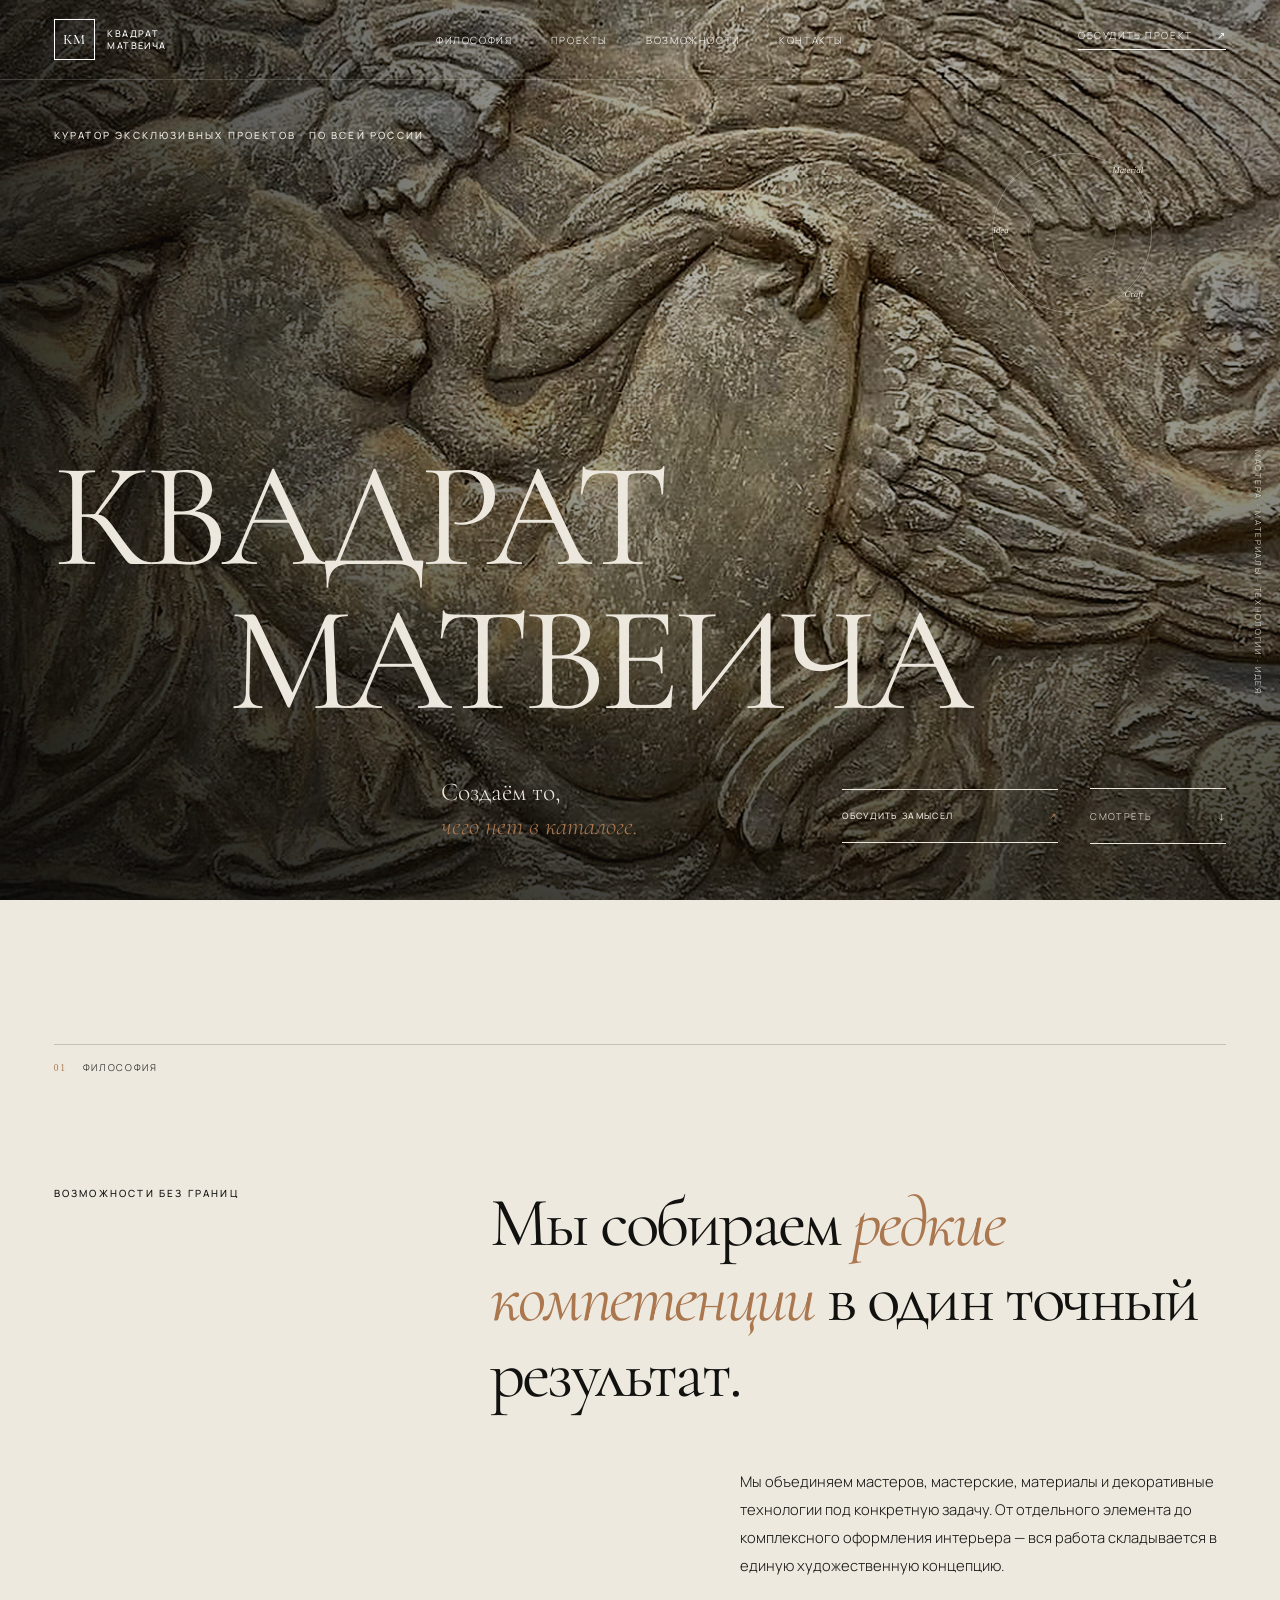
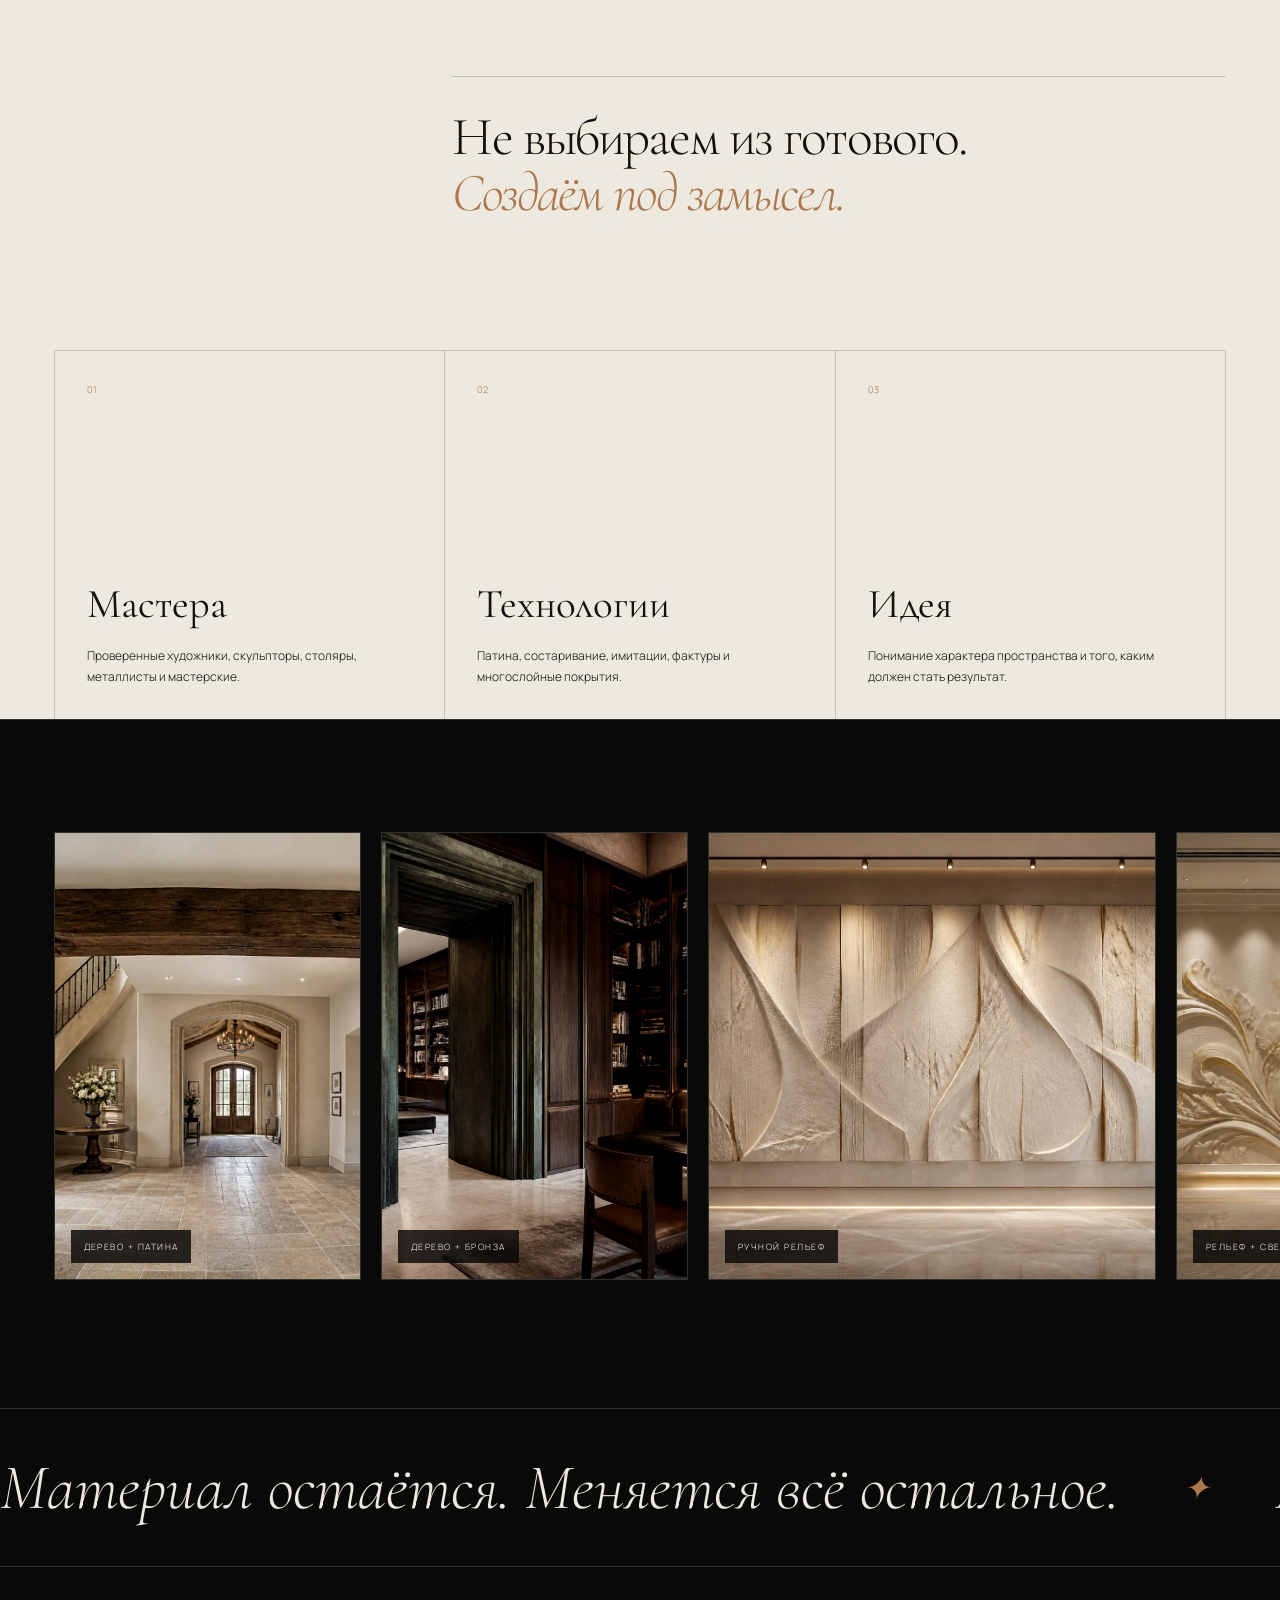
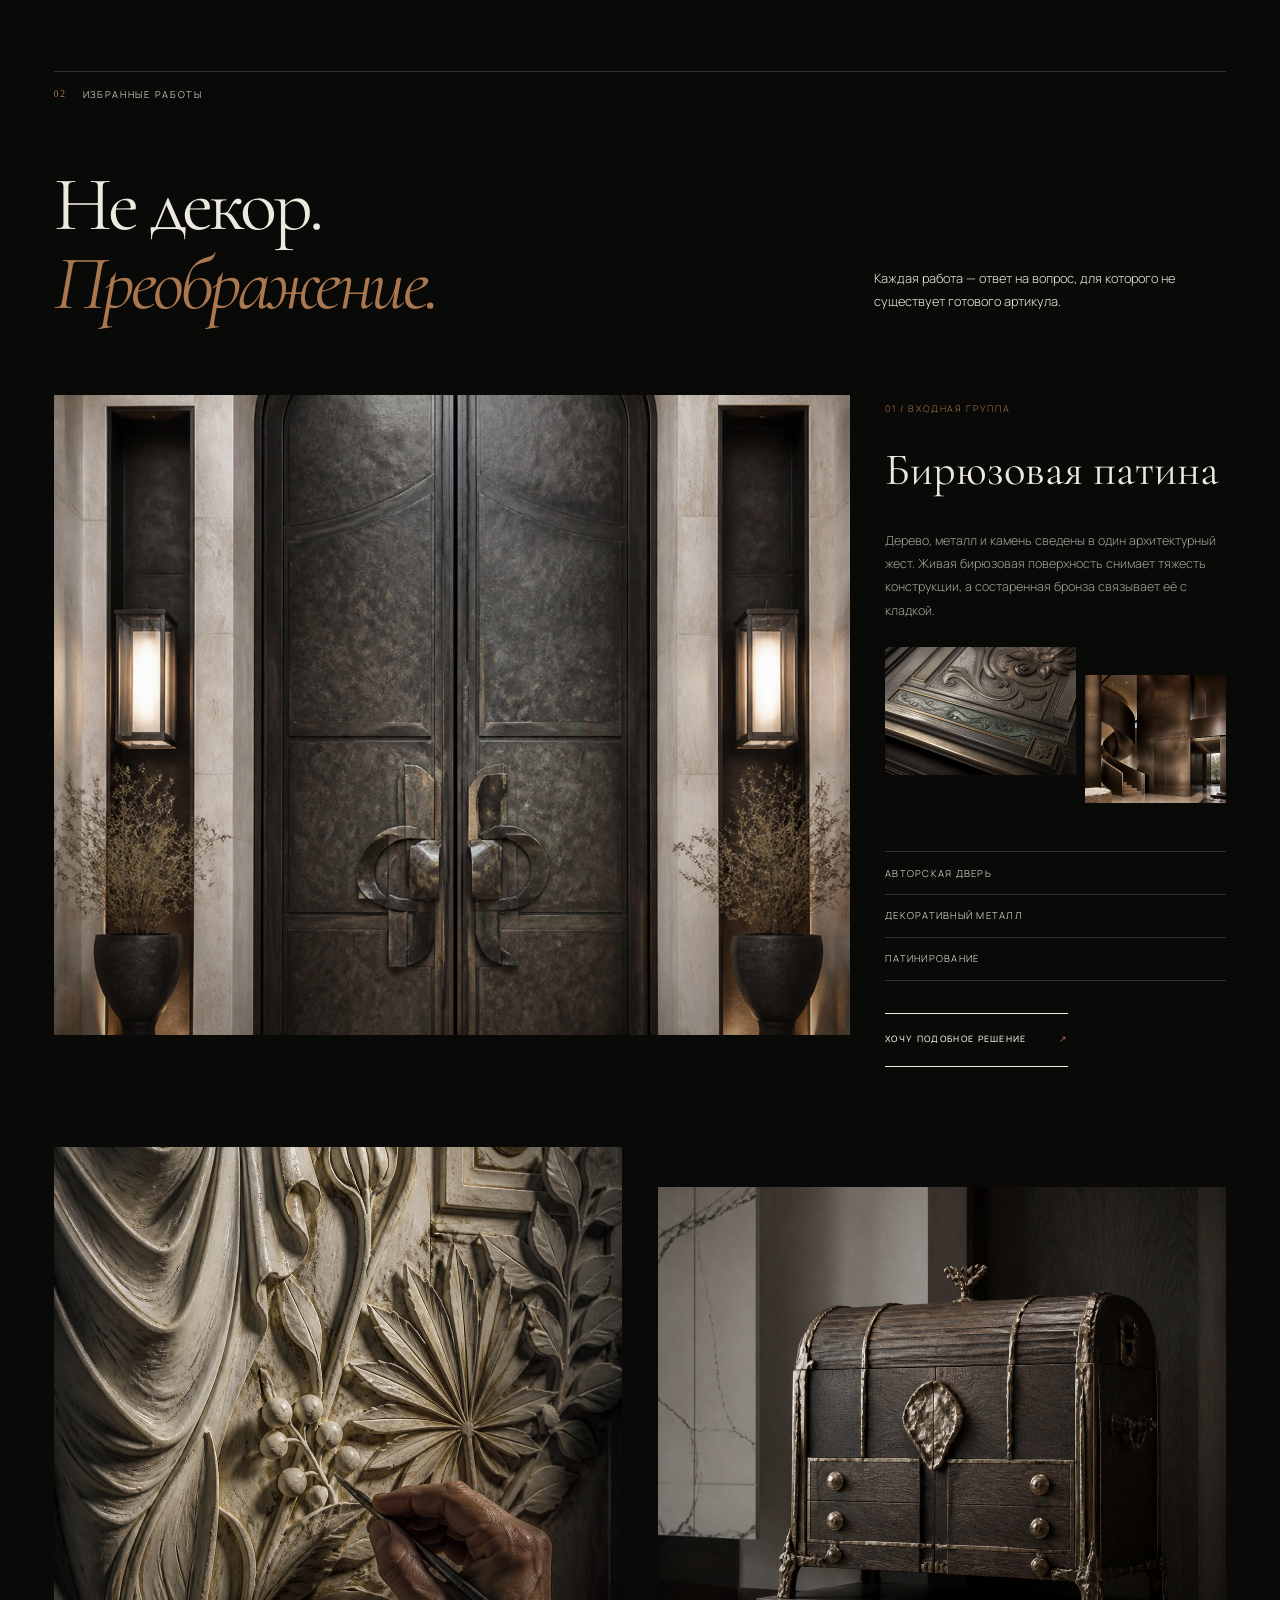
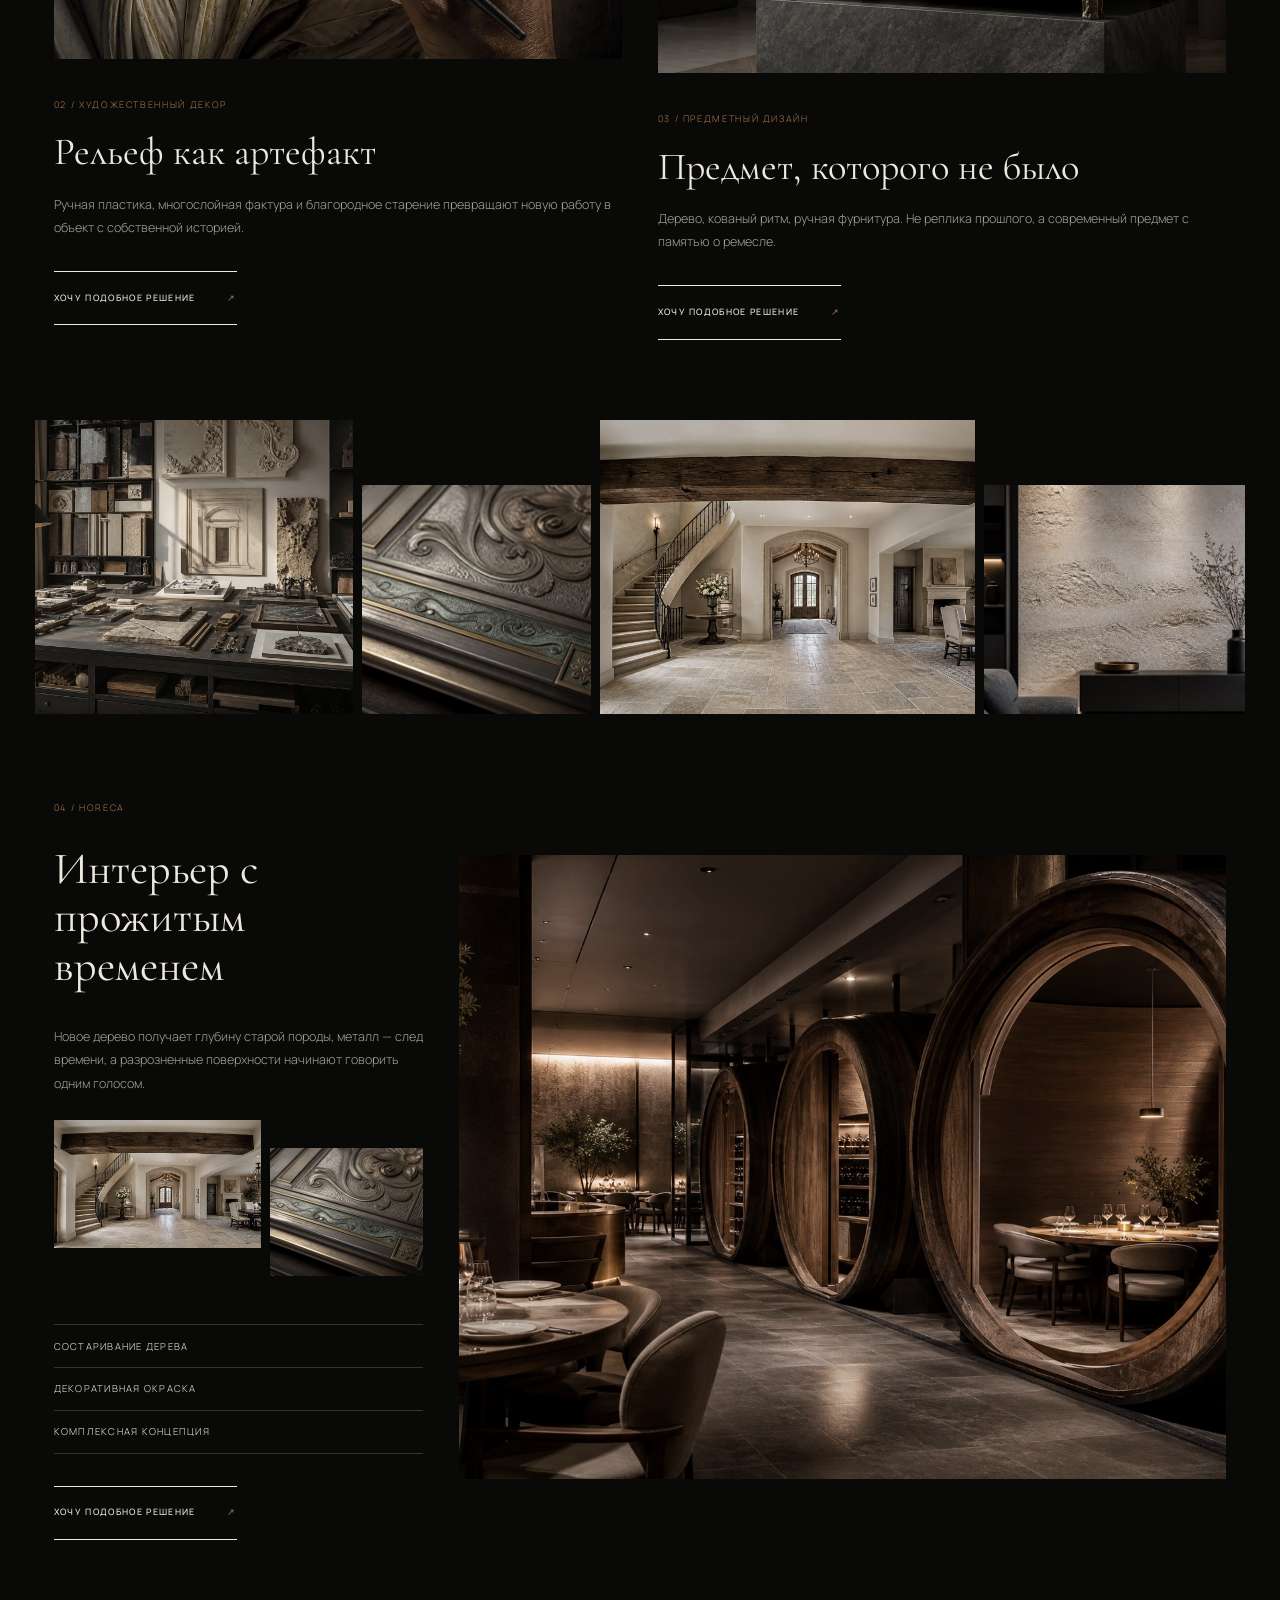
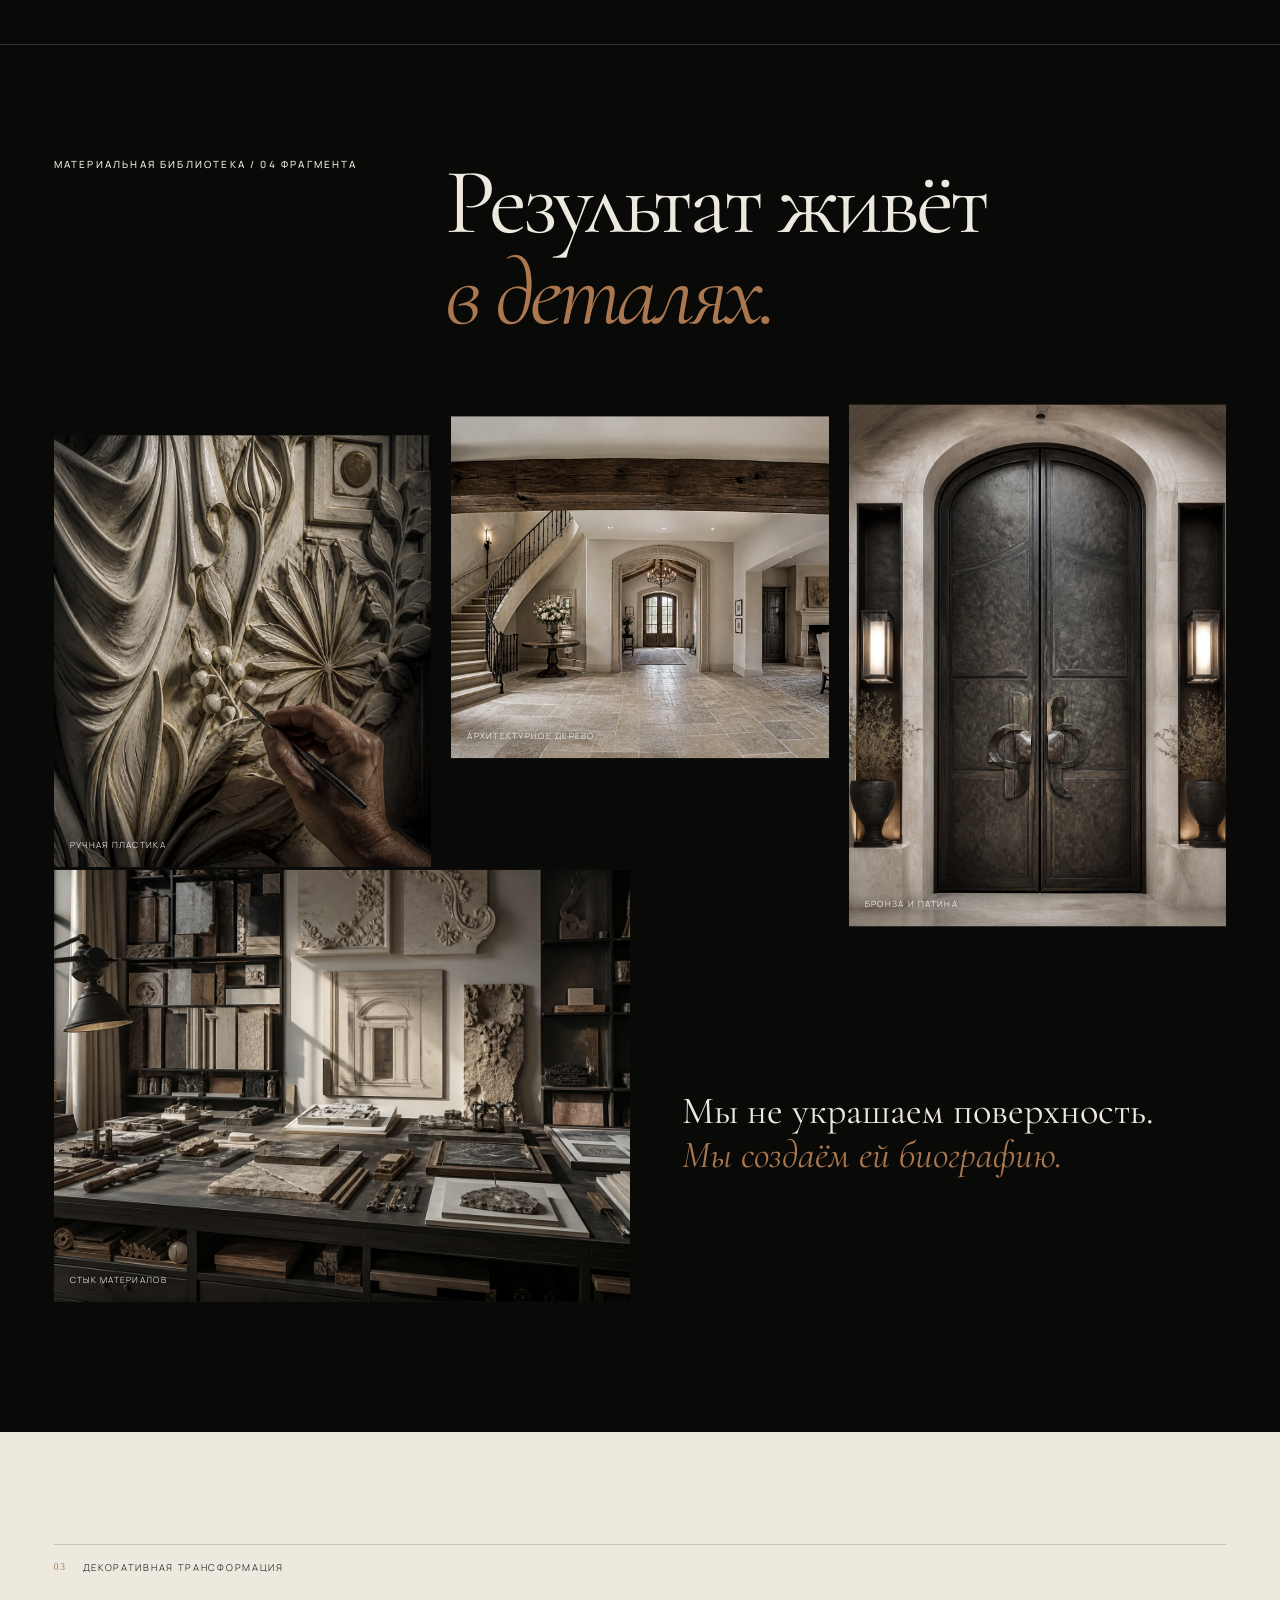
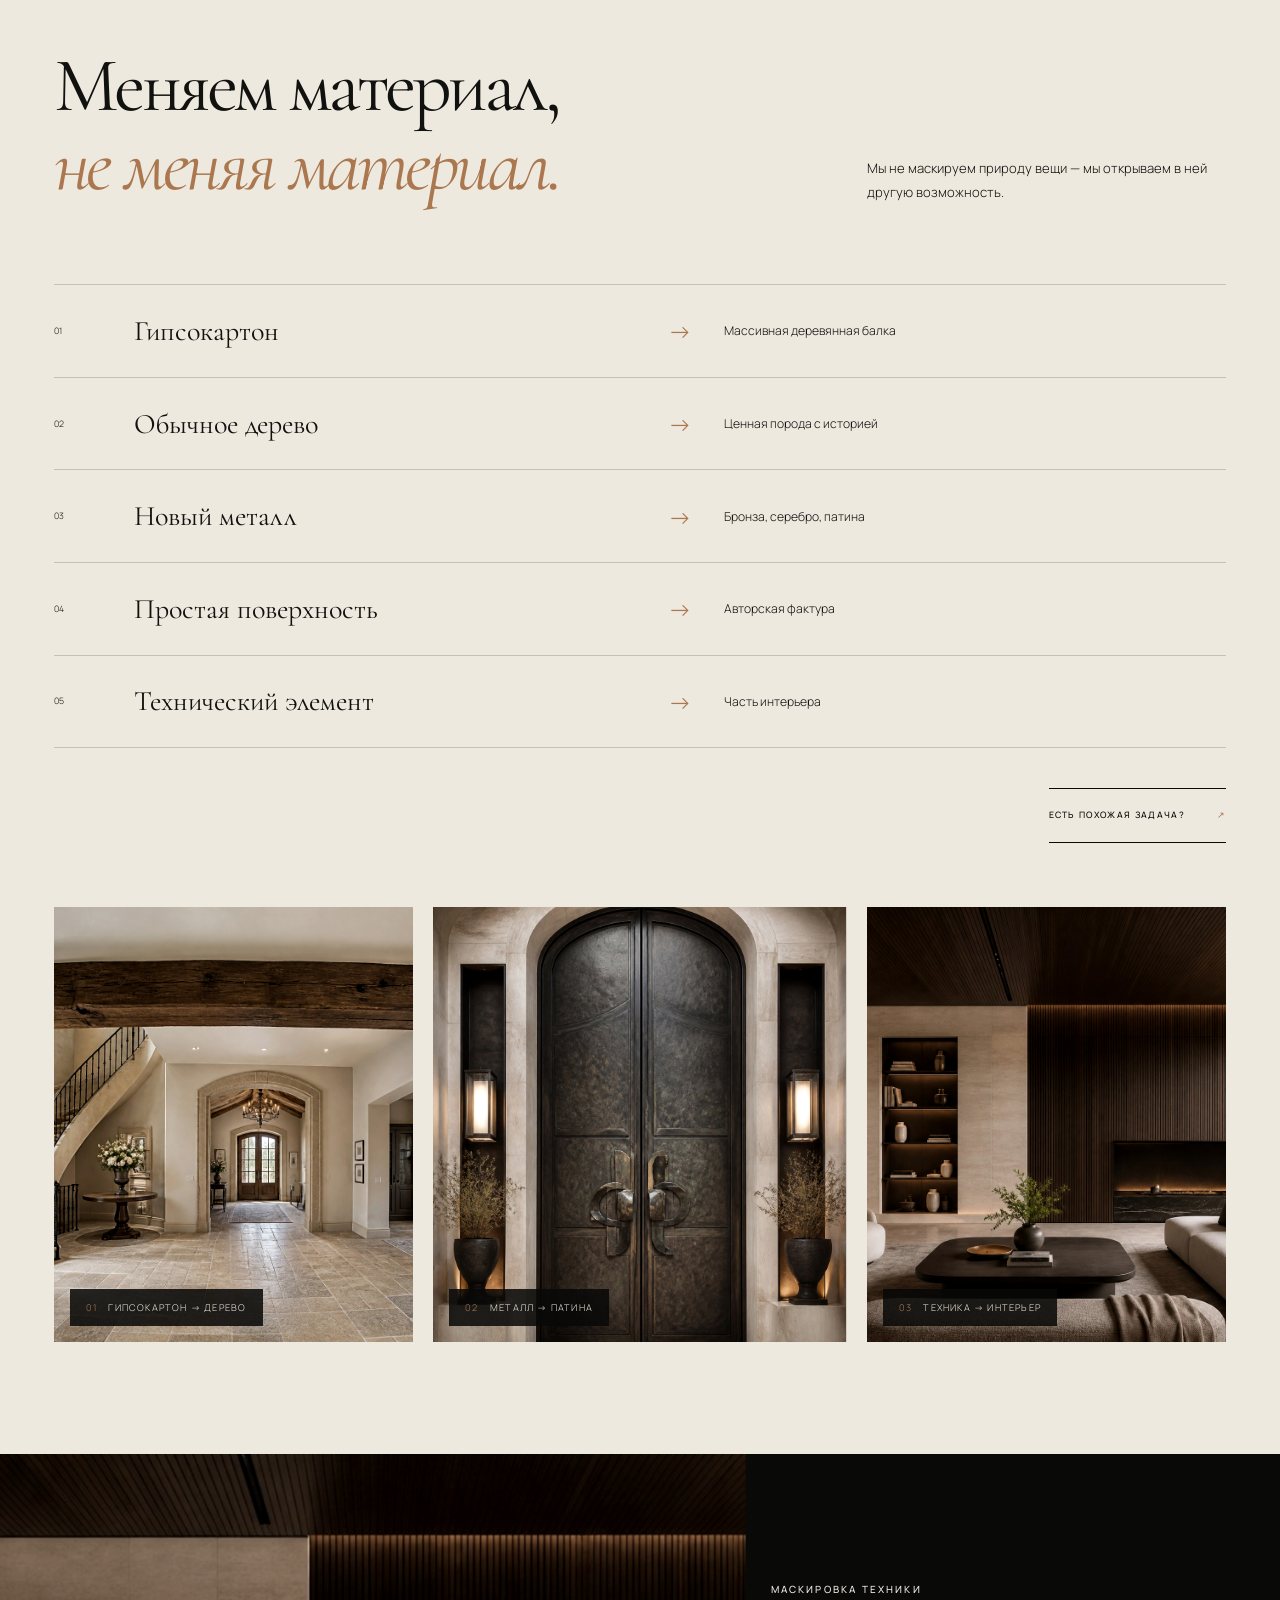
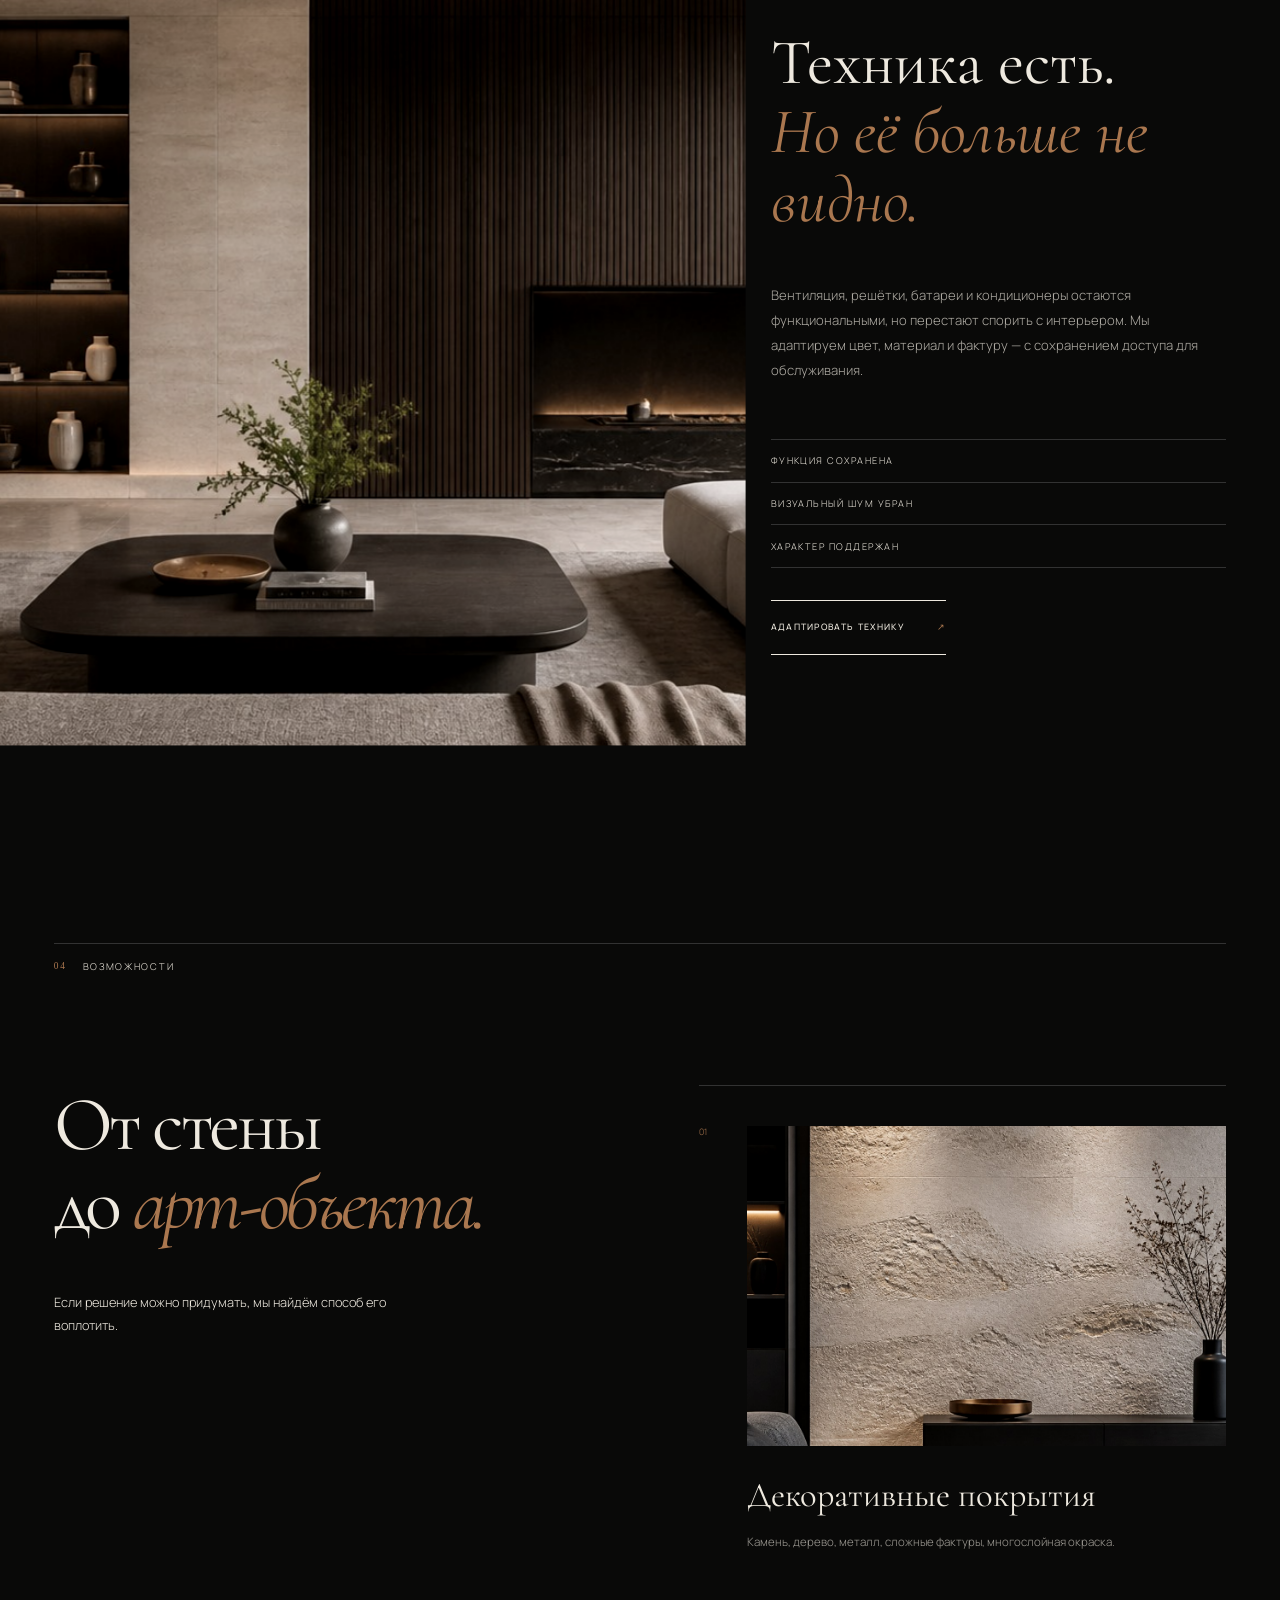
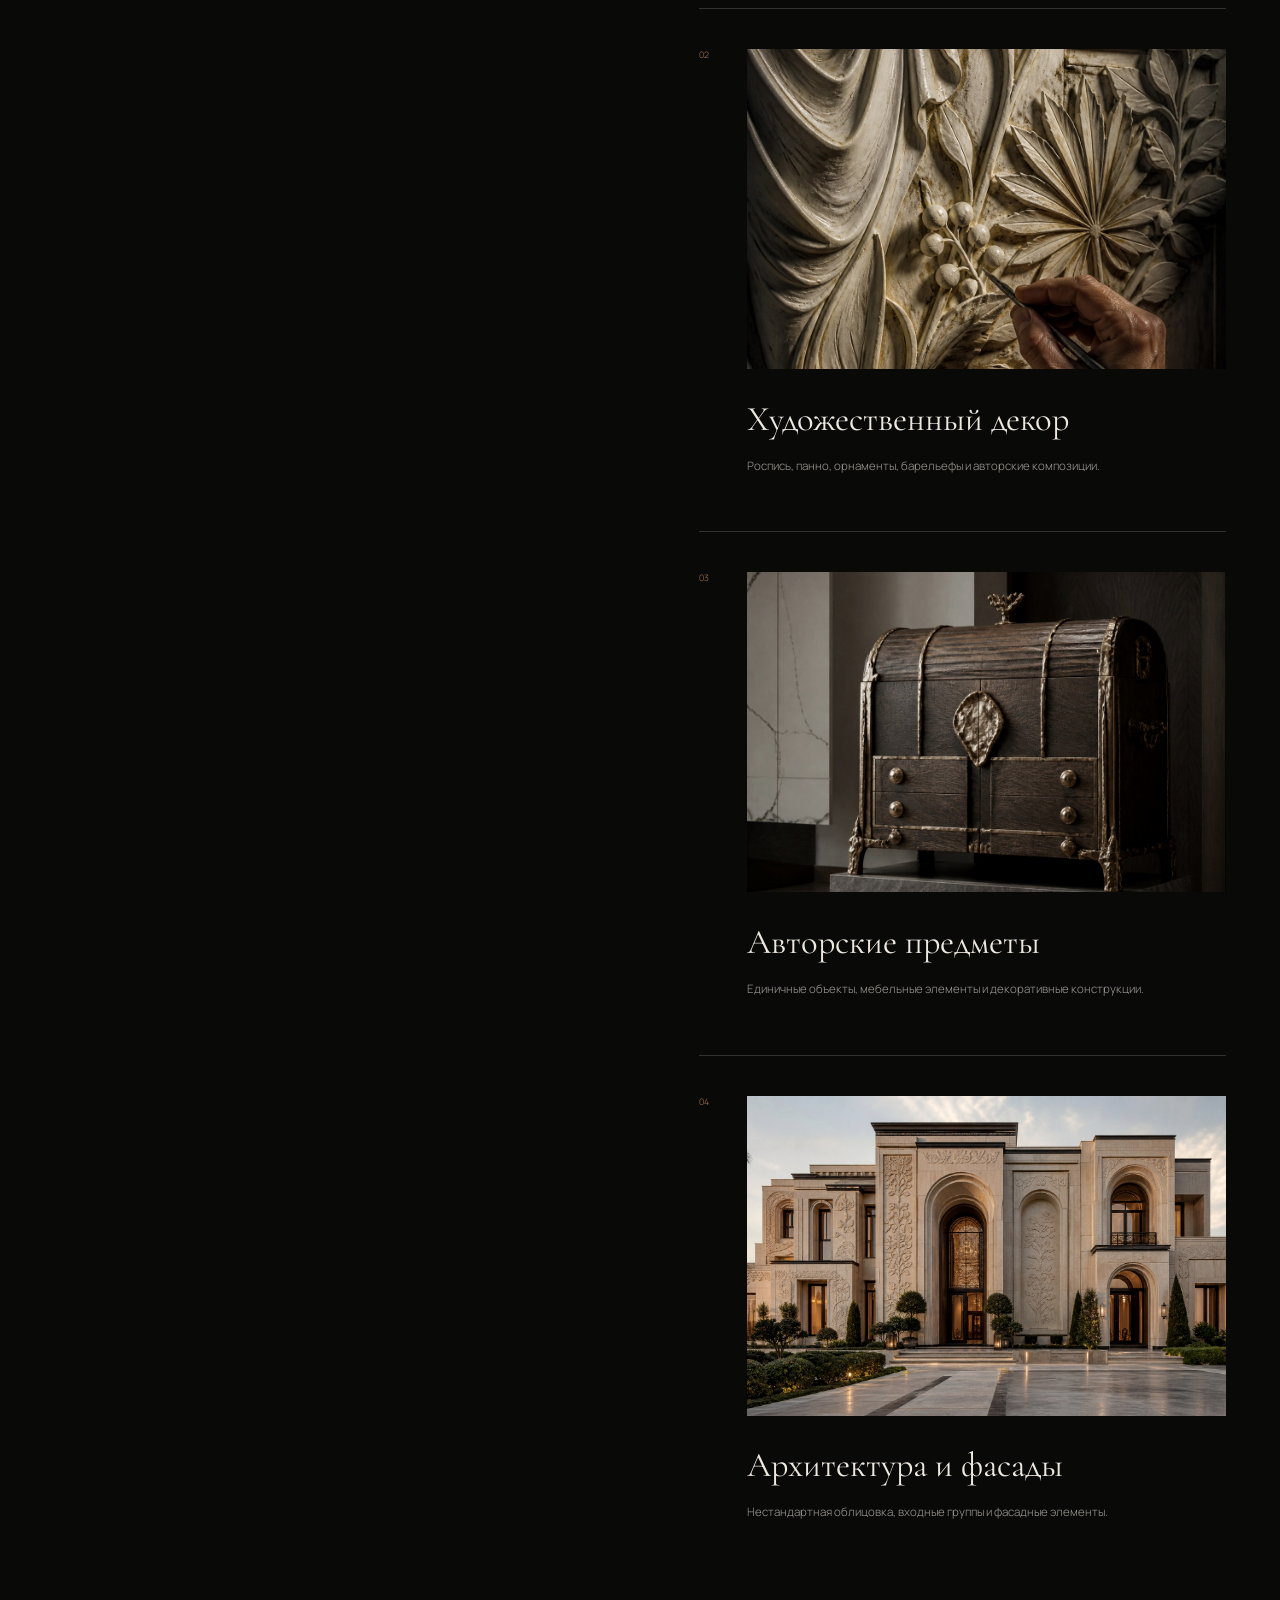
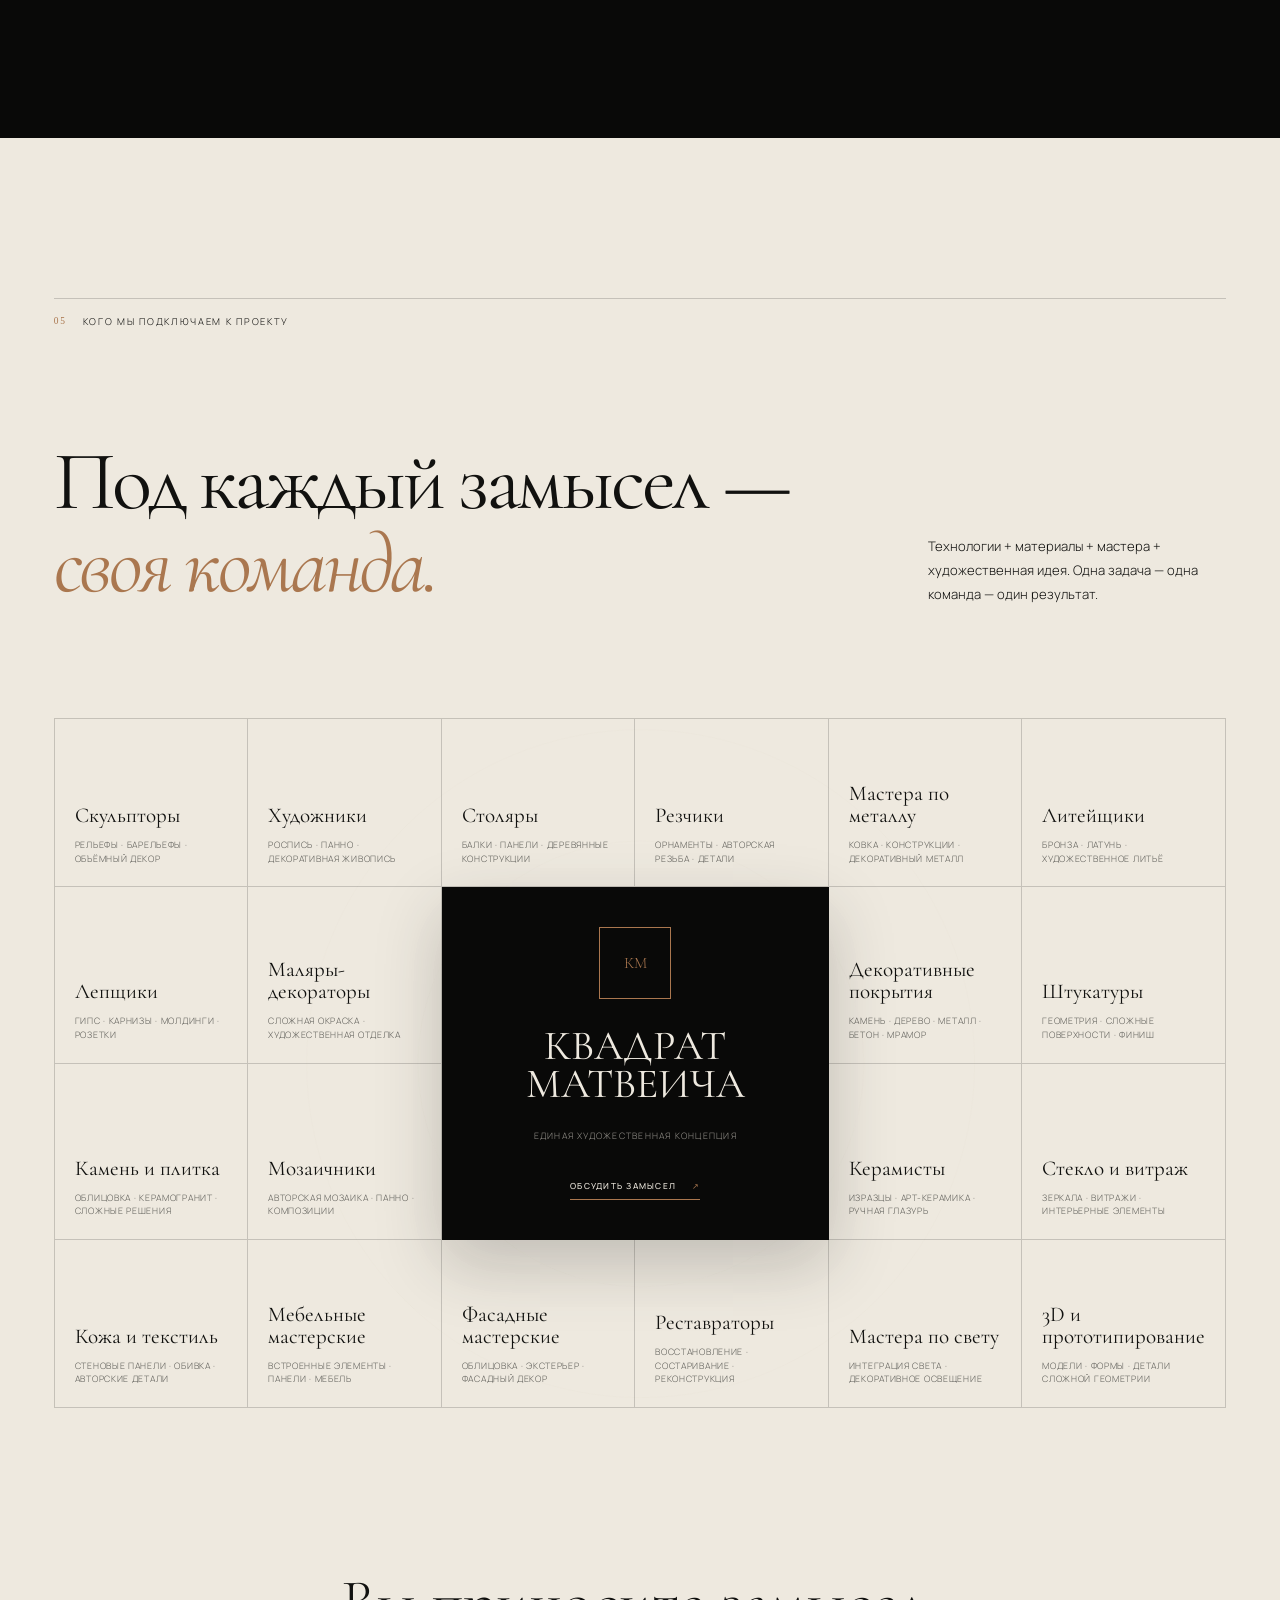
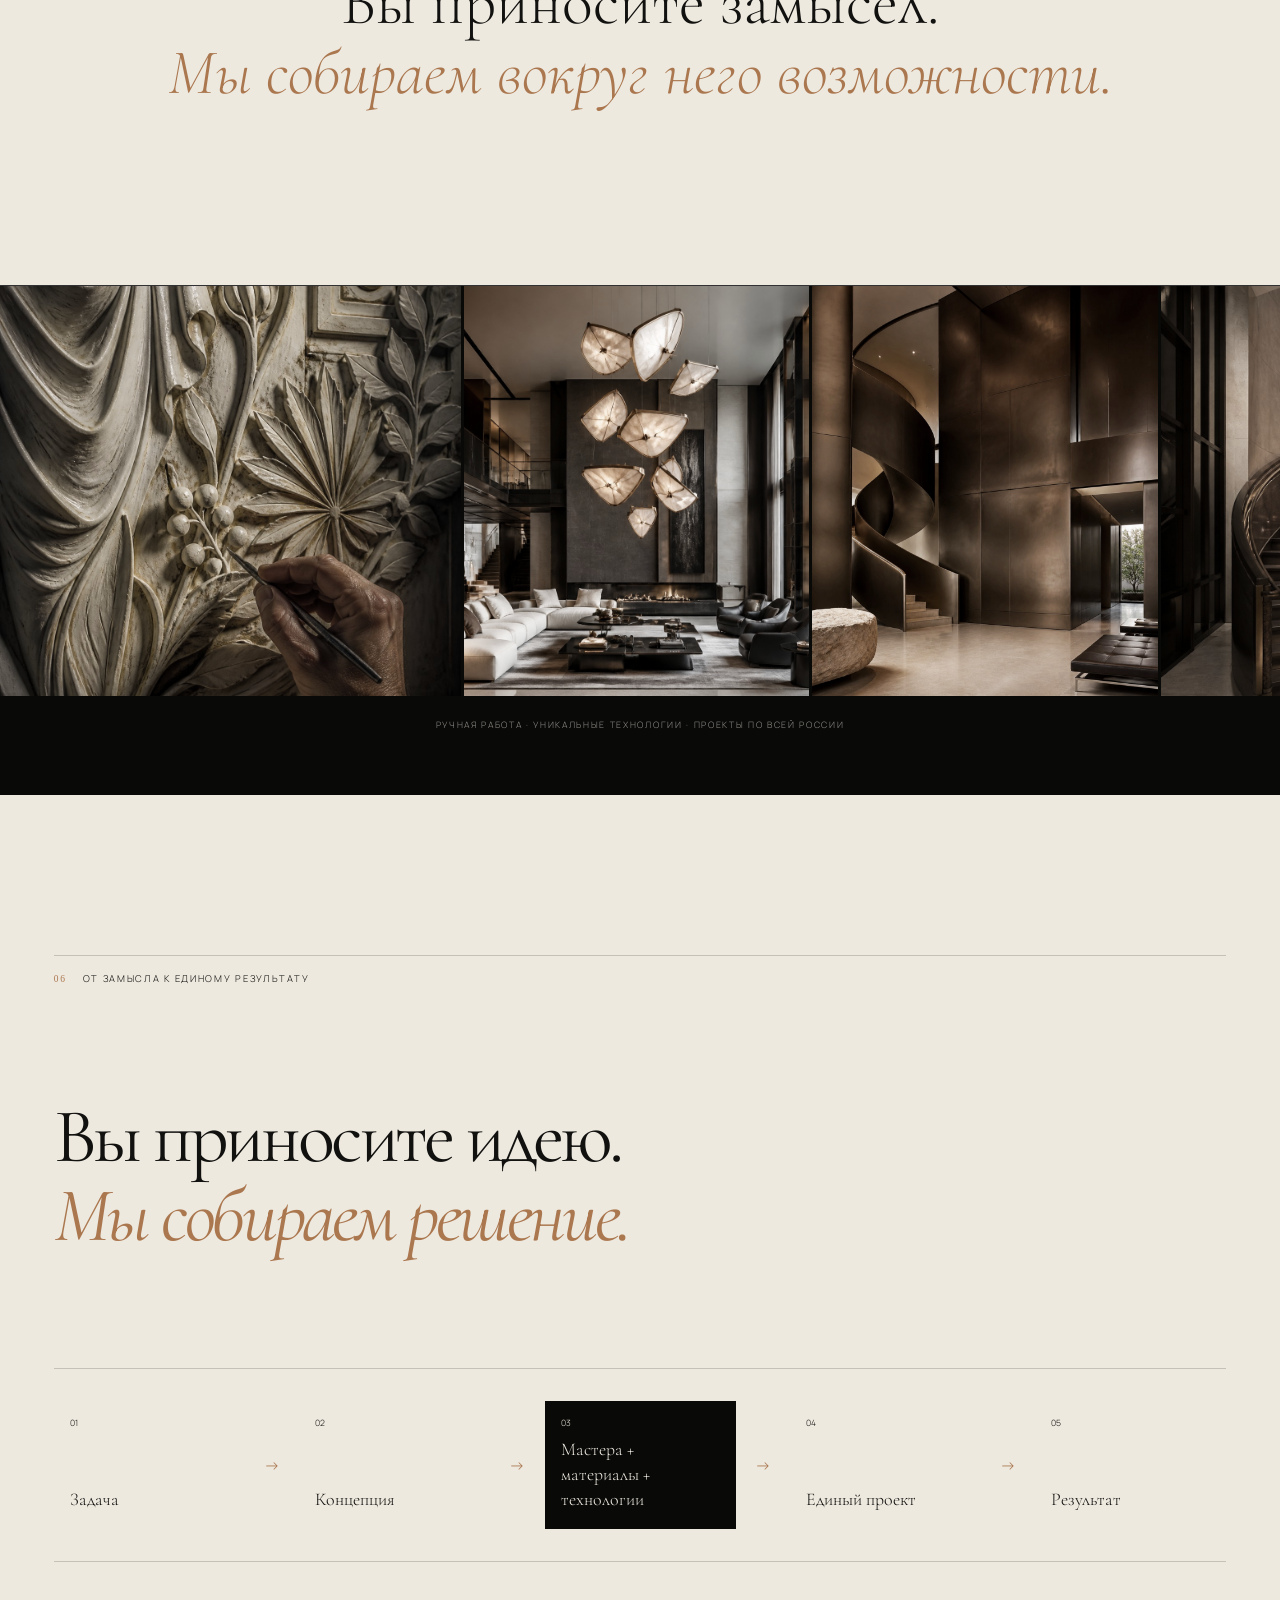
==== index.html @ c7b72104 "Bust cached layout assets for stable CTA alignment" ====
<!doctype html>
<html lang="ru"><head>
  <meta charset="utf-8"><meta name="viewport" content="width=device-width, initial-scale=1">
  <title>КВАДРАТ МАТВЕИЧА — куратор эксклюзивных проектов</title>
  <meta name="description" content="Декоративные технологии, редкие мастера и авторские решения для интерьеров и архитектуры. Создаём то, чего нет в каталоге.">
  <meta name="theme-color" content="#0a0a09"><meta property="og:type" content="website"><meta property="og:locale" content="ru_RU">
  <meta property="og:title" content="КВАДРАТ МАТВЕИЧА"><meta property="og:description" content="Создаём то, чего нет в каталоге.">
  <meta property="og:image" content="assets/generated/hero-relief-4k-v2.jpg">
  <link rel="icon" href="assets/favicon.svg?v=2" type="image/svg+xml"><link rel="preconnect" href="https://fonts.googleapis.com"><link rel="preconnect" href="https://fonts.gstatic.com" crossorigin>
  <link href="https://fonts.googleapis.com/css2?family=Cormorant+Garamond:ital,wght@0,400;0,500;1,400;1,500&family=Manrope:wght@300;400;500;600&display=swap" rel="stylesheet"><link rel="stylesheet" href="styles.css?v=20260830-4"><script src="script.js?v=20260830-4" defer></script>
</head><body>
  <div class="noise" aria-hidden="true"></div><div class="cursor" aria-hidden="true"><span></span></div>
  <header class="header" data-header>
    <a class="logo" href="#top" aria-label="КВАДРАТ МАТВЕИЧА — начало страницы"><span class="logo-sign">КМ</span><span class="logo-name">КВАДРАТ<br>МАТВЕИЧА</span></a>
    <nav class="nav" id="nav" aria-label="Основная навигация"><a href="#philosophy">Философия</a><a href="#projects">Проекты</a><a href="#expertise">Возможности</a><a href="#contact">Контакты</a></nav>
    <a class="header-cta magnetic" href="#contact" data-open-contact><span>Обсудить проект</span><i>↗</i></a><button class="menu-button" type="button" aria-expanded="false" aria-controls="nav"><span></span><span></span><b class="sr-only">Открыть меню</b></button>
  </header>
  <main id="top">
    <section class="hero dark-section"><div class="hero-image parallax" data-speed="0.12"></div><div class="hero-wash"></div><div class="hero-orbit" aria-hidden="true"><span>Idea</span><span>Material</span><span>Craft</span></div>
      <div class="hero-content"><p class="overline split-reveal">Куратор эксклюзивных проектов · По всей России</p><h1 class="hero-title"><span class="title-line"><i>КВАДРАТ</i></span><span class="title-line indent"><i>МАТВЕИЧА</i></span></h1>
        <div class="hero-foot reveal"><p>Создаём то,<br><em>чего нет в каталоге.</em></p><div class="hero-actions"><a class="context-cta context-cta-light" href="#contact-dialog" data-open-contact data-contact-topic="Обсудить новый замысел"><span>Обсудить замысел</span><i>↗</i></a><a class="scroll-link magnetic" href="#philosophy"><span>Смотреть</span><i>↓</i></a></div></div></div><p class="hero-side">Мастера · Материалы · Технологии · Идея</p>
    </section>
    <section class="intro light-section" id="philosophy" data-contact-zone><div class="section-label reveal"><span>01</span><p>Философия</p></div>
      <div class="intro-grid"><p class="overline reveal">Возможности без границ</p><div><h2 class="statement reveal">Мы собираем <em>редкие компетенции</em> в один точный результат.</h2><p class="intro-text reveal">Мы объединяем мастеров, мастерские, материалы и декоративные технологии под конкретную задачу. От отдельного элемента до комплексного оформления интерьера — вся работа складывается в единую художественную концепцию.</p></div></div>
      <p class="intro-principle reveal">Не выбираем из готового.<br><em>Создаём под замысел.</em></p>
      <div class="pillars"><article class="pillar reveal"><span>01</span><h3>Мастера</h3><p>Проверенные художники, скульпторы, столяры, металлисты и мастерские.</p></article><article class="pillar reveal"><span>02</span><h3>Технологии</h3><p>Патина, состаривание, имитации, фактуры и многослойные покрытия.</p></article><article class="pillar reveal"><span>03</span><h3>Идея</h3><p>Понимание характера пространства и того, каким должен стать результат.</p></article></div>
    </section>
    <section class="portfolio-reel dark-section" aria-label="Панорама выполненных работ">
      <div class="reel-track">
        <figure class="reel-item tall"><img src="assets/generated/oak-beam-interior-v2.jpg" alt="Интерьер с балкой под массивное состаренное дерево" loading="lazy"><figcaption>Дерево + патина</figcaption></figure>
        <figure class="reel-item"><img src="assets/generated/editorial-wood-patina-v3.jpg" alt="Библиотека с деревом и патинированным порталом" loading="lazy"><figcaption>Дерево + бронза</figcaption></figure>
        <figure class="reel-item wide"><img src="assets/generated/relief-artifact-v2.jpg" alt="Монументальная художественная минеральная поверхность" loading="lazy"><figcaption>Ручной рельеф</figcaption></figure>
        <figure class="reel-item wide"><img src="assets/generated/editorial-relief-v3.jpg" alt="Художественный рельеф с ручной пластикой" loading="lazy"><figcaption>Рельеф + свет</figcaption></figure>
        <figure class="reel-item"><img src="assets/generated/bronze-interior-v2.jpg" alt="Интерьер с архитектурной бронзой" loading="lazy"><figcaption>Металл + интерьер</figcaption></figure>
        <figure class="reel-item tall"><img src="assets/generated/editorial-metal-interior-v3.jpg" alt="Интерьер со скульптурной бронзовой лестницей" loading="lazy"><figcaption>Бронза + архитектура</figcaption></figure>
        <figure class="reel-item tall"><img src="assets/generated/barrel-restaurant-v2.jpg" alt="Авторский интерьер ресторана" loading="lazy"><figcaption>HoReCa</figcaption></figure>
        <figure class="reel-item wide"><img src="assets/generated/editorial-horeca-v3.jpg" alt="Премиальный гостиничный лаунж с бронзовыми экранами" loading="lazy"><figcaption>Отели + рестораны</figcaption></figure>
      </div>
    </section>
    <section class="marquee dark-section" aria-label="Фирменный принцип"><div class="marquee-track"><span>Материал остаётся. Меняется всё остальное.</span><i>✦</i><span>Материал остаётся. Меняется всё остальное.</span><i>✦</i></div></section>
    <section class="projects dark-section" id="projects"><div class="section-label light reveal"><span>02</span><p>Избранные работы</p></div><div class="projects-head"><h2 class="reveal">Не декор.<br><em>Преображение.</em></h2><p class="reveal">Каждая работа — ответ на вопрос, для которого не существует готового артикула.</p></div>
      <div class="project project-feature" data-project><div class="project-media reveal-media"><img src="assets/generated/patina-gate-v2.jpg" alt="Авторская входная группа из бронзы с благородной патиной" loading="eager"></div><div class="project-info reveal"><span>01 / Входная группа</span><h3>Бирюзовая патина</h3><p>Дерево, металл и камень сведены в один архитектурный жест. Живая бирюзовая поверхность снимает тяжесть конструкции, а состаренная бронза связывает её с кладкой.</p><div class="project-detail-grid"><figure><img src="assets/generated/patina-detail-v2.jpg" alt="Деталь патинированной бронзы" loading="lazy"></figure><figure><img src="assets/generated/bronze-interior-v2.jpg" alt="Патинированный металл в интерьере" loading="lazy"></figure></div><ul><li>Авторская дверь</li><li>Декоративный металл</li><li>Патинирование</li></ul><button class="context-cta context-cta-light" type="button" data-open-contact data-contact-topic="Обсудить входную группу"><span>Хочу подобное решение</span><i>↗</i></button></div></div>
      <div class="project-pair"><article class="project-card" data-project><div class="project-media reveal-media"><img src="assets/generated/artisan-relief.jpg" alt="Художественный рельеф ручной работы" loading="lazy"></div><div class="project-caption reveal"><span>02 / Художественный декор</span><h3>Рельеф как артефакт</h3><p>Ручная пластика, многослойная фактура и благородное старение превращают новую работу в объект с собственной историей.</p><button class="context-cta context-cta-light" type="button" data-open-contact data-contact-topic="Обсудить художественный рельеф"><span>Хочу подобное решение</span><i>↗</i></button></div></article>
        <article class="project-card project-card-low" data-project><div class="project-media reveal-media"><img src="assets/generated/collectible-chest-v2.jpg" alt="Коллекционный предмет из дерева, бронзы и камня" loading="lazy"></div><div class="project-caption reveal"><span>03 / Предметный дизайн</span><h3>Предмет, которого не было</h3><p>Дерево, кованый ритм, ручная фурнитура. Не реплика прошлого, а современный предмет с памятью о ремесле.</p><button class="context-cta context-cta-light" type="button" data-open-contact data-contact-topic="Обсудить авторский предмет"><span>Хочу подобное решение</span><i>↗</i></button></div></article></div>
      <div class="project-material-ribbon" aria-label="Детали материалов"><figure class="reveal-media"><img src="assets/generated/project-atelier-v2.jpg" alt="Материалы и технологии проекта" loading="lazy"></figure><figure class="reveal-media"><img src="assets/generated/patina-detail-v2.jpg" alt="Авторская отделка бронзы" loading="lazy"></figure><figure class="reveal-media"><img src="assets/generated/oak-beam-interior-v2.jpg" alt="Состаренная древесина" loading="lazy"></figure><figure class="reveal-media"><img src="assets/generated/mineral-coating-v2.jpg" alt="Художественная минеральная поверхность" loading="lazy"></figure></div>
      <div class="project project-reverse" data-project><div class="project-media reveal-media"><img src="assets/generated/barrel-restaurant-v2.jpg" alt="Интерьер ресторана с состаренным деревом и бронзой" loading="lazy"></div><div class="project-info reveal"><span>04 / HoReCa</span><h3>Интерьер с прожитым временем</h3><p>Новое дерево получает глубину старой породы, металл — след времени, а разрозненные поверхности начинают говорить одним голосом.</p><div class="project-detail-grid"><figure><img src="assets/generated/oak-beam-interior-v2.jpg" alt="Состаренная дубовая балка" loading="lazy"></figure><figure><img src="assets/generated/patina-detail-v2.jpg" alt="Бронзовая патина" loading="lazy"></figure></div><ul><li>Состаривание дерева</li><li>Декоративная окраска</li><li>Комплексная концепция</li></ul><button class="context-cta context-cta-light" type="button" data-open-contact data-contact-topic="Обсудить интерьер HoReCa"><span>Хочу подобное решение</span><i>↗</i></button></div></div>
    </section>
    <section class="visual-essay dark-section" aria-label="Фактуры и детали проектов">
      <div class="essay-heading reveal"><p class="overline">Материальная библиотека / 04 фрагмента</p><h2>Результат живёт<br><em>в деталях.</em></h2></div>
      <div class="essay-grid">
        <figure class="essay-a drift" data-drift="-22"><img src="assets/generated/artisan-relief.jpg" alt="Мастер вручную завершает художественный рельеф" loading="lazy"><figcaption>Ручная пластика</figcaption></figure>
        <figure class="essay-c drift" data-drift="-14"><img src="assets/generated/oak-beam-interior-v2.jpg" alt="Интерьер с состаренной дубовой балкой" loading="lazy"><figcaption>Архитектурное дерево</figcaption></figure>
        <figure class="essay-d drift" data-drift="25"><img src="assets/generated/patina-gate-v2.jpg" alt="Авторская входная группа из бронзы с благородной патиной" loading="lazy"><figcaption>Бронза и патина</figcaption></figure>
        <figure class="essay-f drift" data-drift="12"><img src="assets/generated/project-atelier-v2.jpg" alt="Сочетание камня, дерева, металла и минеральной поверхности" loading="lazy"><figcaption>Стык материалов</figcaption></figure>
        <blockquote class="essay-quote reveal">Мы не украшаем поверхность.<br><em>Мы создаём ей биографию.</em></blockquote>
      </div>
    </section>
    <section class="transformation light-section" id="expertise"><div class="section-label reveal"><span>03</span><p>Декоративная трансформация</p></div><div class="transformation-top"><h2 class="reveal">Меняем материал,<br><em>не меняя материал.</em></h2><p class="reveal">Мы не маскируем природу вещи — мы открываем в ней другую возможность.</p></div>
      <div class="transform-rows"><article class="transform-row reveal" data-image="assets/generated/oak-beam-interior-v2.jpg"><span>01</span><h3>Гипсокартон</h3><i>→</i><p>Массивная деревянная балка</p></article><article class="transform-row reveal" data-image="assets/generated/collectible-chest-v2.jpg"><span>02</span><h3>Обычное дерево</h3><i>→</i><p>Ценная порода с историей</p></article><article class="transform-row reveal" data-image="assets/generated/patina-gate-v2.jpg"><span>03</span><h3>Новый металл</h3><i>→</i><p>Бронза, серебро, патина</p></article><article class="transform-row reveal" data-image="assets/generated/mineral-coating-v2.jpg"><span>04</span><h3>Простая поверхность</h3><i>→</i><p>Авторская фактура</p></article><article class="transform-row reveal" data-image="assets/generated/concealed-engineering-v2.jpg"><span>05</span><h3>Технический элемент</h3><i>→</i><p>Часть интерьера</p></article></div>
      <button class="context-cta context-cta-dark transform-cta reveal" type="button" data-open-contact data-contact-topic="Обсудить трансформацию материала"><span>Есть похожая задача?</span><i>↗</i></button>
      <div class="transform-showcase">
        <figure class="reveal-media"><img src="assets/generated/oak-beam-interior-v2.jpg" alt="Балка с декоративной отделкой под массивное дерево" loading="lazy"><figcaption><span>01</span> Гипсокартон → дерево</figcaption></figure>
        <figure class="reveal-media"><img src="assets/generated/patina-gate-v2.jpg" alt="Авторская патина на бронзовой входной группе" loading="lazy"><figcaption><span>02</span> Металл → патина</figcaption></figure>
        <figure class="reveal-media"><img src="assets/generated/concealed-engineering-v2.jpg" alt="Инженерия, интегрированная в интерьер" loading="lazy"><figcaption><span>03</span> Техника → интерьер</figcaption></figure>
      </div>
      <div class="hover-preview" aria-hidden="true"><img src="assets/generated/oak-beam-interior-v2.jpg" alt=""></div>
    </section>
    <section class="conceal dark-section"><div class="conceal-media parallax" data-speed="0.08"><img src="assets/generated/concealed-engineering-v2.jpg" alt="Вентиляция и инженерные элементы, незаметно интегрированные в интерьер" loading="lazy"></div><div class="conceal-copy reveal"><p class="overline">Маскировка техники</p><h2>Техника есть.<br><em>Но её больше не видно.</em></h2><p>Вентиляция, решётки, батареи и кондиционеры остаются функциональными, но перестают спорить с интерьером. Мы адаптируем цвет, материал и фактуру — с сохранением доступа для обслуживания.</p><div class="tags"><span>Функция сохранена</span><span>Визуальный шум убран</span><span>Характер поддержан</span></div><button class="context-cta context-cta-light" type="button" data-open-contact data-contact-topic="Адаптировать технику под интерьер"><span>Адаптировать технику</span><i>↗</i></button></div></section>
    <section class="capabilities dark-section"><div class="section-label light reveal"><span>04</span><p>Возможности</p></div><div class="capability-grid"><div class="capability-intro reveal"><h2>От стены<br>до <em>арт-объекта.</em></h2><p>Если решение можно придумать, мы найдём способ его воплотить.</p></div><div class="capability-list"><article class="reveal"><span>01</span><figure class="capability-thumb"><img src="assets/generated/mineral-coating-v2.jpg" alt="Минеральная декоративная поверхность" loading="lazy"></figure><h3>Декоративные покрытия</h3><p>Камень, дерево, металл, сложные фактуры, многослойная окраска.</p></article><article class="reveal"><span>02</span><figure class="capability-thumb"><img src="assets/generated/artisan-relief.jpg" alt="Авторский художественный рельеф" loading="lazy"></figure><h3>Художественный декор</h3><p>Роспись, панно, орнаменты, барельефы и авторские композиции.</p></article><article class="reveal"><span>03</span><figure class="capability-thumb"><img src="assets/generated/collectible-chest-v2.jpg" alt="Коллекционный предмет из состаренного дерева и бронзы" loading="lazy"></figure><h3>Авторские предметы</h3><p>Единичные объекты, мебельные элементы и декоративные конструкции.</p></article><article class="reveal"><span>04</span><figure class="capability-thumb"><img src="assets/generated/relief-villa-v2.jpg" alt="Цельный фасад с художественным рельефом" loading="lazy"></figure><h3>Архитектура и фасады</h3><p>Нестандартная облицовка, входные группы и фасадные элементы.</p></article></div></div></section>
    <section class="master-network light-section" data-contact-zone>
      <div class="section-label reveal"><span>05</span><p>Кого мы подключаем к проекту</p></div>
      <div class="network-head"><h2 class="reveal">Под каждый замысел —<br><em>своя команда.</em></h2><p class="reveal">Технологии + материалы + мастера + художественная идея. Одна задача — одна команда — один результат.</p></div>
      <div class="network-map">
        <article class="network-node reveal" data-craft-image="assets/generated/artisan-relief.jpg"><h3>Скульпторы</h3><p>Рельефы · барельефы · объёмный декор</p></article>
        <article class="network-node reveal" data-craft-image="assets/generated/craft-artists.jpg"><h3>Художники</h3><p>Роспись · панно · декоративная живопись</p></article>
        <article class="network-node reveal" data-craft-image="assets/generated/editorial-wood-patina-v3.jpg"><h3>Столяры</h3><p>Балки · панели · деревянные конструкции</p></article>
        <article class="network-node reveal" data-craft-image="assets/generated/craft-woodcarvers.jpg"><h3>Резчики</h3><p>Орнаменты · авторская резьба · детали</p></article>
        <div class="network-hub reveal" role="button" tabindex="0" data-open-contact aria-label="Обсудить замысел с КВАДРАТ МАТВЕИЧА"><div class="network-hub-default"><span>КМ</span><h3>КВАДРАТ<br>МАТВЕИЧА</h3><p>Единая художественная концепция</p><b class="network-hub-cta">Обсудить замысел <i>↗</i></b></div><img class="network-hub-image" src="assets/generated/artisan-relief.jpg" alt="" loading="lazy"><div class="network-hub-caption"><small>Нажать · обсудить замысел</small><strong data-hub-title>Скульпторы</strong></div></div>
        <article class="network-node reveal" data-craft-image="assets/generated/bronze-interior-v2.jpg"><h3>Мастера по металлу</h3><p>Ковка · конструкции · декоративный металл</p></article>
        <article class="network-node reveal" data-craft-image="assets/generated/craft-casters.jpg"><h3>Литейщики</h3><p>Бронза · латунь · художественное литьё</p></article>
        <article class="network-node reveal" data-craft-image="assets/generated/craft-stucco.jpg"><h3>Лепщики</h3><p>Гипс · карнизы · молдинги · розетки</p></article>
        <article class="network-node reveal" data-craft-image="assets/generated/craft-painters.jpg"><h3>Маляры-декораторы</h3><p>Сложная окраска · художественная отделка</p></article>
        <article class="network-node reveal" data-craft-image="assets/generated/mineral-coating-v2.jpg"><h3>Декоративные покрытия</h3><p>Камень · дерево · металл · бетон · мрамор</p></article>
        <article class="network-node reveal" data-craft-image="assets/generated/craft-plaster.jpg"><h3>Штукатуры</h3><p>Геометрия · сложные поверхности · финиш</p></article>
        <article class="network-node reveal" data-craft-image="assets/generated/craft-stone.jpg"><h3>Камень и плитка</h3><p>Облицовка · керамогранит · сложные решения</p></article>
        <article class="network-node reveal" data-craft-image="assets/generated/craft-mosaic.jpg"><h3>Мозаичники</h3><p>Авторская мозаика · панно · композиции</p></article>
        <article class="network-node reveal" data-craft-image="assets/generated/craft-ceramics.jpg"><h3>Керамисты</h3><p>Изразцы · арт-керамика · ручная глазурь</p></article>
        <article class="network-node reveal" data-craft-image="assets/generated/craft-glass.jpg"><h3>Стекло и витраж</h3><p>Зеркала · витражи · интерьерные элементы</p></article>
        <article class="network-node reveal" data-craft-image="assets/generated/craft-leather.jpg"><h3>Кожа и текстиль</h3><p>Стеновые панели · обивка · авторские детали</p></article>
        <article class="network-node reveal" data-craft-image="assets/generated/collectible-chest-v2.jpg"><h3>Мебельные мастерские</h3><p>Встроенные элементы · панели · мебель</p></article>
        <article class="network-node reveal" data-craft-image="assets/generated/relief-villa-v2.jpg"><h3>Фасадные мастерские</h3><p>Облицовка · экстерьер · фасадный декор</p></article>
        <article class="network-node reveal" data-craft-image="assets/generated/craft-restoration.jpg"><h3>Реставраторы</h3><p>Восстановление · состаривание · реконструкция</p></article>
        <article class="network-node reveal" data-craft-image="assets/generated/editorial-horeca-v3.jpg"><h3>Мастера по свету</h3><p>Интеграция света · декоративное освещение</p></article>
        <article class="network-node reveal" data-craft-image="assets/generated/project-atelier-v2.jpg"><h3>3D и прототипирование</h3><p>Модели · формы · детали сложной геометрии</p></article>
      </div>
      <p class="network-note reveal">Вы приносите замысел.<br><em>Мы собираем вокруг него возможности.</em></p>
    </section>
    <section class="work-band dark-section" aria-label="Ещё примеры работ">
      <div class="work-band-track">
        <img src="assets/generated/artisan-relief.jpg" alt="Художественный рельеф" loading="lazy">
        <img src="assets/generated/work-sculptural-light-v4.jpg" alt="Скульптурный свет из бронзы и алебастра" loading="lazy">
        <img src="assets/generated/bronze-interior-v2.jpg" alt="Интерьер с патинированным металлом" loading="lazy">
        <img src="assets/generated/work-oak-staircase-v4.jpg" alt="Авторская лестница из дерева и бронзы" loading="lazy">
        <img src="assets/generated/patina-gate-v2.jpg" alt="Авторская входная группа" loading="lazy">
        <img src="assets/generated/work-relief-facade-v4.jpg" alt="Фасад с художественным рельефом в вечернем свете" loading="lazy">
        <img src="assets/generated/collectible-chest-v2.jpg" alt="Коллекционный предмет" loading="lazy">
        <img src="assets/generated/work-fireplace-v4.jpg" alt="Каминная композиция из камня и бронзы" loading="lazy">
        <img src="assets/generated/relief-villa-v2.jpg" alt="Фасадная работа" loading="lazy">
        <img src="assets/generated/work-private-dining-v4.jpg" alt="Частная столовая с авторским стеклом и светом" loading="lazy">
      </div>
      <p>Ручная работа · Уникальные технологии · Проекты по всей России</p>
    </section>
    <section class="process light-section" data-contact-zone><div class="section-label reveal"><span>06</span><p>От замысла к единому результату</p></div><h2 class="reveal">Вы приносите идею.<br><em>Мы собираем решение.</em></h2><div class="process-line reveal"><div><small>01</small><span>Задача</span></div><i>→</i><div><small>02</small><span>Концепция</span></div><i>→</i><div class="active"><small>03</small><span>Мастера +<br>материалы + технологии</span></div><i>→</i><div><small>04</small><span>Единый проект</span></div><i>→</i><div><small>05</small><span>Результат</span></div></div><blockquote class="reveal">«Придумали —<br><em>найдём, кто сделает.</em>»</blockquote></section>
    <section class="audience dark-section"><div class="audience-image" aria-live="polite"><img class="is-active" src="assets/generated/audience-residence-v5.jpg" alt="Эксклюзивная частная резиденция" loading="lazy"><img src="assets/generated/audience-architecture-v5.jpg" alt="Монументальный архитектурный интерьер" loading="lazy"><img src="assets/generated/audience-hospitality-v5.jpg" alt="Авторский интерьер ресторана и отеля" loading="lazy"><img src="assets/generated/audience-gallery-v5.jpg" alt="Премиальная бутик-галерея" loading="lazy"><img src="assets/generated/audience-office-v5.jpg" alt="Премиальный офис и библиотека коллекционера" loading="lazy"><div class="audience-counter"><span data-audience-current>01</span><i></i><span>05</span></div></div><div class="audience-copy"><div class="section-label light reveal"><span>07</span><p>Для кого</p></div><h2 class="reveal">Для тех, кому<br><em>обычного недостаточно.</em></h2><div class="audience-list reveal"><span class="is-active" data-audience-slide="0">Частные резиденции</span><span data-audience-slide="1">Дизайнеры интерьеров</span><span data-audience-slide="1">Архитекторы</span><span data-audience-slide="2">Рестораны и отели</span><span data-audience-slide="3">Бутики и галереи</span><span data-audience-slide="4">Премиальные офисы</span></div><button class="context-cta context-cta-light audience-cta reveal" type="button" data-open-contact data-contact-topic="Обсудить частную резиденцию"><span data-audience-cta>Обсудить частную резиденцию</span><i>↗</i></button></div></section>
  </main>
  <footer id="contact"><div class="footer-glow" aria-hidden="true"></div><p class="overline reveal">Начать разговор</p><h2 class="reveal">Создадим то,<br><em>чего нет в каталоге.</em></h2><a class="big-cta magnetic reveal" href="#contact-dialog" data-open-contact><span>Обсудить проект</span><i>↗</i></a><div class="footer-bottom"><a class="logo" href="#top"><span class="logo-sign">КМ</span><span class="logo-name">КВАДРАТ<br>МАТВЕИЧА</span></a><div class="contacts"><a href="https://wa.me/79381122423" target="_blank" rel="noopener">WhatsApp ↗</a><a href="https://max.ru/:share?text=%D0%9F%D0%BE%D1%81%D0%BC%D0%BE%D1%82%D1%80%D0%B8%D1%82%D0%B5%20%D1%81%D0%B0%D0%B9%D1%82%20%C2%AB%D0%9A%D0%92%D0%90%D0%94%D0%A0%D0%90%D0%A2%20%D0%9C%D0%90%D0%A2%D0%92%D0%95%D0%98%D0%A7%D0%90%C2%BB%3A%20https%3A%2F%2Fkvadrat-matveicha.vercel.app" target="_blank" rel="noopener">MAX ↗</a><a href="tel:+79381122423">+7 938 112-24-23</a></div><p>Проекты по всей России<br>© <span data-year></span> КВАДРАТ МАТВЕИЧА</p></div></footer>
  <button class="lead-trigger" type="button" data-open-contact aria-label="Связаться с КВАДРАТ МАТВЕИЧА"><span>Обсудить замысел</span><i>↗</i></button>
  <dialog class="contact-dialog" id="contact-dialog" aria-labelledby="contact-title">
    <div class="contact-panel">
      <button class="contact-close" type="button" data-close-contact aria-label="Закрыть окно"><span></span><span></span></button>
      <div class="contact-index" aria-hidden="true"><span>КМ</span><small>Связь / 01</small></div>
      <div class="contact-copy">
        <p class="overline" data-contact-context>Связаться с нами</p>
        <h2 id="contact-title">Выберите,<br><em>как вам удобно.</em></h2>
        <p>Можно без технического задания. Достаточно фотографии, референса или пары фраз — мы поймём, какие мастера и технологии нужны.</p>
      </div>
      <div class="contact-actions">
        <a class="contact-phone" href="tel:+79381122423"><small>Позвонить</small><strong>+7 938 112-24-23</strong><i>↗</i></a>
        <a href="https://max.ru/:share?text=%D0%A5%D0%BE%D1%87%D1%83%20%D0%BE%D0%B1%D1%81%D1%83%D0%B4%D0%B8%D1%82%D1%8C%20%D0%BF%D1%80%D0%BE%D0%B5%D0%BA%D1%82%20%D1%81%20%C2%AB%D0%9A%D0%B2%D0%B0%D0%B4%D1%80%D0%B0%D1%82%D0%BE%D0%BC%20%D0%9C%D0%B0%D1%82%D0%B2%D0%B5%D0%B5%D0%B2%D0%B8%D1%87%D0%B0%C2%BB%3A%20https%3A%2F%2Fkvadrat-matveicha.vercel.app" target="_blank" rel="noopener"><span>MAX</span><small>Написать в мессенджере</small><i>↗</i></a>
        <a href="https://wa.me/79381122423?text=%D0%A5%D0%BE%D1%87%D1%83%20%D0%BE%D0%B1%D1%81%D1%83%D0%B4%D0%B8%D1%82%D1%8C%20%D0%BF%D1%80%D0%BE%D0%B5%D0%BA%D1%82%20%D1%81%20%C2%AB%D0%9A%D0%B2%D0%B0%D0%B4%D1%80%D0%B0%D1%82%D0%BE%D0%BC%20%D0%9C%D0%B0%D1%82%D0%B2%D0%B5%D0%B5%D0%B2%D0%B8%D1%87%D0%B0%C2%BB" target="_blank" rel="noopener"><span>WhatsApp</span><small>Написать сейчас</small><i>↗</i></a>
      </div>
      <p class="contact-foot">Проекты по всей России · Отвечаем лично</p>
    </div>
  </dialog>
</body></html>
---- styles.css ----
:root{--black:#090908;--graphite:#151512;--ivory:#eee9df;--paper:#dcd5c8;--bronze:#aa774f;--acid:#91a597;--line-dark:rgba(15,15,12,.18);--line-light:rgba(255,255,255,.17);--pad:clamp(1.25rem,4.2vw,5rem)}
*{box-sizing:border-box}html{scroll-behavior:smooth;background:var(--black)}body{margin:0;background:var(--ivory);color:#11110f;font-family:Manrope,Arial,sans-serif;font-weight:300;overflow-x:hidden}body.menu-open{overflow:hidden}a{color:inherit;text-decoration:none}h1,h2,h3,p,blockquote{margin:0}h1,h2,h3,blockquote{font-family:Prata,Georgia,serif;font-weight:400}em{font-style:italic;color:var(--bronze)}img{display:block;width:100%;height:100%;object-fit:cover}.sr-only{position:absolute;width:1px;height:1px;padding:0;margin:-1px;overflow:hidden;clip:rect(0,0,0,0);white-space:nowrap;border:0}.noise{position:fixed;inset:0;z-index:999;pointer-events:none;opacity:.045;background-image:url("data:image/svg+xml,%3Csvg viewBox='0 0 180 180' xmlns='http://www.w3.org/2000/svg'%3E%3Cfilter id='n'%3E%3CfeTurbulence type='fractalNoise' baseFrequency='.9' numOctaves='4' stitchTiles='stitch'/%3E%3C/filter%3E%3Crect width='100%25' height='100%25' filter='url(%23n)'/%3E%3C/svg%3E")}.cursor{position:fixed;z-index:1000;width:48px;height:48px;border:1px solid rgba(255,255,255,.65);border-radius:50%;pointer-events:none;mix-blend-mode:difference;transform:translate(-50%,-50%);opacity:0;transition:width .25s,height .25s,opacity .2s}.cursor.on{opacity:1}.cursor.active{width:78px;height:78px;background:white}.header{position:fixed;z-index:100;inset:0 0 auto;display:grid;grid-template-columns:1fr auto 1fr;align-items:center;padding:1.2rem var(--pad);color:white;border-bottom:1px solid var(--line-light);transition:background .45s,padding .45s}.header.scrolled{background:rgba(9,9,8,.86);backdrop-filter:blur(18px);padding-top:.8rem;padding-bottom:.8rem}.logo{display:flex;align-items:center;gap:.8rem;width:max-content}.logo-sign{width:2.55rem;aspect-ratio:1;border:1px solid currentColor;display:grid;place-items:center;font-family:Prata,serif;font-size:.72rem}.logo-name{font-size:.58rem;text-transform:uppercase;letter-spacing:.15em;line-height:1.3;font-weight:500}.nav{display:flex;gap:clamp(1.25rem,3vw,3rem);font-size:.62rem;text-transform:uppercase;letter-spacing:.16em}.nav a{position:relative;padding:.5rem 0}.nav a:after{content:"";position:absolute;left:0;bottom:0;width:100%;height:1px;background:currentColor;transform:scaleX(0);transform-origin:right;transition:transform .35s}.nav a:hover:after{transform:scaleX(1);transform-origin:left}.header-cta{justify-self:end;display:flex;align-items:center;gap:1.5rem;font-size:.61rem;text-transform:uppercase;letter-spacing:.16em;border-bottom:1px solid;padding-bottom:.45rem}.header-cta i,.scroll-link i,.big-cta i{font-style:normal}.menu-button{display:none}.dark-section{background:var(--black);color:var(--ivory)}.light-section{background:var(--ivory);color:#11110f}.hero{height:100svh;min-height:44rem;position:relative;overflow:hidden}.hero-image{position:absolute;inset:-8%;background:url('assets/works/photo_2026-08-29_19-16-26.jpg') 50% 42%/cover no-repeat;filter:saturate(.62) contrast(1.05);will-change:transform;animation:heroIn 2s cubic-bezier(.16,1,.3,1) both}.hero-wash{position:absolute;inset:0;background:linear-gradient(90deg,rgba(5,5,4,.84),rgba(5,5,4,.28) 58%,rgba(5,5,4,.46)),linear-gradient(0deg,rgba(5,5,4,.62),transparent 48%)}.hero-content{position:relative;height:100%;display:flex;flex-direction:column;justify-content:flex-end;padding:9rem var(--pad) 3.5rem}.overline{font-size:.62rem;font-weight:500;text-transform:uppercase;letter-spacing:.22em}.hero .overline{position:absolute;top:8rem}.hero-title{font-size:clamp(4rem,11.7vw,12rem);line-height:.76;letter-spacing:-.065em;text-transform:uppercase;width:100%}.title-line{display:block;overflow:hidden;padding:.08em 0}.title-line i{display:block;font-style:normal;transform:translateY(112%);animation:titleIn 1.3s .25s cubic-bezier(.16,1,.3,1) forwards}.title-line.indent{padding-left:14vw}.title-line.indent i{animation-delay:.38s}.hero-foot{display:flex;justify-content:space-between;align-items:end;padding-left:33%;margin-top:3rem}.hero-foot>p{font-family:Prata,serif;font-size:clamp(1.15rem,2vw,2.05rem);line-height:1.35}.scroll-link{display:flex;align-items:center;justify-content:space-between;width:8.5rem;height:3.5rem;border-top:1px solid;border-bottom:1px solid;font-size:.59rem;text-transform:uppercase;letter-spacing:.15em}.hero-side{position:absolute;right:1rem;top:50%;writing-mode:vertical-rl;font-size:.51rem;letter-spacing:.21em;text-transform:uppercase}.hero-orbit{position:absolute;right:10%;top:17%;width:10rem;aspect-ratio:1;border:1px solid rgba(255,255,255,.28);border-radius:50%;animation:spin 18s linear infinite}.hero-orbit:after{content:"";position:absolute;inset:22%;border:1px solid rgba(255,255,255,.18);border-radius:50%}.hero-orbit span{position:absolute;font-family:Prata,serif;font-size:.55rem;font-style:italic}.hero-orbit span:nth-child(1){left:0;top:45%}.hero-orbit span:nth-child(2){right:5%;top:7%}.hero-orbit span:nth-child(3){right:5%;bottom:8%}.section-label{display:flex;align-items:center;gap:1rem;border-top:1px solid var(--line-dark);padding-top:1rem;font-size:.59rem;text-transform:uppercase;letter-spacing:.18em}.section-label span{font-family:Prata,serif;color:var(--bronze)}.section-label.light{border-color:var(--line-light)}.intro{padding:9rem var(--pad) 0}.intro-grid{display:grid;grid-template-columns:1fr 2.15fr;gap:8%;margin:7rem 0 8rem}.statement{font-size:clamp(2.5rem,5.45vw,5.7rem);line-height:1.08;letter-spacing:-.04em;max-width:66rem}.intro-text{font-size:clamp(.88rem,1.15vw,1.12rem);line-height:1.9;max-width:37rem;margin:3.5rem 0 0 34%}.pillars{display:grid;grid-template-columns:repeat(3,1fr);border-top:1px solid var(--line-dark);border-left:1px solid var(--line-dark)}.pillar{min-height:23rem;padding:2rem;border-right:1px solid var(--line-dark);display:flex;flex-direction:column;transition:background .4s,color .4s}.pillar:hover{background:var(--black);color:var(--ivory)}.pillar>span{font-size:.58rem;color:var(--bronze)}.pillar h3{font-size:clamp(2rem,3.2vw,3.7rem);margin:auto 0 1rem}.pillar p{font-size:.75rem;line-height:1.75;max-width:18rem}.marquee{overflow:hidden;border-top:1px solid var(--line-light);border-bottom:1px solid var(--line-light);padding:2.5rem 0}.marquee-track{display:flex;width:max-content;align-items:center;gap:4rem;animation:marquee 25s linear infinite}.marquee span{font-family:Prata,serif;font-size:clamp(2.3rem,5vw,5.7rem);white-space:nowrap;font-style:italic}.marquee i{font-size:2rem;color:var(--bronze)}.projects{padding:9rem var(--pad) 12rem}.projects-head{display:flex;justify-content:space-between;align-items:end;margin:7rem 0 9rem}.projects-head h2,.transformation-top h2,.capability-intro h2,.process>h2,.audience h2{font-size:clamp(2.8rem,6vw,6.5rem);line-height:1.03;letter-spacing:-.045em}.projects-head>p{max-width:22rem;font-size:.8rem;line-height:1.8;margin-bottom:.6rem}.project{display:grid;grid-template-columns:1.45fr .55fr;gap:6%;align-items:center;margin-bottom:12rem}.project-reverse{grid-template-columns:.62fr 1.38fr}.project-reverse .project-media{order:2}.project-media{overflow:hidden;background:#1e1d19;position:relative}.project-feature .project-media{height:min(76vw,54rem)}.project-reverse .project-media{height:min(66vw,48rem)}.project-media:after{content:"";position:absolute;inset:0;background:linear-gradient(180deg,transparent 65%,rgba(0,0,0,.24))}.project-media img{transform:scale(1.08);transition:transform 1.2s cubic-bezier(.16,1,.3,1);filter:saturate(.78)}.project-media:hover img{transform:scale(1.02);filter:saturate(1)}.reveal-media{clip-path:inset(0 0 100% 0);transition:clip-path 1.25s cubic-bezier(.77,0,.175,1)}.reveal-media.visible{clip-path:inset(0)}.project-info>span,.project-caption>span{font-size:.57rem;text-transform:uppercase;letter-spacing:.18em;color:var(--bronze)}.project-info h3,.project-caption h3{font-size:clamp(2rem,3.5vw,4rem);line-height:1.08;margin:1.8rem 0 2.2rem}.project-info>p,.project-caption>p{font-size:.78rem;line-height:1.85;opacity:.68}.project-info ul{list-style:none;padding:0;margin:3rem 0 0;border-top:1px solid var(--line-light)}.project-info li{padding:.9rem 0;border-bottom:1px solid var(--line-light);font-size:.6rem;text-transform:uppercase;letter-spacing:.13em}.project-pair{display:grid;grid-template-columns:1fr 1fr;gap:8%;margin-bottom:14rem}.project-card-low{margin-top:13rem}.project-card .project-media{height:min(62vw,45rem)}.project-card-low .project-media{height:min(58vw,41rem)}.project-caption{padding-top:2rem}.project-caption h3{font-size:clamp(1.8rem,3vw,3.2rem);margin:1.2rem 0}.transformation{position:relative;padding:10rem var(--pad);overflow:hidden}.transformation-top{display:grid;grid-template-columns:2fr 1fr;gap:8%;align-items:end;margin:7rem 0 8rem}.transformation-top>p{font-size:.82rem;line-height:1.8;max-width:23rem}.transform-rows{border-top:1px solid var(--line-dark);position:relative;z-index:2}.transform-row{display:grid;grid-template-columns:3rem 1fr auto 1fr;align-items:center;gap:2rem;padding:1.8rem 0;border-bottom:1px solid var(--line-dark);cursor:none;transition:padding .35s,color .35s}.transform-row:hover{padding-left:1.2rem;color:var(--bronze)}.transform-row>span{font-size:.55rem}.transform-row h3{font-size:clamp(1.2rem,2.2vw,2.1rem)}.transform-row i{font-style:normal;color:var(--bronze);font-size:1.5rem}.transform-row p{font-size:.76rem}.hover-preview{position:fixed;z-index:20;width:260px;height:330px;pointer-events:none;opacity:0;transform:translate(-50%,-50%) scale(.8) rotate(3deg);transition:opacity .25s,transform .35s;overflow:hidden}.hover-preview.show{opacity:1;transform:translate(-50%,-50%) scale(1) rotate(0)}.conceal{display:grid;grid-template-columns:1.12fr .88fr;min-height:90svh;overflow:hidden}.conceal-media{height:100%;min-height:48rem;overflow:hidden}.conceal-media img{filter:saturate(.68) contrast(1.1);transform:scale(1.12)}.conceal-copy{padding:8rem var(--pad);display:flex;flex-direction:column;justify-content:center}.conceal-copy h2{font-size:clamp(2.7rem,5vw,5.8rem);line-height:1.08;margin:2rem 0 3rem}.conceal-copy>p:not(.overline){font-size:.82rem;line-height:1.9;max-width:32rem;opacity:.72}.tags{margin-top:3.5rem;border-top:1px solid var(--line-light)}.tags span{display:block;padding:.9rem 0;border-bottom:1px solid var(--line-light);font-size:.58rem;text-transform:uppercase;letter-spacing:.16em}.capabilities{padding:10rem var(--pad)}.capability-grid{display:grid;grid-template-columns:1fr 1fr;gap:10%;margin-top:7rem}.capability-intro{position:sticky;top:9rem;height:max-content}.capability-intro>p{font-size:.8rem;line-height:1.8;max-width:22rem;margin-top:3rem}.capability-list article{display:grid;grid-template-columns:3rem 1fr;border-top:1px solid var(--line-light);padding:2rem 0}.capability-list article>span{font-size:.55rem;color:var(--bronze)}.capability-list h3{font-size:clamp(1.4rem,2.4vw,2.5rem);margin-bottom:1rem}.capability-list p{grid-column:2;font-size:.72rem;line-height:1.7;opacity:.65;max-width:27rem}.process{padding:10rem var(--pad)}.process>h2{margin:7rem 0}.process-line{display:flex;align-items:stretch;border-top:1px solid var(--line-dark);border-bottom:1px solid var(--line-dark);padding:2rem 0;gap:1.2rem}.process-line div{flex:1;min-height:8rem;display:flex;flex-direction:column;justify-content:space-between;padding:1rem}.process-line small{font-size:.54rem}.process-line span{font-family:Prata,serif;font-size:clamp(.9rem,1.4vw,1.3rem);line-height:1.4}.process-line i{align-self:center;font-style:normal;color:var(--bronze)}.process-line .active{background:var(--black);color:var(--ivory)}.process blockquote{font-size:clamp(2.4rem,6.15vw,6.7rem);line-height:1.17;text-align:center;margin:12rem 0 3rem}.audience{display:grid;grid-template-columns:.95fr 1.05fr;min-height:100svh}.audience-image{min-height:55rem;overflow:hidden}.audience-image img{filter:saturate(.65);transition:transform 1.4s}.audience-image:hover img{transform:scale(1.04)}.audience-copy{padding:8rem var(--pad)}.audience h2{margin:7rem 0 5rem}.audience-list{display:flex;flex-direction:column}.audience-list span{font-family:Prata,serif;font-size:clamp(1.1rem,2.1vw,2rem);padding:1rem 0;border-bottom:1px solid var(--line-light);transition:padding .3s,color .3s}.audience-list span:hover{padding-left:1rem;color:var(--bronze)}footer{position:relative;overflow:hidden;background:#050504;color:var(--ivory);padding:10rem var(--pad) 2.5rem}footer>h2{font-size:clamp(3.3rem,8.3vw,9.2rem);line-height:.98;letter-spacing:-.055em;margin:3rem 0 5rem;position:relative}.footer-glow{position:absolute;width:50rem;height:50rem;border-radius:50%;background:radial-gradient(circle,rgba(131,171,149,.22),transparent 65%);right:-18rem;top:-20rem}.big-cta{width:min(31rem,100%);height:6rem;border-top:1px solid;border-bottom:1px solid;display:flex;justify-content:space-between;align-items:center;text-transform:uppercase;font-size:.68rem;letter-spacing:.2em}.big-cta i{font-size:1.2rem}.footer-bottom{border-top:1px solid var(--line-light);margin-top:10rem;padding-top:2rem;display:grid;grid-template-columns:1fr 1fr auto;gap:2rem;align-items:end}.contacts{display:flex;gap:2rem;font-size:.6rem;text-transform:uppercase;letter-spacing:.14em}.footer-bottom>p{font-size:.55rem;line-height:1.8;text-align:right;opacity:.5}.reveal{opacity:0;transform:translateY(40px);transition:opacity .9s,transform .9s cubic-bezier(.16,1,.3,1)}.reveal.visible{opacity:1;transform:none}.split-reveal{opacity:0;animation:fadeIn 1s .9s forwards}
@keyframes titleIn{to{transform:none}}@keyframes heroIn{from{transform:scale(1.2);filter:saturate(.2) blur(8px)}to{transform:scale(1);filter:saturate(.62) contrast(1.05)}}@keyframes fadeIn{to{opacity:1}}@keyframes spin{to{transform:rotate(360deg)}}@keyframes marquee{to{transform:translateX(calc(-50% - 2rem))}}
@media(max-width:900px){.cursor{display:none}.header{grid-template-columns:1fr auto}.header-cta,.nav{display:none}.menu-button{display:flex;position:relative;z-index:3;background:none;border:0;color:white;width:3rem;height:3rem;flex-direction:column;justify-content:center;gap:7px;padding:.7rem}.menu-button span{height:1px;background:currentColor;width:100%;transition:.3s}.menu-open .menu-button span:first-child{transform:translateY(4px) rotate(45deg)}.menu-open .menu-button span:nth-child(2){transform:translateY(-4px) rotate(-45deg)}.menu-open .nav{display:flex;position:fixed;inset:0;background:var(--black);flex-direction:column;justify-content:center;align-items:flex-start;padding:var(--pad);font-family:Prata,serif;font-size:clamp(2rem,8vw,4rem);text-transform:none;letter-spacing:0}.hero{min-height:42rem}.hero-content{padding:8rem 1.25rem 2rem}.hero .overline{top:7rem;max-width:14rem;line-height:1.7}.hero-title{font-size:clamp(3.35rem,16.5vw,7rem);line-height:.83}.title-line.indent{padding-left:0}.hero-foot{padding-left:0;align-items:center;margin-top:3rem}.hero-foot>p{font-size:1.15rem}.scroll-link{width:6.5rem}.hero-side,.hero-orbit{display:none}.intro,.projects,.transformation,.capabilities,.process{padding:6rem 1.25rem}.intro-grid{grid-template-columns:1fr;margin:5rem 0}.intro-grid>.overline{margin-bottom:3rem}.intro-text{margin:2.5rem 0 0}.pillars{grid-template-columns:1fr}.pillar{min-height:17rem}.projects-head{display:block;margin:5rem 0 7rem}.projects-head>p{margin-top:2rem}.project,.project-reverse{grid-template-columns:1fr;gap:2.5rem;margin-bottom:8rem}.project-reverse .project-media{order:0}.project-feature .project-media,.project-reverse .project-media{height:130vw;max-height:43rem}.project-pair{grid-template-columns:1fr;gap:7rem;margin-bottom:8rem}.project-card-low{margin-top:0}.project-card .project-media,.project-card-low .project-media{height:120vw;max-height:40rem}.transformation-top{grid-template-columns:1fr;margin:5rem 0}.transformation-top>p{margin-top:2rem}.transform-row{grid-template-columns:2rem 1fr auto;gap:.7rem;padding:1.4rem 0}.transform-row p{grid-column:2/-1}.hover-preview{display:none}.conceal{grid-template-columns:1fr}.conceal-media{min-height:36rem;height:72vh}.conceal-copy{padding:6rem 1.25rem}.capability-grid{grid-template-columns:1fr;margin-top:5rem}.capability-intro{position:static;margin-bottom:5rem}.process-line{overflow-x:auto;align-items:stretch}.process-line div{min-width:9rem}.process blockquote{margin:8rem 0 1rem}.audience{grid-template-columns:1fr}.audience-image{min-height:40rem;height:72vh}.audience-copy{padding:6rem 1.25rem}.audience h2{margin:5rem 0 4rem}footer{padding:7rem 1.25rem 2rem}.footer-bottom{grid-template-columns:1fr;margin-top:7rem}.contacts{flex-direction:column;gap:1rem}.footer-bottom>p{text-align:left}}
@media(max-width:520px){.section-label{font-size:.52rem}.statement,.projects-head h2,.transformation-top h2,.capability-intro h2,.process>h2,.audience h2{font-size:clamp(2.25rem,11vw,3.4rem)}.project-info h3,.project-caption h3{font-size:2rem}.conceal-copy h2{font-size:2.5rem}.process blockquote{font-size:2.35rem}.marquee span{font-size:2rem}.footer-bottom{gap:2.5rem}}
@media(prefers-reduced-motion:reduce){html{scroll-behavior:auto}.hero-image,.title-line i,.marquee-track,.hero-orbit{animation:none}.title-line i{transform:none}.reveal,.reveal-media{opacity:1;transform:none;clip-path:none;transition:none}.parallax{transform:none!important}}

/* Give the display serif enough vertical room: its Cyrillic caps extend beyond the tight font box. */
.hero-title{line-height:.88;letter-spacing:-.06em}
.title-line{padding:.16em .03em .08em;margin:-.16em -.03em -.08em}
@media(max-width:900px){.hero-title{line-height:.92}}

/* 2026 editorial expansion: denser imagery and a sharper Cyrillic display face. */
h1,h2,h3,blockquote,.hero-foot>p,.process-line span,.audience-list span,.marquee span{font-family:"Cormorant Garamond",Georgia,serif}
.logo-sign{font-family:"Cormorant Garamond",Georgia,serif;font-size:.9rem;font-weight:500}
.hero-title{font-family:"Cormorant Garamond",Georgia,serif;font-weight:400;letter-spacing:-.045em}
.statement,.projects-head h2,.transformation-top h2,.capability-intro h2,.process>h2,.audience h2,footer>h2{font-weight:400}

.portfolio-reel{padding:7rem 0 8rem;overflow:hidden;border-top:1px solid var(--line-light)}
.reel-track{display:flex;gap:1.25rem;width:max-content;padding:0 var(--pad);animation:reelGlide 24s cubic-bezier(.45,0,.55,1) infinite alternate;will-change:transform}
.reel-item{width:clamp(17rem,24vw,27rem);height:clamp(23rem,35vw,39rem);margin:0;position:relative;overflow:hidden;background:#181815}
.reel-item.wide{width:clamp(24rem,35vw,39rem)}.reel-item.tall{margin-top:4.5rem}
.reel-item img{filter:saturate(.7);transition:transform 1.1s cubic-bezier(.16,1,.3,1),filter .6s}.reel-item:hover img{transform:scale(1.055);filter:saturate(1)}
.reel-item figcaption{position:absolute;left:1rem;bottom:1rem;color:white;font-size:.54rem;text-transform:uppercase;letter-spacing:.17em;background:rgba(8,8,7,.7);backdrop-filter:blur(8px);padding:.65rem .8rem}

.visual-essay{padding:10rem var(--pad) 13rem;overflow:hidden;border-top:1px solid var(--line-light)}
.essay-heading{display:grid;grid-template-columns:1fr 2fr;align-items:start;margin-bottom:8rem}.essay-heading h2{font-size:clamp(3.2rem,7.3vw,8rem);line-height:.98;letter-spacing:-.045em}
.essay-grid{display:grid;grid-template-columns:repeat(12,1fr);grid-template-rows:repeat(10,5.5vw);gap:1.25rem;position:relative}
.essay-grid figure{margin:0;position:relative;overflow:hidden;background:#1a1916}.essay-grid img{filter:saturate(.66) contrast(1.03);transition:transform 1.2s cubic-bezier(.16,1,.3,1),filter .6s}.essay-grid figure:hover img{transform:scale(1.06);filter:saturate(1)}
.essay-grid figcaption{position:absolute;left:1rem;bottom:1rem;color:white;font-size:.53rem;text-transform:uppercase;letter-spacing:.15em;text-shadow:0 1px 8px #000}
.essay-a{grid-column:1/5;grid-row:1/6}.essay-c{grid-column:5/9;grid-row:1/5}.essay-d{grid-column:9/13;grid-row:1/7}.essay-f{grid-column:1/7;grid-row:6/11}
.essay-quote{grid-column:7/13;grid-row:7/11;align-self:center;font-size:clamp(1.7rem,3vw,3.4rem);line-height:1.15;position:relative;z-index:2;padding-left:2rem}

.work-band{padding:0 0 4rem;overflow:hidden;border-top:1px solid var(--line-light)}
.work-band-track{height:clamp(22rem,32vw,34rem);display:flex;width:max-content;gap:3px;animation:workBandGlide 30s cubic-bezier(.45,0,.55,1) infinite alternate;will-change:transform}
.work-band-track img{width:clamp(19rem,27vw,31rem);flex:0 0 auto;filter:grayscale(.12) saturate(.72);transition:filter .6s,transform .8s cubic-bezier(.16,1,.3,1)}.work-band-track img:nth-child(3n+1){width:clamp(25rem,36vw,42rem)}.work-band-track img:hover{filter:saturate(1.05);transform:scale(1.02);z-index:2}
.work-band>p{padding:1.5rem var(--pad) 0;font-size:.55rem;text-transform:uppercase;letter-spacing:.19em;text-align:center;opacity:.6}

@keyframes reelGlide{from{transform:translateX(2vw)}to{transform:translateX(-42vw)}}
@keyframes workBandGlide{from{transform:translateX(0)}to{transform:translateX(calc(100vw - 100%))}}

@media(max-width:900px){
  .portfolio-reel{padding:4rem 0 5rem}.reel-track{animation:none;overflow-x:auto;width:auto;padding:0 1.25rem;scroll-snap-type:x mandatory}.reel-item,.reel-item.wide{width:78vw;min-width:78vw;height:105vw;max-height:36rem;scroll-snap-align:center}.reel-item.tall{margin-top:2rem}
  .visual-essay{padding:6rem 1.25rem 7rem}.essay-heading{grid-template-columns:1fr;margin-bottom:5rem}.essay-heading .overline{margin-bottom:2rem}.essay-grid{grid-template-columns:1fr 1fr;grid-template-rows:none;gap:.65rem}.essay-grid figure{grid-column:auto;grid-row:auto;height:64vw}.essay-grid .essay-b,.essay-grid .essay-d{height:88vw}.essay-quote{grid-column:1/-1;grid-row:auto;font-size:2rem;padding:3rem .5rem}
  .work-band-track{height:auto;width:auto;overflow-x:auto;animation:none;padding:0 1.25rem;scroll-snap-type:x mandatory;scrollbar-width:none}.work-band-track::-webkit-scrollbar{display:none}.work-band-track img,.work-band-track img:nth-child(3n+1){display:block;width:78vw;min-width:78vw;height:78vw;scroll-snap-align:center}
}
@media(prefers-reduced-motion:reduce){.reel-track,.work-band-track{animation:none}.drift{transform:none!important}}

.master-network{padding:10rem var(--pad);overflow:hidden}
.network-head{display:grid;grid-template-columns:1.65fr .65fr;gap:10%;align-items:end;margin:7rem 0}
.network-head h2{font-size:clamp(3rem,6.5vw,7rem);line-height:1;letter-spacing:-.04em}
.network-head>p{font-size:.82rem;line-height:1.85;max-width:27rem}
.network-grid{display:grid;grid-template-columns:repeat(5,1fr);border-top:1px solid var(--line-dark);border-left:1px solid var(--line-dark)}
.network-grid article{min-height:17rem;padding:1.5rem;border-right:1px solid var(--line-dark);border-bottom:1px solid var(--line-dark);display:flex;flex-direction:column;transition:background .4s,color .4s,transform .4s}
.network-grid article:hover{background:var(--black);color:var(--ivory);transform:translateY(-.45rem);position:relative;z-index:2}
.network-grid article>span{font-size:.53rem;color:var(--bronze)}.network-grid h3{font-size:clamp(1.65rem,2.4vw,2.7rem);margin:auto 0 1rem}.network-grid p{font-size:.63rem;line-height:1.65;opacity:.72}
.network-note{font-family:"Cormorant Garamond",Georgia,serif;font-size:clamp(2.25rem,5vw,5.4rem);line-height:1.1;text-align:center;margin:10rem auto 1rem;max-width:70rem}
@media(max-width:1050px){.network-grid{grid-template-columns:repeat(2,1fr)}}
@media(max-width:900px){.master-network{padding:6rem 1.25rem}.network-head{grid-template-columns:1fr;margin:5rem 0}.network-head>p{margin-top:2rem}.network-grid{grid-template-columns:1fr 1fr}.network-grid article{min-height:13rem;padding:1.15rem}.network-note{margin-top:7rem}}
@media(max-width:520px){.network-grid{grid-template-columns:1fr}.network-grid article{min-height:11rem}.network-head h2{font-size:2.7rem}}

/* Dense editorial rhythm: keep every project visually connected to its material details. */
.reveal-media,.reveal-media.visible{clip-path:inset(0)}
.reveal-media img{animation:mediaSettle 1.1s cubic-bezier(.16,1,.3,1) both}
.projects{padding-top:8rem;padding-bottom:8rem}
.projects-head{margin-top:6rem;margin-bottom:6.5rem}
.project{grid-template-columns:1.32fr .68fr;gap:4%;margin-bottom:7rem}
.project-feature .project-media{height:min(66vw,47rem)}
.project-reverse{grid-template-columns:.72fr 1.28fr;margin-top:7rem;margin-bottom:0}
.project-reverse .project-media{height:min(59vw,43rem)}
.project-pair{gap:4%;margin-bottom:7rem}
.project-card-low{margin-top:5rem}
.project-card .project-media{height:min(48vw,39rem)}
.project-card-low .project-media{height:min(45vw,36rem)}
.project-detail-grid{display:grid;grid-template-columns:1.15fr .85fr;gap:.55rem;margin:2.5rem 0 1.2rem}
.project-detail-grid figure,.project-material-ribbon figure{margin:0;overflow:hidden;background:#1a1916}
.project-detail-grid figure{height:clamp(8rem,13vw,13rem)}
.project-detail-grid figure:nth-child(2){margin-top:1.75rem}
.project-detail-grid img,.project-material-ribbon img{filter:saturate(.72);transition:transform .9s cubic-bezier(.16,1,.3,1),filter .5s}
.project-detail-grid figure:hover img,.project-material-ribbon figure:hover img{transform:scale(1.055);filter:saturate(1)}
.project-material-ribbon{display:grid;grid-template-columns:1fr .72fr 1.18fr .82fr;gap:.55rem;height:clamp(15rem,23vw,24rem);margin:0 calc(var(--pad) * -.35) 0}
.project-material-ribbon figure:nth-child(2),.project-material-ribbon figure:nth-child(4){height:78%;align-self:end}

@media(max-width:900px){
  .projects{padding-top:6rem;padding-bottom:6rem}.projects-head{margin-bottom:5rem}
  .project,.project-reverse{grid-template-columns:1fr;gap:2.5rem;margin:0 0 6rem}.project-reverse{margin-top:6rem}.project-reverse .project-media{order:0}
  .project-feature .project-media,.project-reverse .project-media{height:112vw;max-height:42rem}
  .project-pair{gap:4rem;margin-bottom:5rem}.project-card-low{margin-top:0}.project-card .project-media,.project-card-low .project-media{height:105vw;max-height:38rem}
  .project-detail-grid{margin-top:2rem}.project-detail-grid figure{height:42vw;max-height:15rem}
  .project-material-ribbon{grid-template-columns:1fr 1fr;height:auto;margin:0}.project-material-ribbon figure,.project-material-ribbon figure:nth-child(2),.project-material-ribbon figure:nth-child(4){height:52vw;max-height:19rem}
}
@keyframes mediaSettle{from{transform:scale(1.045)}to{transform:scale(1)}}

@media(min-width:901px){
  .projects{padding-top:6.5rem;padding-bottom:6.5rem}
  .projects-head{margin-top:4rem;margin-bottom:4.5rem}
  .project{grid-template-columns:1.4fr .6fr;gap:3%;margin-bottom:5rem;align-items:start}
  .project-feature .project-media{height:min(55vw,40rem)}
  .project-reverse{grid-template-columns:.65fr 1.35fr;margin-top:5rem;margin-bottom:0;align-items:center}
  .project-reverse .project-media{height:min(52vw,39rem)}
  .project-pair{margin-bottom:5rem;gap:3%}
  .project-card-low{margin-top:2.5rem}
  .project-card .project-media{height:min(40vw,33rem)}
  .project-card-low .project-media{height:min(38vw,31rem)}
  .project-detail-grid{margin-top:1.6rem}
  .project-detail-grid figure{height:clamp(7rem,10vw,10rem)}
  .transformation{padding-top:7rem;padding-bottom:7rem}
  .transformation-top{margin-top:4.5rem;margin-bottom:5rem}
  .visual-essay{padding-top:7rem;padding-bottom:8rem}
  .essay-heading{margin-bottom:5rem}
}

.network-map{display:grid;grid-template-columns:repeat(6,1fr);grid-auto-rows:minmax(10.5rem,auto);border-top:1px solid var(--line-dark);border-left:1px solid var(--line-dark);position:relative}
.network-map:before,.network-map:after{content:"";position:absolute;pointer-events:none;border:1px solid rgba(170,119,79,.2);border-radius:50%;left:50%;top:50%;transform:translate(-50%,-50%)}.network-map:before{width:38%;aspect-ratio:1}.network-map:after{width:57%;aspect-ratio:1}
.network-node{position:relative;z-index:1;padding:1.25rem;border-right:1px solid var(--line-dark);border-bottom:1px solid var(--line-dark);display:flex;flex-direction:column;justify-content:flex-end;background:rgba(238,233,223,.9);transition:background .35s,color .35s,transform .35s}
.network-node:hover{z-index:4;background:var(--black);color:var(--ivory);transform:scale(1.035)}.network-node h3{font-size:clamp(1.25rem,1.65vw,1.85rem);line-height:1.05;margin-bottom:.8rem}.network-node p{font-size:.55rem;line-height:1.55;text-transform:uppercase;letter-spacing:.08em;opacity:.65}
.network-hub{grid-column:3/5;grid-row:2/4;position:relative;z-index:3;background:var(--black);color:var(--ivory);display:grid;place-items:center;text-align:center;padding:2.5rem;box-shadow:0 1.5rem 4rem rgba(9,9,8,.2);overflow:hidden;isolation:isolate;cursor:pointer}
.network-hub-default{position:relative;z-index:2;display:flex;flex-direction:column;align-items:center;transition:opacity .35s,transform .55s cubic-bezier(.16,1,.3,1)}.network-hub-default>span{width:4.5rem;aspect-ratio:1;border:1px solid var(--bronze);display:grid;place-items:center;font-family:"Cormorant Garamond",serif;color:var(--bronze);margin-bottom:1.8rem}.network-hub h3{font-size:clamp(2.4rem,3.25vw,3.8rem);line-height:.9;text-transform:uppercase}.network-hub p{font-size:.55rem;text-transform:uppercase;letter-spacing:.14em;line-height:1.6;opacity:.62;margin-top:1.6rem}
.network-hub-image{position:absolute;inset:0;z-index:1;width:100%;height:100%;object-fit:cover;opacity:0;transform:scale(1.08);filter:saturate(.82) contrast(1.08);transition:opacity .45s,transform .9s cubic-bezier(.16,1,.3,1)}.network-hub:after{content:"";position:absolute;inset:0;z-index:2;background:linear-gradient(180deg,transparent 42%,rgba(5,5,4,.88));opacity:0;transition:opacity .4s}.network-hub-caption{position:absolute;z-index:3;left:1.5rem;right:1.5rem;bottom:1.35rem;display:flex;justify-content:space-between;align-items:end;text-align:left;opacity:0;transform:translateY(.75rem);transition:opacity .35s,transform .55s cubic-bezier(.16,1,.3,1)}.network-hub-caption small{font-size:.48rem;text-transform:uppercase;letter-spacing:.15em;opacity:.65}.network-hub-caption strong{font-family:"Cormorant Garamond",Georgia,serif;font-size:clamp(1.35rem,2.1vw,2.35rem);font-weight:400;line-height:1;text-align:right}.network-hub.is-preview .network-hub-default{opacity:0;transform:scale(.94)}.network-hub.is-preview .network-hub-image,.network-hub.is-preview:after{opacity:1}.network-hub.is-preview .network-hub-image{transform:scale(1)}.network-hub.is-preview .network-hub-caption{opacity:1;transform:none}
.network-hub-cta{display:flex;align-items:center;gap:1rem;margin-top:1.6rem;padding:.85rem 0 .55rem;border-bottom:1px solid var(--bronze);font:500 .52rem/1 Manrope,sans-serif;text-transform:uppercase;letter-spacing:.15em;color:var(--ivory);transition:gap .35s,color .35s}.network-hub-cta i{font-style:normal;color:var(--bronze)}.network-hub:hover .network-hub-cta{gap:1.6rem;color:var(--bronze)}.network-hub:focus-visible{outline:2px solid var(--bronze);outline-offset:-4px}
.network-node[data-craft-image]{cursor:pointer}.network-node[data-craft-image]:focus-visible{outline:2px solid var(--bronze);outline-offset:-3px;z-index:5}
@media(max-width:1050px){.network-map{grid-template-columns:repeat(3,1fr)}.network-hub{grid-column:2;grid-row:2/4;padding:1.5rem}.network-map:before{width:55%}.network-map:after{width:78%}}
@media(max-width:700px){.network-map{grid-template-columns:1fr 1fr;grid-auto-rows:minmax(10rem,auto)}.network-hub{grid-column:1/-1;grid-row:1;min-height:19rem}.network-map:before,.network-map:after{display:none}.network-node h3{font-size:1.35rem}}
@media(max-width:420px){.network-map{grid-template-columns:1fr}.network-node{min-height:9.5rem}.network-hub{grid-column:1}}

/* Keep the portfolio reel on one precise baseline while it glides horizontally. */
.reel-track{align-items:stretch}
.reel-item,.reel-item.tall{margin-top:0;height:clamp(25rem,35vw,39rem);border:1px solid rgba(255,255,255,.1)}
.reel-item img{filter:saturate(.9) contrast(1.08);object-position:center center}
.reel-item:hover img{filter:saturate(1.05) contrast(1.08)}
.reel-item figcaption{backdrop-filter:none;background:rgba(8,8,7,.82)}
@media(max-width:900px){.reel-item,.reel-item.wide,.reel-item.tall{margin-top:0;height:105vw;max-height:36rem}}

/* Final visual audit: every declared capability gets visible proof. */
.hero-image{background-image:url('assets/generated/hero-relief-4k-v2.jpg');background-position:50% 46%;filter:saturate(.78) contrast(1.08);animation:heroSharp 1.7s cubic-bezier(.16,1,.3,1) both}
@media(max-width:900px){.hero-image{background-image:url('assets/generated/hero-relief-mobile-v2.jpg');background-position:50% 42%}}
@keyframes heroSharp{from{transform:scale(1.1);filter:saturate(.55) contrast(1.02)}to{transform:scale(1);filter:saturate(.88) contrast(1.1)}}
.capability-list article{padding:2.5rem 0 3.5rem}.capability-thumb{grid-column:2;margin:0 0 1.8rem;height:clamp(14rem,25vw,23rem);overflow:hidden;background:#1b1a17}.capability-thumb img{filter:saturate(.88) contrast(1.06);transition:transform 1s cubic-bezier(.16,1,.3,1)}.capability-list article:hover .capability-thumb img{transform:scale(1.045)}
.capability-list h3,.capability-list p{grid-column:2}.capability-list h3{font-size:clamp(1.7rem,2.7vw,3rem)}
.transform-showcase{display:grid;grid-template-columns:1fr 1.15fr 1fr;gap:1.25rem;margin-top:4rem}.transform-showcase figure{height:clamp(22rem,34vw,34rem);margin:0;position:relative;overflow:hidden;background:#c8c0b4}.transform-showcase figure:nth-child(2){margin-top:0}.transform-showcase img{filter:saturate(.9) contrast(1.07);transition:transform 1s cubic-bezier(.16,1,.3,1)}.transform-showcase figure:hover img{transform:scale(1.04)}.transform-showcase figcaption{position:absolute;left:1rem;bottom:1rem;background:rgba(9,9,8,.86);color:var(--ivory);padding:.75rem 1rem;font-size:.58rem;text-transform:uppercase;letter-spacing:.13em}.transform-showcase figcaption span{color:var(--bronze);margin-right:.5rem}
@media(max-width:900px){.capability-thumb{height:72vw;max-height:32rem}.transform-showcase{grid-template-columns:1fr;gap:.75rem}.transform-showcase figure,.transform-showcase figure:nth-child(2){height:115vw;max-height:38rem;margin-top:0}}
@media(prefers-reduced-motion:reduce){.hero-image{animation:none;filter:saturate(.88) contrast(1.1)}}

/* Premium contact capture */
.lead-trigger{position:fixed;right:var(--pad);bottom:2rem;z-index:90;min-width:13.5rem;height:3.8rem;padding:0 1.25rem 0 1.5rem;border:1px solid rgba(255,255,255,.4);border-radius:0;background:rgba(10,10,9,.86);color:var(--ivory);backdrop-filter:blur(16px);display:flex;align-items:center;justify-content:space-between;gap:1.5rem;cursor:pointer;opacity:0;transform:translateY(1.5rem);pointer-events:none;transition:opacity .45s,transform .6s cubic-bezier(.16,1,.3,1),background .35s,color .35s,right .35s}
.lead-trigger:before{content:"";position:absolute;left:1.5rem;right:1.25rem;bottom:.62rem;height:1px;background:var(--bronze);transform:scaleX(.25);transform-origin:left;transition:transform .5s cubic-bezier(.16,1,.3,1)}
.lead-trigger span{font:500 .57rem/1 Manrope,sans-serif;text-transform:uppercase;letter-spacing:.16em;white-space:nowrap}.lead-trigger i{position:static;width:auto;background:none;font:400 1rem/1 Manrope,sans-serif;color:var(--bronze)}
.lead-trigger:hover{background:var(--ivory);color:var(--black);transform:translateY(-2px)}.lead-trigger:hover:before{transform:scaleX(1)}body.lead-ready .lead-trigger{opacity:1;transform:none;pointer-events:auto}
.contact-dialog{width:100%;max-width:none;height:100%;max-height:none;margin:0;padding:0;border:0;background:transparent;color:var(--ivory);overflow:hidden}.contact-dialog::backdrop{background:rgba(4,4,3,.62);backdrop-filter:blur(12px)}
.contact-panel{position:absolute;right:0;top:0;width:min(56rem,100%);height:100%;padding:clamp(2rem,5vw,5rem);background:linear-gradient(145deg,#11110f,#080807 72%);display:grid;grid-template-columns:8rem 1fr;grid-template-rows:auto 1fr auto;gap:2rem 3rem;box-shadow:-2rem 0 8rem rgba(0,0,0,.45);transform:translateX(100%);transition:transform .75s cubic-bezier(.16,1,.3,1)}
.contact-dialog[open] .contact-panel{transform:none}.contact-panel:before{content:"";position:absolute;right:-14rem;top:-15rem;width:42rem;aspect-ratio:1;border:1px solid rgba(170,119,79,.2);border-radius:50%;box-shadow:0 0 0 5rem rgba(170,119,79,.035),0 0 0 10rem rgba(170,119,79,.025);pointer-events:none}
.contact-close{position:absolute;right:2rem;top:2rem;z-index:2;width:3.5rem;aspect-ratio:1;border:1px solid var(--line-light);border-radius:50%;background:transparent;color:white;cursor:pointer}.contact-close span{position:absolute;left:50%;top:50%;width:1rem;height:1px;background:currentColor}.contact-close span:first-child{transform:translate(-50%,-50%) rotate(45deg)}.contact-close span:last-child{transform:translate(-50%,-50%) rotate(-45deg)}
.contact-index{grid-row:1/3;display:flex;flex-direction:column;justify-content:space-between;border-right:1px solid var(--line-light);padding-right:2rem}.contact-index>span{width:4rem;aspect-ratio:1;border:1px solid var(--bronze);display:grid;place-items:center;font-family:"Cormorant Garamond",serif;color:var(--bronze)}.contact-index small{font-size:.5rem;letter-spacing:.16em;text-transform:uppercase;writing-mode:vertical-rl;opacity:.5}
.contact-copy{align-self:center;position:relative}.contact-copy .overline{color:var(--bronze);margin-bottom:2rem}.contact-copy h2{font-size:clamp(3.1rem,6vw,6.7rem);line-height:.92;letter-spacing:-.045em}.contact-copy>p:last-child{max-width:33rem;margin-top:2.5rem;font-size:.8rem;line-height:1.85;opacity:.62}
.contact-actions{grid-column:2;display:grid;border-top:1px solid var(--line-light)}.contact-actions>a{min-height:5.6rem;border-bottom:1px solid var(--line-light);display:grid;grid-template-columns:1fr auto;align-items:center;padding:.7rem 0;transition:padding .35s,color .35s}.contact-actions>a:hover{padding-left:1rem;color:var(--bronze)}.contact-actions span,.contact-actions strong{font-family:"Cormorant Garamond",Georgia,serif;font-size:clamp(1.5rem,2.8vw,2.25rem);font-weight:400}.contact-actions small{grid-row:2;font-size:.52rem;text-transform:uppercase;letter-spacing:.15em;opacity:.48}.contact-actions i{grid-column:2;grid-row:1/3;font-style:normal}.contact-phone strong{font-size:clamp(1.35rem,2.6vw,2.1rem)}
.contact-foot{position:absolute;left:clamp(2rem,5vw,5rem);bottom:2rem;font-size:.5rem;text-transform:uppercase;letter-spacing:.13em;opacity:.4}body.lead-open{overflow:hidden}
.context-cta{width:max-content;max-width:100%;min-height:3.4rem;padding:.7rem 0;border:0;border-top:1px solid currentColor;border-bottom:1px solid currentColor;background:transparent;color:inherit;display:flex;align-items:center;justify-content:space-between;gap:2rem;font:500 .55rem/1.25 Manrope,sans-serif;text-transform:uppercase;letter-spacing:.15em;cursor:pointer;transition:gap .35s,color .35s,padding .35s}.context-cta i{font-style:normal;color:var(--bronze)}.context-cta:hover{gap:3rem;color:var(--bronze);padding-left:.5rem}.context-cta-light{color:var(--ivory)}.context-cta-dark{color:var(--black)}.hero-actions{display:flex;align-items:center;gap:2rem}.hero-actions .context-cta{min-width:13.5rem}.project-info .context-cta,.project-caption .context-cta,.conceal-copy .context-cta{margin-top:2rem}.transform-cta{margin:2.5rem 0 0 auto}.audience-cta{margin-top:2.5rem}
@media(max-width:700px){.lead-trigger{right:1rem;bottom:1rem;min-width:12rem;height:3.5rem}.lead-trigger span{font-size:.52rem}.contact-panel{grid-template-columns:1fr;padding:5.5rem 1.25rem 2rem;gap:1.5rem}.contact-index{display:none}.contact-copy h2{font-size:clamp(3rem,14vw,5rem)}.contact-copy>p:last-child{margin-top:1.5rem}.contact-actions{grid-column:1}.contact-actions>a{min-height:4.7rem}.contact-foot{display:none}.contact-close{right:1.25rem;top:1.25rem}}
@media(prefers-reduced-motion:reduce){.lead-trigger,.contact-panel{transition:none}}
.contacts a[href^="tel:"]{order:1}.contacts a[href^="https://max.ru"]{order:2}.contacts a[href^="https://wa.me"]{order:3}

.intro-principle{margin:-2rem 0 8rem 34%;padding-top:2rem;border-top:1px solid var(--line-dark);font-family:"Cormorant Garamond",Georgia,serif;font-size:clamp(2rem,4.2vw,4.5rem);line-height:1.05;letter-spacing:-.035em}.intro-principle em{color:var(--bronze)}
@media(max-width:900px){.intro-principle{margin:-1rem 0 5rem;font-size:clamp(2.25rem,10vw,3.8rem)}}

/* Cinematic audience carousel */
.audience-image{position:relative;background:#14130f}
.audience-image>img{position:absolute;inset:0;opacity:0;transform:scale(1.07);filter:saturate(.72) contrast(1.04);transition:opacity 1.15s ease,transform 6.5s cubic-bezier(.16,1,.3,1)}
.audience-image>img.is-active{opacity:1;transform:scale(1);z-index:1}
.audience-image:after{content:"";position:absolute;inset:0;z-index:2;background:linear-gradient(90deg,transparent 65%,rgba(8,8,7,.18)),linear-gradient(0deg,rgba(8,8,7,.32),transparent 28%);pointer-events:none}
.audience-counter{position:absolute;left:2rem;bottom:2rem;z-index:3;display:flex;align-items:center;gap:.85rem;color:white;font-size:.55rem;letter-spacing:.16em}.audience-counter i{width:3rem;height:1px;background:rgba(255,255,255,.55)}
.audience-list span{cursor:pointer;transition:padding .3s,color .3s,opacity .3s}.audience-list span:hover,.audience-list span.is-active{padding-left:1rem;color:var(--bronze)}
@media(max-width:900px){.audience-counter{left:1.25rem;bottom:1.25rem}}
@media(max-width:900px){.hero-foot{align-items:flex-end}.hero-actions{flex-direction:column;align-items:flex-end;gap:.75rem}.hero-actions .context-cta{min-width:10.5rem;min-height:2.8rem;font-size:.48rem}.context-cta{width:100%}.transform-cta{margin-left:0}}
@media(prefers-reduced-motion:reduce){.audience-image>img{transition:none;transform:none}}

/* Ultrawide / 4K editorial calibration: full-bleed atmosphere, controlled content width. */
@media(min-width:1900px){
  :root{--pad:max(5rem,calc((100vw - 1840px)/2))}
  .hero-title{font-size:clamp(8rem,8.5vw,10.5rem);max-width:112rem}
  .hero-foot{padding-left:28%;max-width:112rem}
  .intro,.projects,.transformation,.capabilities,.master-network,.process{padding-top:8rem}
  .intro-grid{gap:6%;margin:5.5rem 0 6.5rem}.intro-text{margin-top:2.5rem}
  .intro-principle{margin-top:-1rem;margin-bottom:6.5rem}
  .projects-head{margin:5.5rem 0 6.5rem}.projects-head h2,.transformation-top h2,.capability-intro h2,.process>h2,.audience h2{font-size:clamp(4.5rem,4.4vw,6rem)}
  .project{grid-template-columns:minmax(0,1.42fr) minmax(22rem,.58fr);gap:4%;margin-bottom:8rem}.project-reverse{grid-template-columns:minmax(22rem,.62fr) minmax(0,1.38fr)}
  .project-feature .project-media{height:48rem}.project-reverse .project-media{height:44rem}.project-pair{gap:5%;margin-bottom:9rem}.project-card-low{margin-top:7rem}.project-card .project-media{height:40rem}.project-card-low .project-media{height:37rem}
  .transformation-top{margin:5.5rem 0 6rem}.transform-showcase figure{height:31rem}
  .visual-essay{padding-top:8rem;padding-bottom:9rem}.essay-heading{margin-bottom:5.5rem}.essay-grid{grid-template-rows:repeat(10,5rem);max-width:1840px;margin-inline:auto}
  .capability-grid{gap:7%;margin-top:5.5rem}.capability-thumb{height:21rem}
  .network-head{margin:5.5rem 0}.network-note{margin-top:7rem}
  .process>h2{margin:5.5rem 0}.process blockquote{margin:8rem 0 2rem}
  .conceal-copy,.audience-copy{padding-left:clamp(8rem,8vw,18rem);padding-right:clamp(8rem,8vw,18rem)}
  .audience h2{margin:5.5rem 0 4rem}.audience-list span{font-size:clamp(1.5rem,1.45vw,2rem)}
  footer>h2{font-size:clamp(6rem,6.5vw,8rem)}
}

@media(min-width:3000px){
  .conceal,.audience{grid-template-columns:1fr 1fr;max-width:2560px;margin-inline:auto}
  .conceal{box-shadow:0 0 0 100vmax var(--black);clip-path:inset(0 -100vmax)}
  .audience{box-shadow:0 0 0 100vmax var(--black);clip-path:inset(0 -100vmax)}
  .conceal-copy,.audience-copy{padding-left:9rem;padding-right:9rem}
}
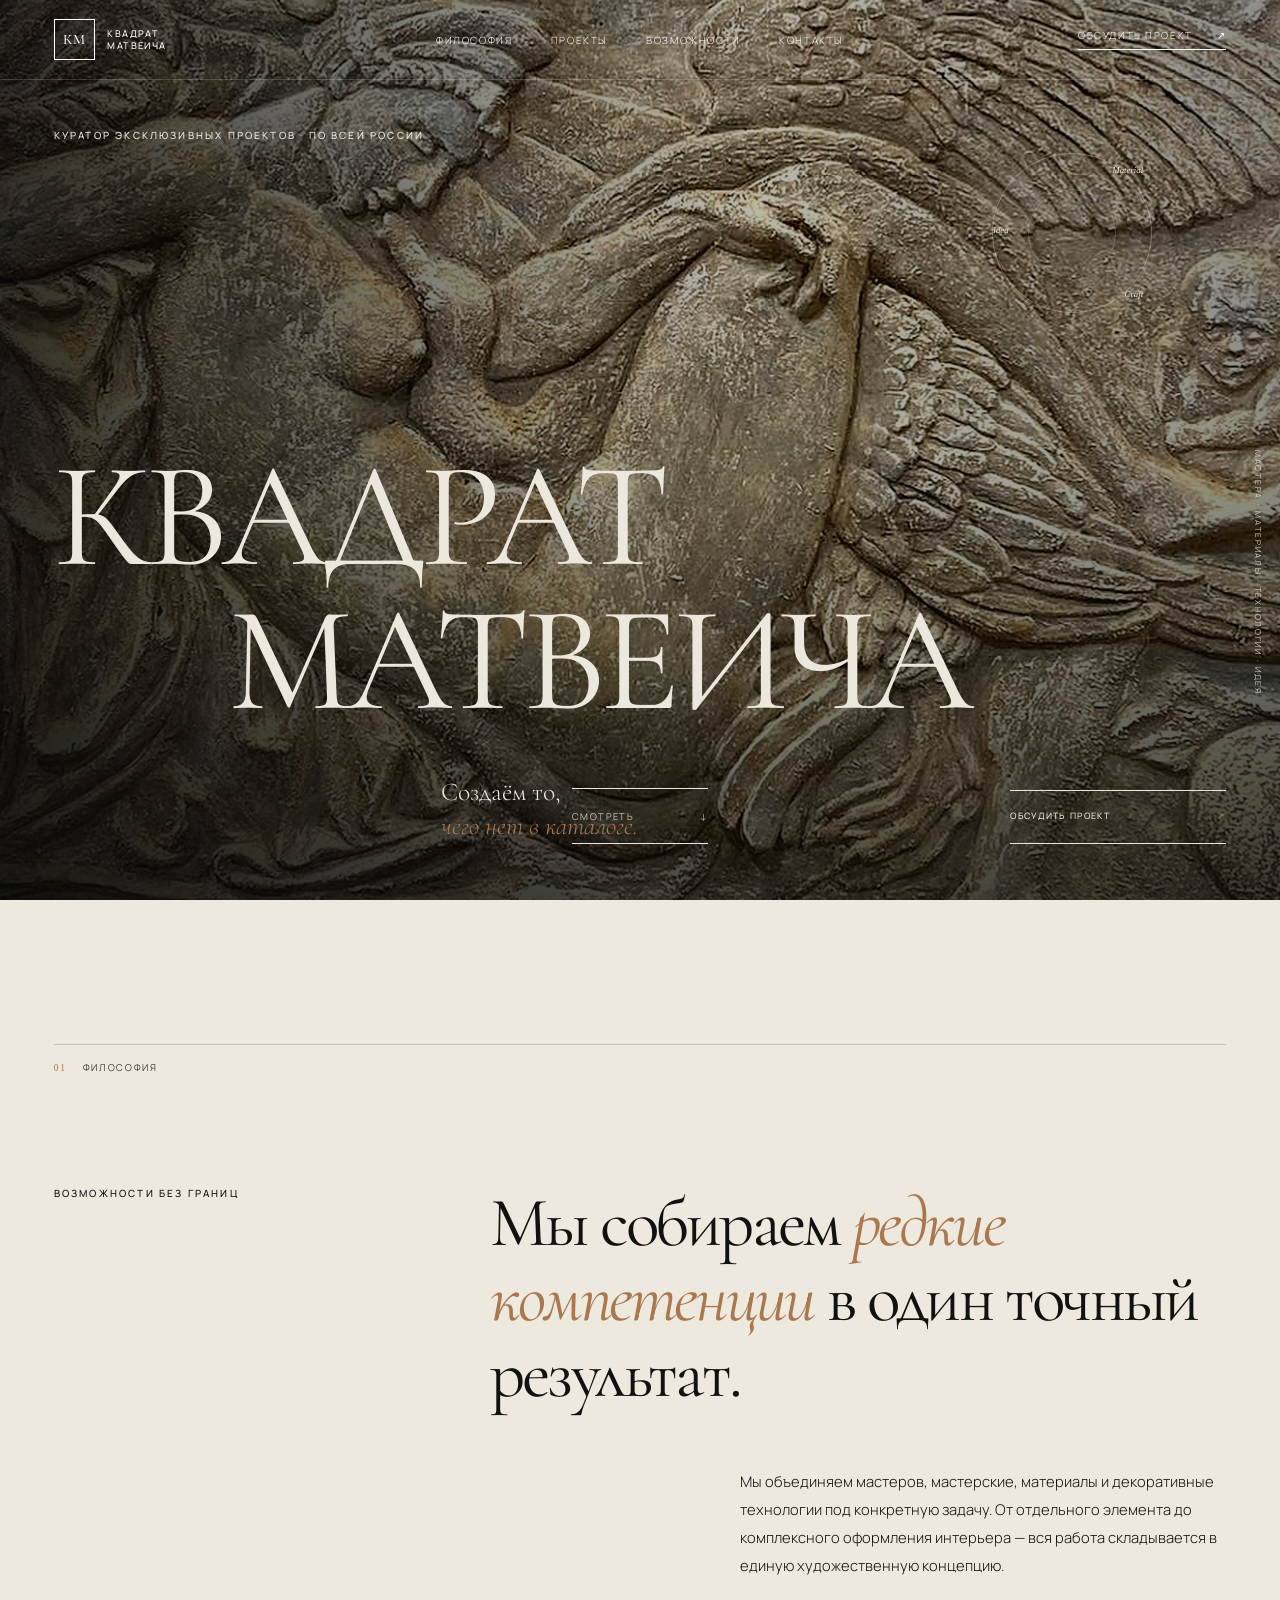
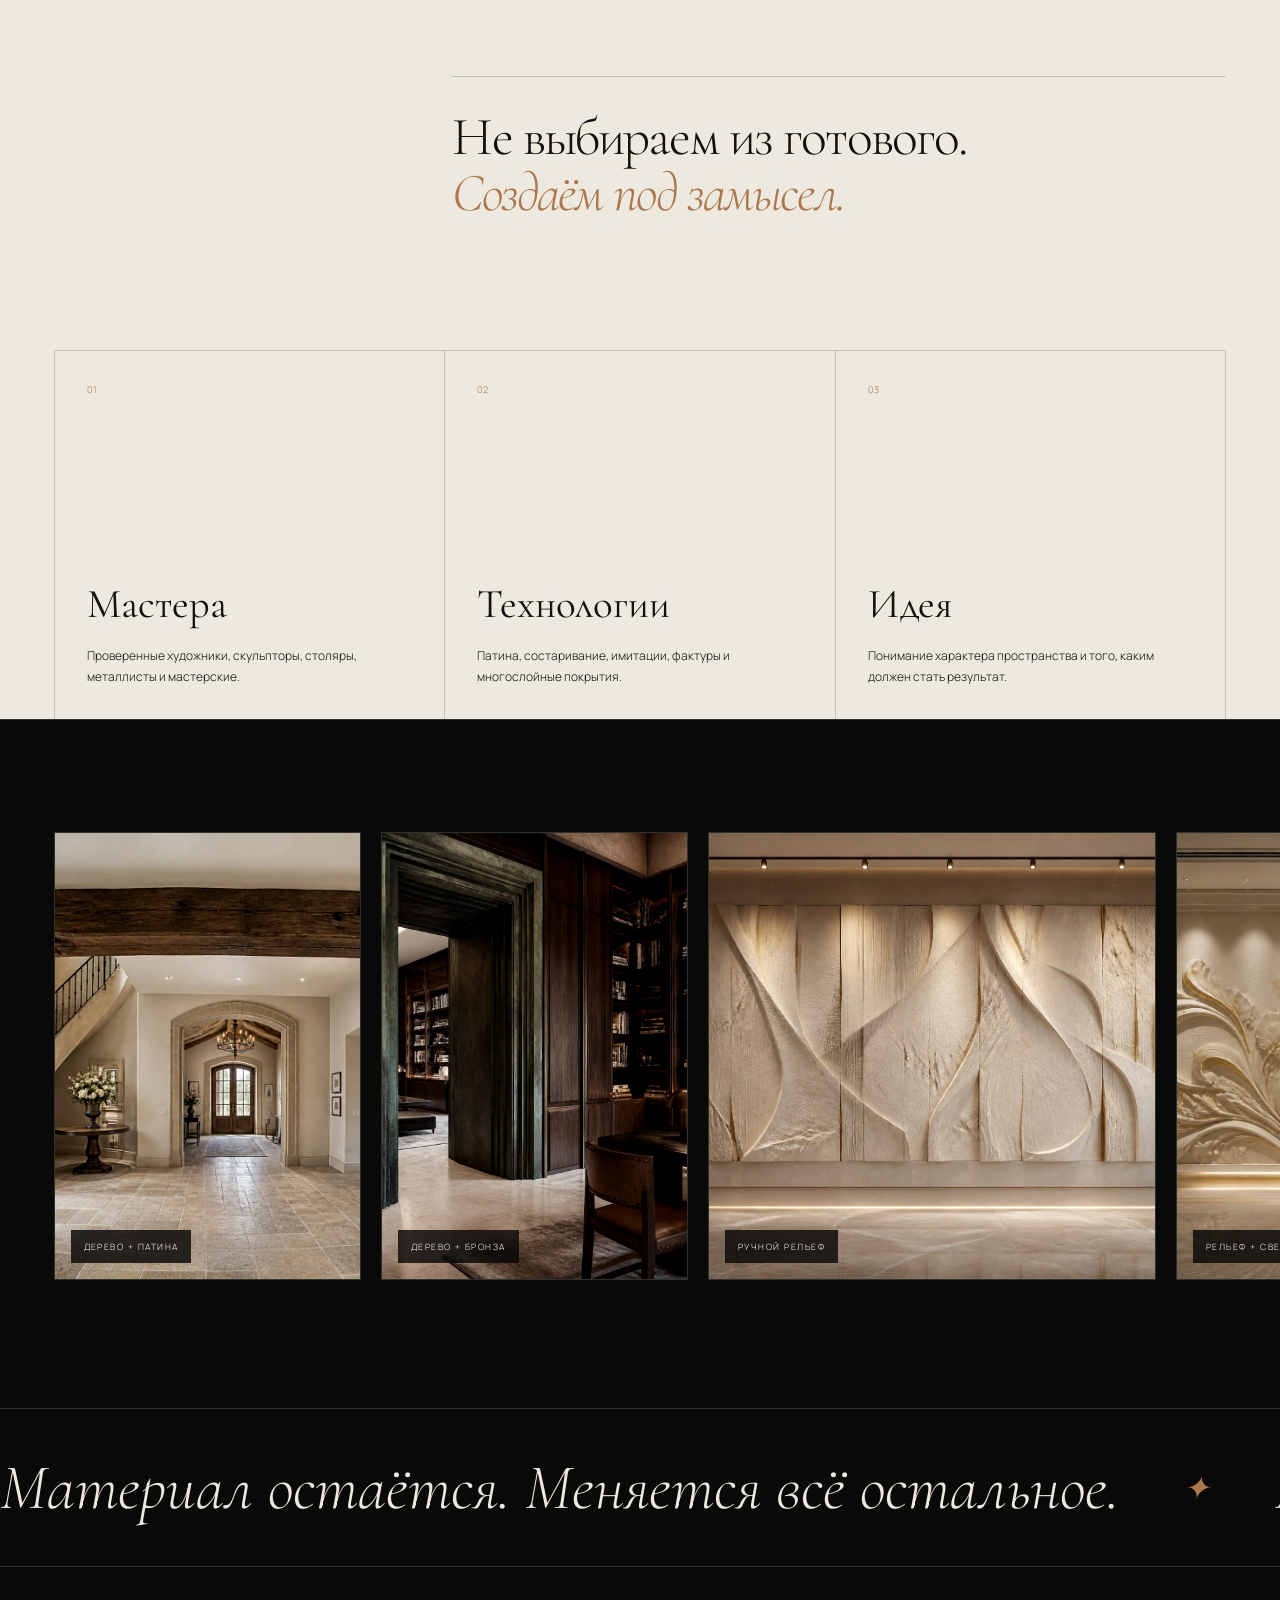
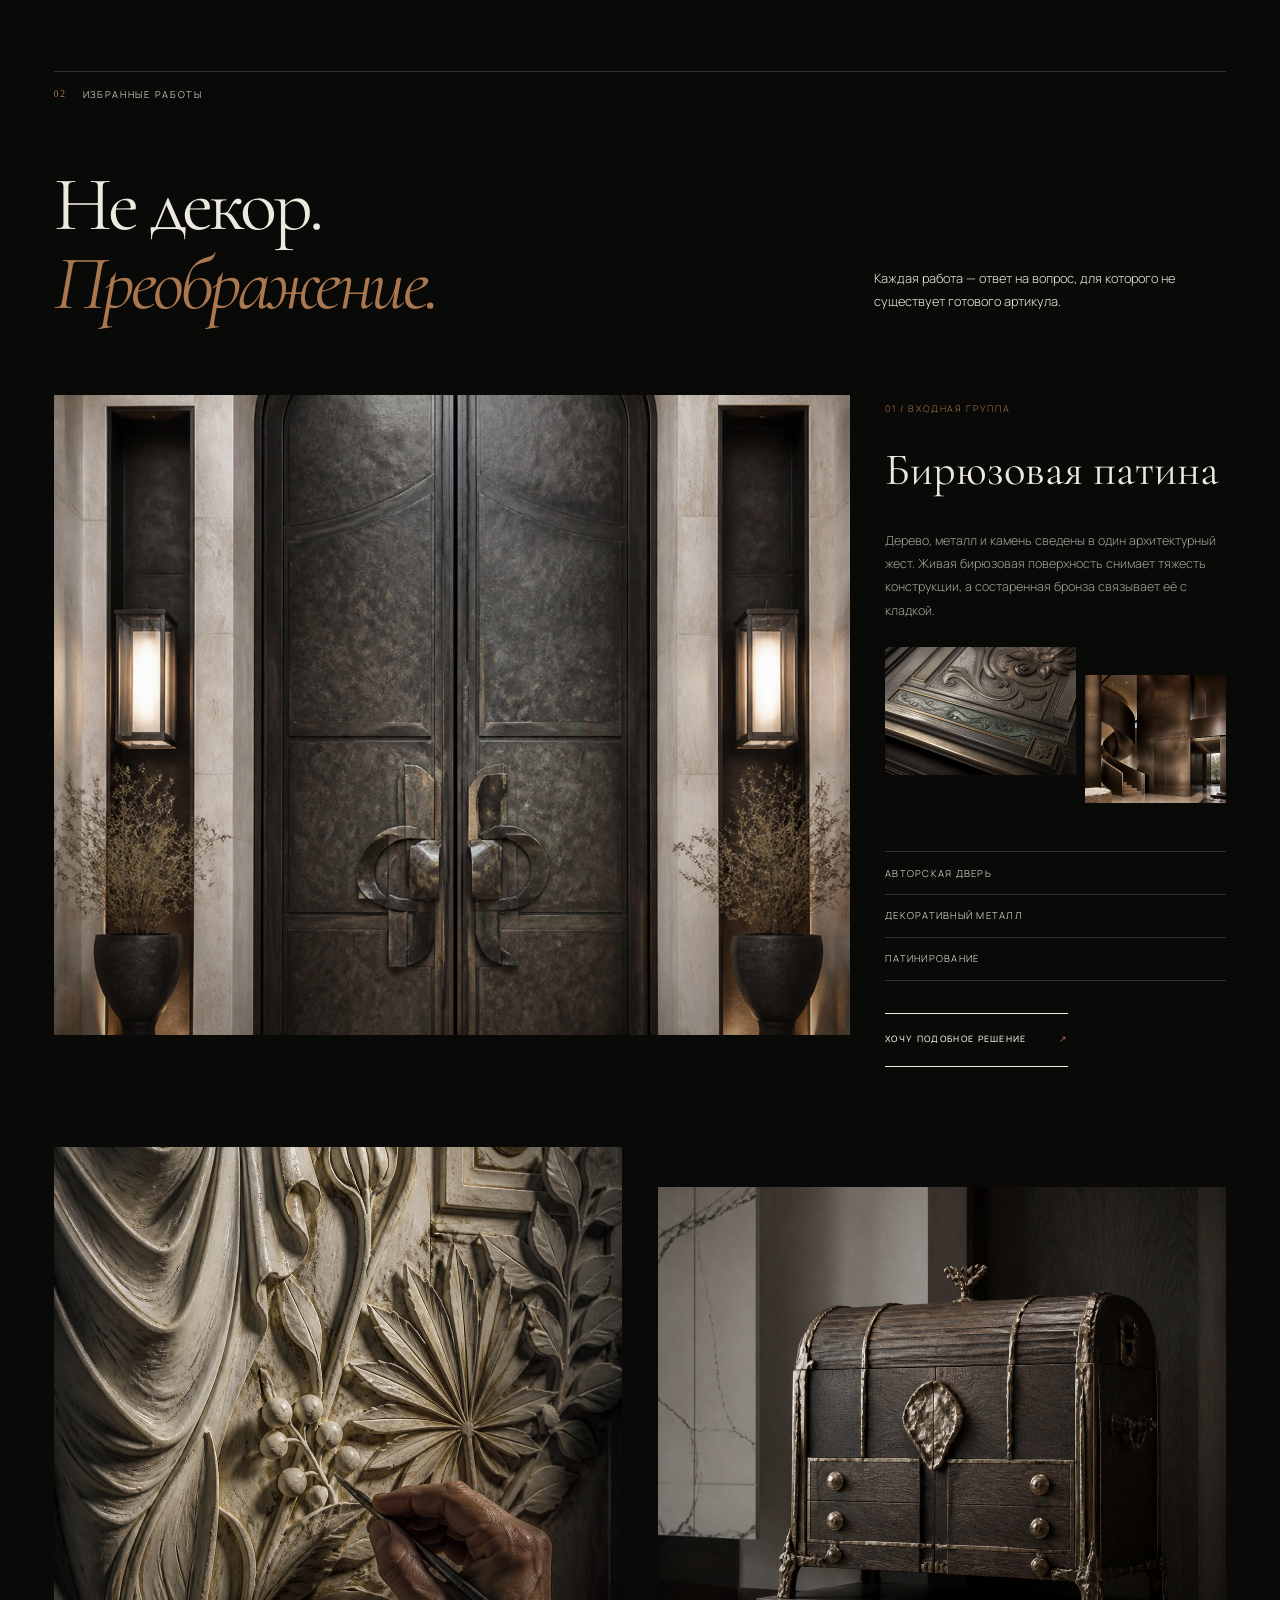
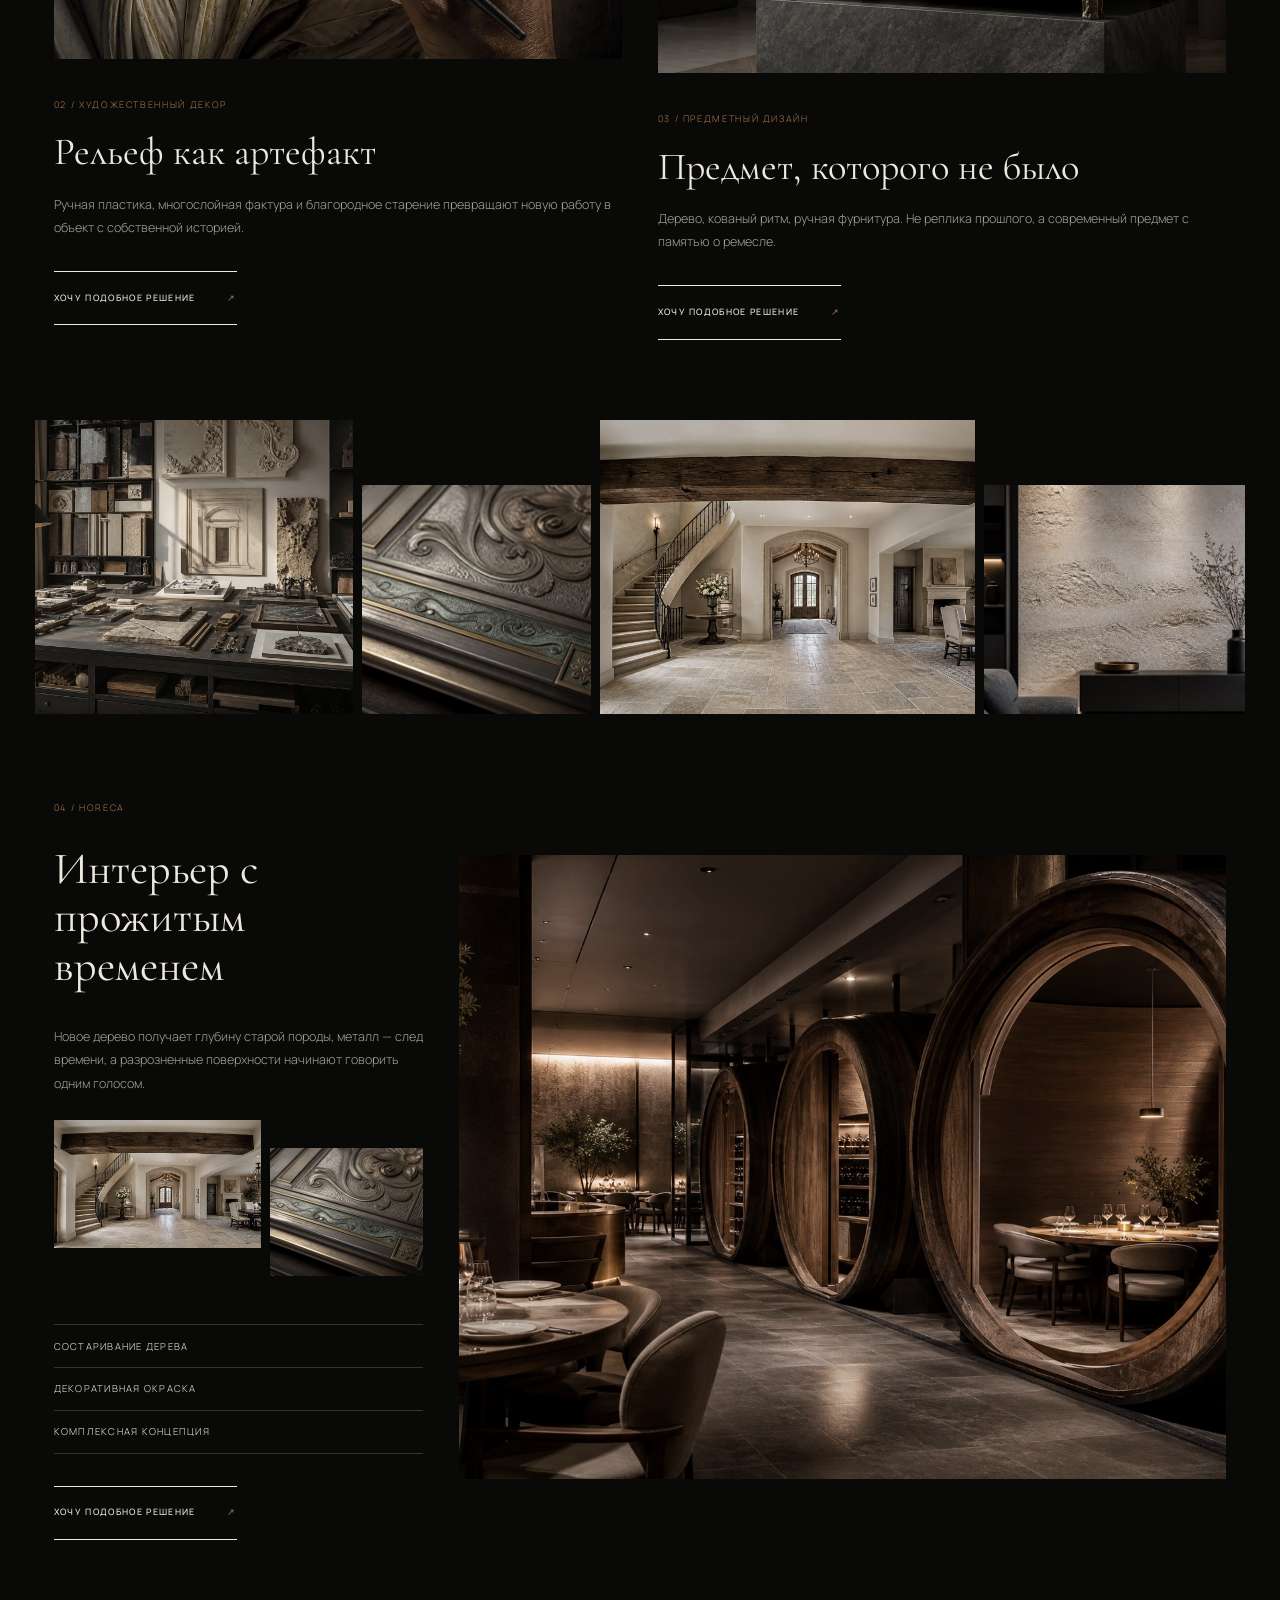
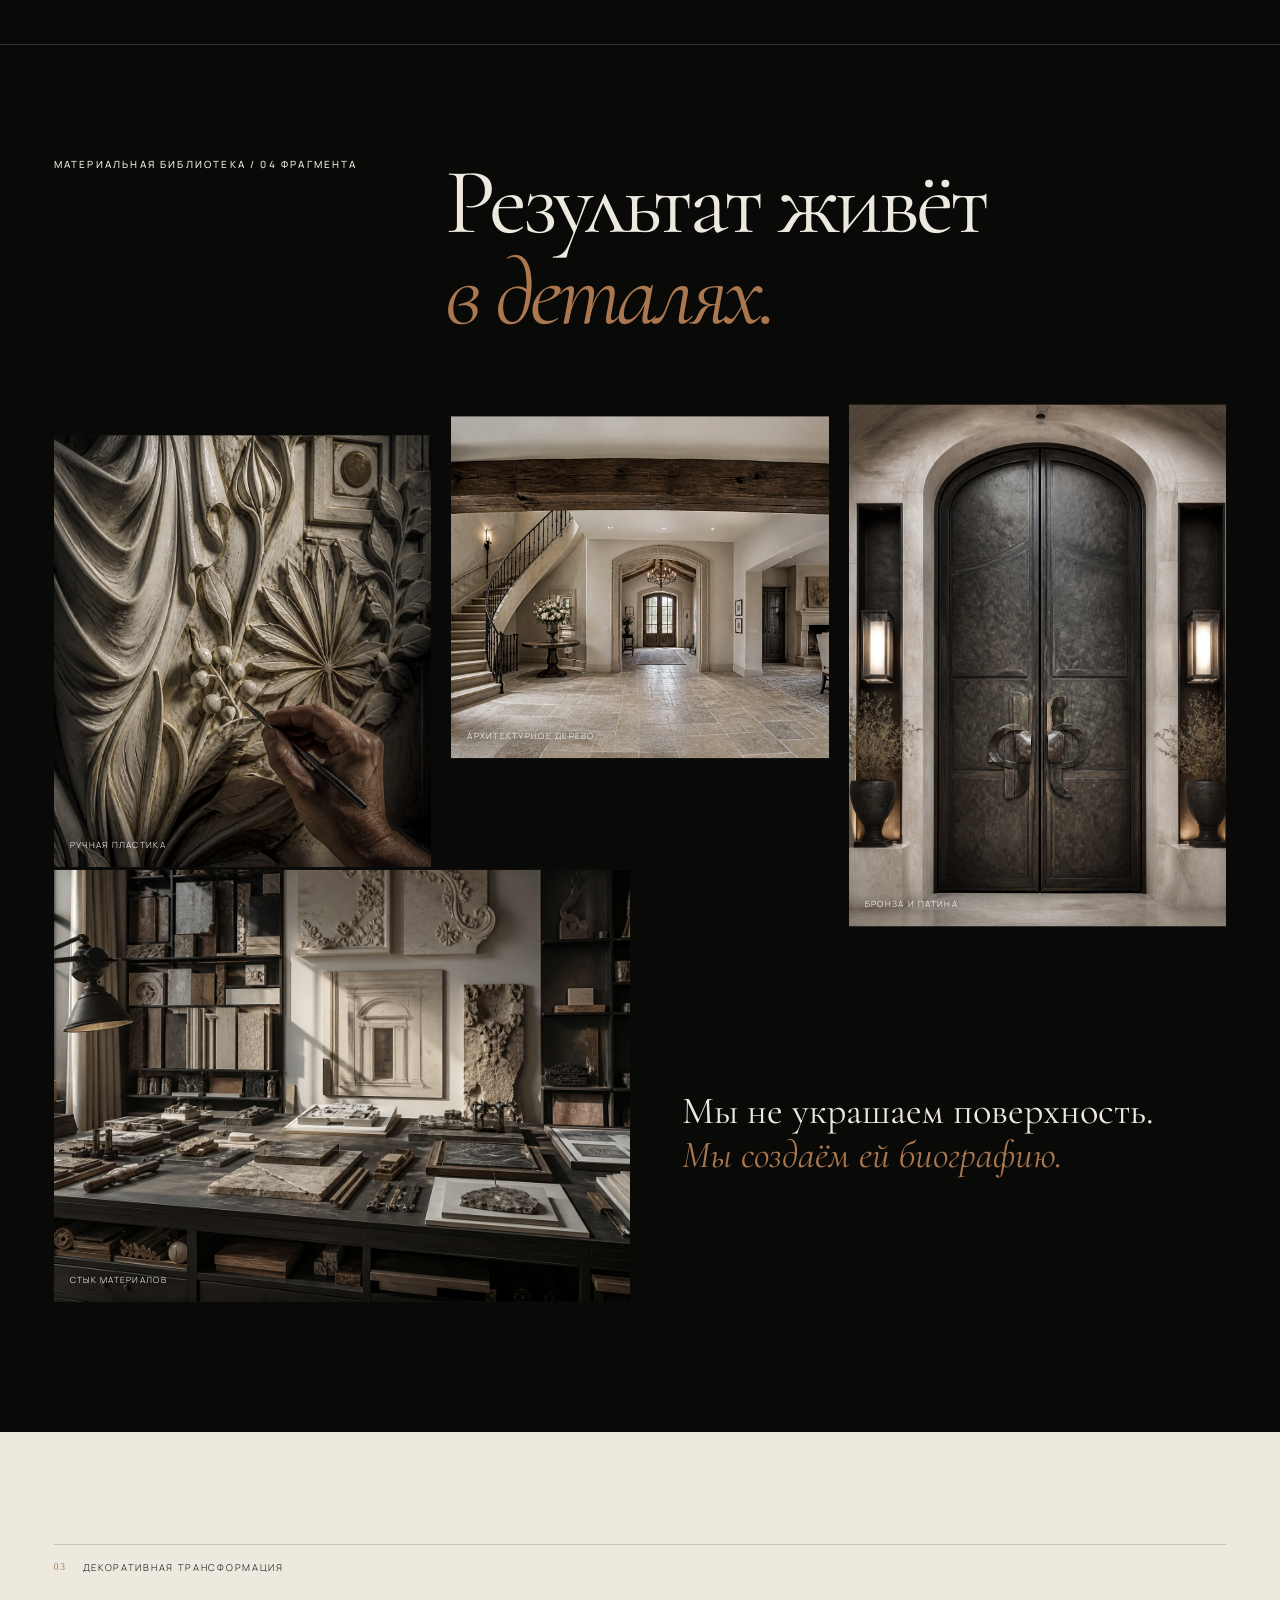
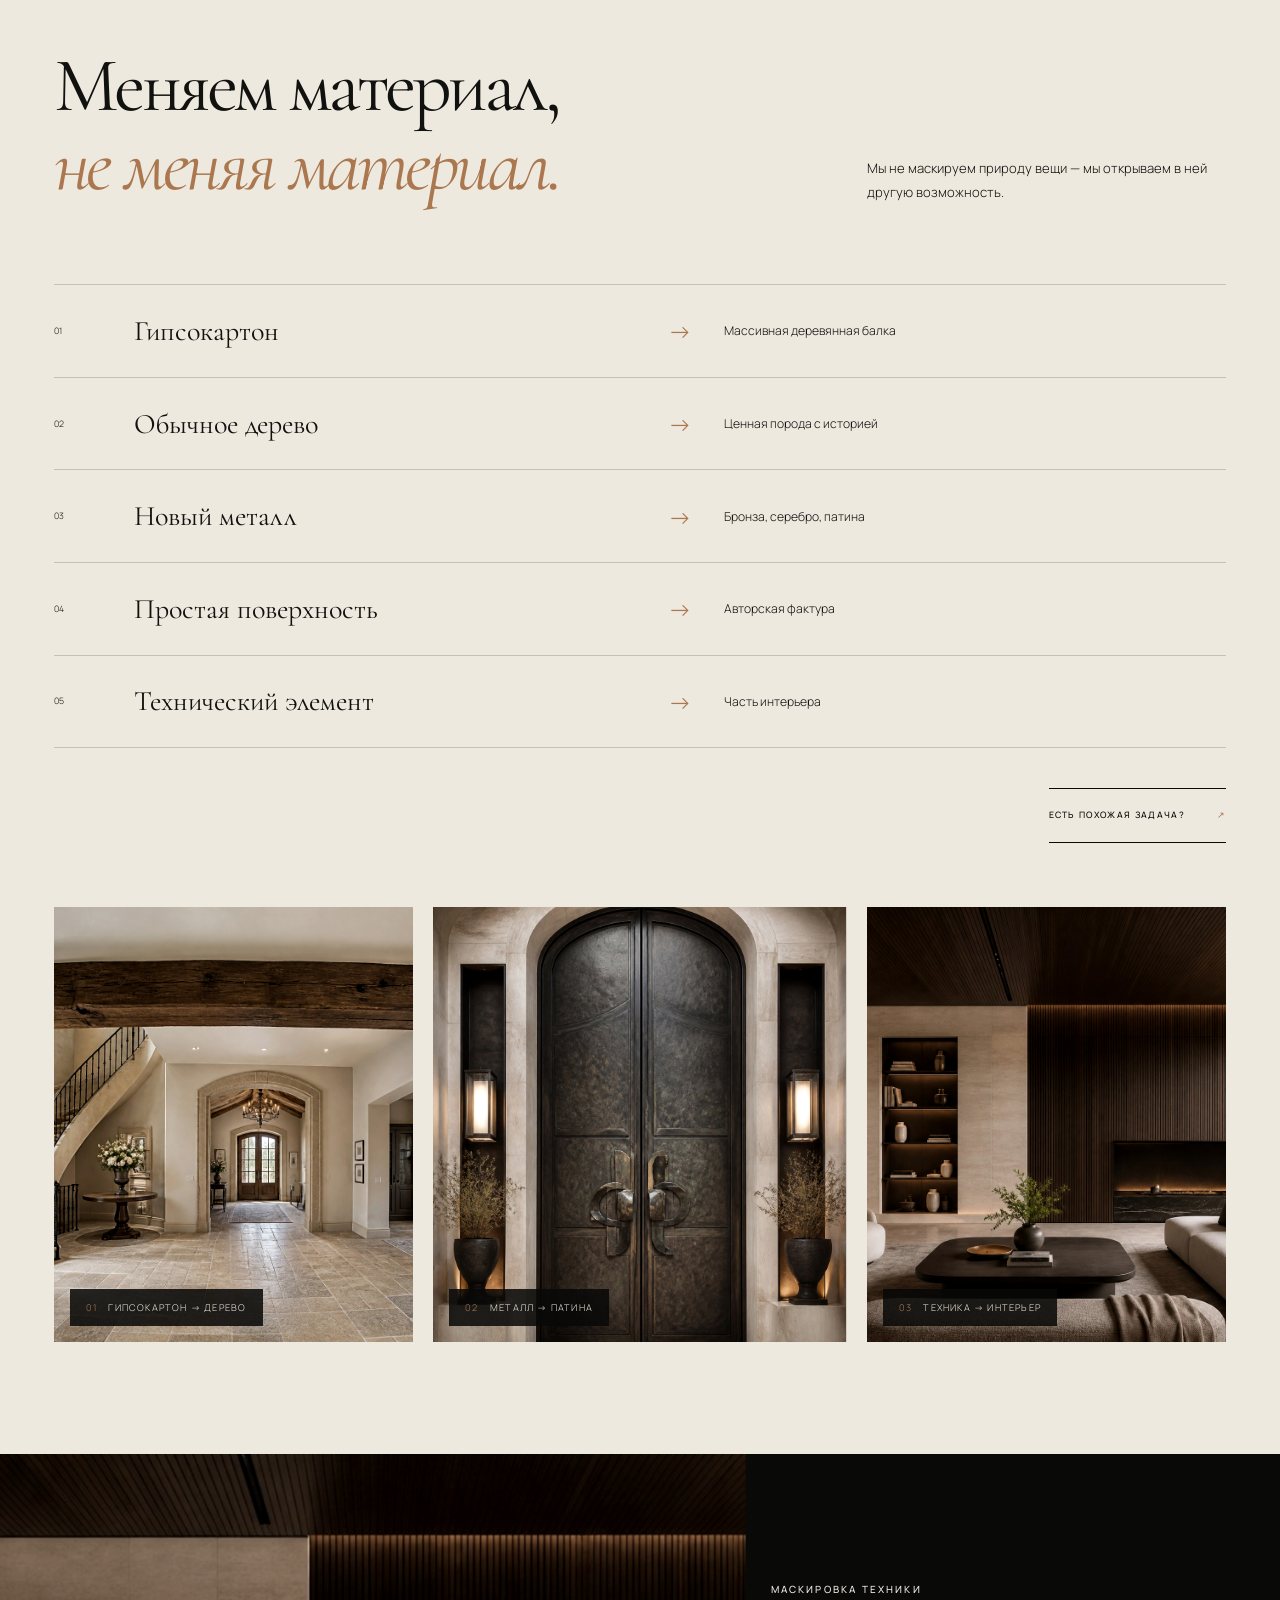
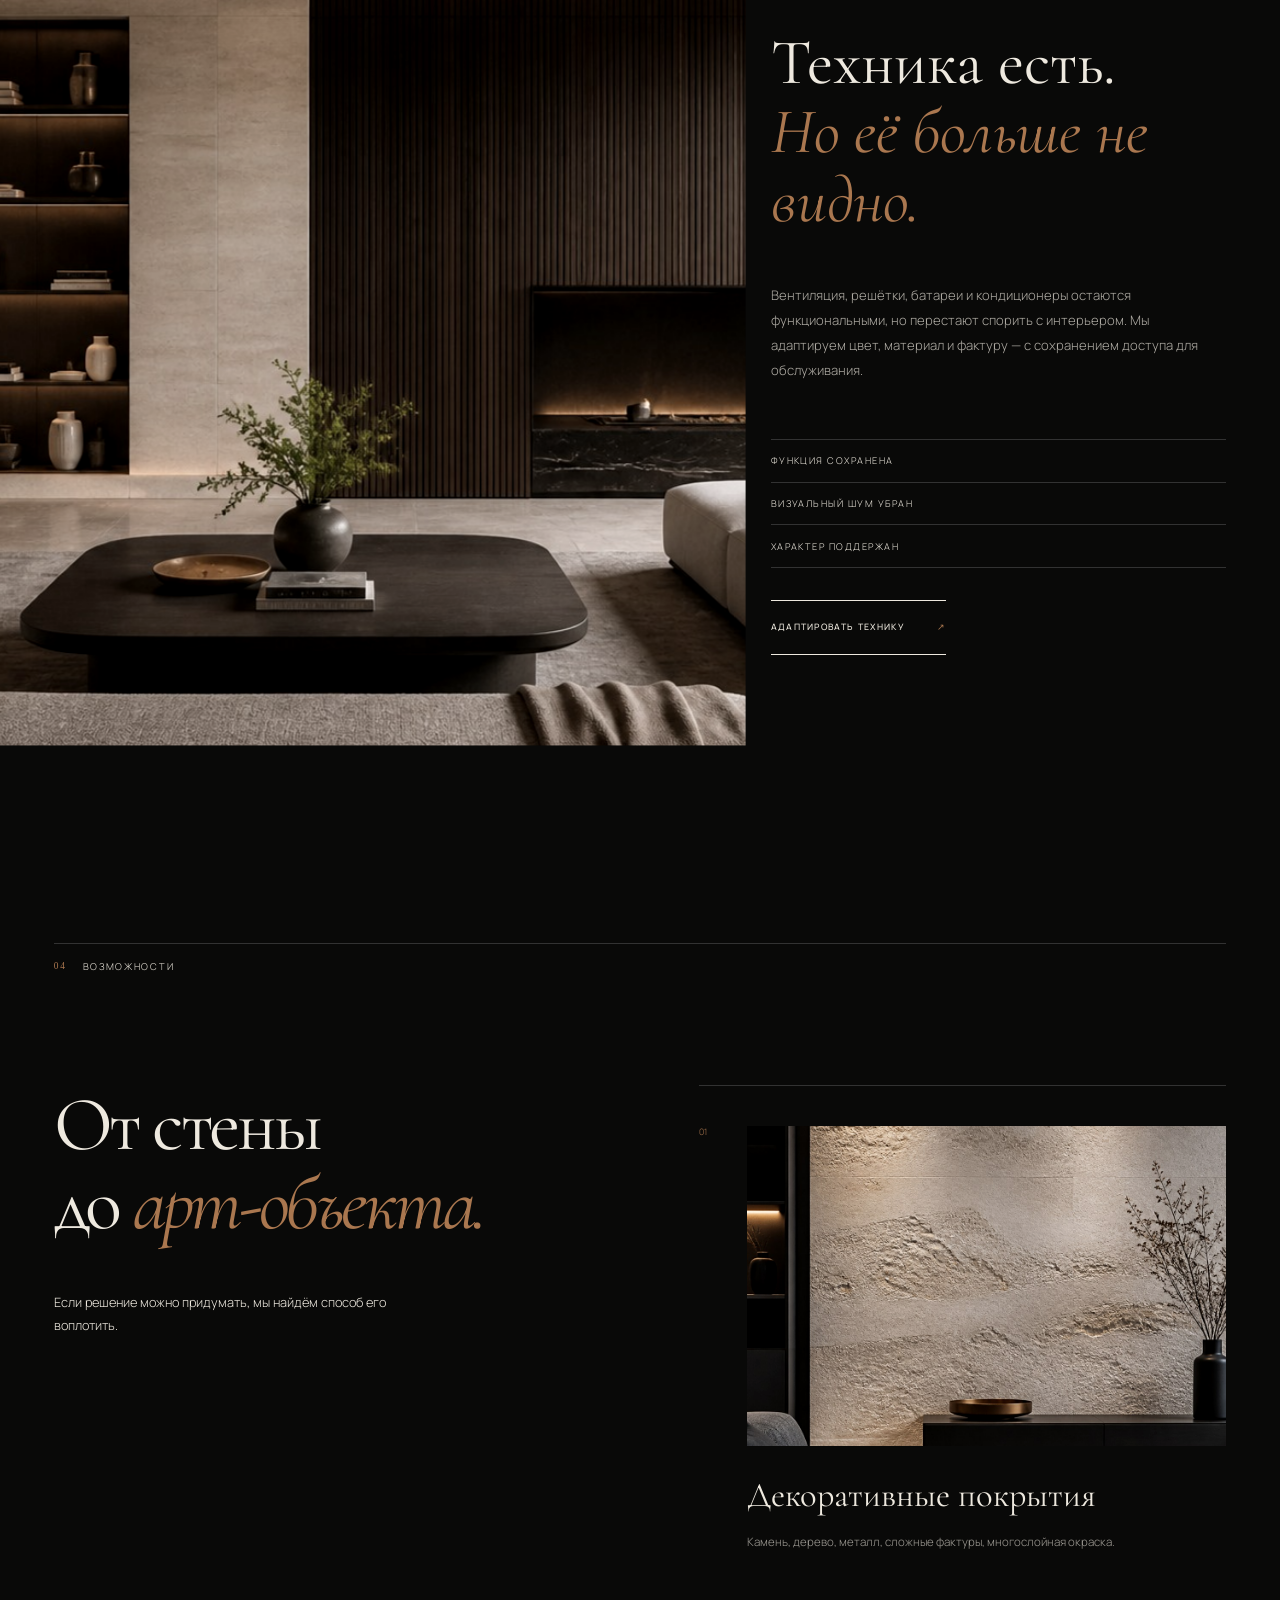
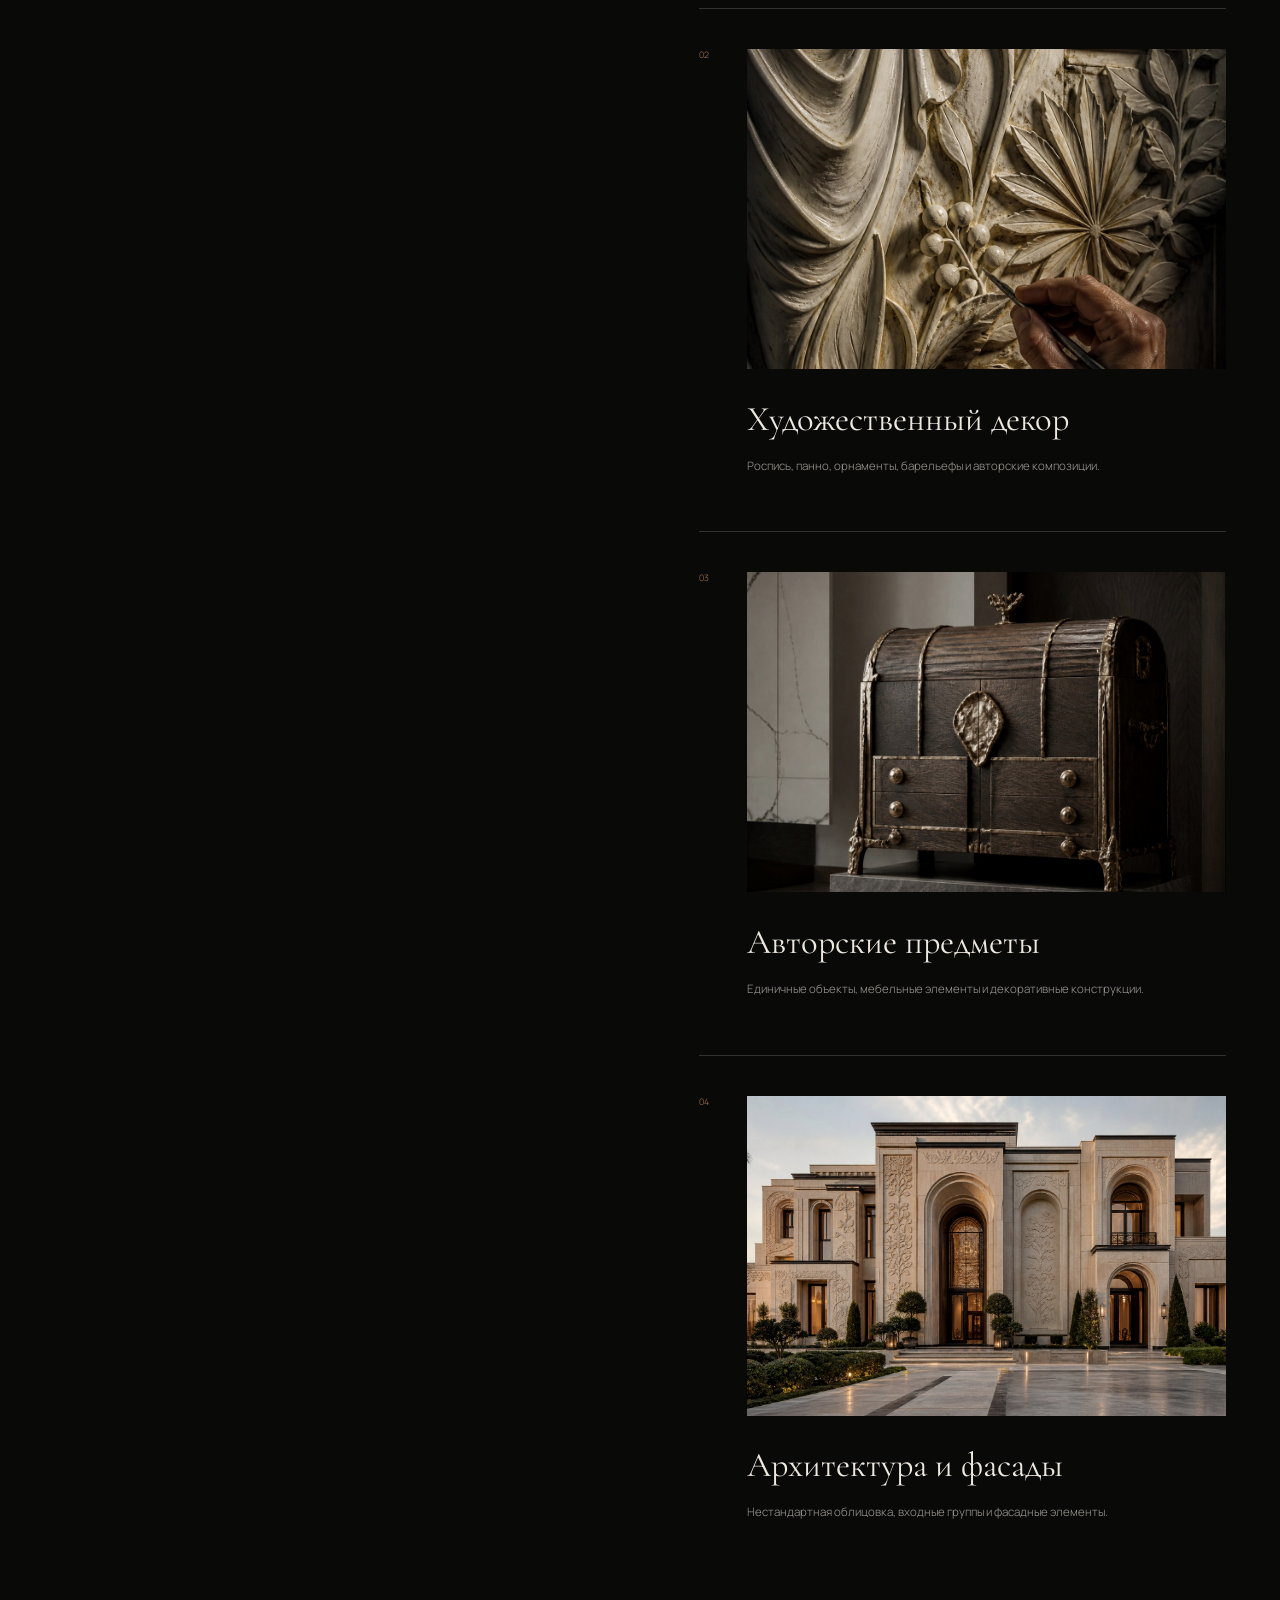
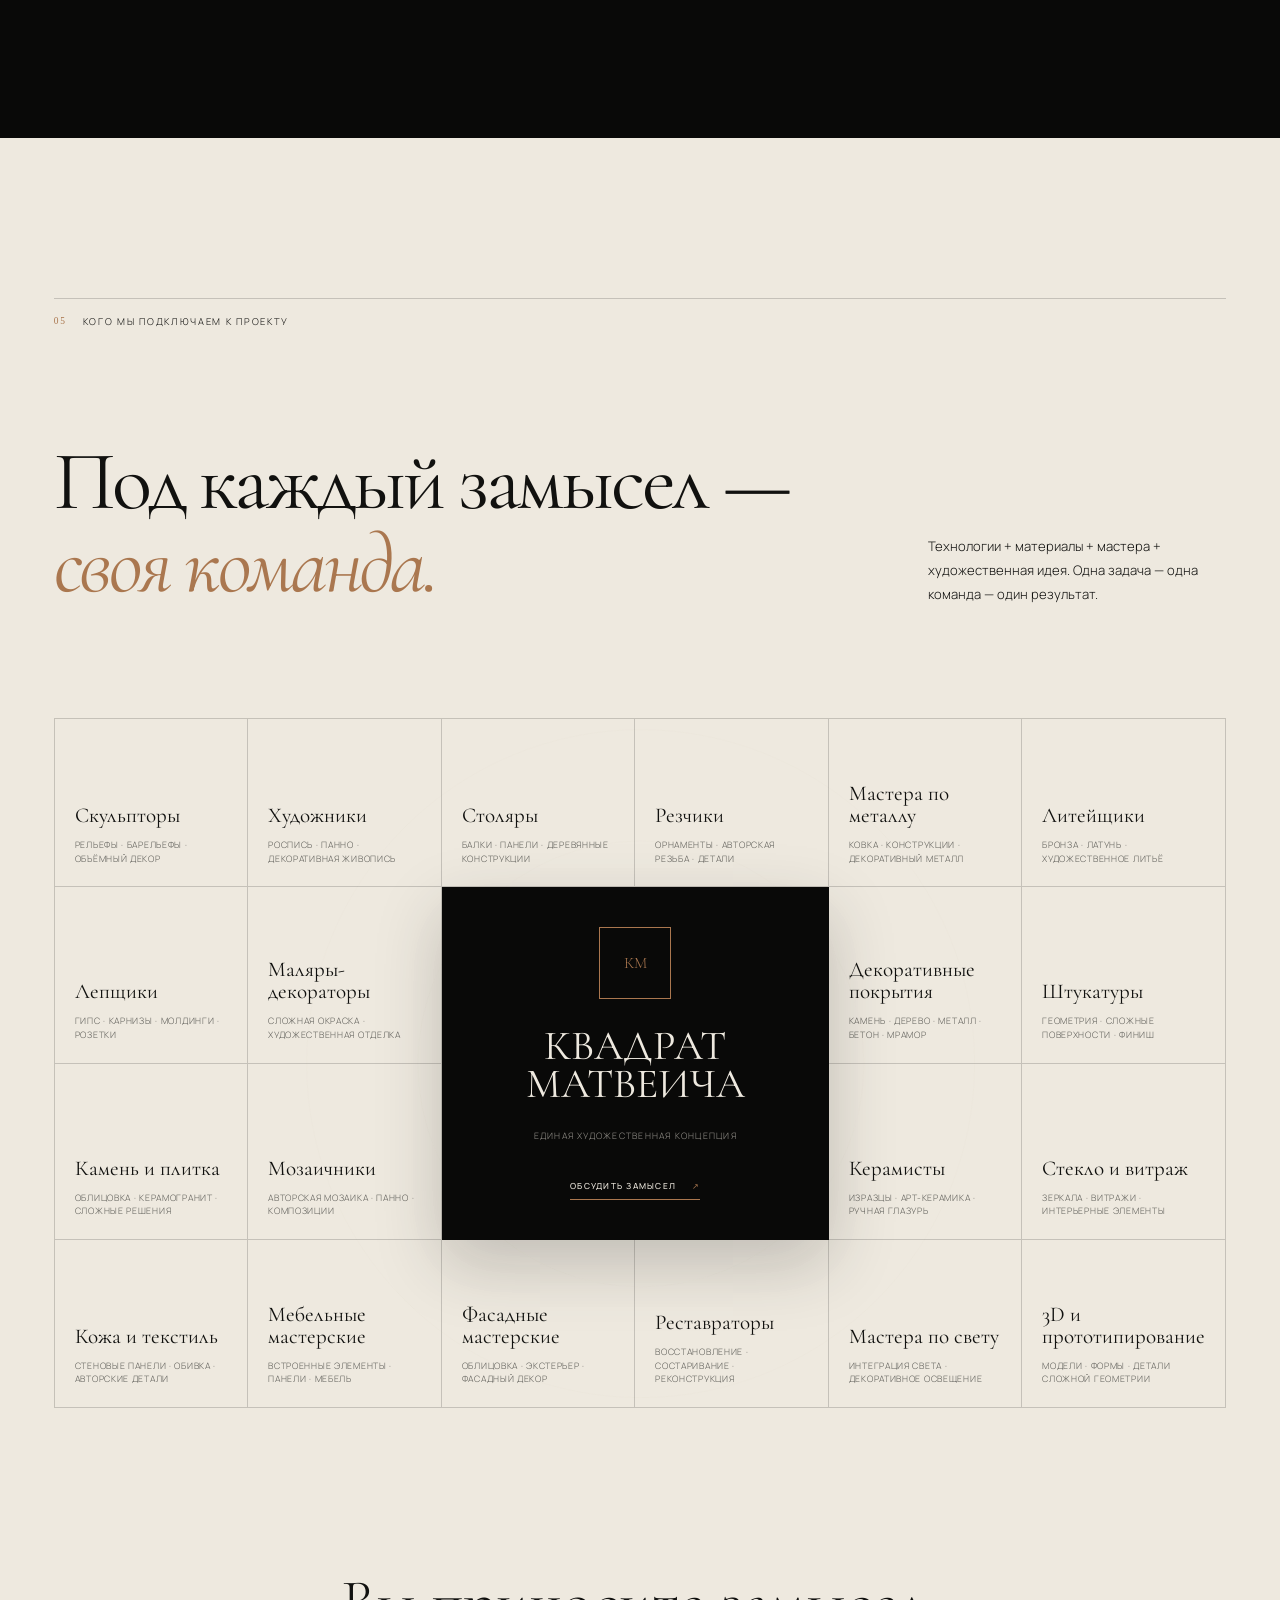
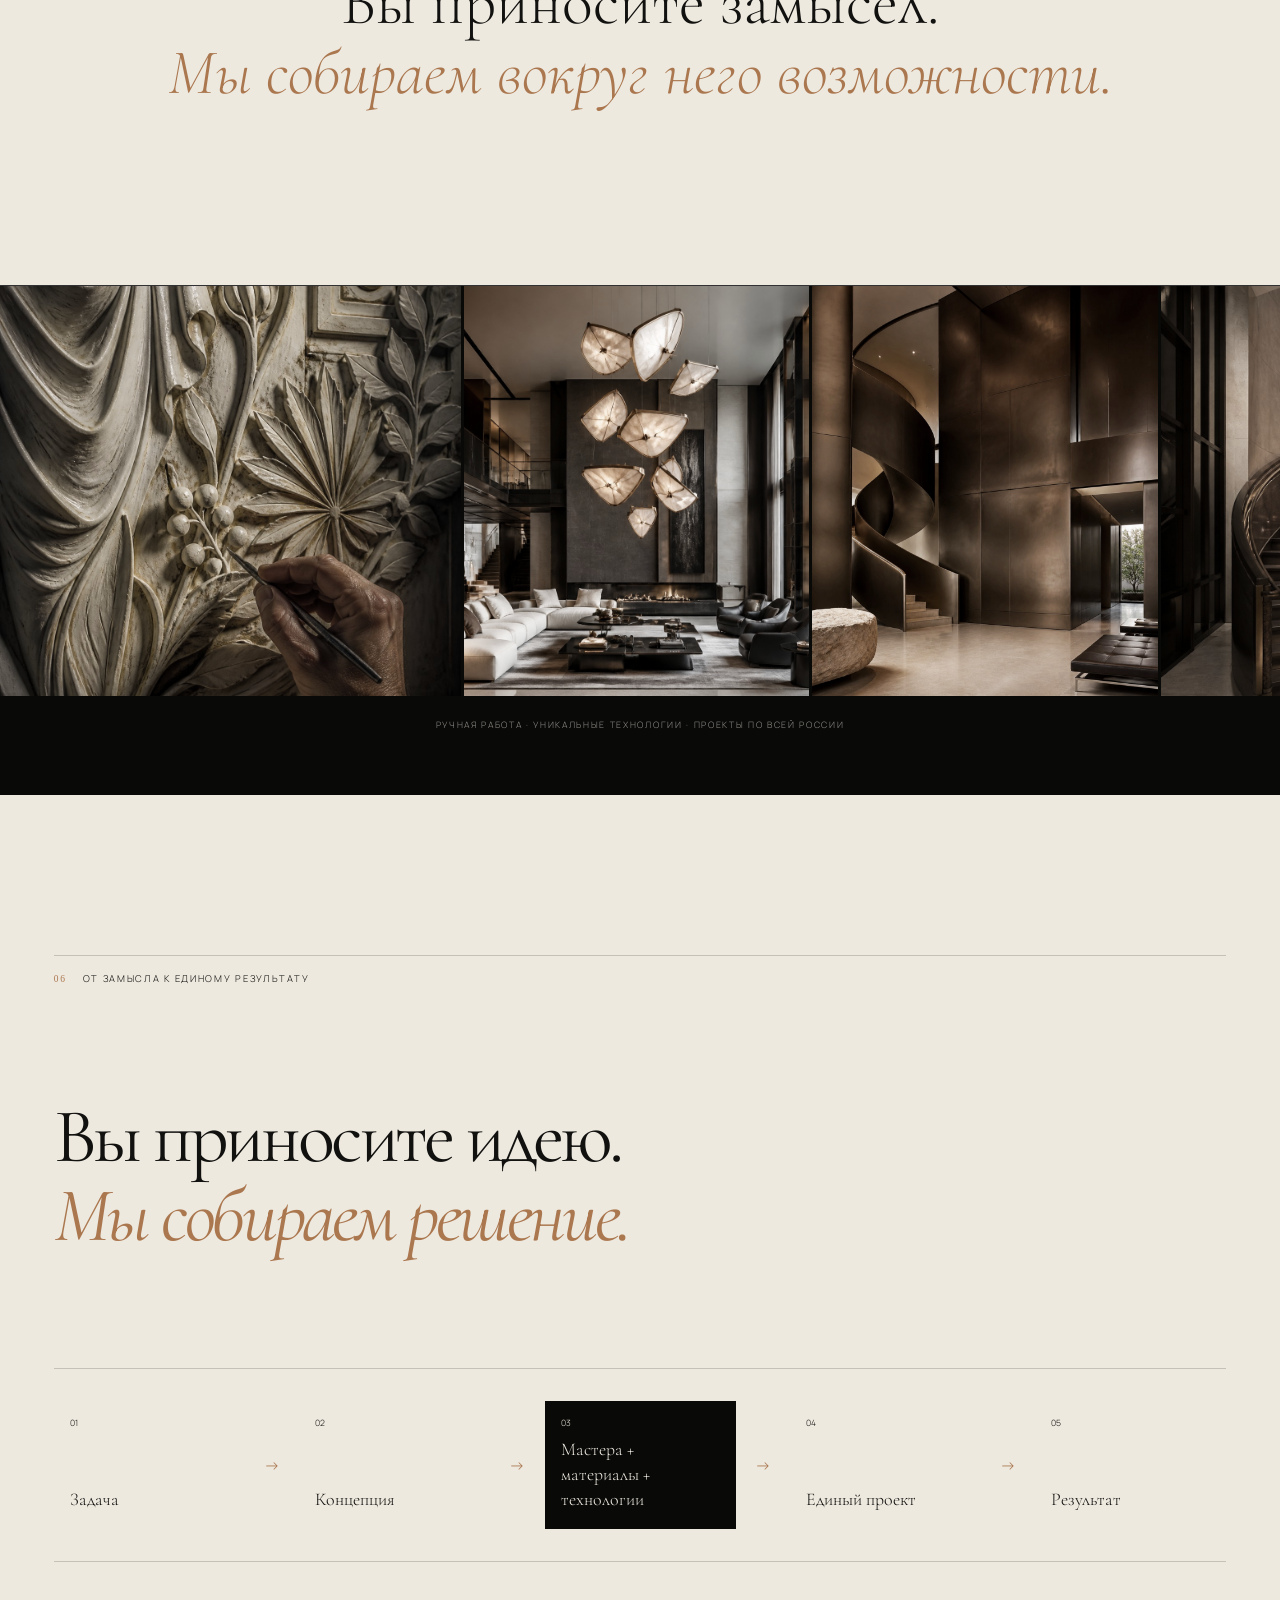
==== commit 3ea80509: "Center hero scroll cue and unify project CTAs" ====
--- a/index.html
+++ b/index.html
@@ -7,7 +7,7 @@
   <meta property="og:title" content="КВАДРАТ МАТВЕИЧА"><meta property="og:description" content="Создаём то, чего нет в каталоге.">
   <meta property="og:image" content="assets/generated/hero-relief-4k-v2.jpg">
   <link rel="icon" href="assets/favicon.svg?v=2" type="image/svg+xml"><link rel="preconnect" href="https://fonts.googleapis.com"><link rel="preconnect" href="https://fonts.gstatic.com" crossorigin>
-  <link href="https://fonts.googleapis.com/css2?family=Cormorant+Garamond:ital,wght@0,400;0,500;1,400;1,500&family=Manrope:wght@300;400;500;600&display=swap" rel="stylesheet"><link rel="stylesheet" href="styles.css?v=20260830-4"><script src="script.js?v=20260830-4" defer></script>
+  <link href="https://fonts.googleapis.com/css2?family=Cormorant+Garamond:ital,wght@0,400;0,500;1,400;1,500&family=Manrope:wght@300;400;500;600&display=swap" rel="stylesheet"><link rel="stylesheet" href="styles.css?v=20260830-5"><script src="script.js?v=20260830-5" defer></script>
 </head><body>
   <div class="noise" aria-hidden="true"></div><div class="cursor" aria-hidden="true"><span></span></div>
   <header class="header" data-header>
@@ -18,7 +18,7 @@
   <main id="top">
     <section class="hero dark-section"><div class="hero-image parallax" data-speed="0.12"></div><div class="hero-wash"></div><div class="hero-orbit" aria-hidden="true"><span>Idea</span><span>Material</span><span>Craft</span></div>
       <div class="hero-content"><p class="overline split-reveal">Куратор эксклюзивных проектов · По всей России</p><h1 class="hero-title"><span class="title-line"><i>КВАДРАТ</i></span><span class="title-line indent"><i>МАТВЕИЧА</i></span></h1>
-        <div class="hero-foot reveal"><p>Создаём то,<br><em>чего нет в каталоге.</em></p><div class="hero-actions"><a class="context-cta context-cta-light" href="#contact-dialog" data-open-contact data-contact-topic="Обсудить новый замысел"><span>Обсудить замысел</span><i>↗</i></a><a class="scroll-link magnetic" href="#philosophy"><span>Смотреть</span><i>↓</i></a></div></div></div><p class="hero-side">Мастера · Материалы · Технологии · Идея</p>
+        <div class="hero-foot reveal"><p>Создаём то,<br><em>чего нет в каталоге.</em></p><div class="hero-actions"><a class="context-cta context-cta-light" href="#contact-dialog" data-open-contact data-contact-topic="Обсудить проект"><span>Обсудить проект</span><i>↗</i></a><a class="scroll-link magnetic" href="#philosophy"><span>Смотреть</span><i>↓</i></a></div></div></div><p class="hero-side">Мастера · Материалы · Технологии · Идея</p>
     </section>
     <section class="intro light-section" id="philosophy" data-contact-zone><div class="section-label reveal"><span>01</span><p>Философия</p></div>
       <div class="intro-grid"><p class="overline reveal">Возможности без границ</p><div><h2 class="statement reveal">Мы собираем <em>редкие компетенции</em> в один точный результат.</h2><p class="intro-text reveal">Мы объединяем мастеров, мастерские, материалы и декоративные технологии под конкретную задачу. От отдельного элемента до комплексного оформления интерьера — вся работа складывается в единую художественную концепцию.</p></div></div>
@@ -114,7 +114,7 @@
     <section class="audience dark-section"><div class="audience-image" aria-live="polite"><img class="is-active" src="assets/generated/audience-residence-v5.jpg" alt="Эксклюзивная частная резиденция" loading="lazy"><img src="assets/generated/audience-architecture-v5.jpg" alt="Монументальный архитектурный интерьер" loading="lazy"><img src="assets/generated/audience-hospitality-v5.jpg" alt="Авторский интерьер ресторана и отеля" loading="lazy"><img src="assets/generated/audience-gallery-v5.jpg" alt="Премиальная бутик-галерея" loading="lazy"><img src="assets/generated/audience-office-v5.jpg" alt="Премиальный офис и библиотека коллекционера" loading="lazy"><div class="audience-counter"><span data-audience-current>01</span><i></i><span>05</span></div></div><div class="audience-copy"><div class="section-label light reveal"><span>07</span><p>Для кого</p></div><h2 class="reveal">Для тех, кому<br><em>обычного недостаточно.</em></h2><div class="audience-list reveal"><span class="is-active" data-audience-slide="0">Частные резиденции</span><span data-audience-slide="1">Дизайнеры интерьеров</span><span data-audience-slide="1">Архитекторы</span><span data-audience-slide="2">Рестораны и отели</span><span data-audience-slide="3">Бутики и галереи</span><span data-audience-slide="4">Премиальные офисы</span></div><button class="context-cta context-cta-light audience-cta reveal" type="button" data-open-contact data-contact-topic="Обсудить частную резиденцию"><span data-audience-cta>Обсудить частную резиденцию</span><i>↗</i></button></div></section>
   </main>
   <footer id="contact"><div class="footer-glow" aria-hidden="true"></div><p class="overline reveal">Начать разговор</p><h2 class="reveal">Создадим то,<br><em>чего нет в каталоге.</em></h2><a class="big-cta magnetic reveal" href="#contact-dialog" data-open-contact><span>Обсудить проект</span><i>↗</i></a><div class="footer-bottom"><a class="logo" href="#top"><span class="logo-sign">КМ</span><span class="logo-name">КВАДРАТ<br>МАТВЕИЧА</span></a><div class="contacts"><a href="https://wa.me/79381122423" target="_blank" rel="noopener">WhatsApp ↗</a><a href="https://max.ru/:share?text=%D0%9F%D0%BE%D1%81%D0%BC%D0%BE%D1%82%D1%80%D0%B8%D1%82%D0%B5%20%D1%81%D0%B0%D0%B9%D1%82%20%C2%AB%D0%9A%D0%92%D0%90%D0%94%D0%A0%D0%90%D0%A2%20%D0%9C%D0%90%D0%A2%D0%92%D0%95%D0%98%D0%A7%D0%90%C2%BB%3A%20https%3A%2F%2Fkvadrat-matveicha.vercel.app" target="_blank" rel="noopener">MAX ↗</a><a href="tel:+79381122423">+7 938 112-24-23</a></div><p>Проекты по всей России<br>© <span data-year></span> КВАДРАТ МАТВЕИЧА</p></div></footer>
-  <button class="lead-trigger" type="button" data-open-contact aria-label="Связаться с КВАДРАТ МАТВЕИЧА"><span>Обсудить замысел</span><i>↗</i></button>
+  <button class="lead-trigger" type="button" data-open-contact data-contact-topic="Обсудить проект" aria-label="Обсудить проект с КВАДРАТ МАТВЕИЧА"><span>Обсудить проект</span><i>↗</i></button>
   <dialog class="contact-dialog" id="contact-dialog" aria-labelledby="contact-title">
     <div class="contact-panel">
       <button class="contact-close" type="button" data-close-contact aria-label="Закрыть окно"><span></span><span></span></button>
--- a/styles.css
+++ b/styles.css
@@ -154,7 +154,7 @@
 .contact-copy{align-self:center;position:relative}.contact-copy .overline{color:var(--bronze);margin-bottom:2rem}.contact-copy h2{font-size:clamp(3.1rem,6vw,6.7rem);line-height:.92;letter-spacing:-.045em}.contact-copy>p:last-child{max-width:33rem;margin-top:2.5rem;font-size:.8rem;line-height:1.85;opacity:.62}
 .contact-actions{grid-column:2;display:grid;border-top:1px solid var(--line-light)}.contact-actions>a{min-height:5.6rem;border-bottom:1px solid var(--line-light);display:grid;grid-template-columns:1fr auto;align-items:center;padding:.7rem 0;transition:padding .35s,color .35s}.contact-actions>a:hover{padding-left:1rem;color:var(--bronze)}.contact-actions span,.contact-actions strong{font-family:"Cormorant Garamond",Georgia,serif;font-size:clamp(1.5rem,2.8vw,2.25rem);font-weight:400}.contact-actions small{grid-row:2;font-size:.52rem;text-transform:uppercase;letter-spacing:.15em;opacity:.48}.contact-actions i{grid-column:2;grid-row:1/3;font-style:normal}.contact-phone strong{font-size:clamp(1.35rem,2.6vw,2.1rem)}
 .contact-foot{position:absolute;left:clamp(2rem,5vw,5rem);bottom:2rem;font-size:.5rem;text-transform:uppercase;letter-spacing:.13em;opacity:.4}body.lead-open{overflow:hidden}
-.context-cta{width:max-content;max-width:100%;min-height:3.4rem;padding:.7rem 0;border:0;border-top:1px solid currentColor;border-bottom:1px solid currentColor;background:transparent;color:inherit;display:flex;align-items:center;justify-content:space-between;gap:2rem;font:500 .55rem/1.25 Manrope,sans-serif;text-transform:uppercase;letter-spacing:.15em;cursor:pointer;transition:gap .35s,color .35s,padding .35s}.context-cta i{font-style:normal;color:var(--bronze)}.context-cta:hover{gap:3rem;color:var(--bronze);padding-left:.5rem}.context-cta-light{color:var(--ivory)}.context-cta-dark{color:var(--black)}.hero-actions{display:flex;align-items:center;gap:2rem}.hero-actions .context-cta{min-width:13.5rem}.project-info .context-cta,.project-caption .context-cta,.conceal-copy .context-cta{margin-top:2rem}.transform-cta{margin:2.5rem 0 0 auto}.audience-cta{margin-top:2.5rem}
+.context-cta{width:max-content;max-width:100%;min-height:3.4rem;padding:.7rem 0;border:0;border-top:1px solid currentColor;border-bottom:1px solid currentColor;background:transparent;color:inherit;display:flex;align-items:center;justify-content:space-between;gap:2rem;font:500 .55rem/1.25 Manrope,sans-serif;text-transform:uppercase;letter-spacing:.15em;cursor:pointer;transition:gap .35s,color .35s,padding .35s}.context-cta i{font-style:normal;color:var(--bronze)}.context-cta:hover{gap:3rem;color:var(--bronze);padding-left:.5rem}.context-cta-light{color:var(--ivory)}.context-cta-dark{color:var(--black)}.hero-foot{position:relative}.hero-actions{display:contents}.hero-actions .context-cta{position:absolute;right:0;bottom:0;min-width:13.5rem}.hero-actions .scroll-link{position:absolute;left:50%;bottom:0;transform:translateX(-50%)}.project-info .context-cta,.project-caption .context-cta,.conceal-copy .context-cta{margin-top:2rem}.transform-cta{margin:2.5rem 0 0 auto}.audience-cta{margin-top:2.5rem}
 @media(max-width:700px){.lead-trigger{right:1rem;bottom:1rem;min-width:12rem;height:3.5rem}.lead-trigger span{font-size:.52rem}.contact-panel{grid-template-columns:1fr;padding:5.5rem 1.25rem 2rem;gap:1.5rem}.contact-index{display:none}.contact-copy h2{font-size:clamp(3rem,14vw,5rem)}.contact-copy>p:last-child{margin-top:1.5rem}.contact-actions{grid-column:1}.contact-actions>a{min-height:4.7rem}.contact-foot{display:none}.contact-close{right:1.25rem;top:1.25rem}}
 @media(prefers-reduced-motion:reduce){.lead-trigger,.contact-panel{transition:none}}
 .contacts a[href^="tel:"]{order:1}.contacts a[href^="https://max.ru"]{order:2}.contacts a[href^="https://wa.me"]{order:3}
@@ -170,14 +170,14 @@
 .audience-counter{position:absolute;left:2rem;bottom:2rem;z-index:3;display:flex;align-items:center;gap:.85rem;color:white;font-size:.55rem;letter-spacing:.16em}.audience-counter i{width:3rem;height:1px;background:rgba(255,255,255,.55)}
 .audience-list span{cursor:pointer;transition:padding .3s,color .3s,opacity .3s}.audience-list span:hover,.audience-list span.is-active{padding-left:1rem;color:var(--bronze)}
 @media(max-width:900px){.audience-counter{left:1.25rem;bottom:1.25rem}}
-@media(max-width:900px){.hero-foot{align-items:flex-end}.hero-actions{flex-direction:column;align-items:flex-end;gap:.75rem}.hero-actions .context-cta{min-width:10.5rem;min-height:2.8rem;font-size:.48rem}.context-cta{width:100%}.transform-cta{margin-left:0}}
+@media(max-width:900px){.hero-foot{align-items:flex-end}.hero-actions{display:flex;flex-direction:column;align-items:flex-end;gap:.75rem}.hero-actions .context-cta,.hero-actions .scroll-link{position:static;transform:none}.hero-actions .context-cta{min-width:10.5rem;min-height:2.8rem;font-size:.48rem}.context-cta{width:100%}.transform-cta{margin-left:0}}
 @media(prefers-reduced-motion:reduce){.audience-image>img{transition:none;transform:none}}
 
 /* Ultrawide / 4K editorial calibration: full-bleed atmosphere, controlled content width. */
 @media(min-width:1900px){
   :root{--pad:max(5rem,calc((100vw - 1840px)/2))}
   .hero-title{font-size:clamp(8rem,8.5vw,10.5rem);max-width:112rem}
-  .hero-foot{padding-left:28%;max-width:112rem}
+  .hero-foot{padding-left:28%;max-width:none}
   .intro,.projects,.transformation,.capabilities,.master-network,.process{padding-top:8rem}
   .intro-grid{gap:6%;margin:5.5rem 0 6.5rem}.intro-text{margin-top:2.5rem}
   .intro-principle{margin-top:-1rem;margin-bottom:6.5rem}
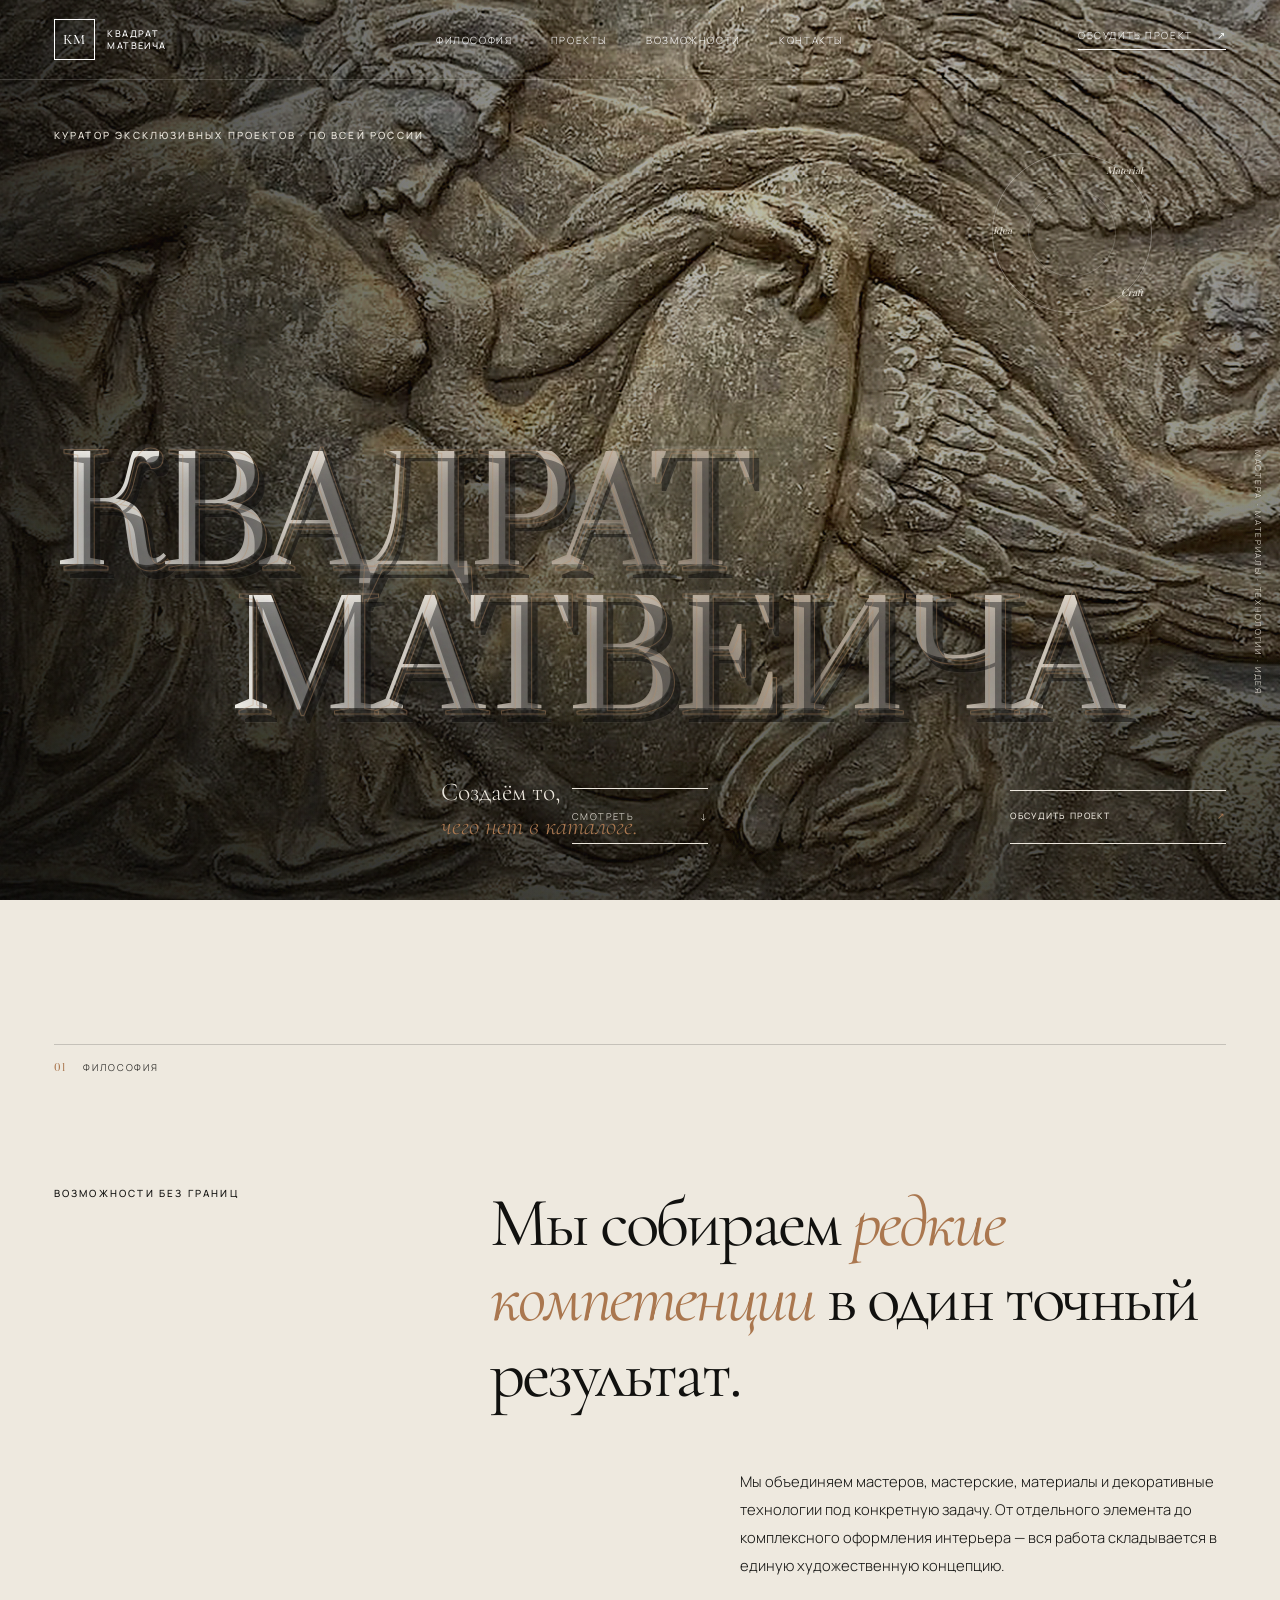
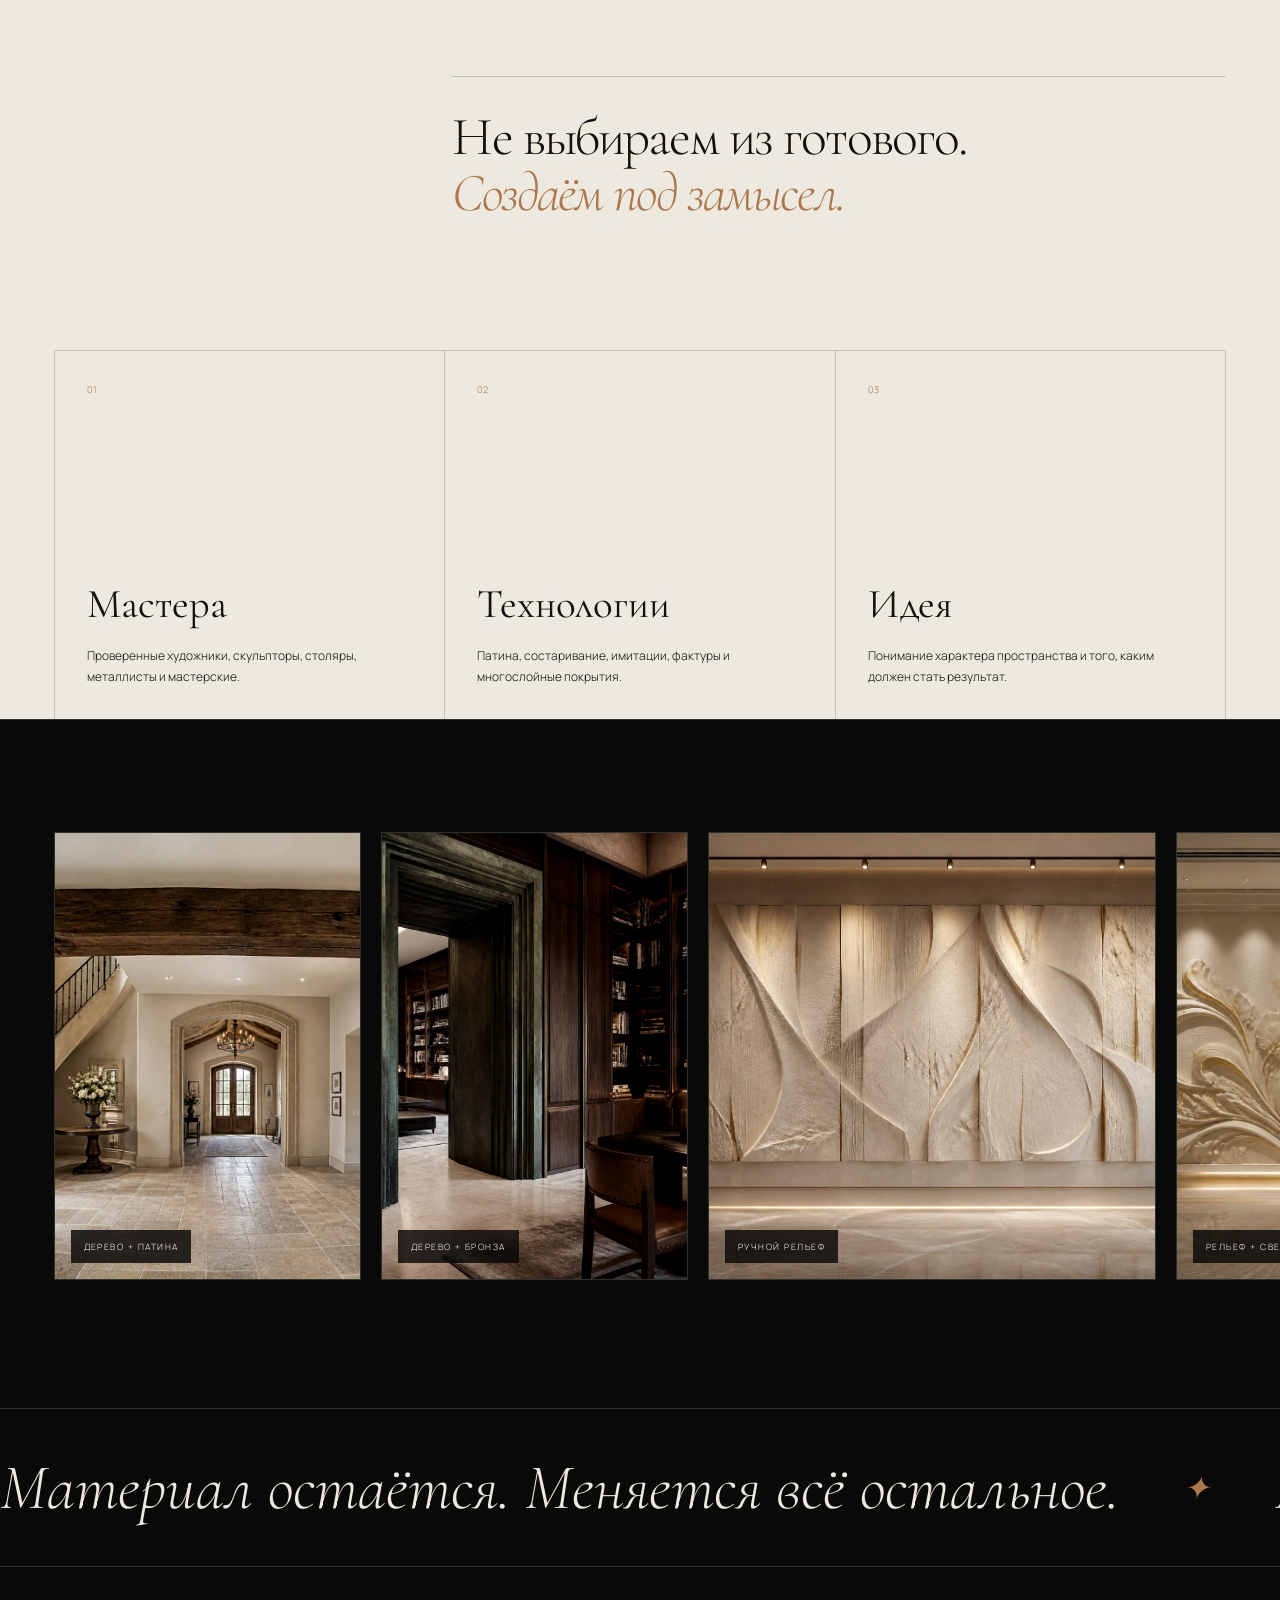
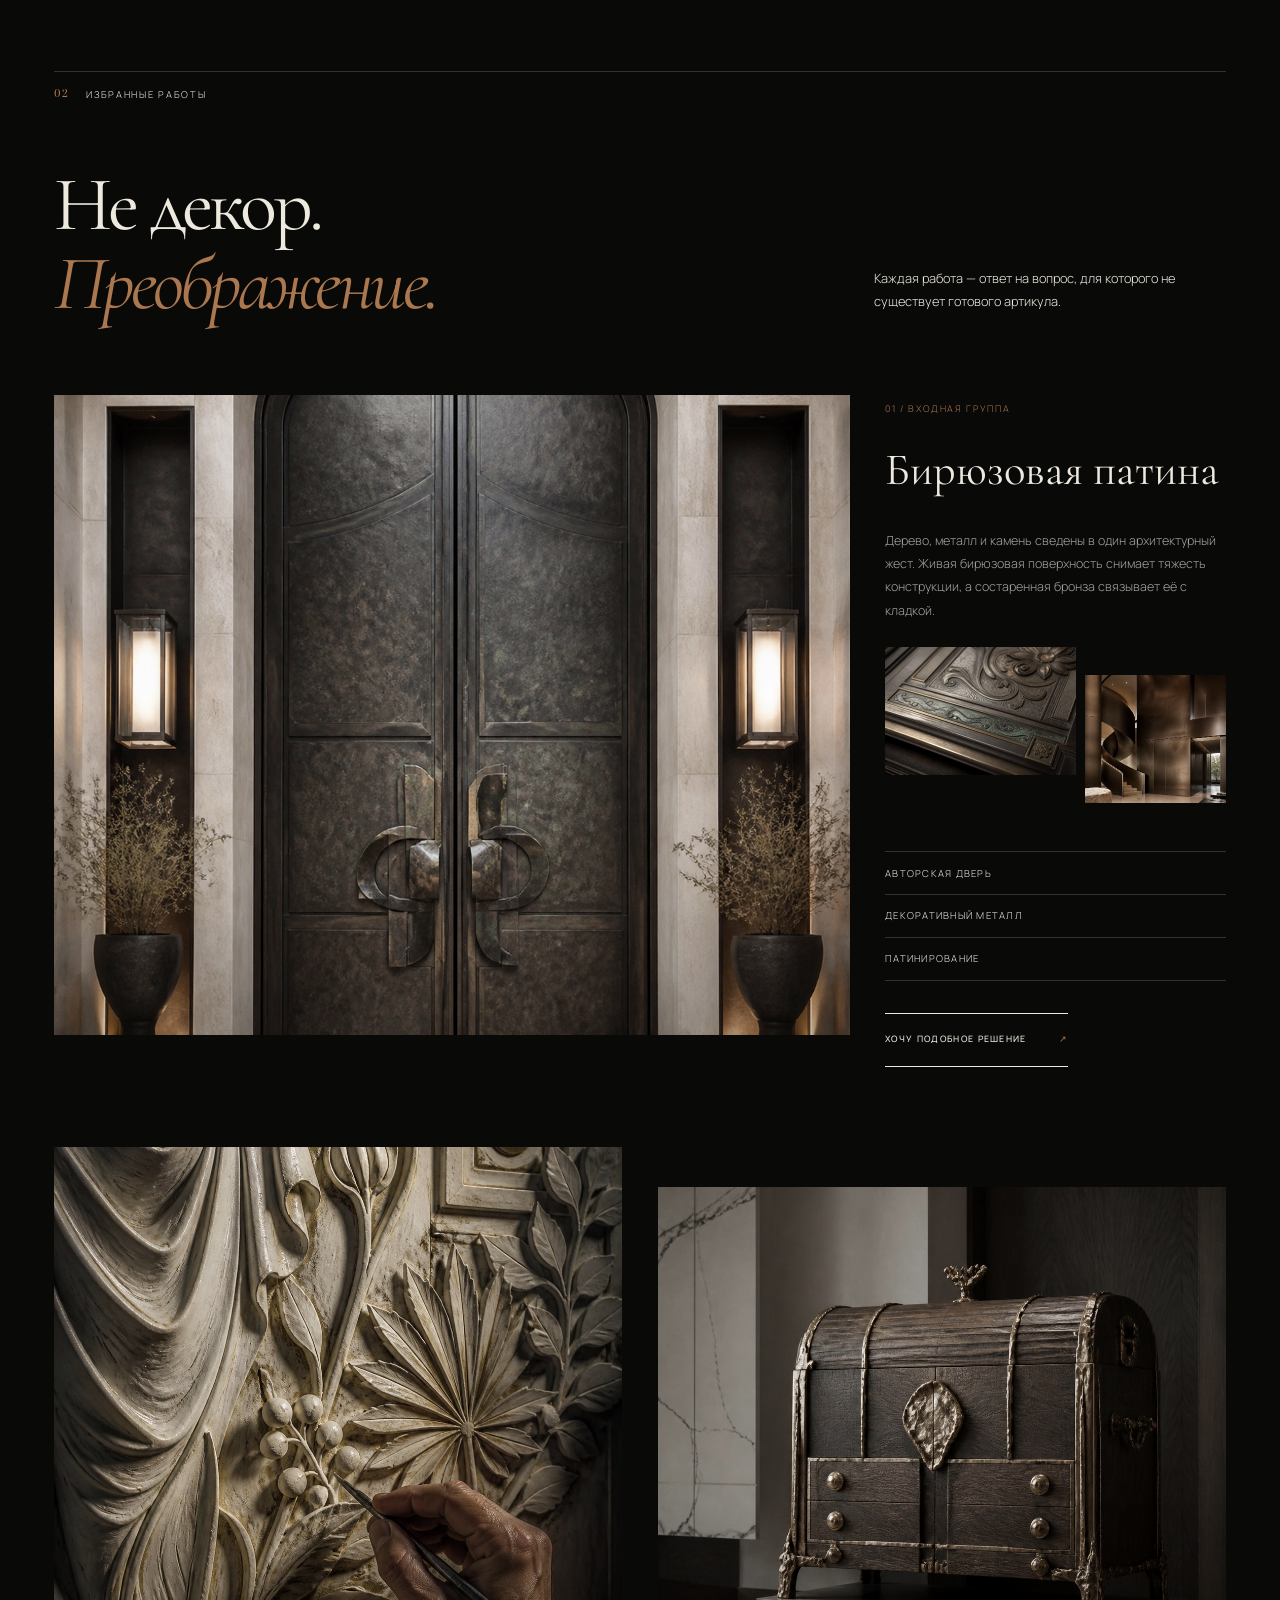
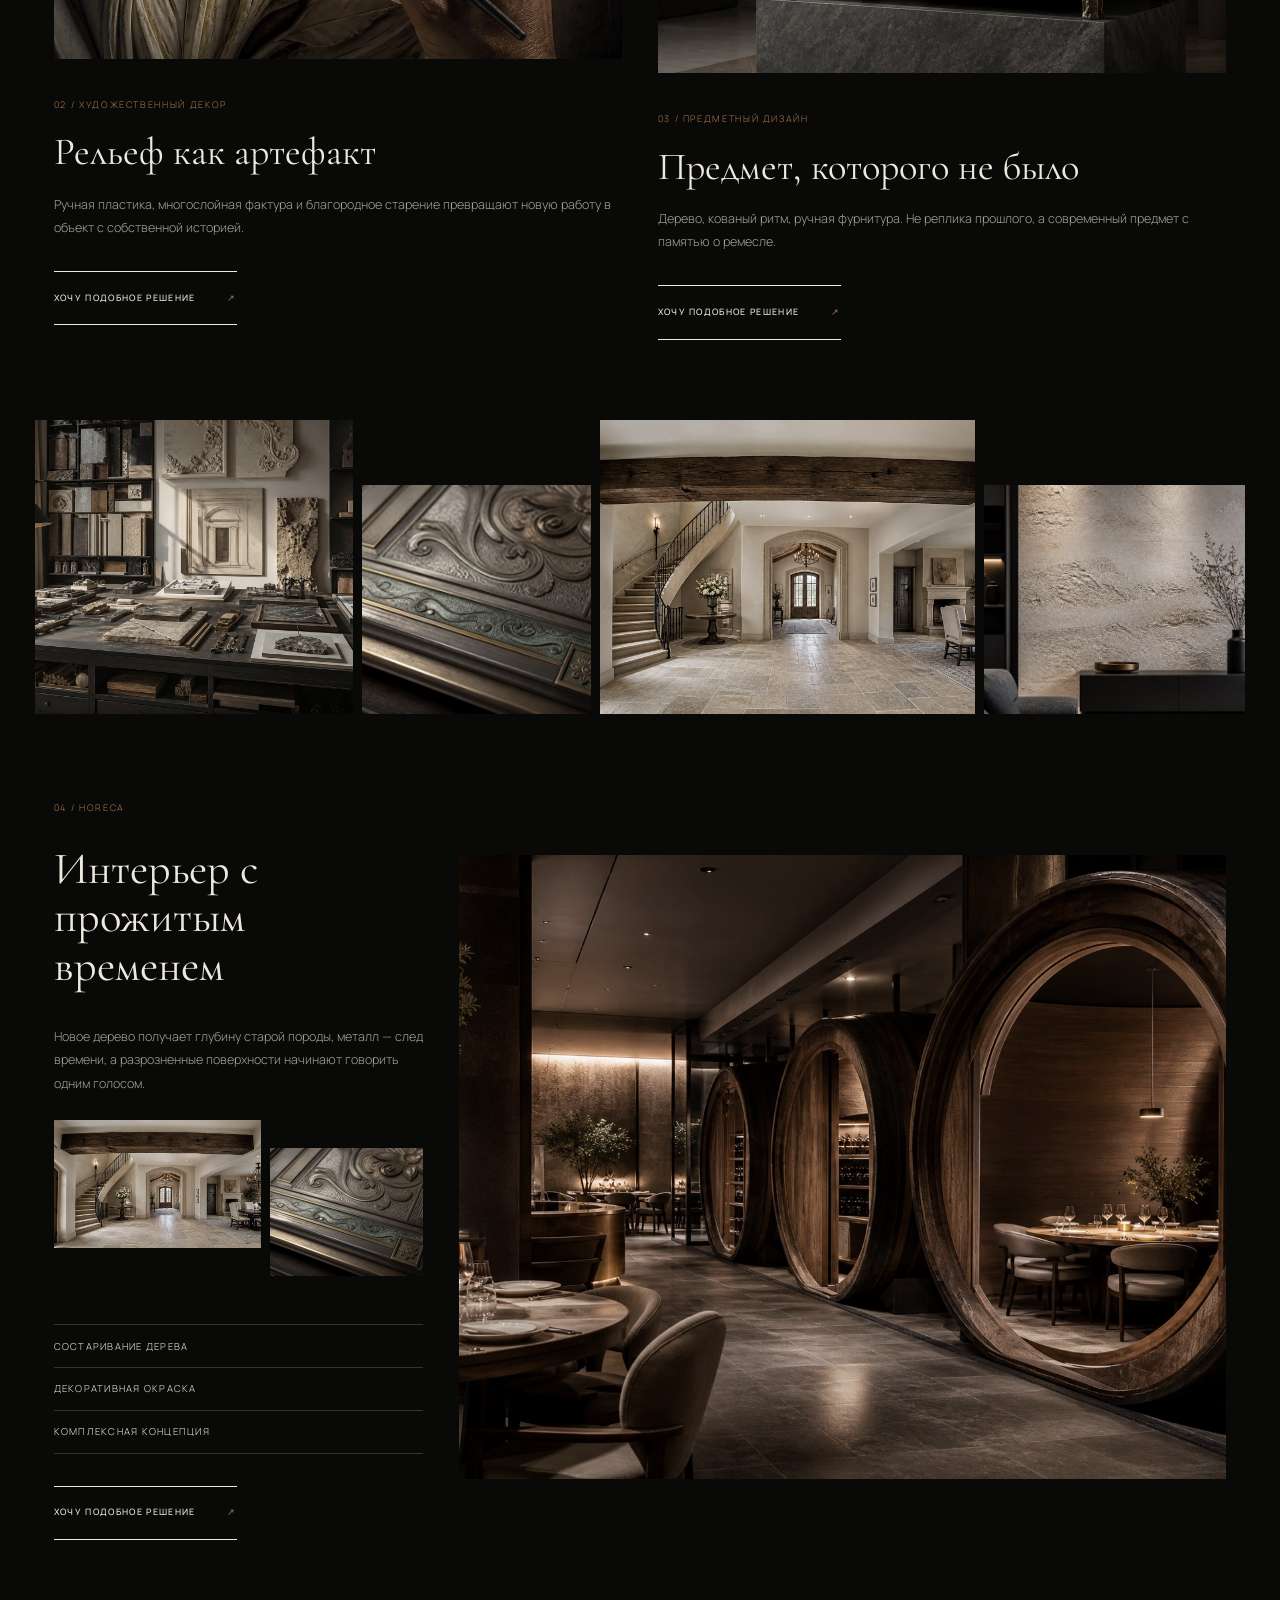
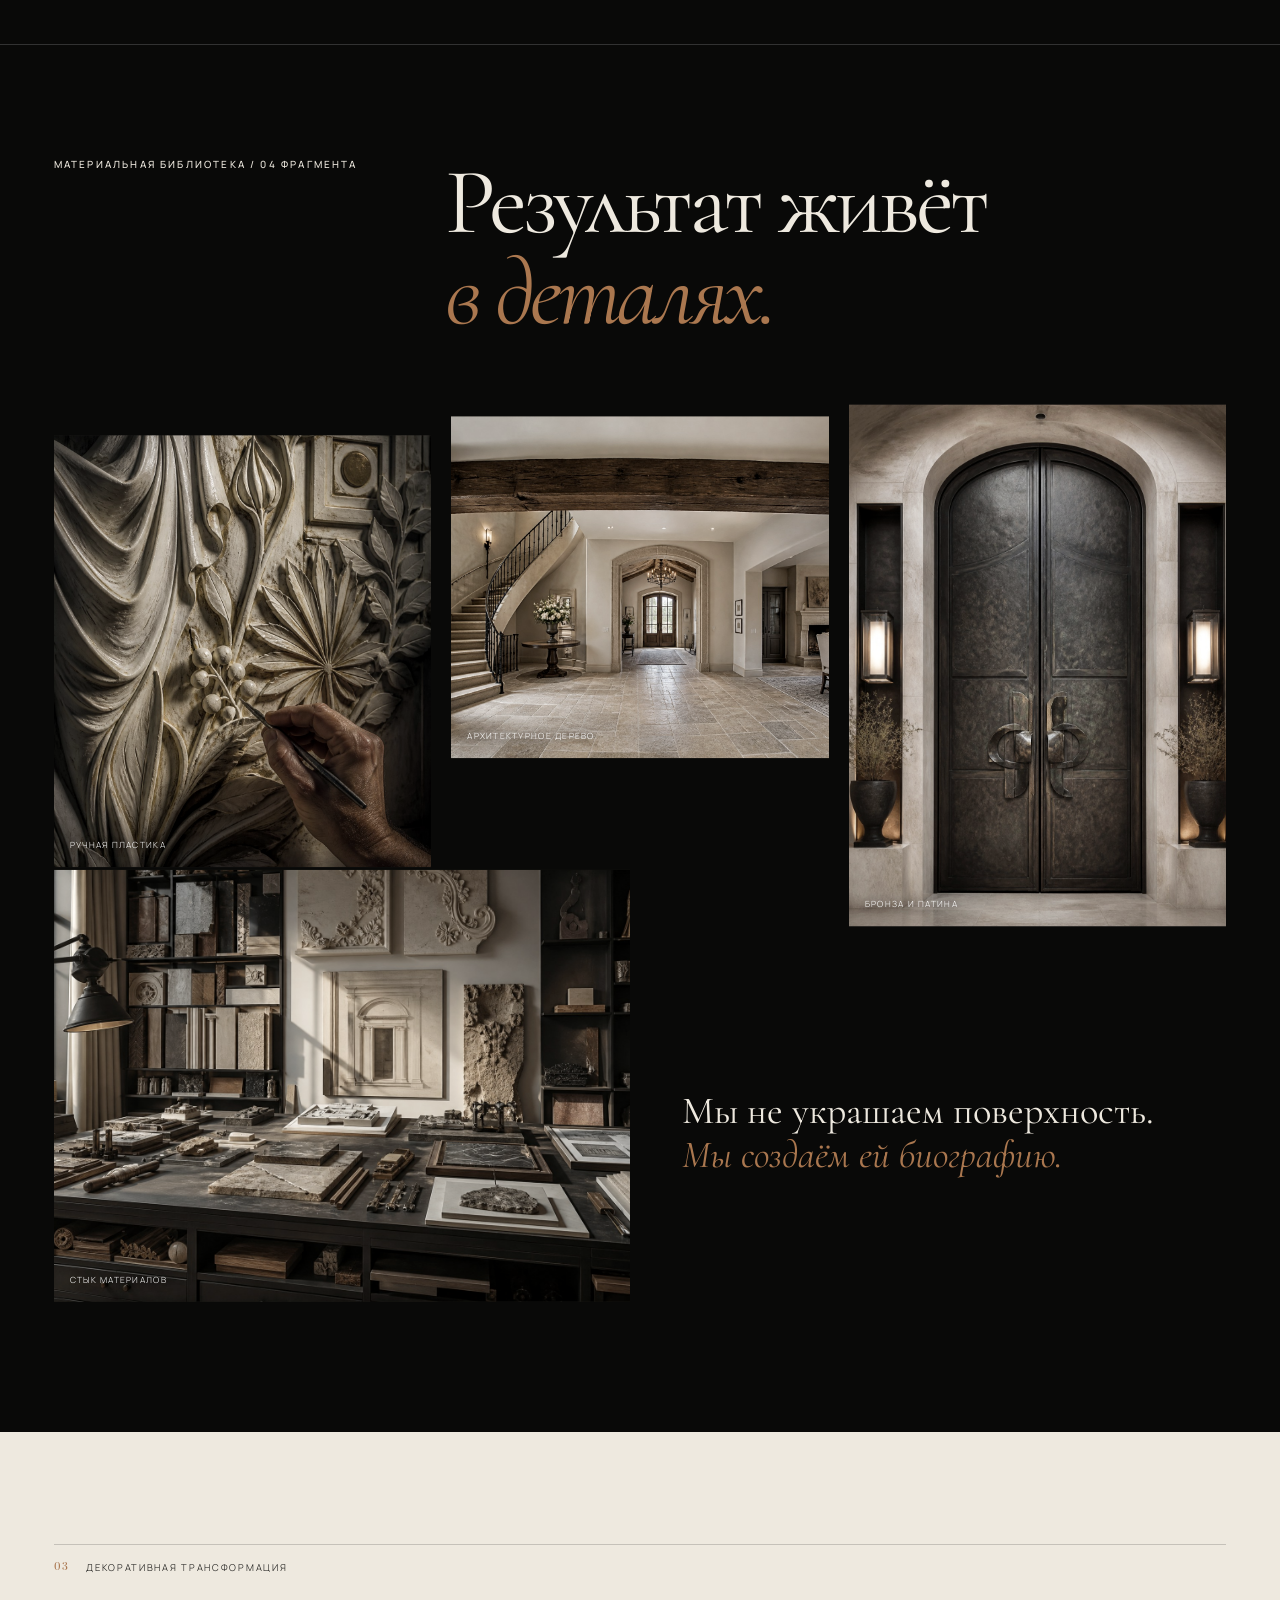
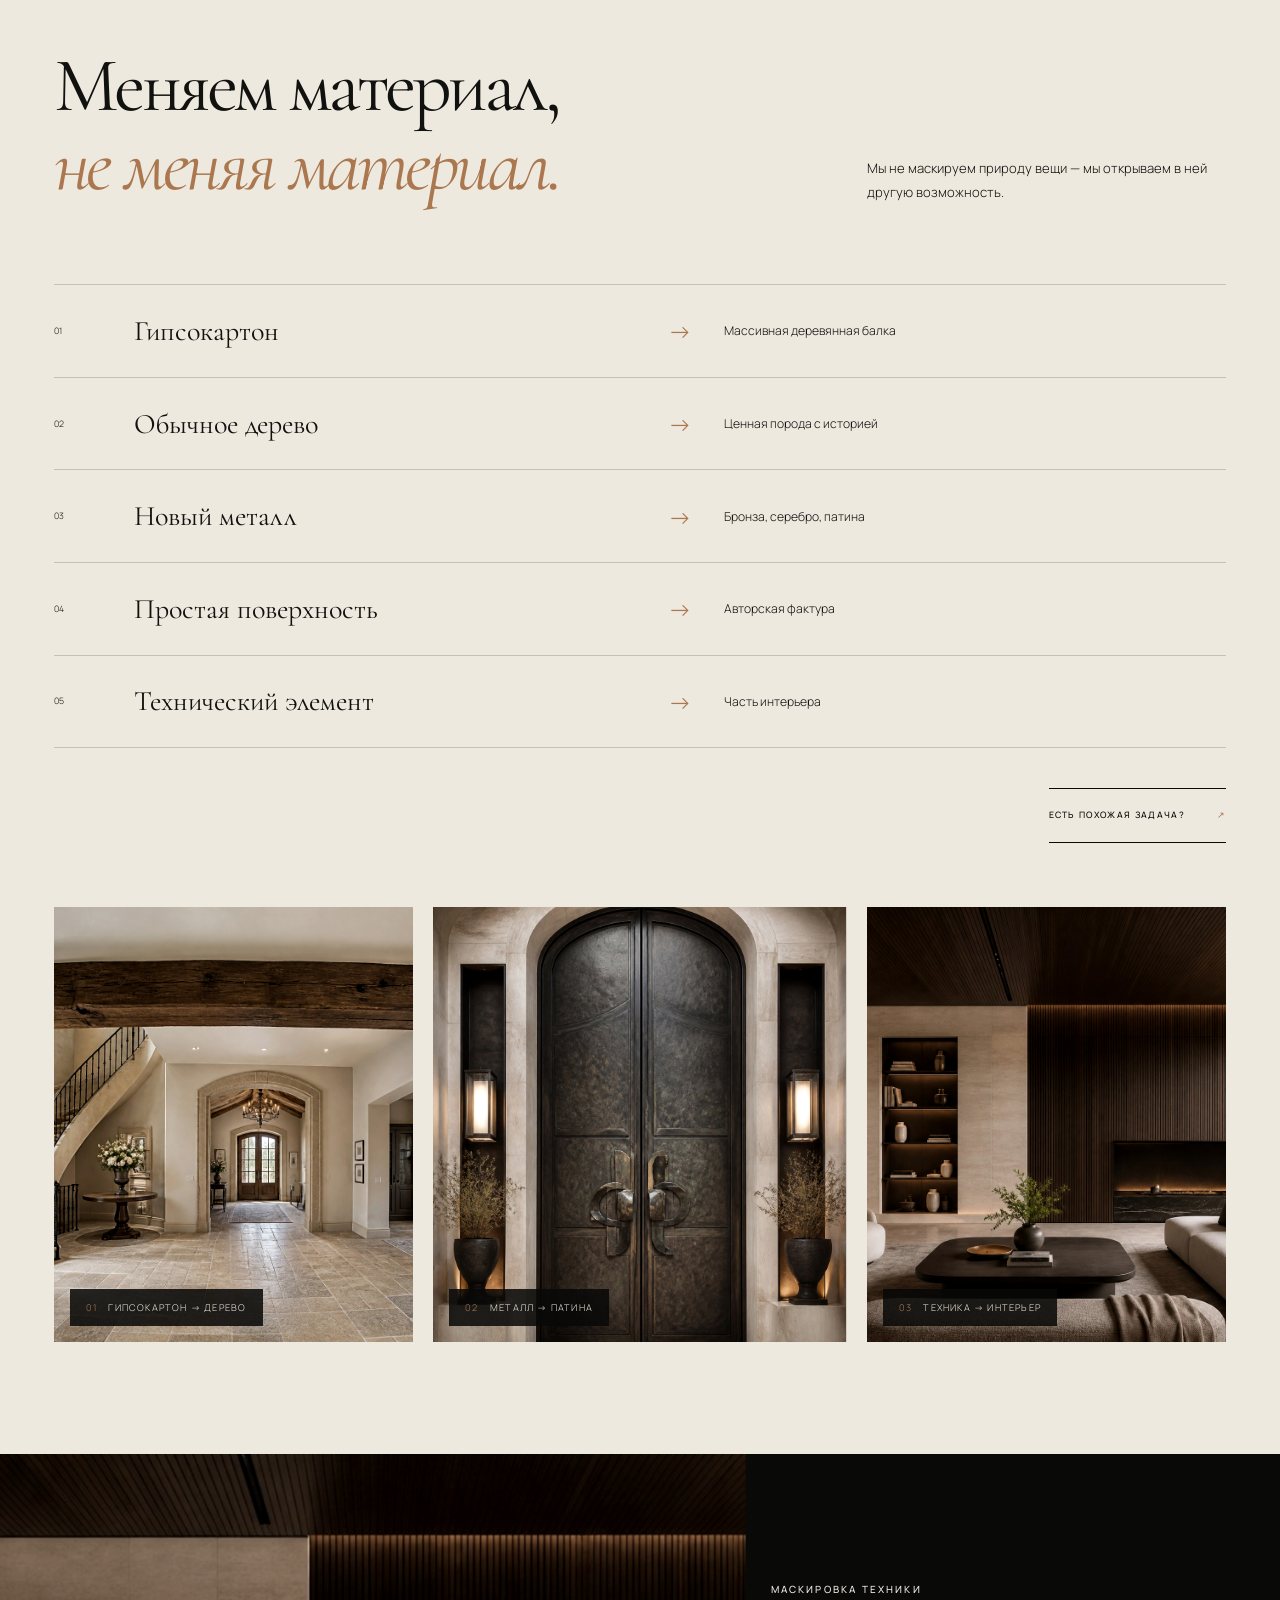
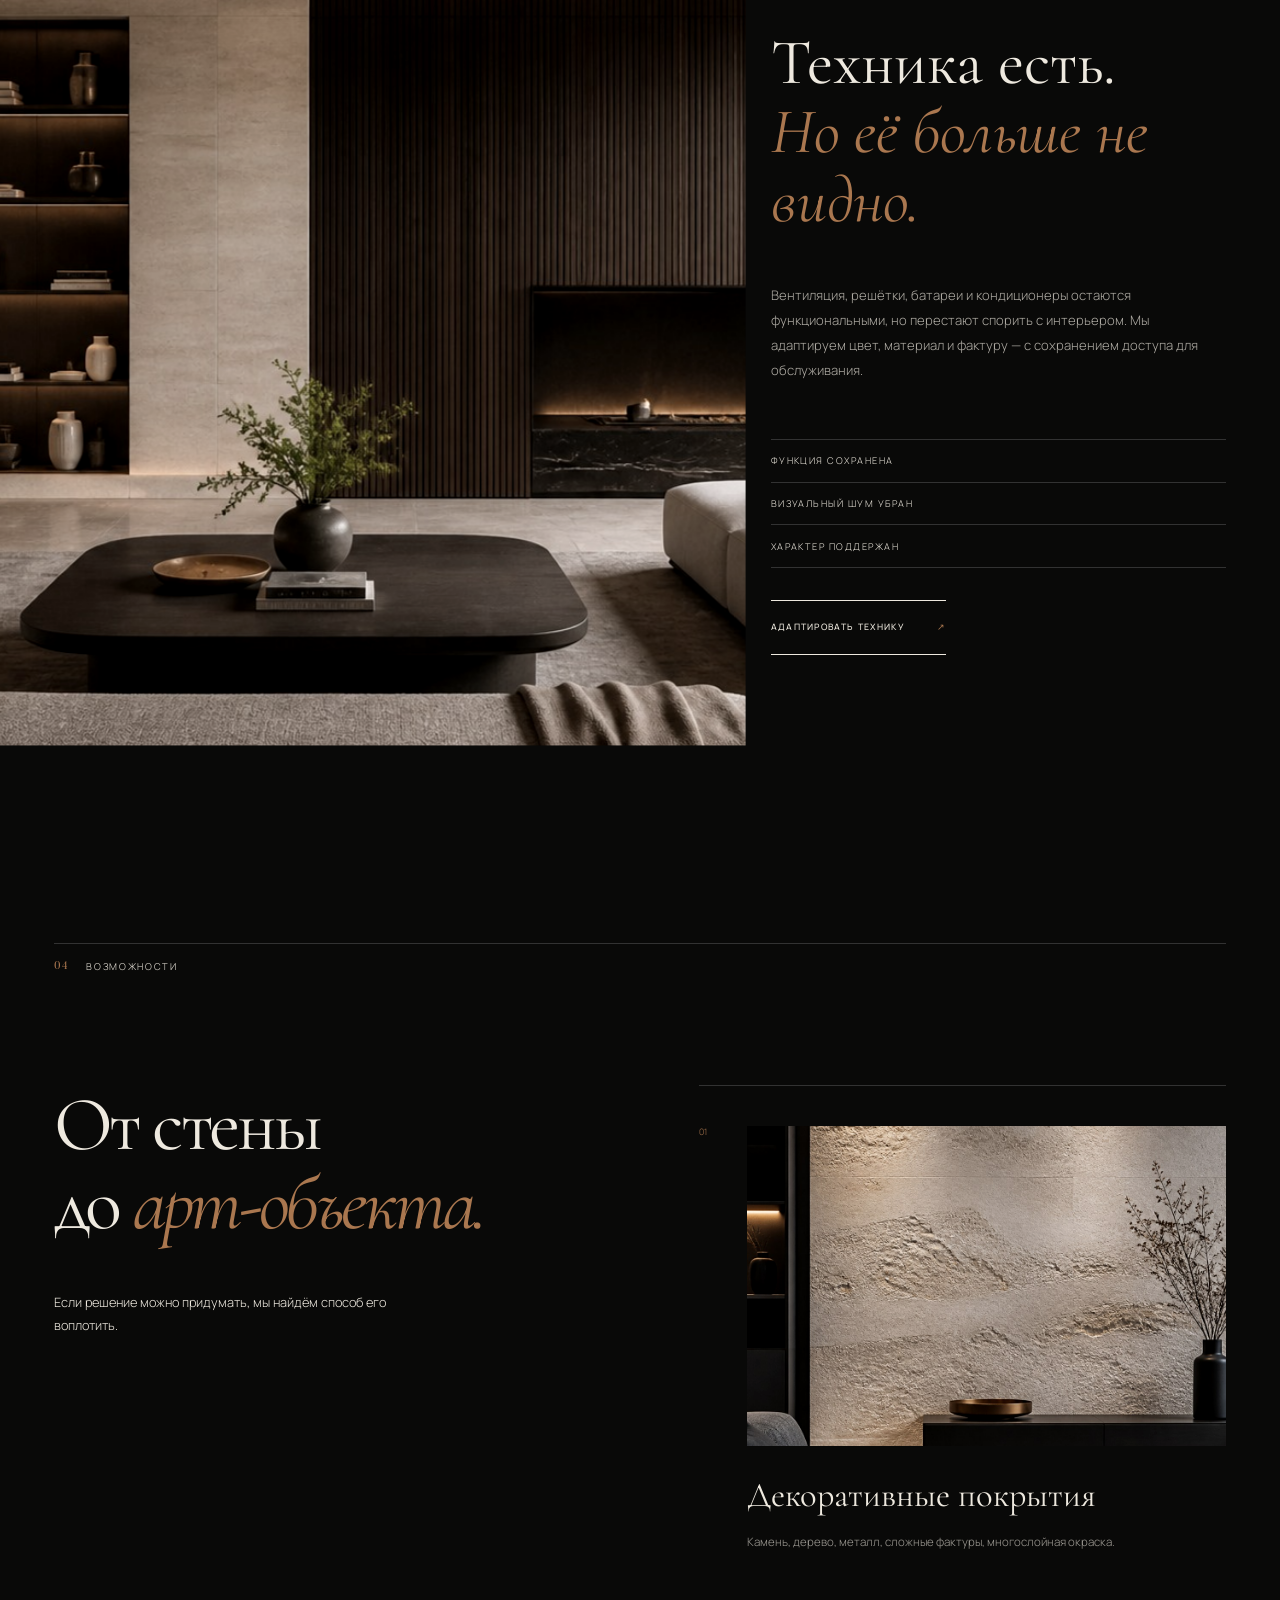
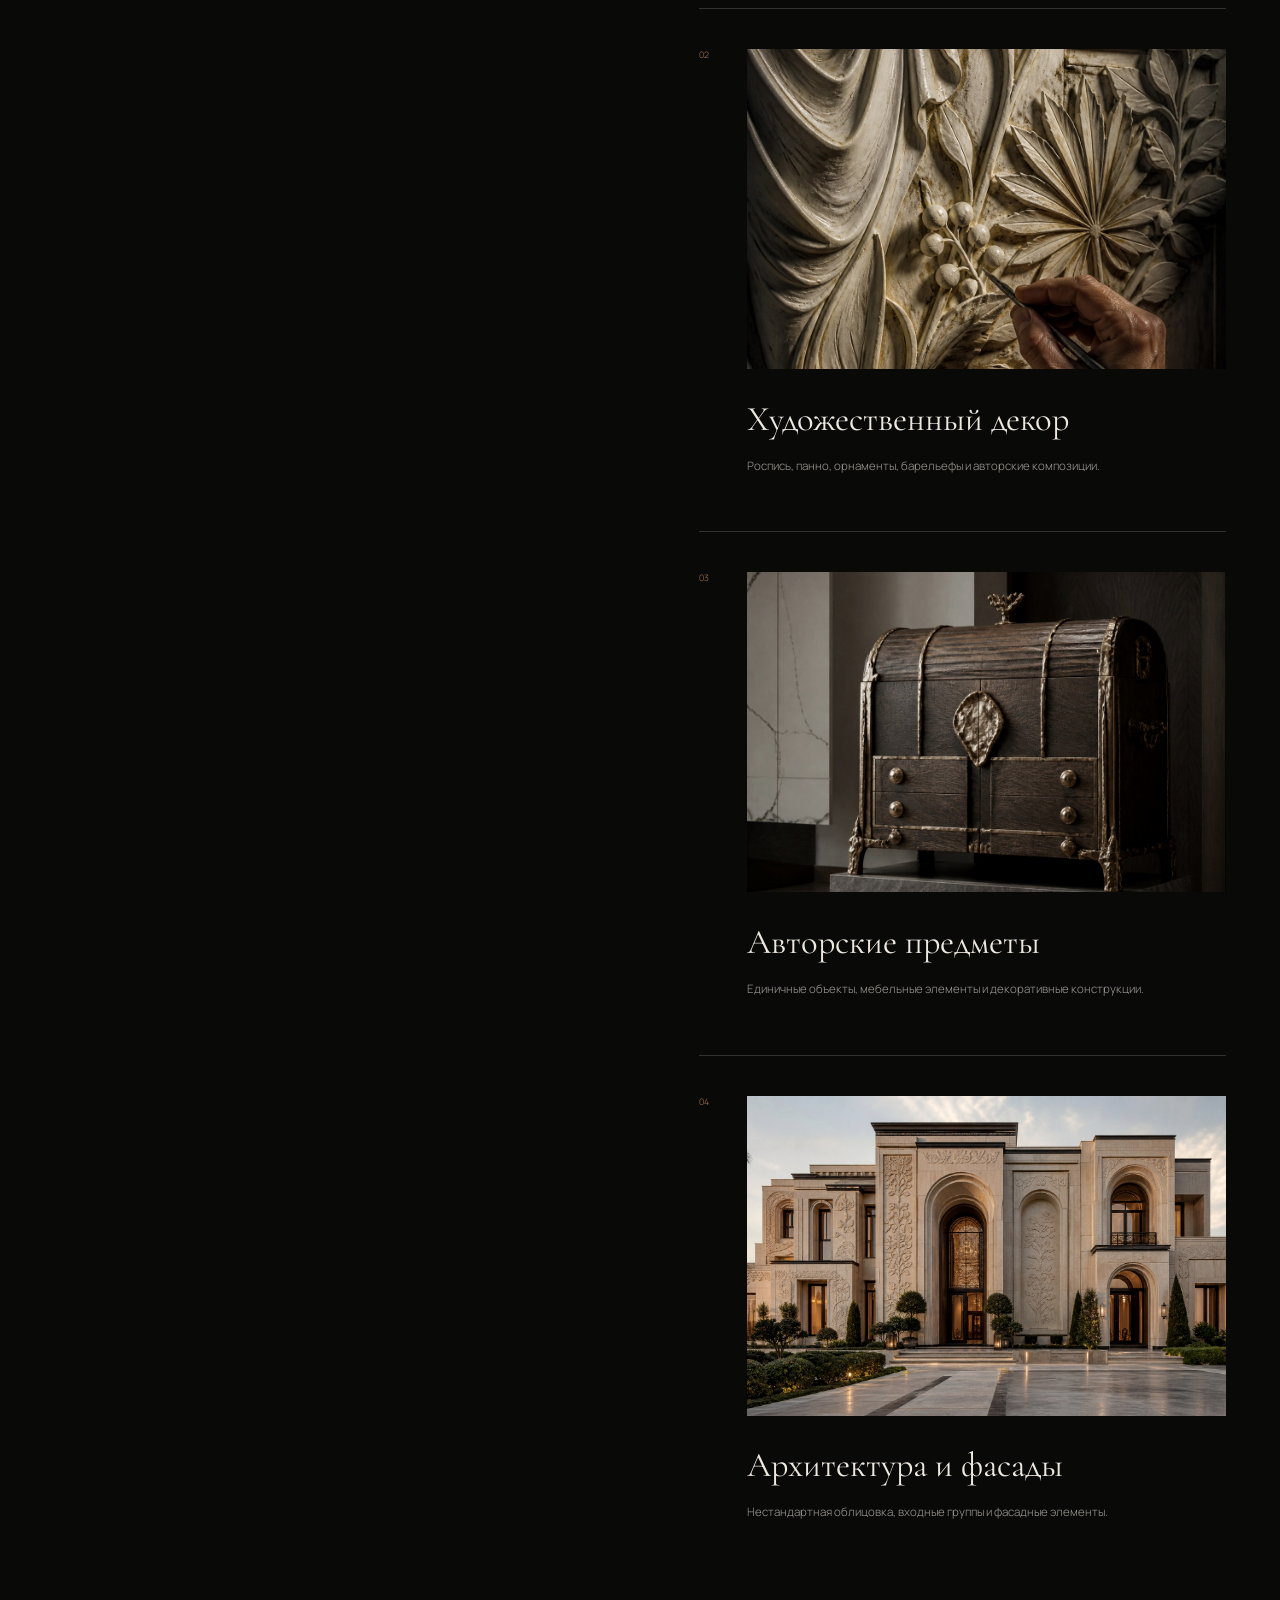
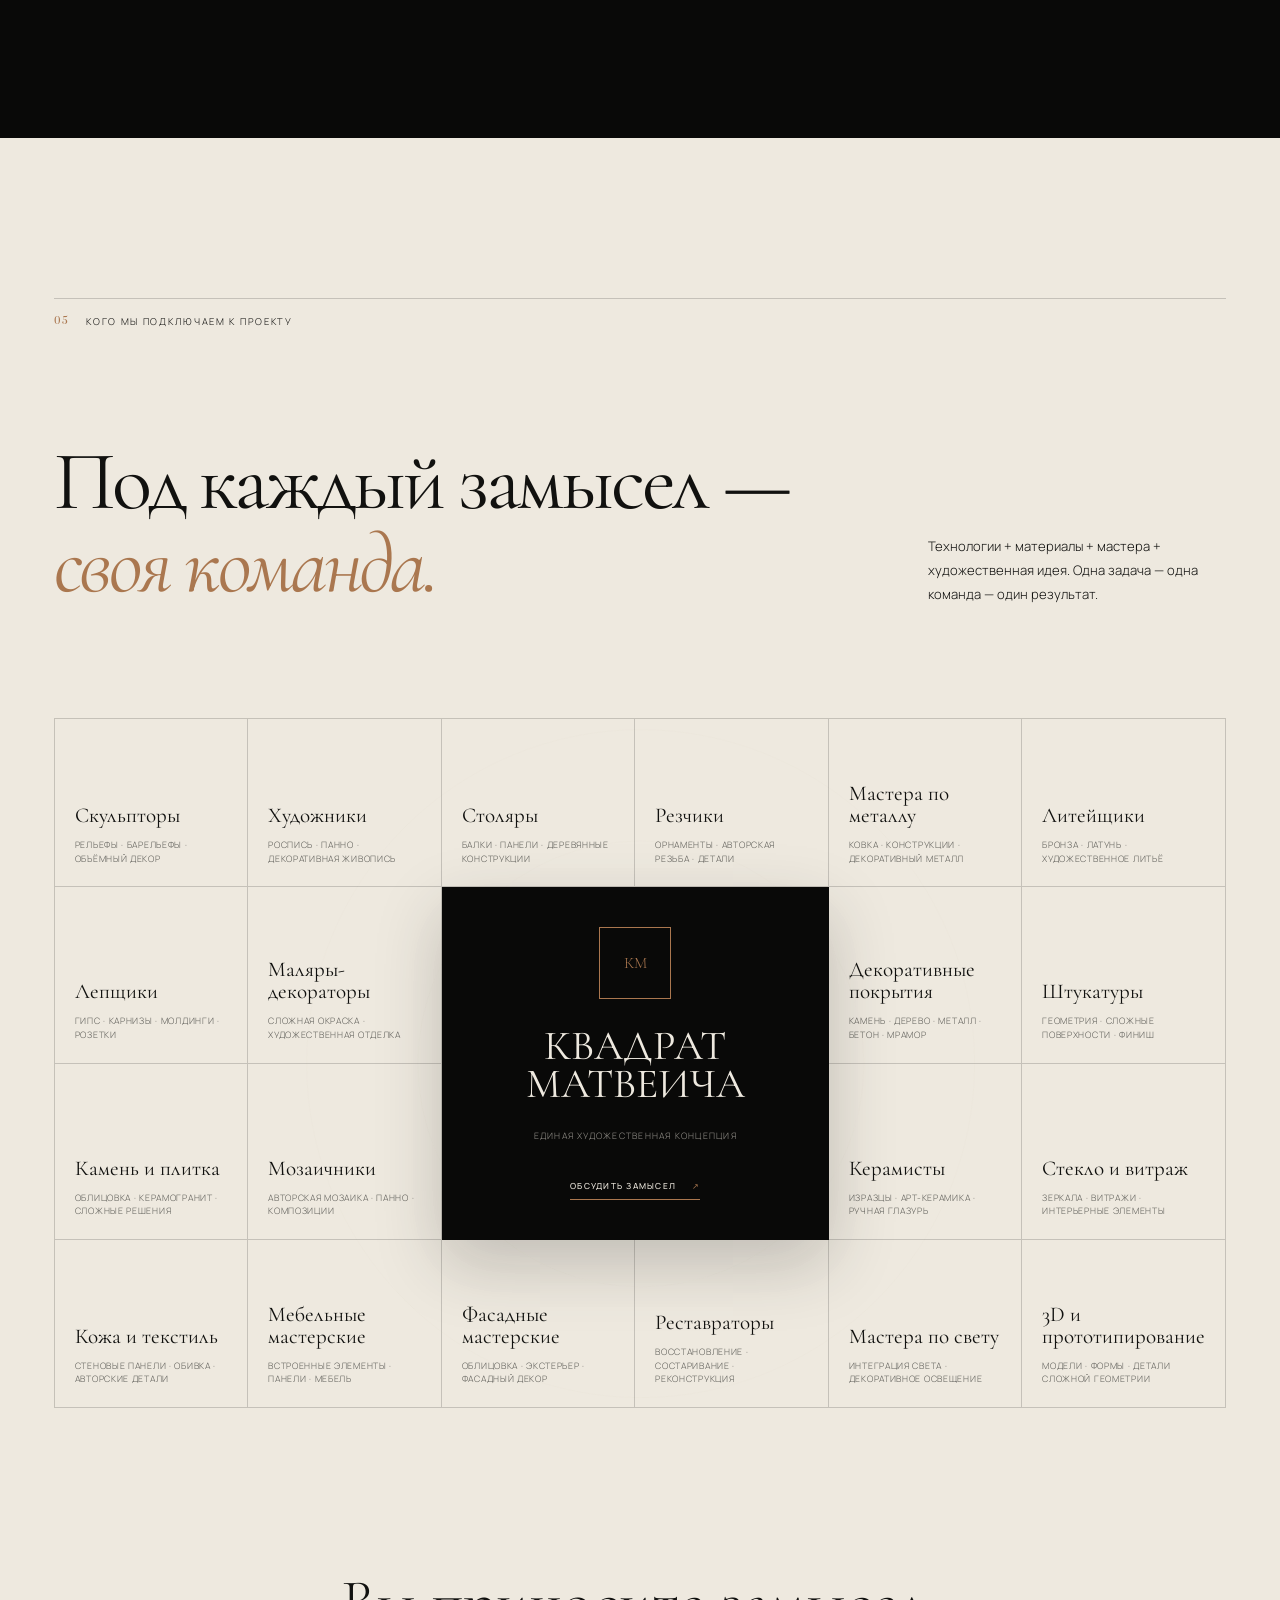
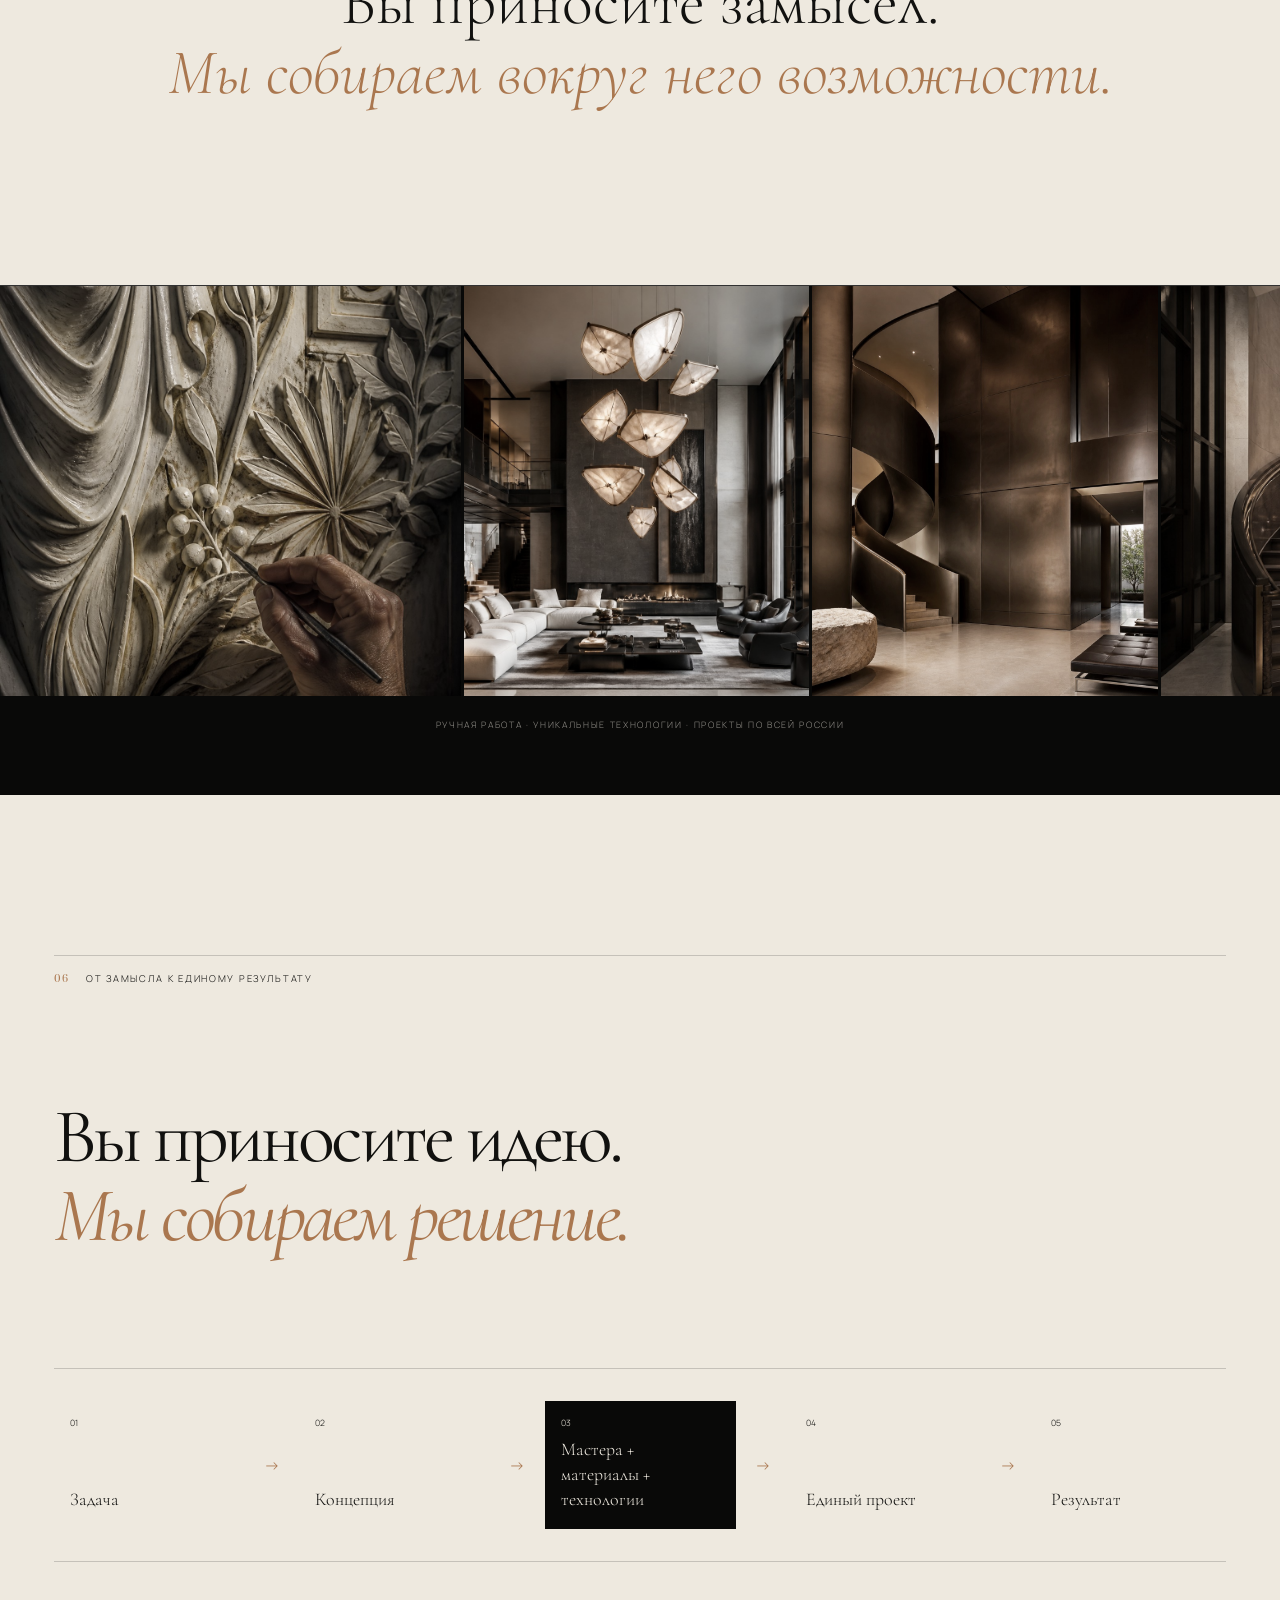
==== commit 07b152c3: "Turn hero title into dimensional interactive wordmark" ====
--- a/index.html
+++ b/index.html
@@ -7,7 +7,7 @@
   <meta property="og:title" content="КВАДРАТ МАТВЕИЧА"><meta property="og:description" content="Создаём то, чего нет в каталоге.">
   <meta property="og:image" content="assets/generated/hero-relief-4k-v2.jpg">
   <link rel="icon" href="assets/favicon.svg?v=2" type="image/svg+xml"><link rel="preconnect" href="https://fonts.googleapis.com"><link rel="preconnect" href="https://fonts.gstatic.com" crossorigin>
-  <link href="https://fonts.googleapis.com/css2?family=Cormorant+Garamond:ital,wght@0,400;0,500;1,400;1,500&family=Manrope:wght@300;400;500;600&display=swap" rel="stylesheet"><link rel="stylesheet" href="styles.css?v=20260830-5"><script src="script.js?v=20260830-5" defer></script>
+  <link href="https://fonts.googleapis.com/css2?family=Cormorant+Garamond:ital,wght@0,400;0,500;1,400;1,500&family=Manrope:wght@300;400;500;600&family=Prata&display=swap" rel="stylesheet"><link rel="stylesheet" href="styles.css?v=20260830-6"><script src="script.js?v=20260830-6" defer></script>
 </head><body>
   <div class="noise" aria-hidden="true"></div><div class="cursor" aria-hidden="true"><span></span></div>
   <header class="header" data-header>
@@ -17,7 +17,7 @@
   </header>
   <main id="top">
     <section class="hero dark-section"><div class="hero-image parallax" data-speed="0.12"></div><div class="hero-wash"></div><div class="hero-orbit" aria-hidden="true"><span>Idea</span><span>Material</span><span>Craft</span></div>
-      <div class="hero-content"><p class="overline split-reveal">Куратор эксклюзивных проектов · По всей России</p><h1 class="hero-title"><span class="title-line"><i>КВАДРАТ</i></span><span class="title-line indent"><i>МАТВЕИЧА</i></span></h1>
+      <div class="hero-content"><p class="overline split-reveal">Куратор эксклюзивных проектов · По всей России</p><h1 class="hero-title"><span class="title-line"><i data-text="КВАДРАТ">КВАДРАТ</i></span><span class="title-line indent"><i data-text="МАТВЕИЧА">МАТВЕИЧА</i></span></h1>
         <div class="hero-foot reveal"><p>Создаём то,<br><em>чего нет в каталоге.</em></p><div class="hero-actions"><a class="context-cta context-cta-light" href="#contact-dialog" data-open-contact data-contact-topic="Обсудить проект"><span>Обсудить проект</span><i>↗</i></a><a class="scroll-link magnetic" href="#philosophy"><span>Смотреть</span><i>↓</i></a></div></div></div><p class="hero-side">Мастера · Материалы · Технологии · Идея</p>
     </section>
     <section class="intro light-section" id="philosophy" data-contact-zone><div class="section-label reveal"><span>01</span><p>Философия</p></div>
--- a/styles.css
+++ b/styles.css
@@ -200,3 +200,14 @@
   .audience{box-shadow:0 0 0 100vmax var(--black);clip-path:inset(0 -100vmax)}
   .conceal-copy,.audience-copy{padding-left:9rem;padding-right:9rem}
 }
+
+/* Hero wordmark as a dimensional editorial object. */
+.hero{--hero-shift-x:0px;--hero-shift-y:0px;--hero-shadow-x:10px;--hero-shadow-y:14px;--hero-tilt-x:0deg;--hero-tilt-y:0deg}
+.hero-title{font-family:Prata,"Times New Roman",serif;font-weight:400;letter-spacing:-.038em;transform:perspective(1300px) translate3d(var(--hero-shift-x),var(--hero-shift-y),0) rotateX(var(--hero-tilt-x)) rotateY(var(--hero-tilt-y));transform-origin:48% 70%;transition:transform .18s ease-out;isolation:isolate}
+.hero-title .title-line{overflow:visible;clip-path:inset(-.22em -.12em -.25em -.12em)}
+.hero-title .title-line i{position:relative;z-index:1;color:#f4efe5;background:linear-gradient(108deg,#d4c9b8 0%,#fffdf7 24%,#b6a48e 52%,#f5eee2 73%,#c8b8a3 100%);background-size:180% 100%;background-position:calc(50% + var(--hero-shift-x)) 50%;-webkit-background-clip:text;background-clip:text;-webkit-text-fill-color:transparent;text-shadow:0 2px 1px rgba(255,255,255,.08),0 14px 30px rgba(0,0,0,.28);filter:drop-shadow(0 1px 0 rgba(255,255,255,.16))}
+.hero-title .title-line i:before,.hero-title .title-line i:after{content:attr(data-text);position:absolute;inset:0;pointer-events:none}
+.hero-title .title-line i:before{z-index:-1;-webkit-text-fill-color:transparent;-webkit-text-stroke:1px rgba(190,143,102,.58);transform:translate3d(4px,6px,-1px);opacity:.72}
+.hero-title .title-line i:after{z-index:-2;-webkit-text-fill-color:rgba(3,3,2,.48);text-shadow:0 1.2rem 2.5rem rgba(0,0,0,.58);transform:translate3d(var(--hero-shadow-x),var(--hero-shadow-y),-2px);filter:blur(.45px)}
+@media(max-width:900px){.hero-title{letter-spacing:-.03em;transform:none}.hero-title .title-line i:before{transform:translate(3px,4px)}.hero-title .title-line i:after{transform:translate(6px,8px)}}
+@media(prefers-reduced-motion:reduce){.hero-title{transform:none;transition:none}}
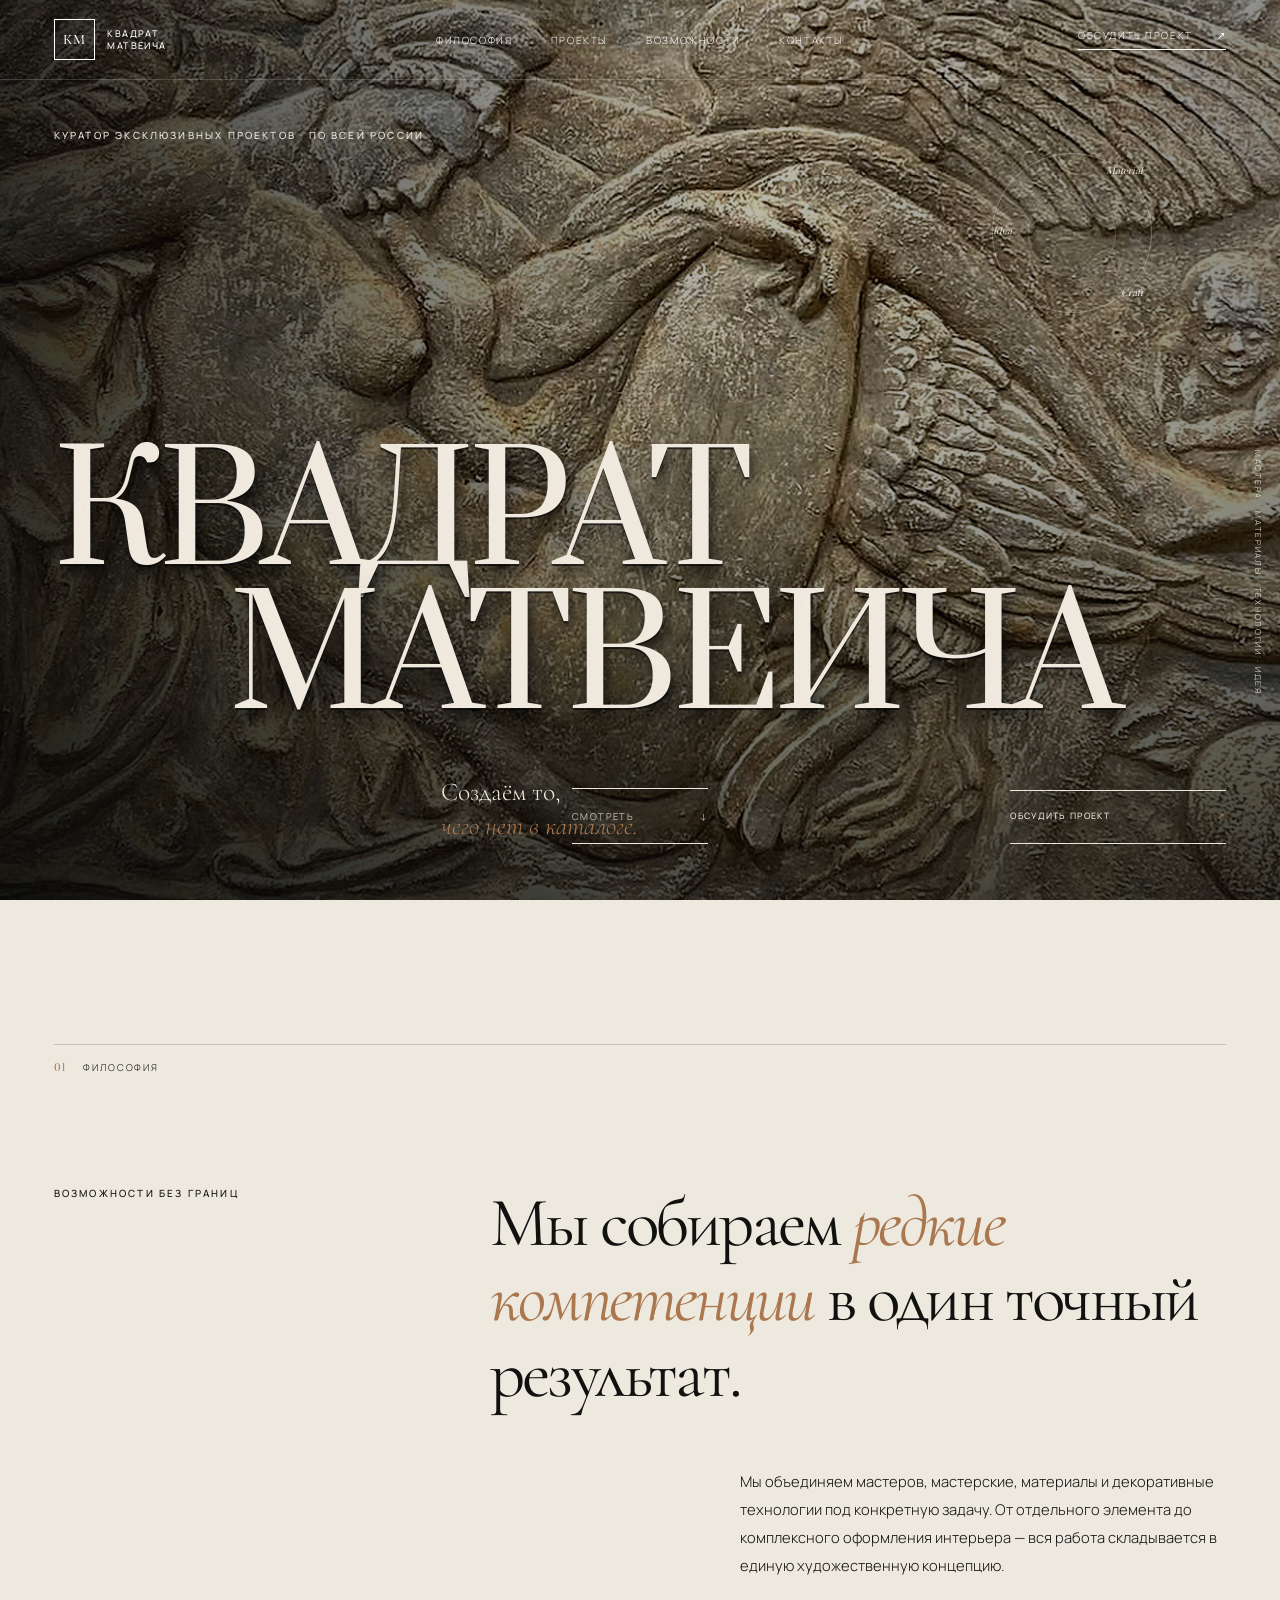
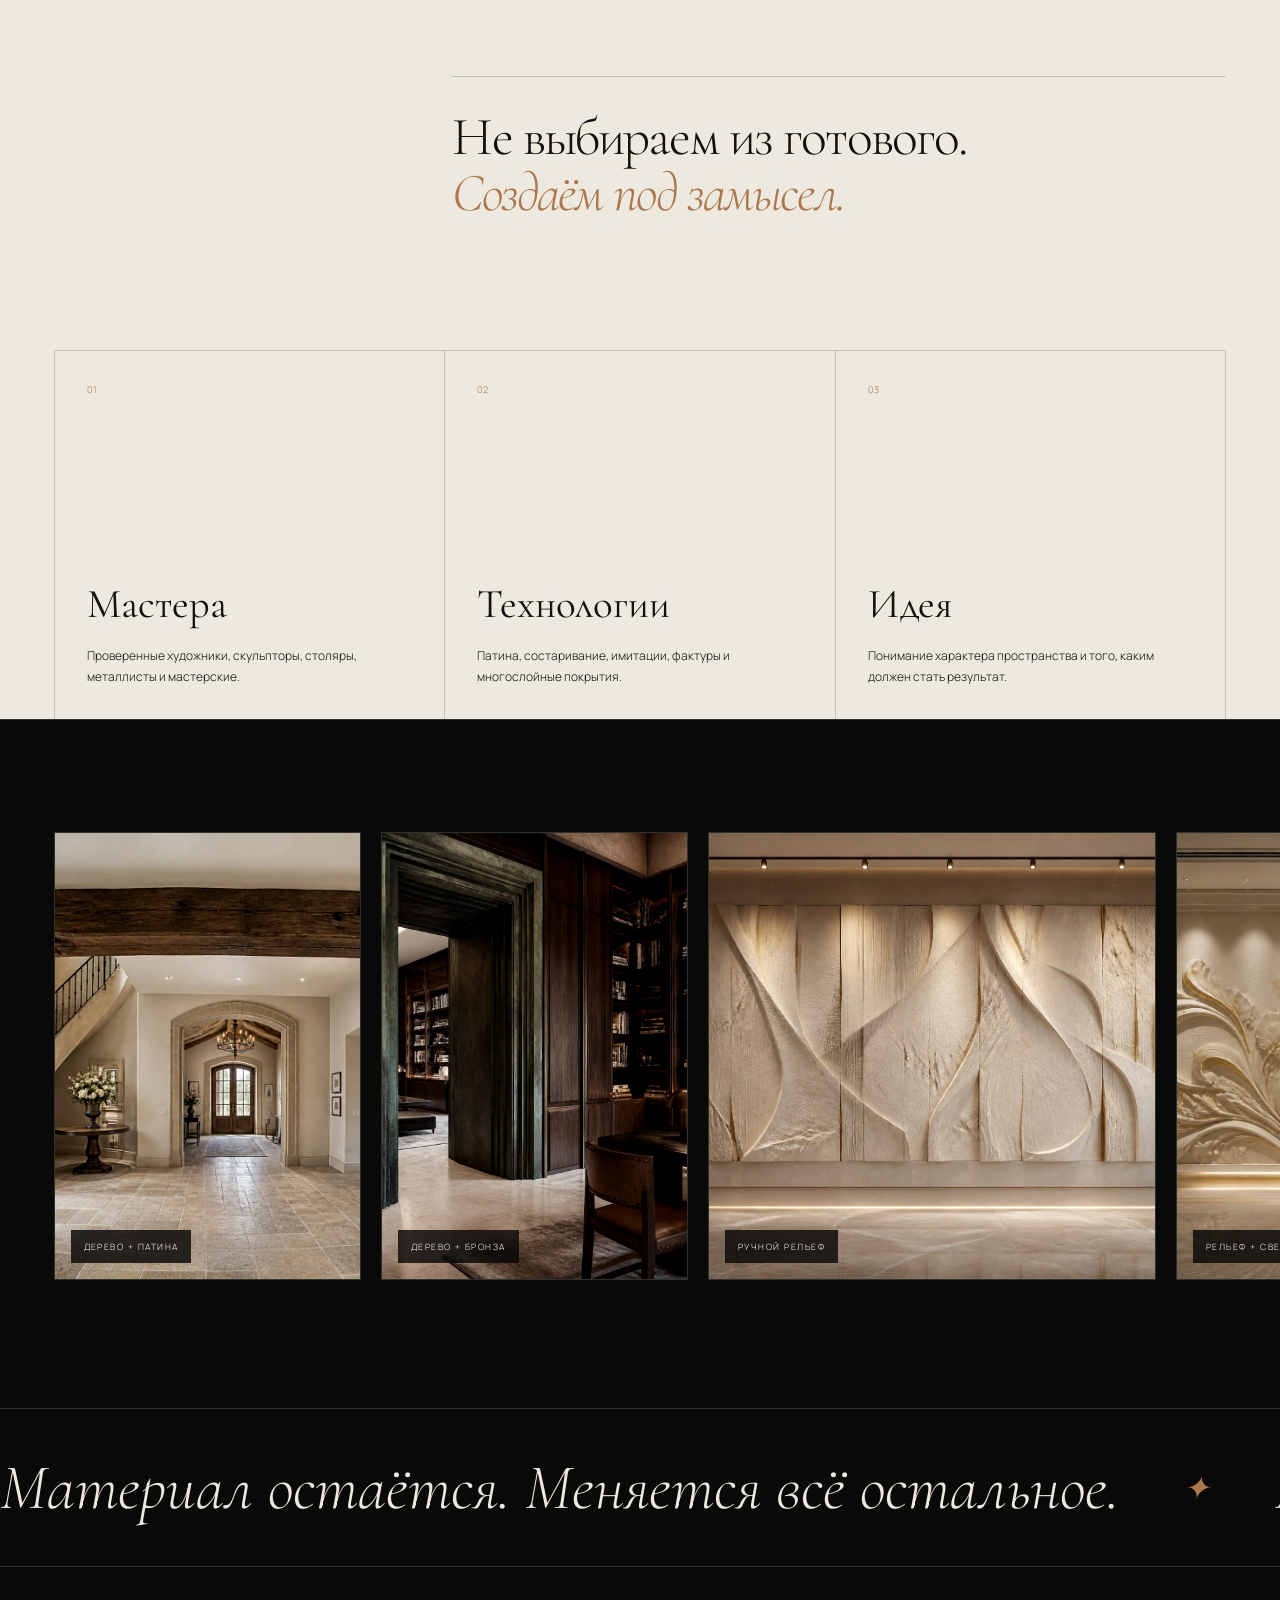
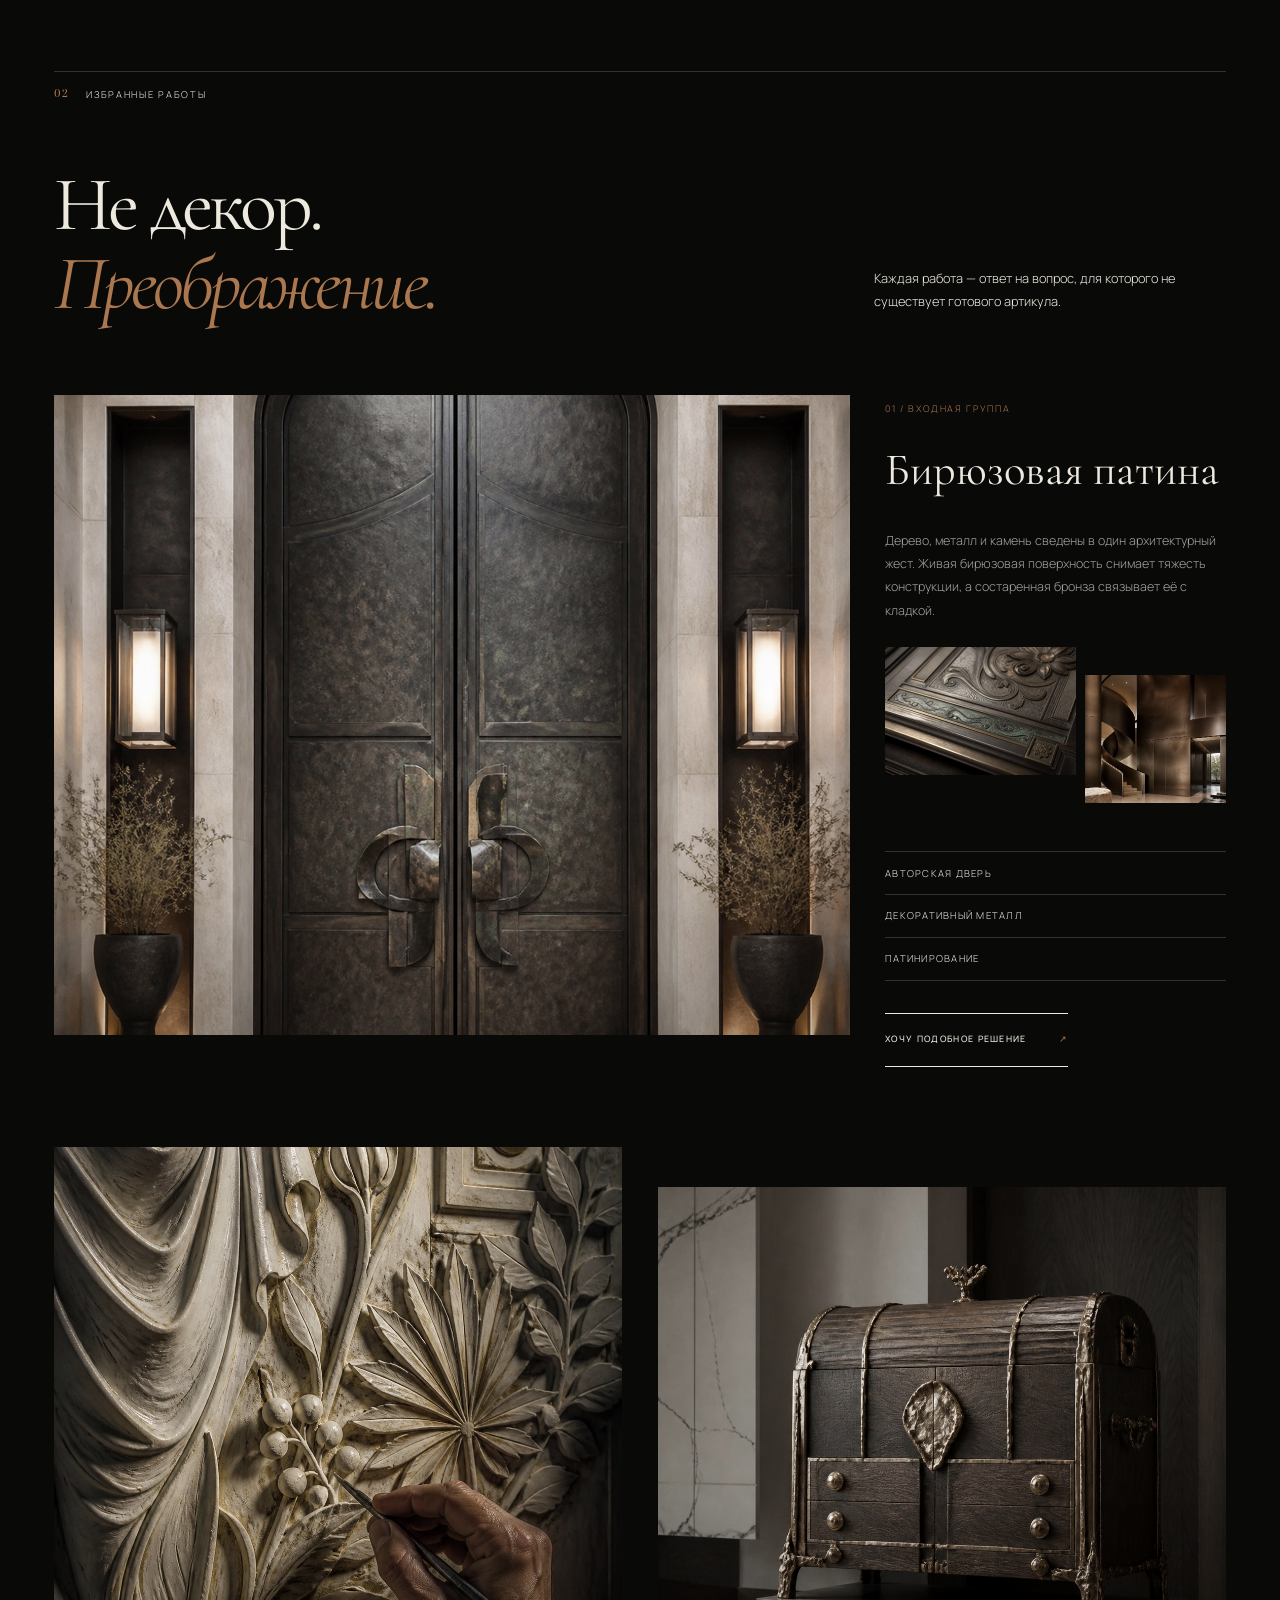
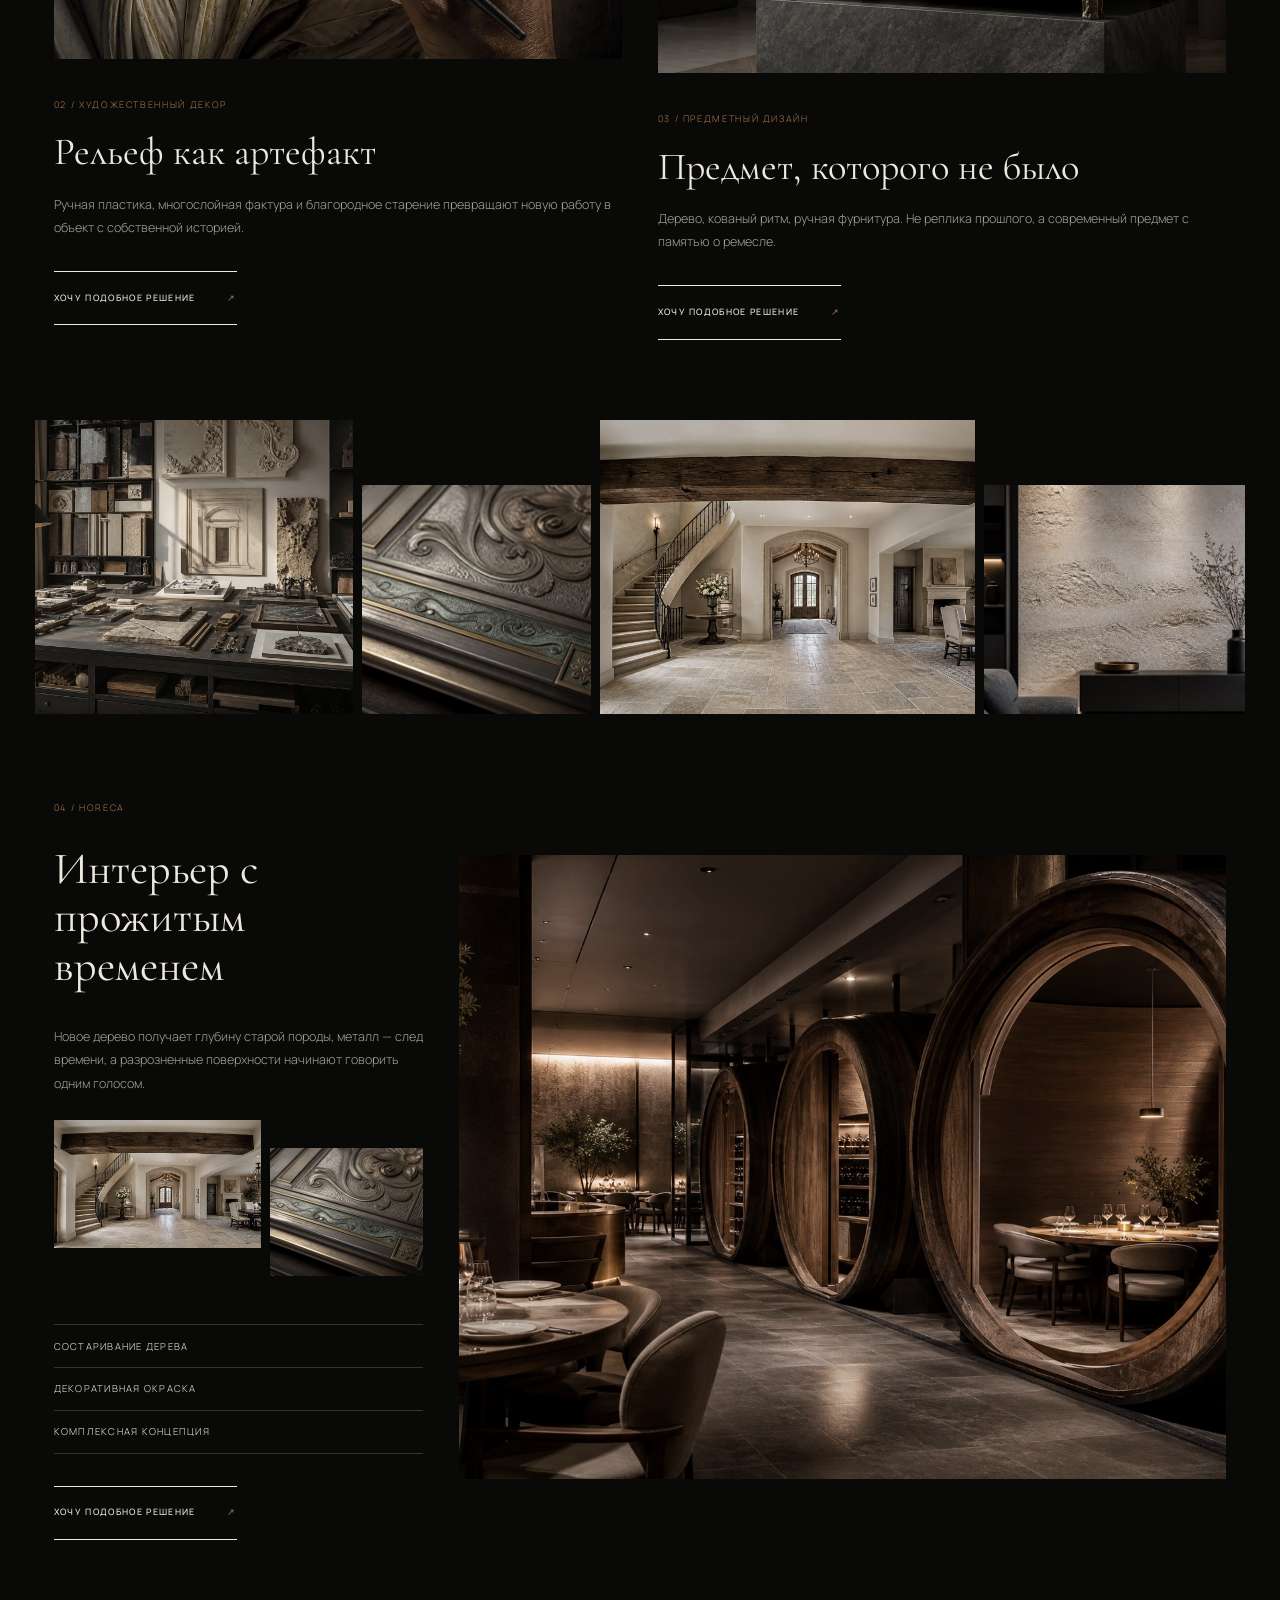
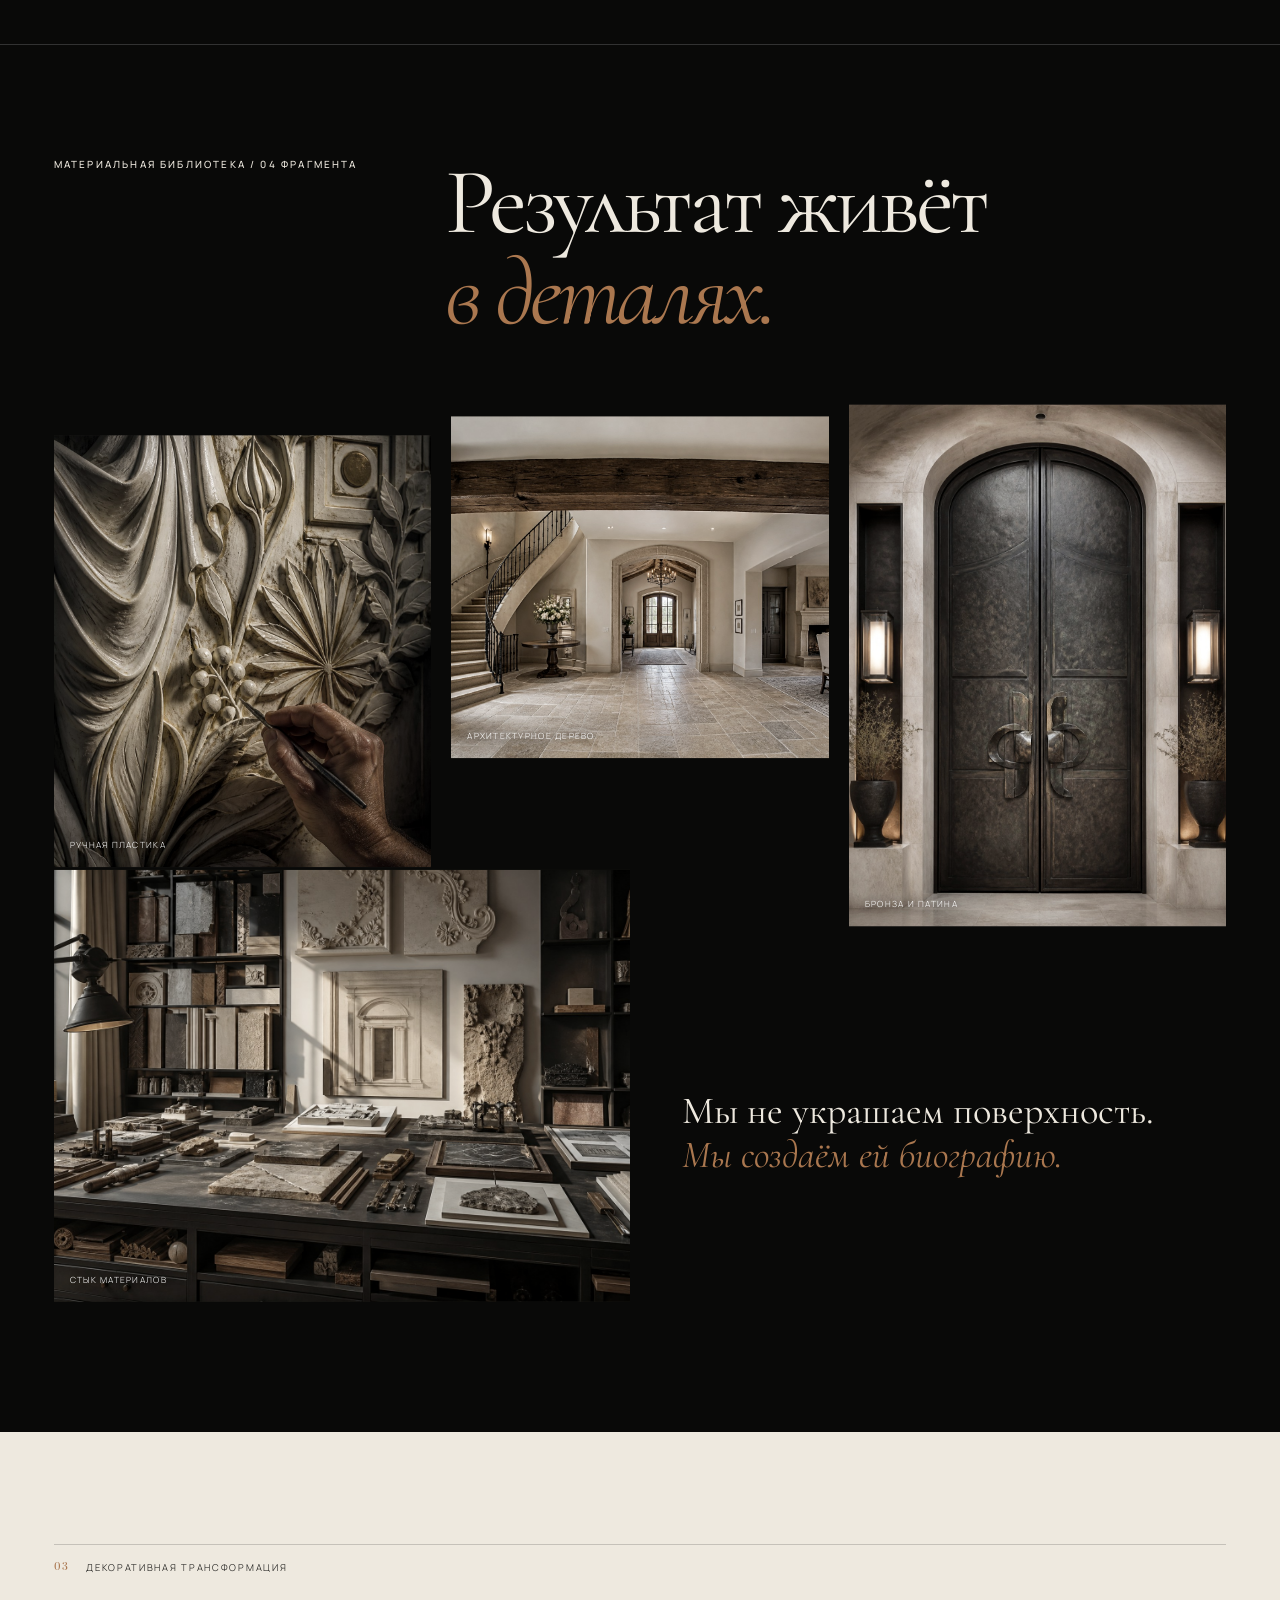
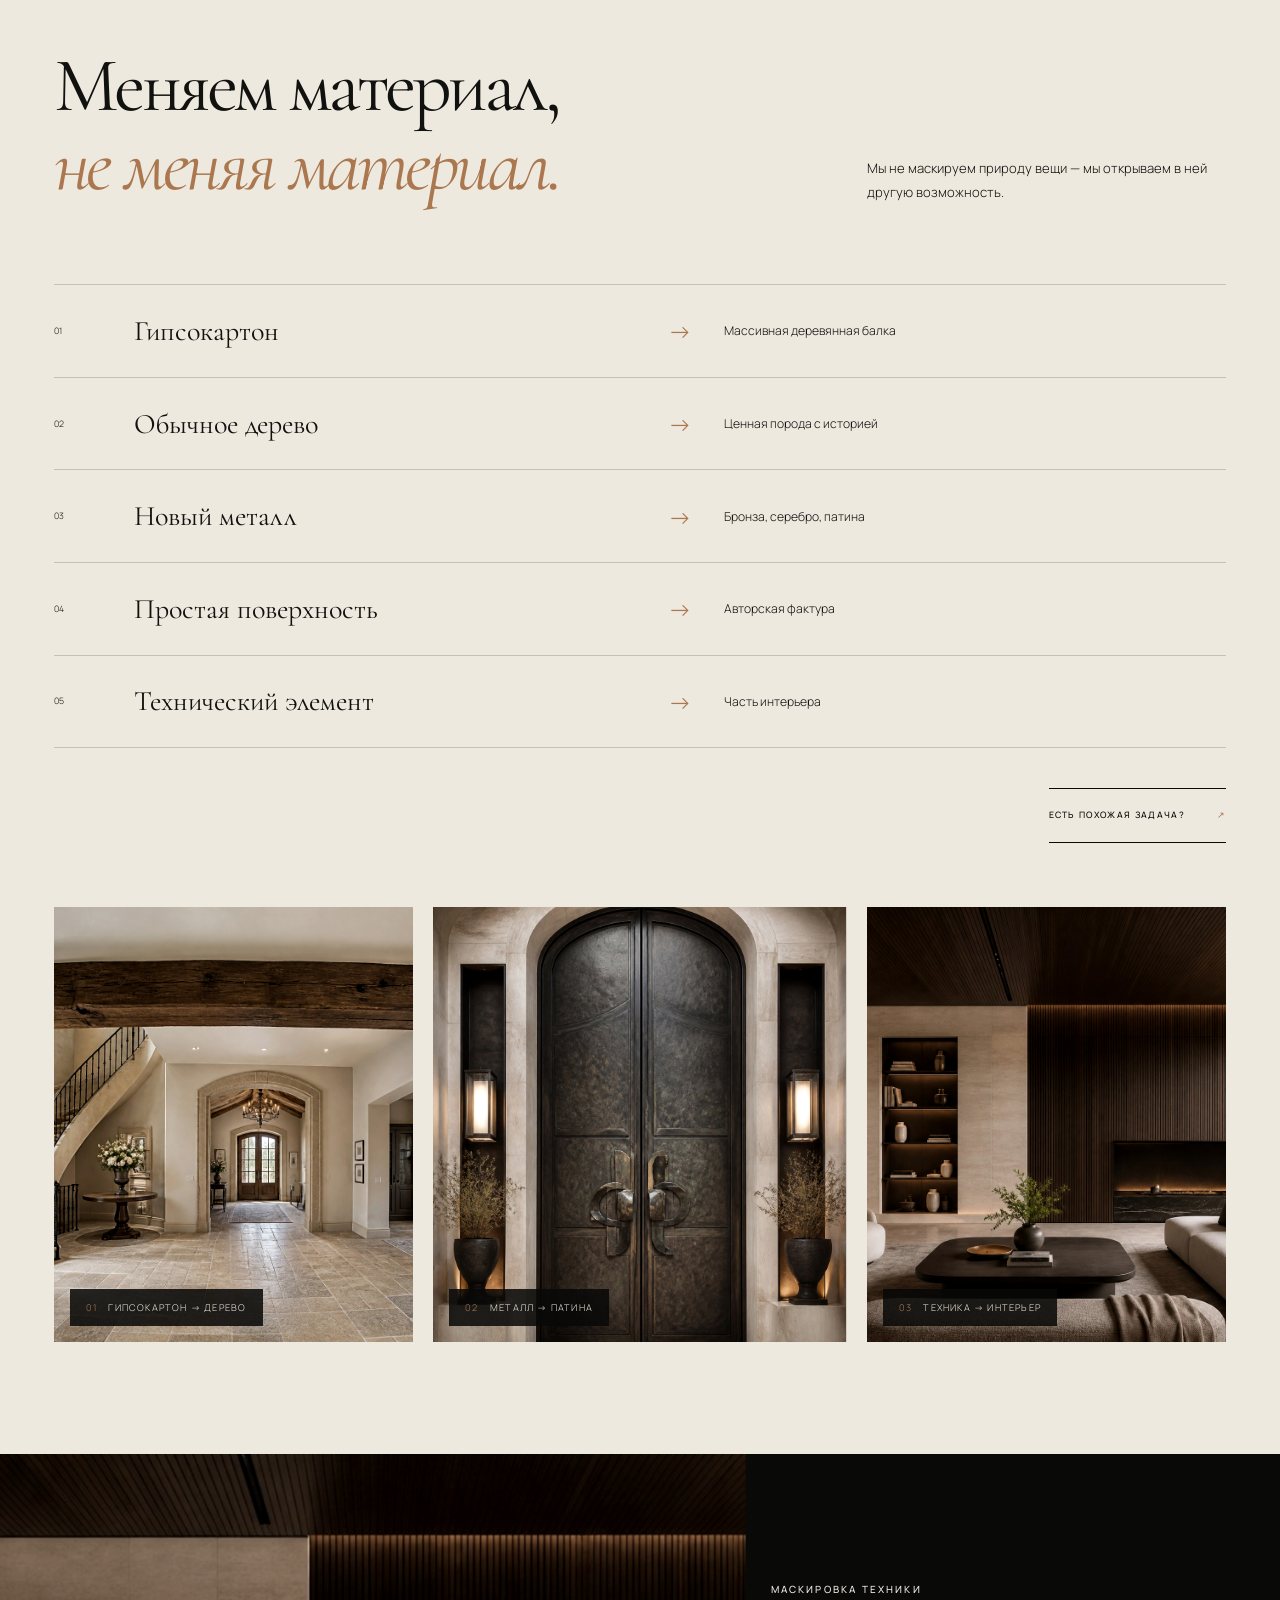
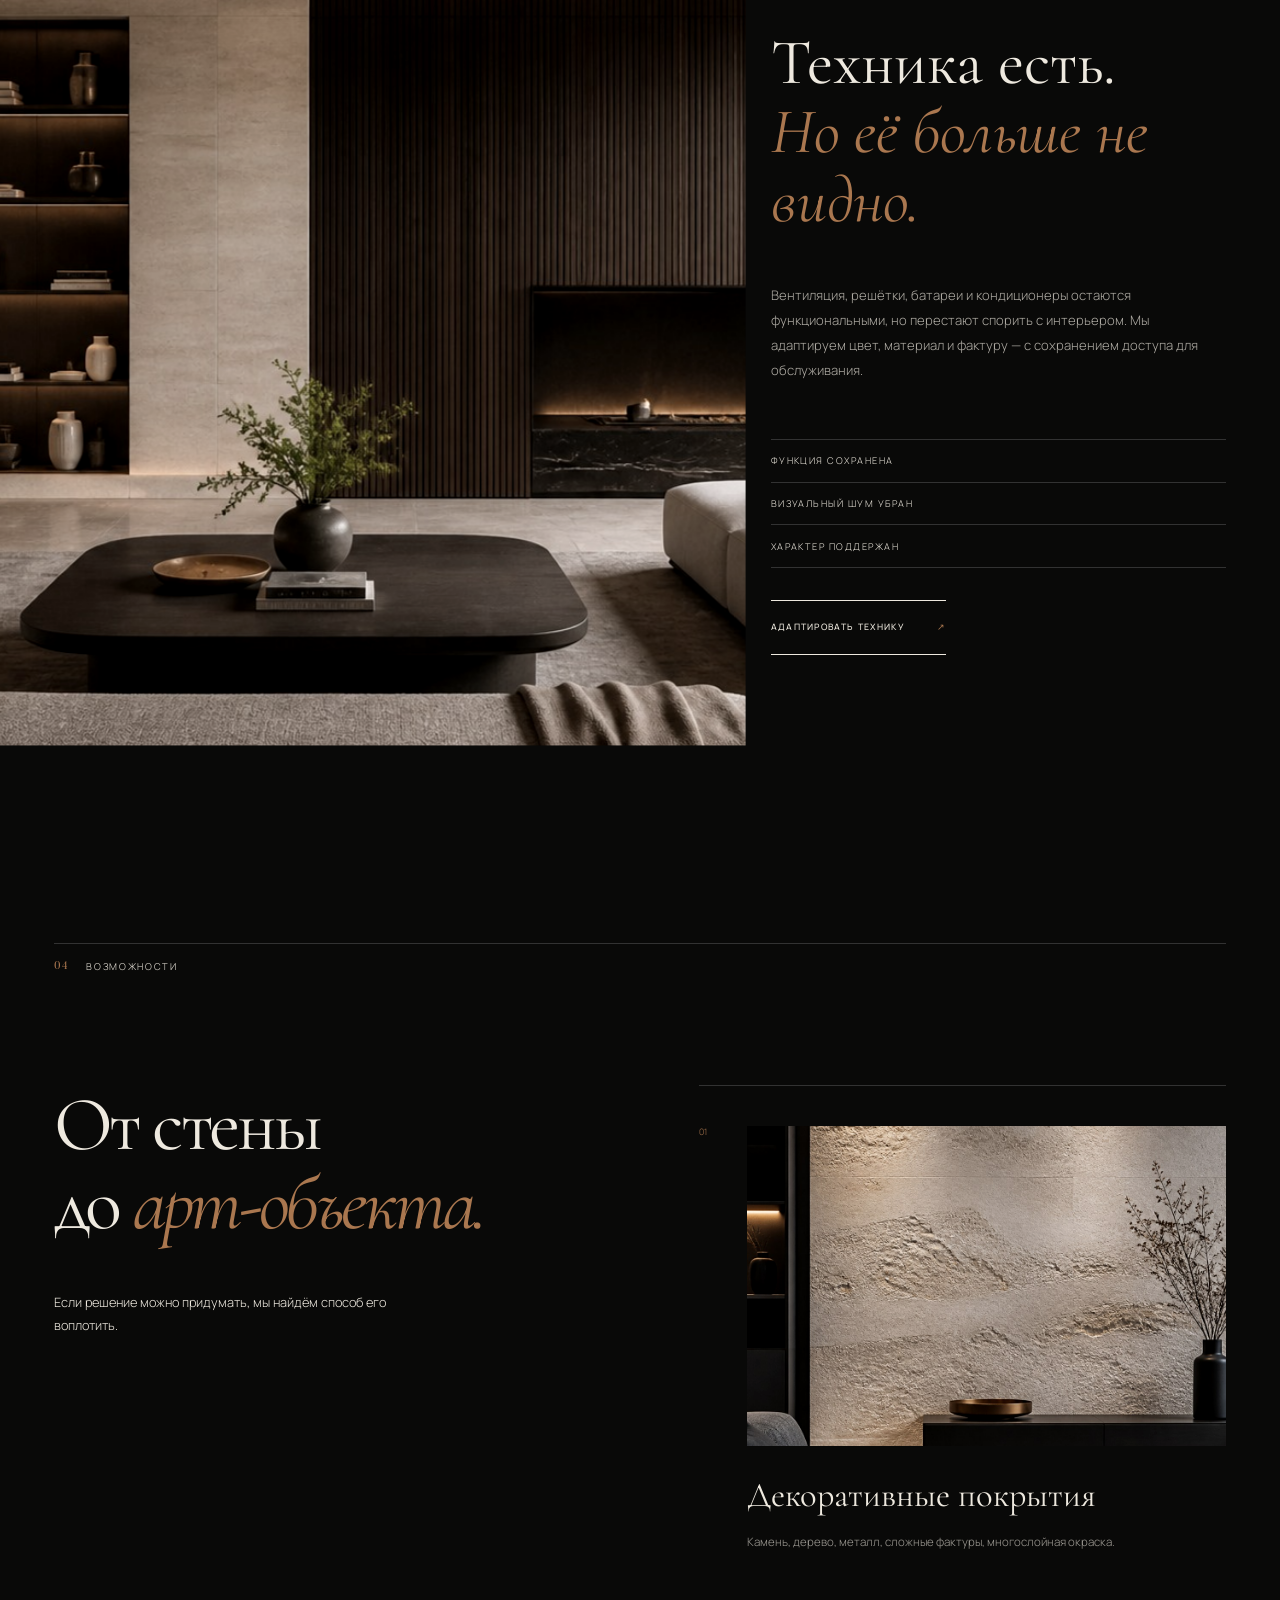
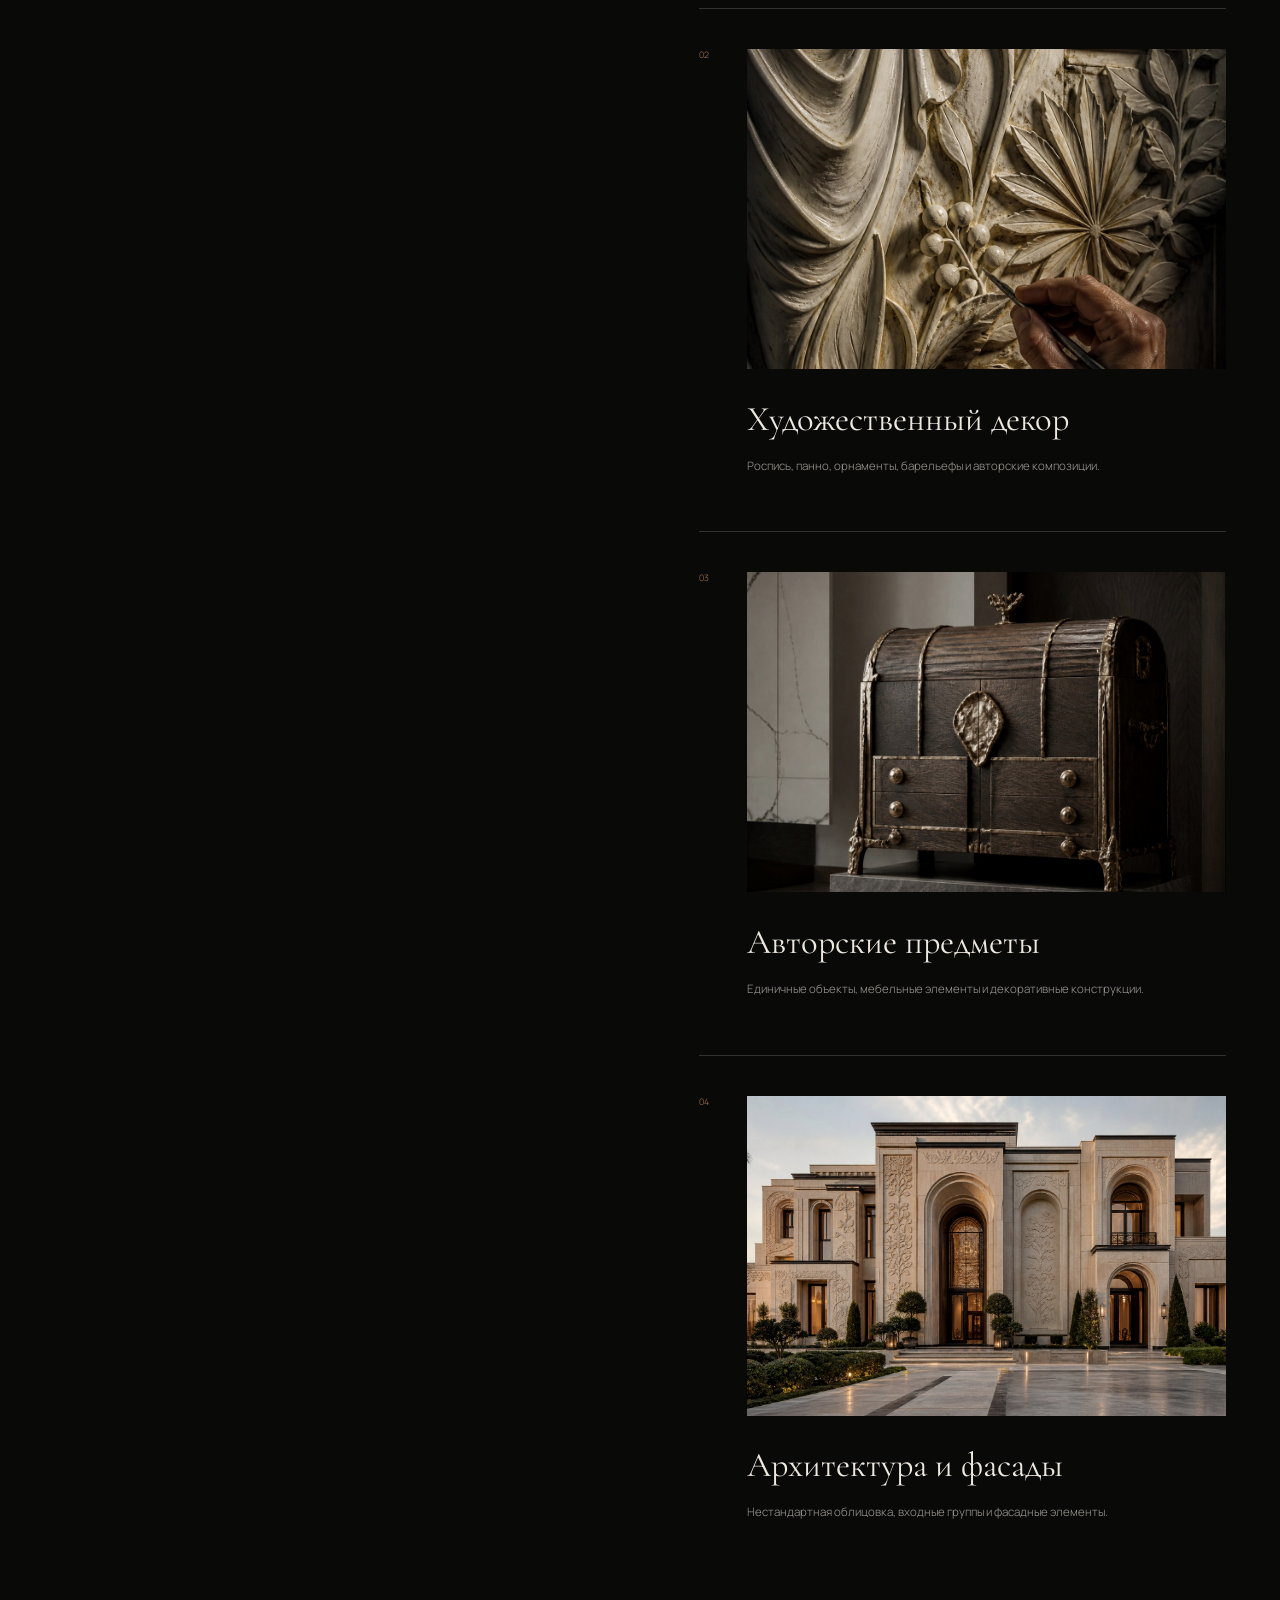
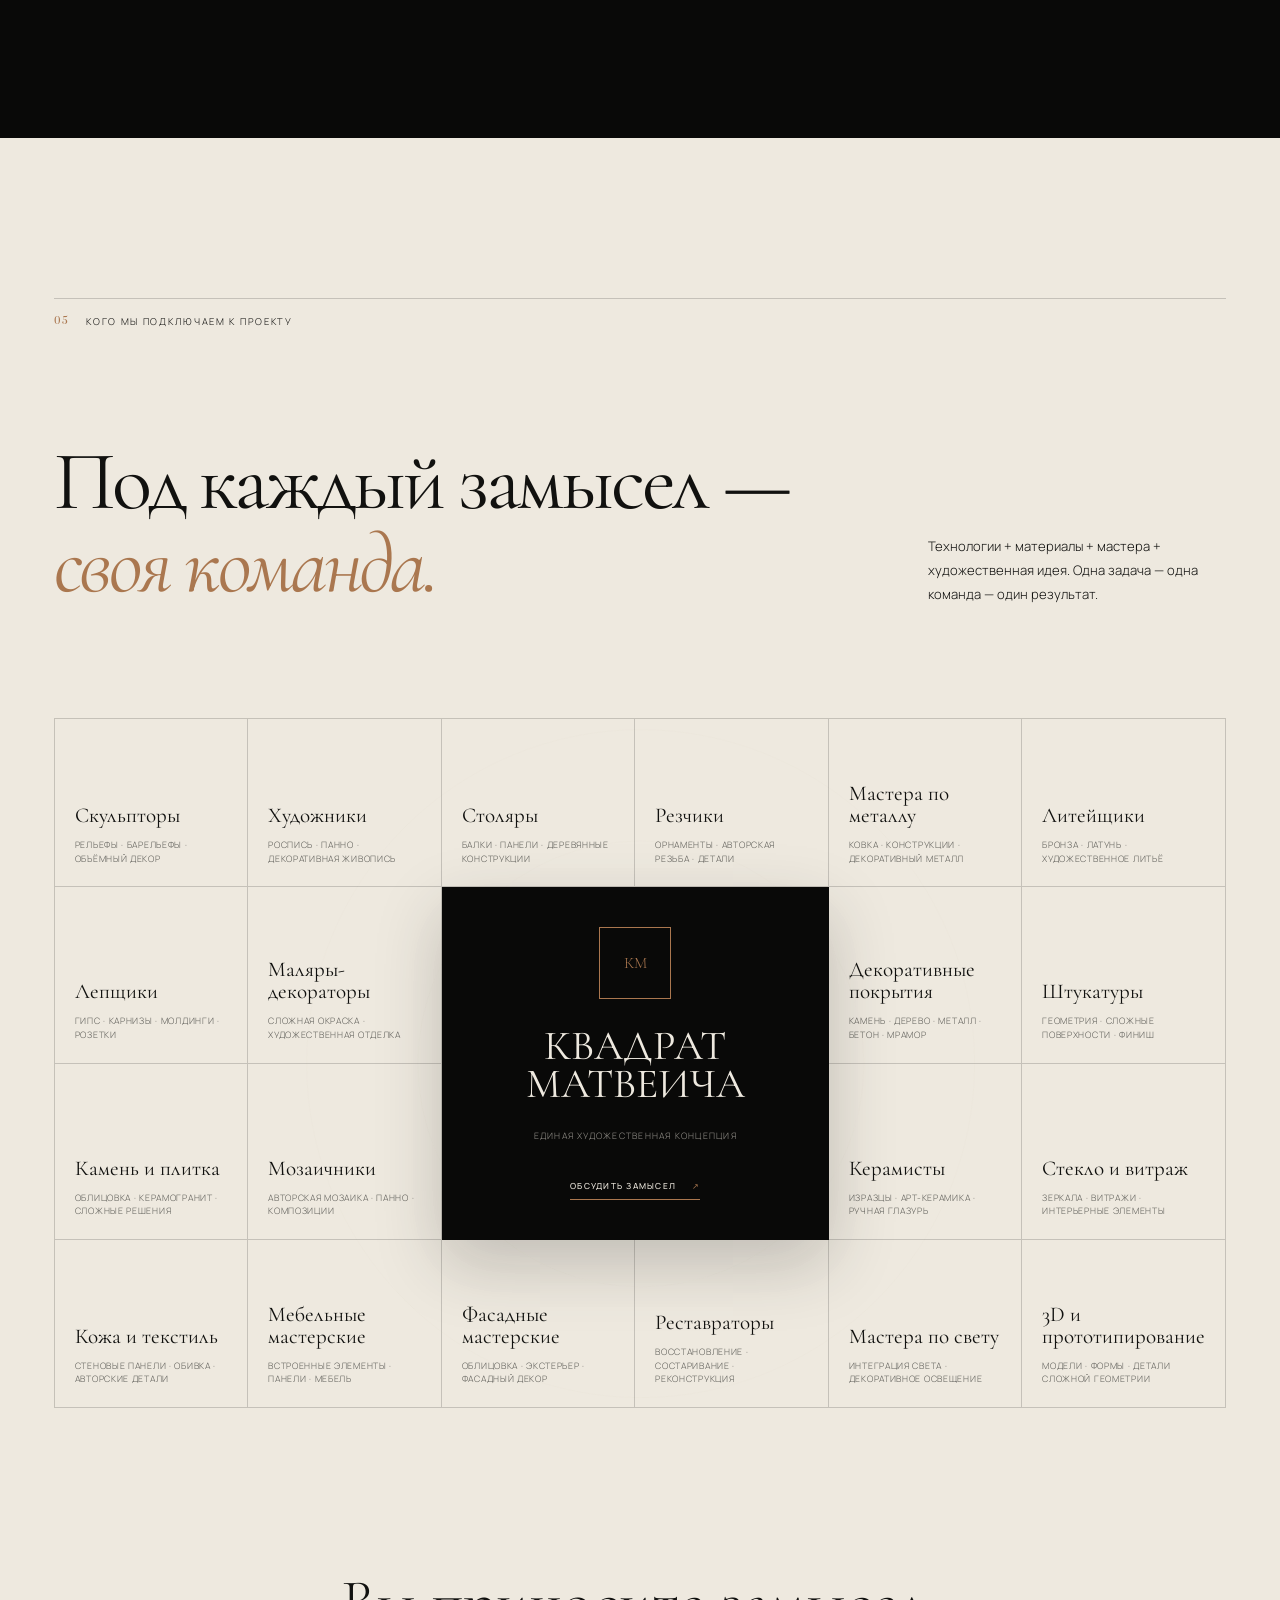
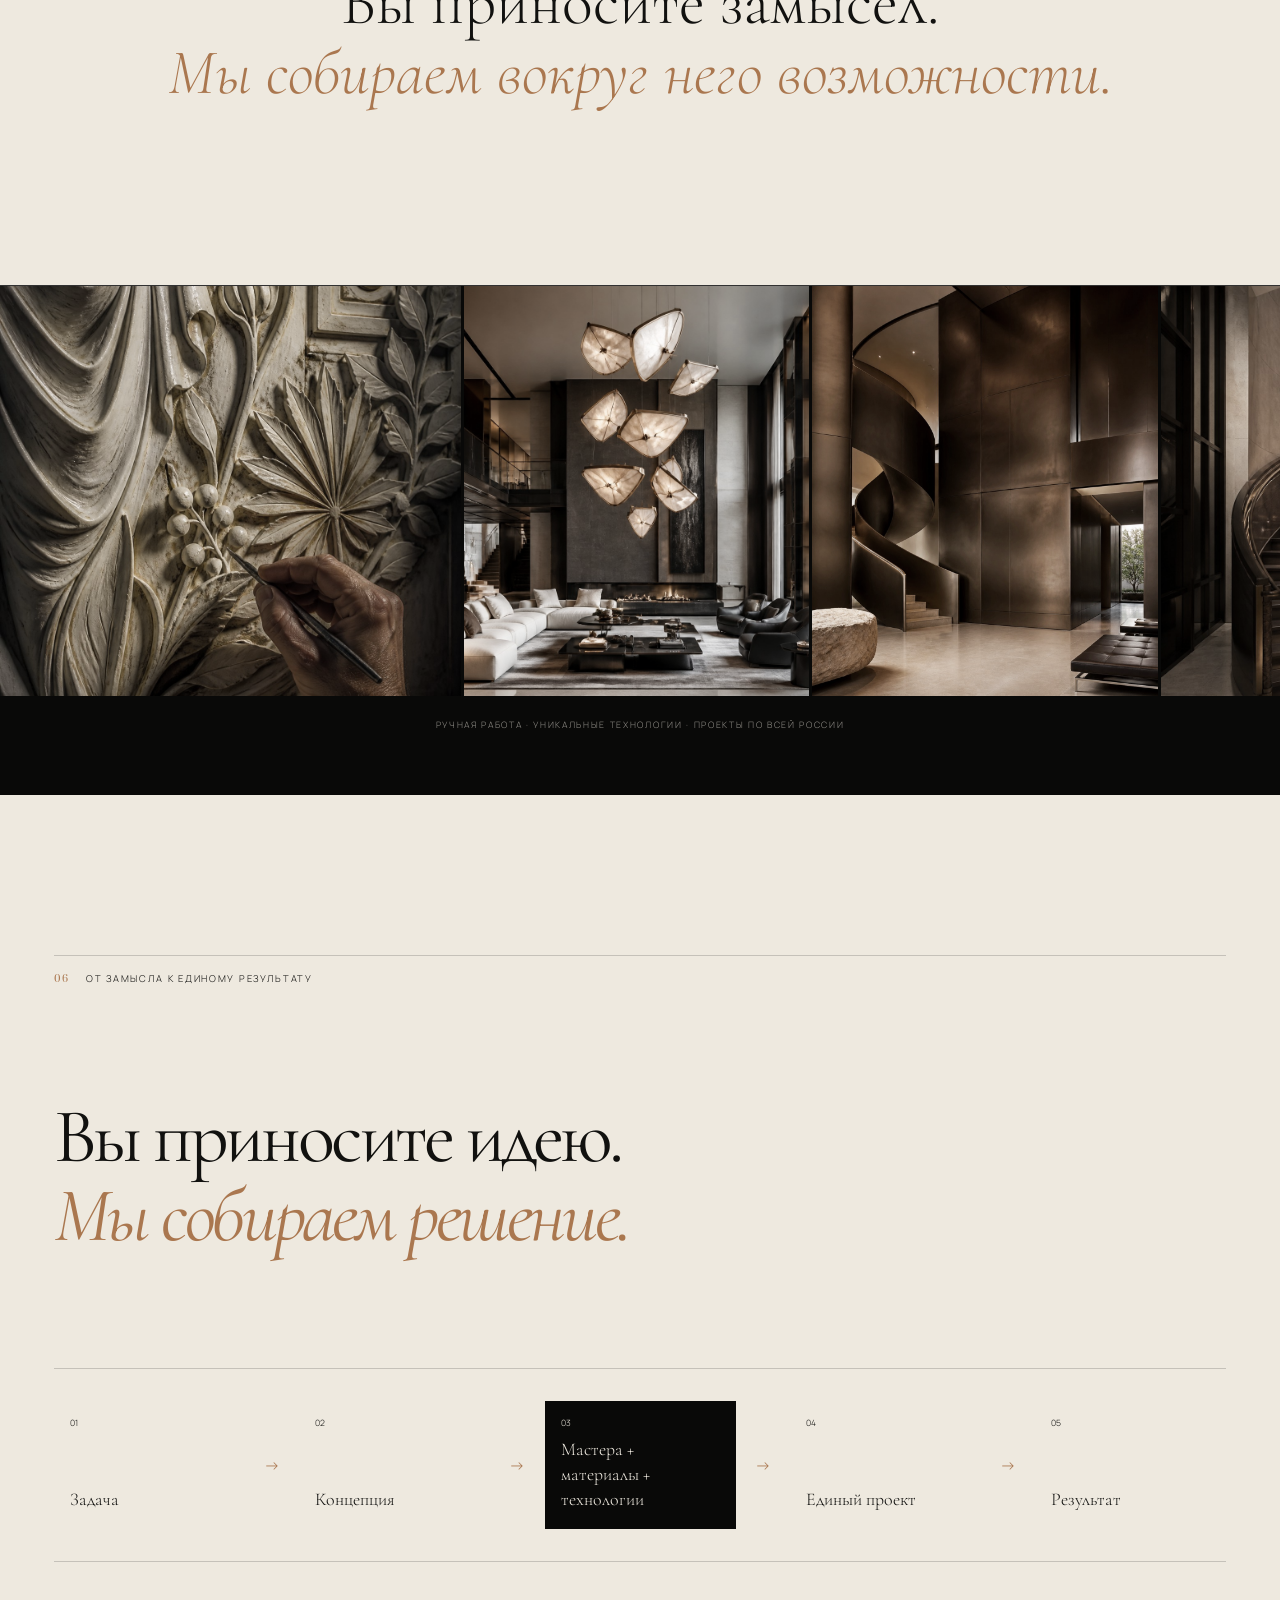
==== commit 93fb6170: "Refine hero wordmark shadow and depth" ====
--- a/index.html
+++ b/index.html
@@ -7,7 +7,7 @@
   <meta property="og:title" content="КВАДРАТ МАТВЕИЧА"><meta property="og:description" content="Создаём то, чего нет в каталоге.">
   <meta property="og:image" content="assets/generated/hero-relief-4k-v2.jpg">
   <link rel="icon" href="assets/favicon.svg?v=2" type="image/svg+xml"><link rel="preconnect" href="https://fonts.googleapis.com"><link rel="preconnect" href="https://fonts.gstatic.com" crossorigin>
-  <link href="https://fonts.googleapis.com/css2?family=Cormorant+Garamond:ital,wght@0,400;0,500;1,400;1,500&family=Manrope:wght@300;400;500;600&family=Prata&display=swap" rel="stylesheet"><link rel="stylesheet" href="styles.css?v=20260830-6"><script src="script.js?v=20260830-6" defer></script>
+  <link href="https://fonts.googleapis.com/css2?family=Cormorant+Garamond:ital,wght@0,400;0,500;1,400;1,500&family=Manrope:wght@300;400;500;600&family=Prata&display=swap" rel="stylesheet"><link rel="stylesheet" href="styles.css?v=20260830-7"><script src="script.js?v=20260830-7" defer></script>
 </head><body>
   <div class="noise" aria-hidden="true"></div><div class="cursor" aria-hidden="true"><span></span></div>
   <header class="header" data-header>
--- a/styles.css
+++ b/styles.css
@@ -202,12 +202,10 @@
 }
 
 /* Hero wordmark as a dimensional editorial object. */
-.hero{--hero-shift-x:0px;--hero-shift-y:0px;--hero-shadow-x:10px;--hero-shadow-y:14px;--hero-tilt-x:0deg;--hero-tilt-y:0deg}
+.hero{--hero-shift-x:0px;--hero-shift-y:0px;--hero-tilt-x:0deg;--hero-tilt-y:0deg}
 .hero-title{font-family:Prata,"Times New Roman",serif;font-weight:400;letter-spacing:-.038em;transform:perspective(1300px) translate3d(var(--hero-shift-x),var(--hero-shift-y),0) rotateX(var(--hero-tilt-x)) rotateY(var(--hero-tilt-y));transform-origin:48% 70%;transition:transform .18s ease-out;isolation:isolate}
 .hero-title .title-line{overflow:visible;clip-path:inset(-.22em -.12em -.25em -.12em)}
-.hero-title .title-line i{position:relative;z-index:1;color:#f4efe5;background:linear-gradient(108deg,#d4c9b8 0%,#fffdf7 24%,#b6a48e 52%,#f5eee2 73%,#c8b8a3 100%);background-size:180% 100%;background-position:calc(50% + var(--hero-shift-x)) 50%;-webkit-background-clip:text;background-clip:text;-webkit-text-fill-color:transparent;text-shadow:0 2px 1px rgba(255,255,255,.08),0 14px 30px rgba(0,0,0,.28);filter:drop-shadow(0 1px 0 rgba(255,255,255,.16))}
-.hero-title .title-line i:before,.hero-title .title-line i:after{content:attr(data-text);position:absolute;inset:0;pointer-events:none}
-.hero-title .title-line i:before{z-index:-1;-webkit-text-fill-color:transparent;-webkit-text-stroke:1px rgba(190,143,102,.58);transform:translate3d(4px,6px,-1px);opacity:.72}
-.hero-title .title-line i:after{z-index:-2;-webkit-text-fill-color:rgba(3,3,2,.48);text-shadow:0 1.2rem 2.5rem rgba(0,0,0,.58);transform:translate3d(var(--hero-shadow-x),var(--hero-shadow-y),-2px);filter:blur(.45px)}
-@media(max-width:900px){.hero-title{letter-spacing:-.03em;transform:none}.hero-title .title-line i:before{transform:translate(3px,4px)}.hero-title .title-line i:after{transform:translate(6px,8px)}}
+.hero-title .title-line i{position:relative;z-index:1;color:#f1eadf;-webkit-text-fill-color:#f1eadf;-webkit-text-stroke:.35px rgba(255,255,255,.2);text-shadow:0 2px 1px rgba(0,0,0,.72),3px 9px 12px rgba(0,0,0,.62),7px 22px 38px rgba(0,0,0,.42);filter:none}
+.hero-title .title-line i:before,.hero-title .title-line i:after{content:none}
+@media(max-width:900px){.hero-title{letter-spacing:-.03em;transform:none}.hero-title .title-line i{text-shadow:0 2px 1px rgba(0,0,0,.7),2px 7px 14px rgba(0,0,0,.5)}}
 @media(prefers-reduced-motion:reduce){.hero-title{transform:none;transition:none}}
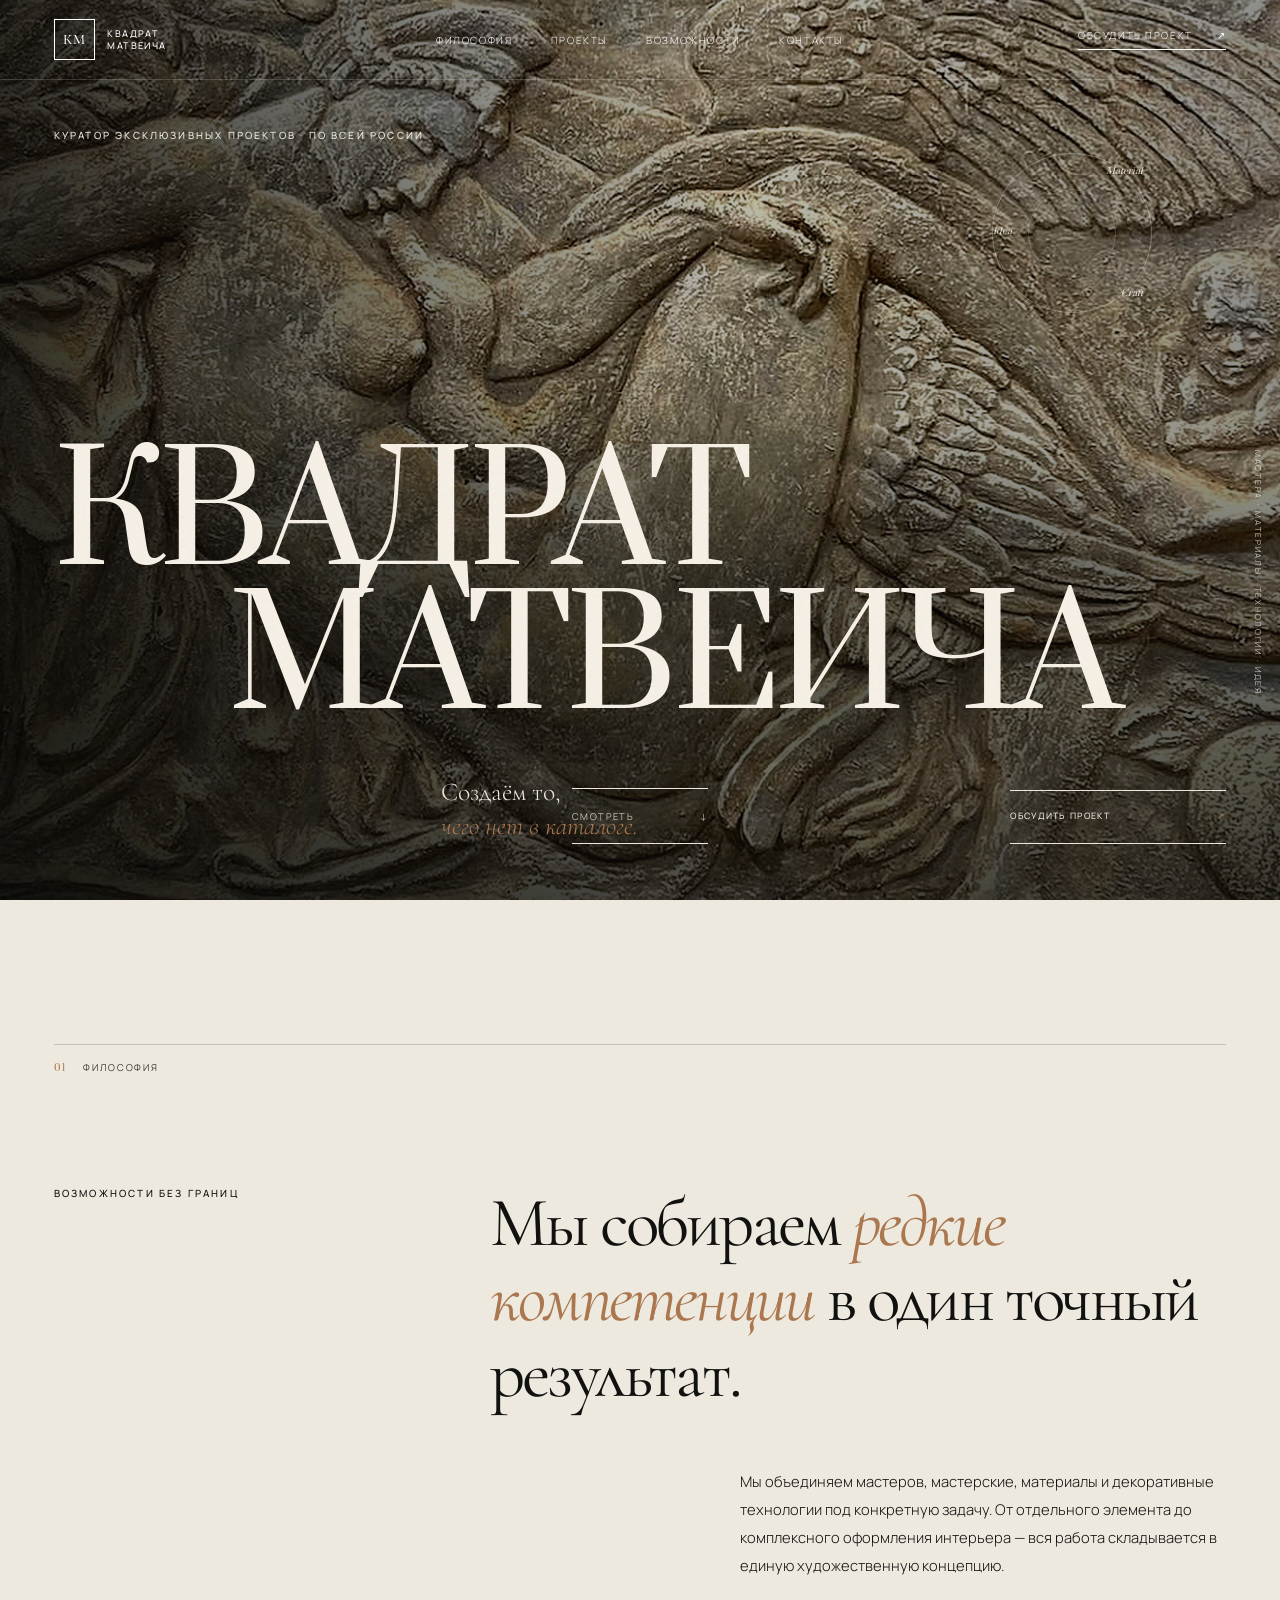
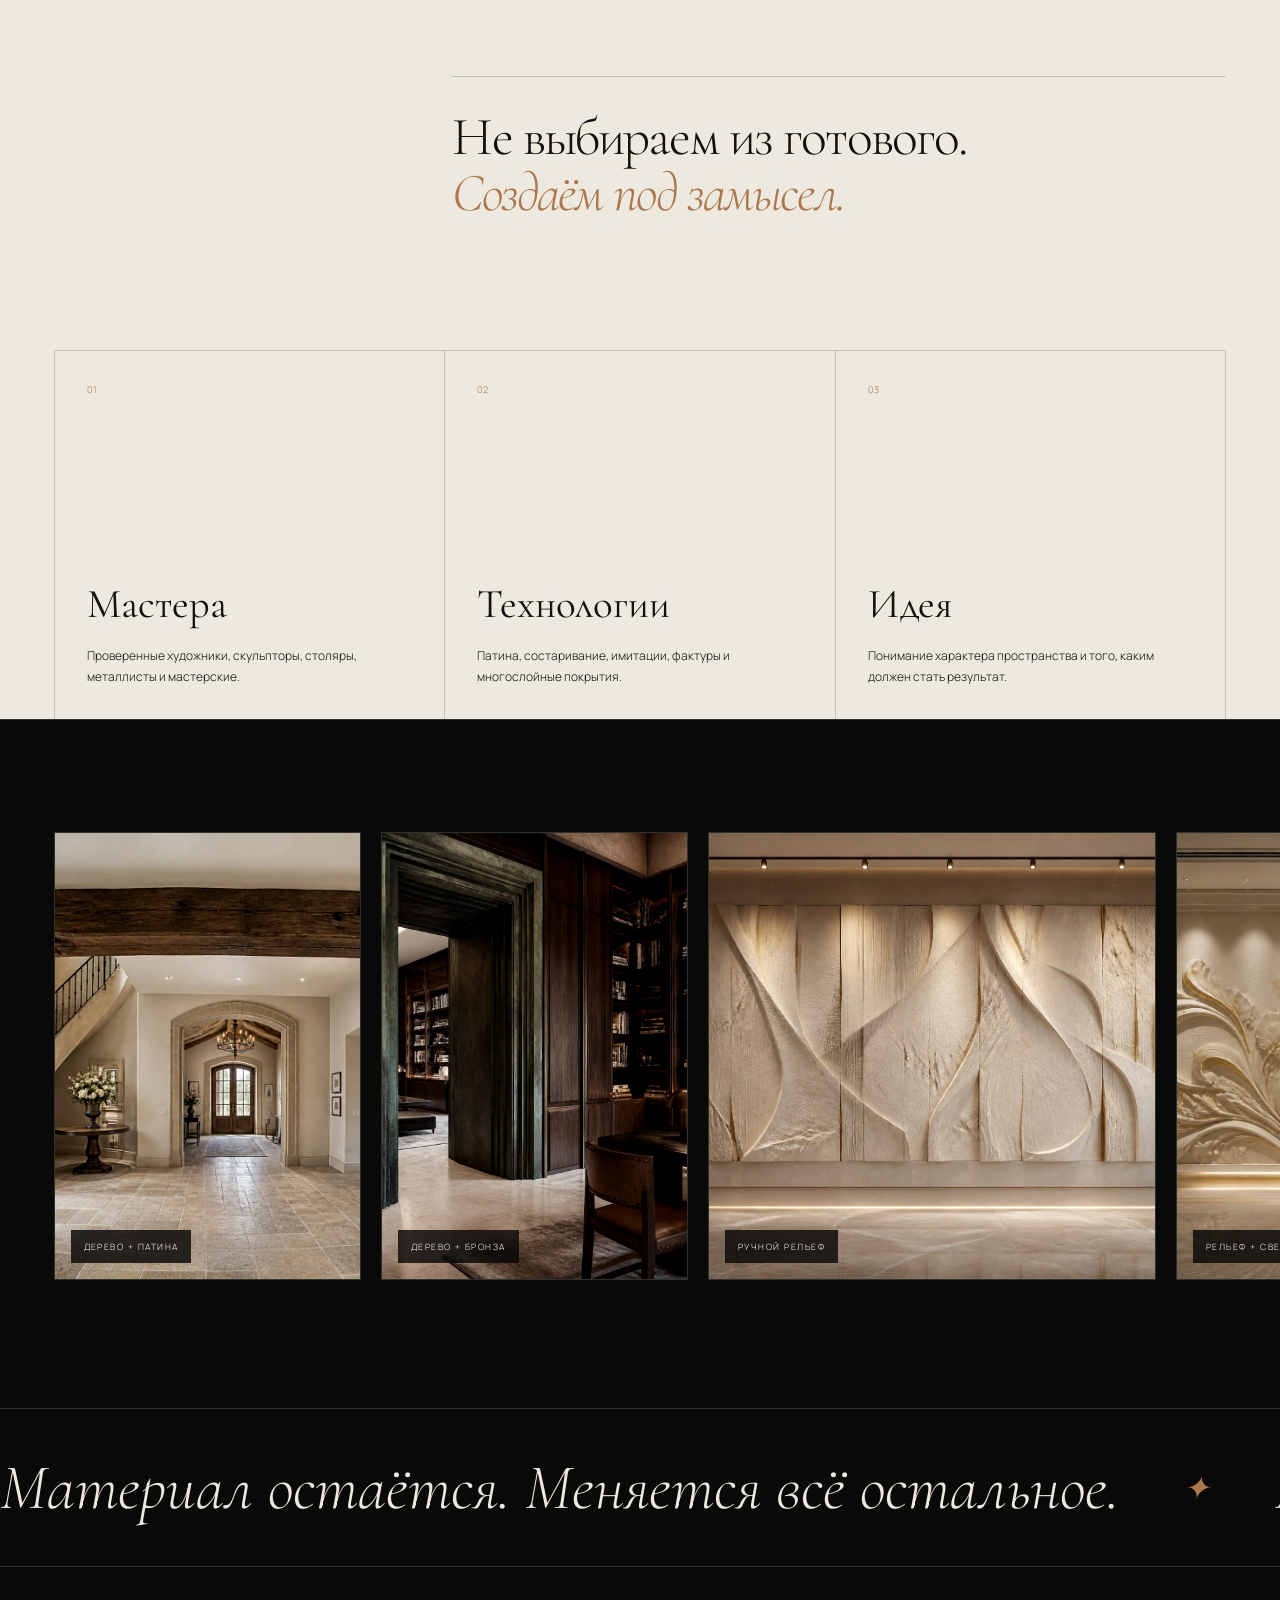
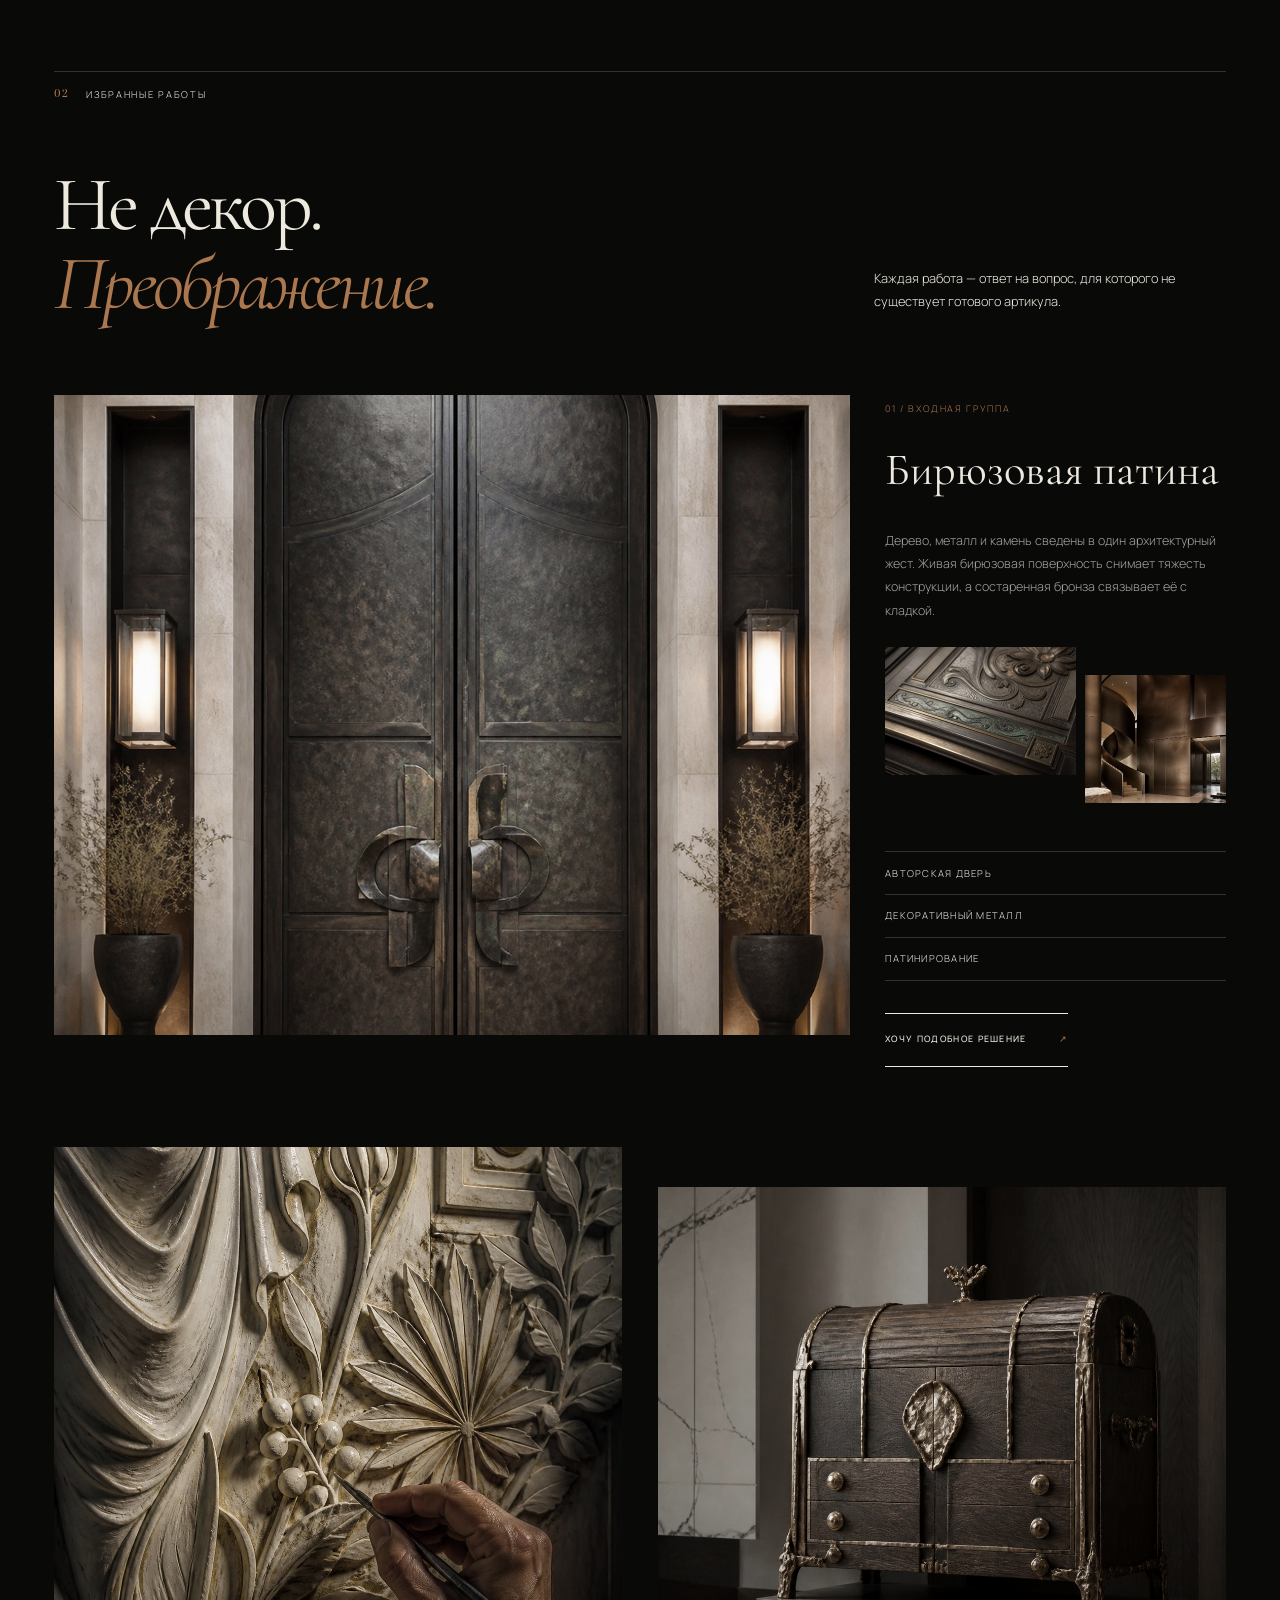
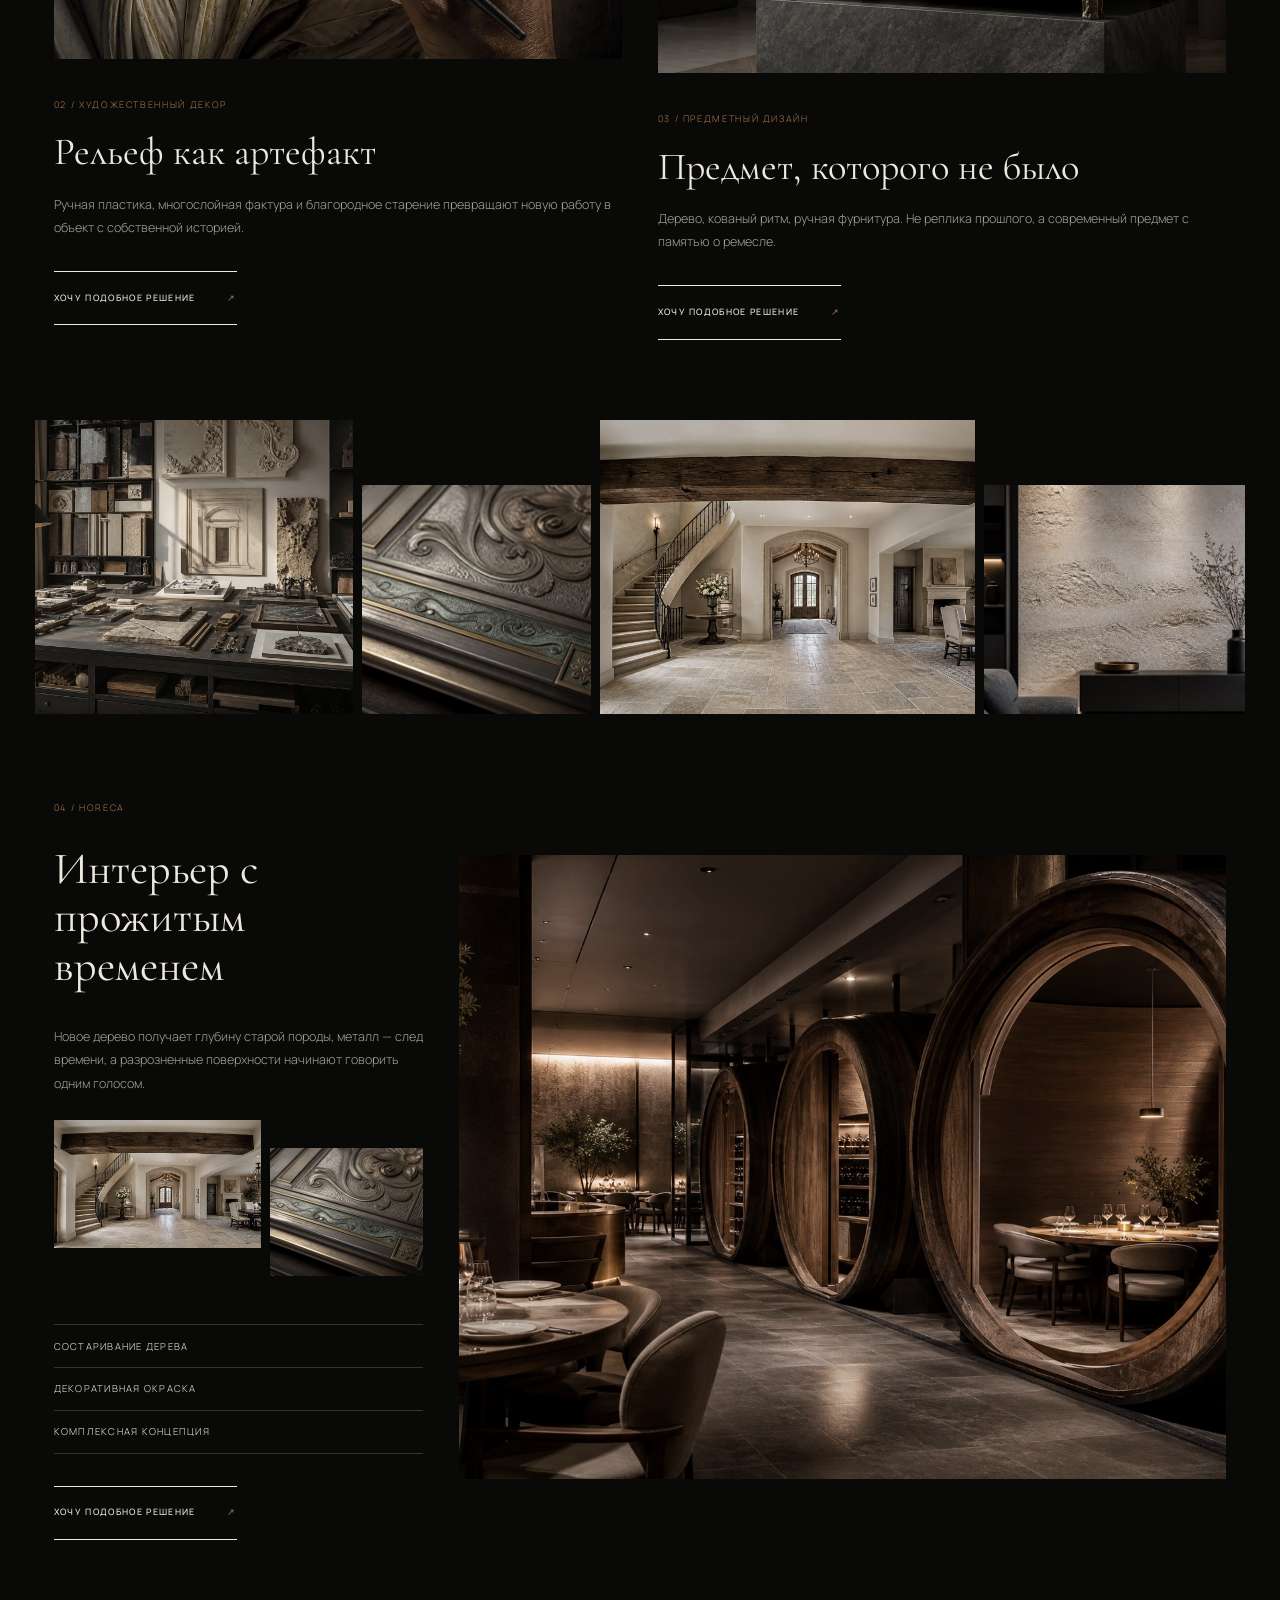
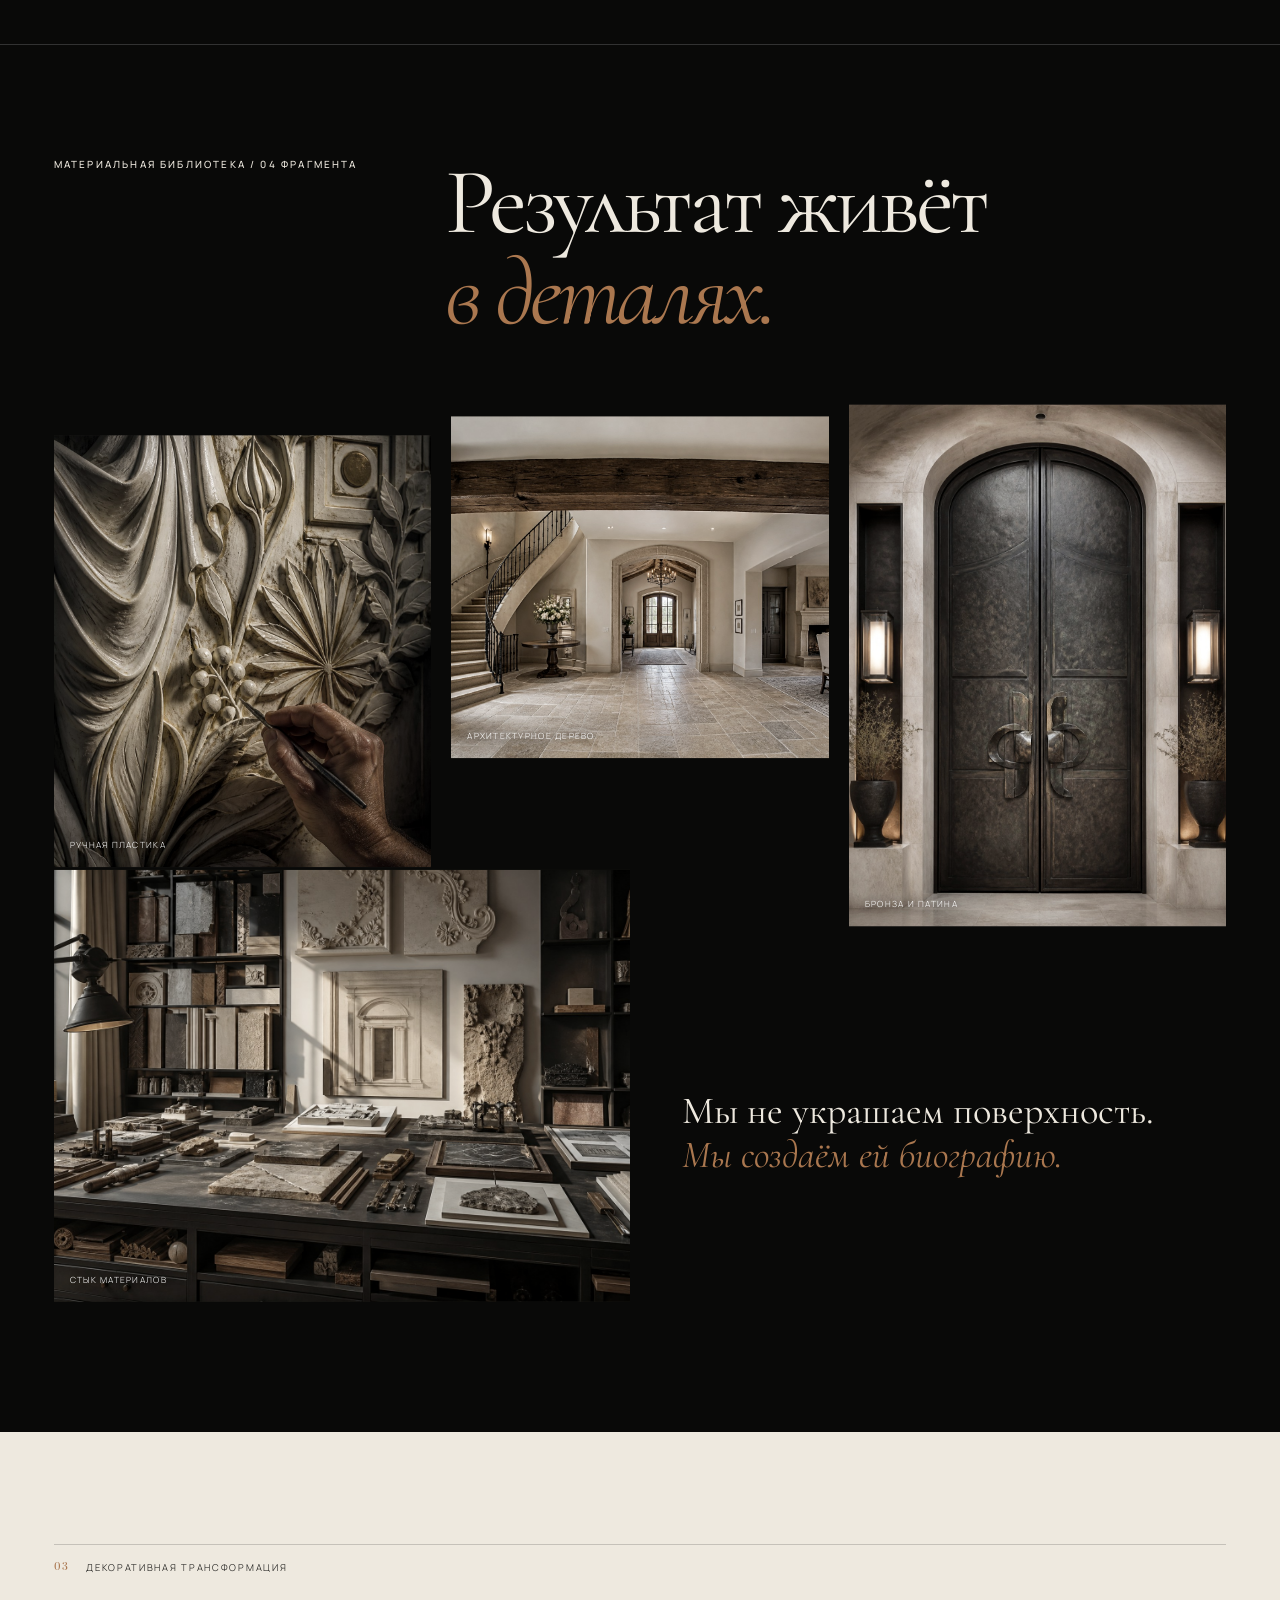
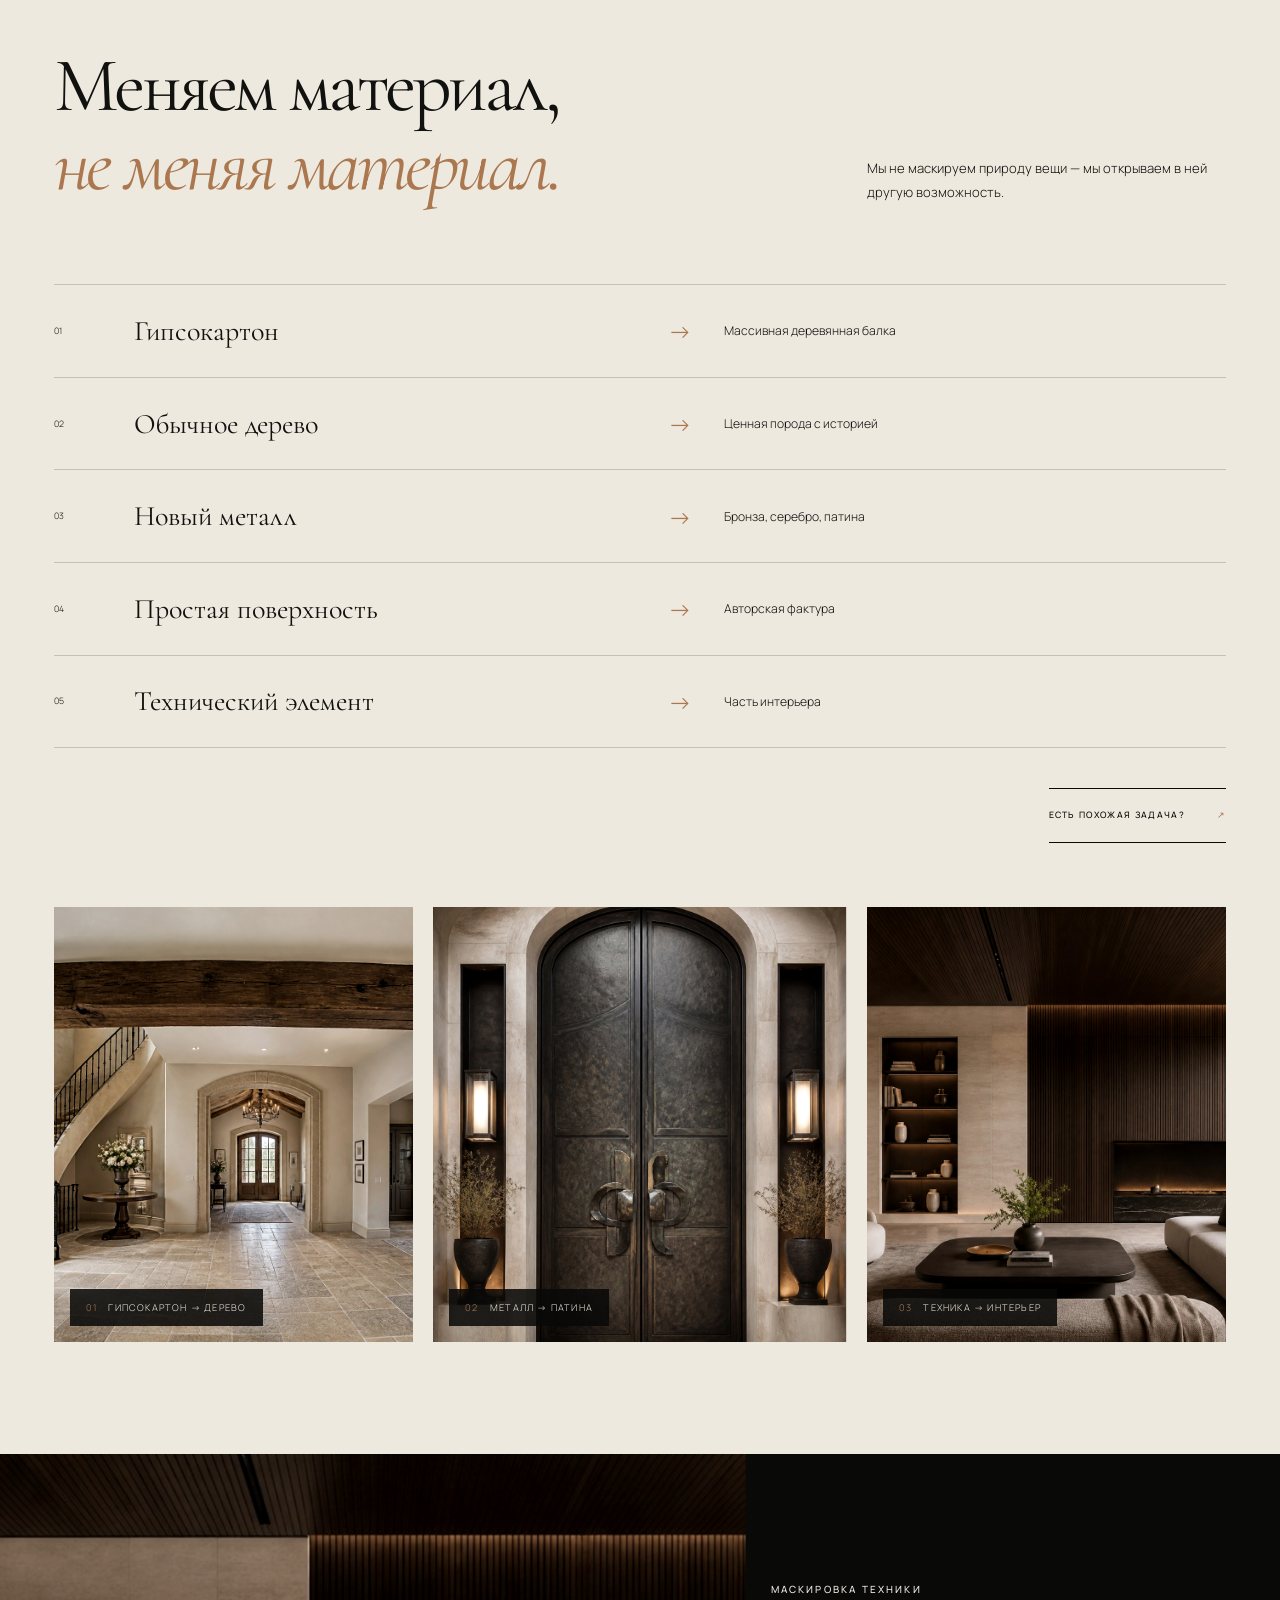
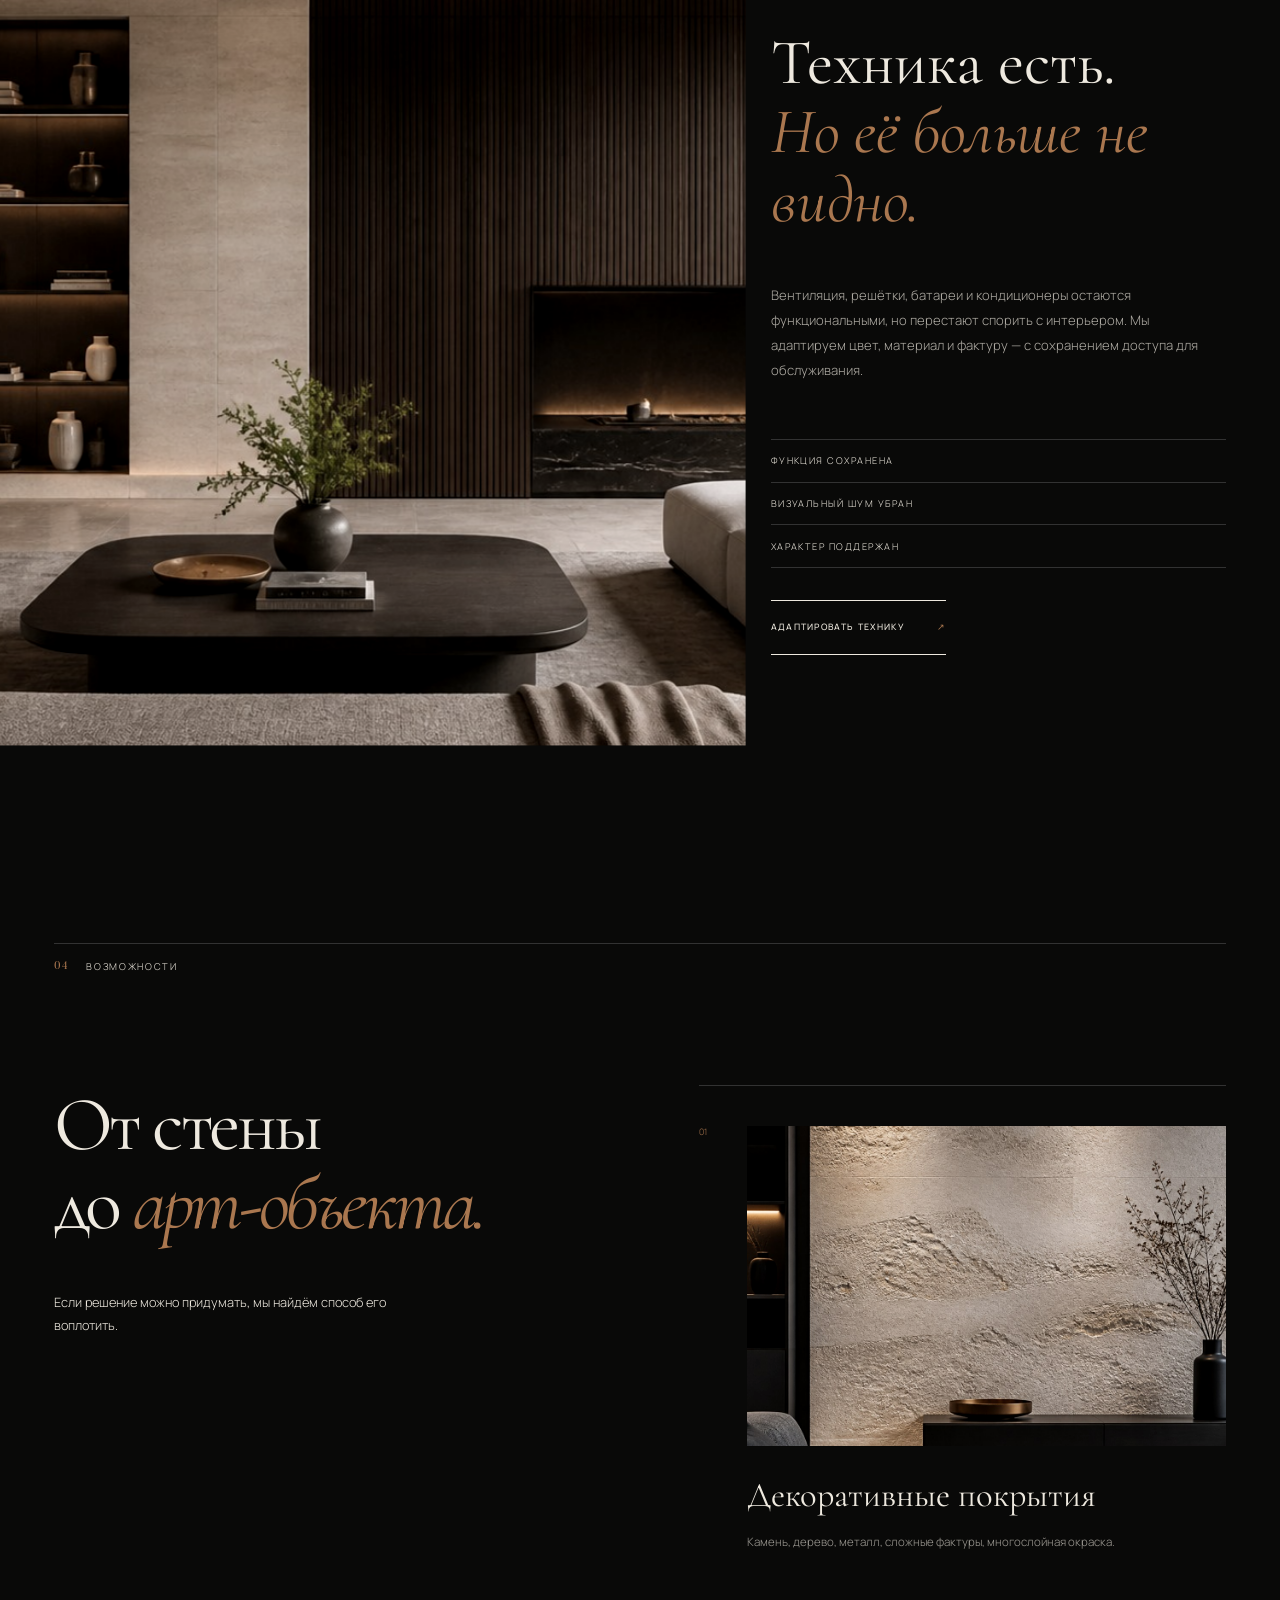
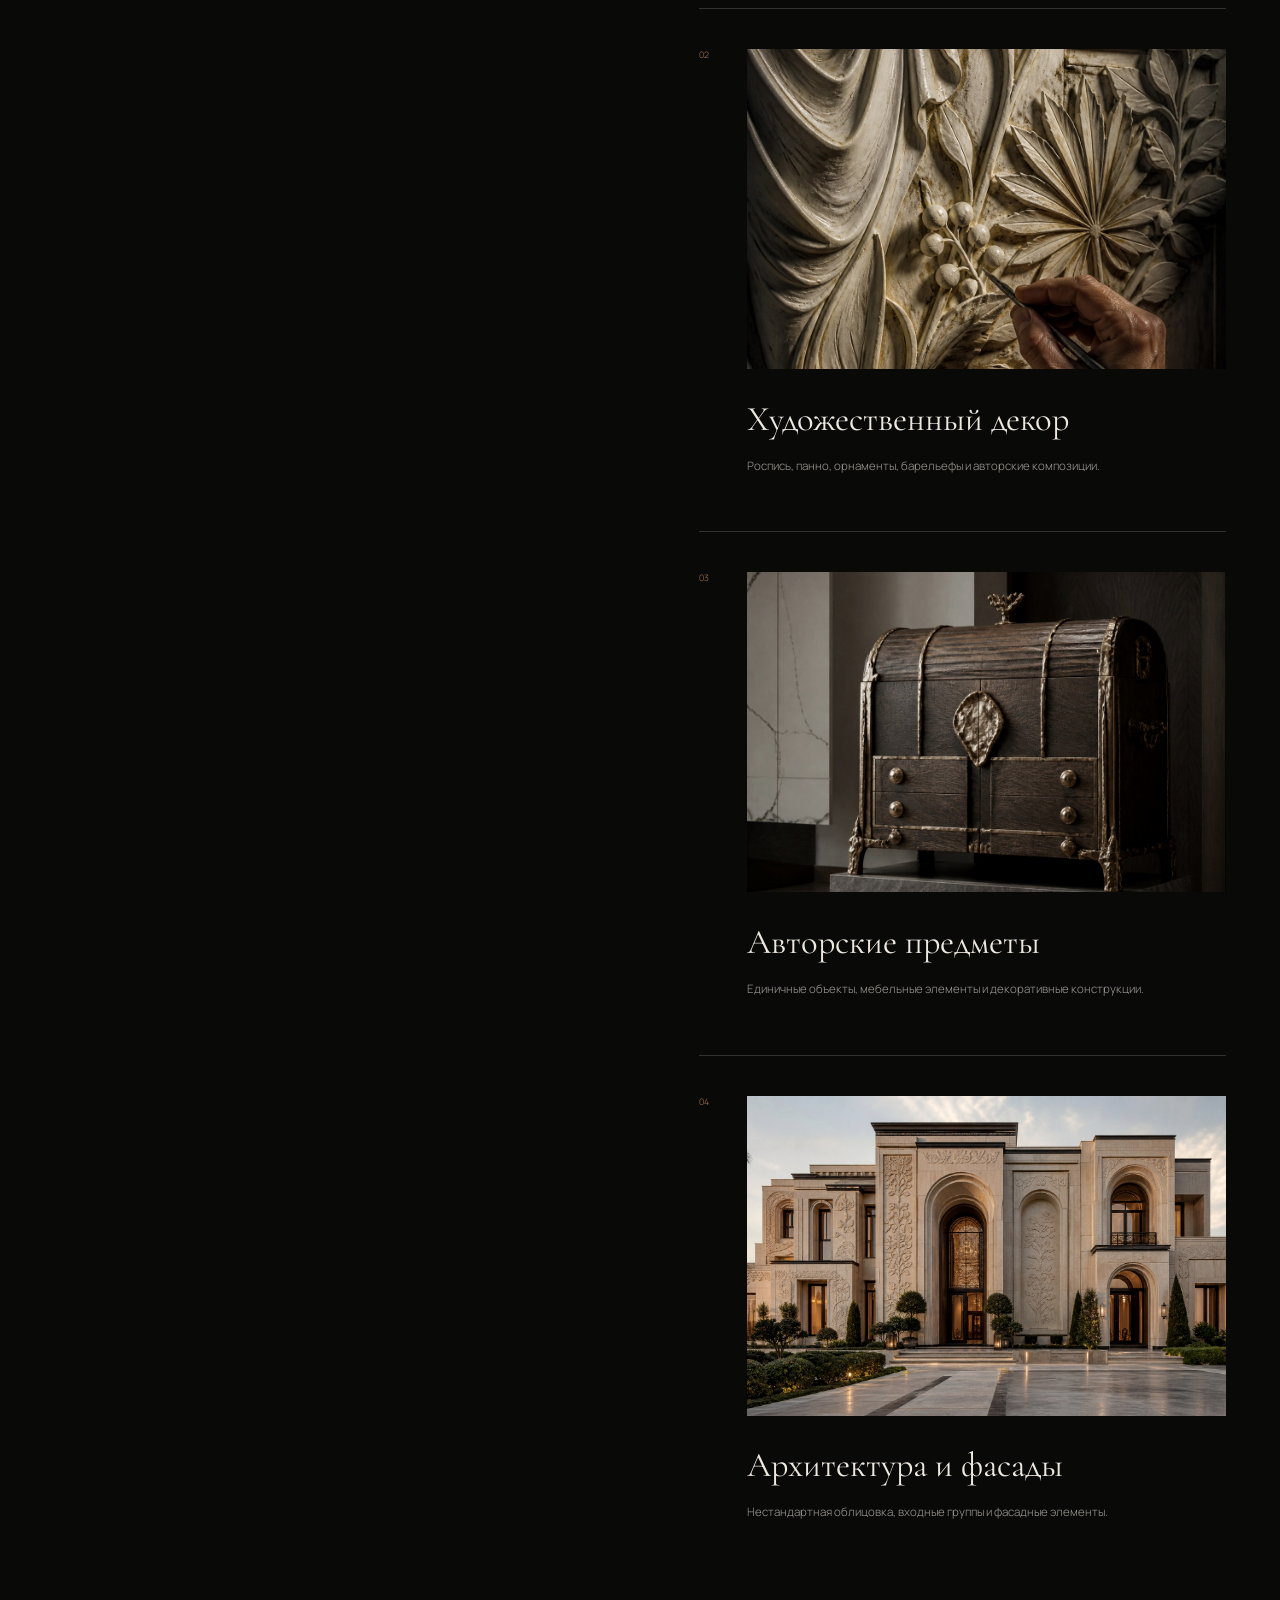
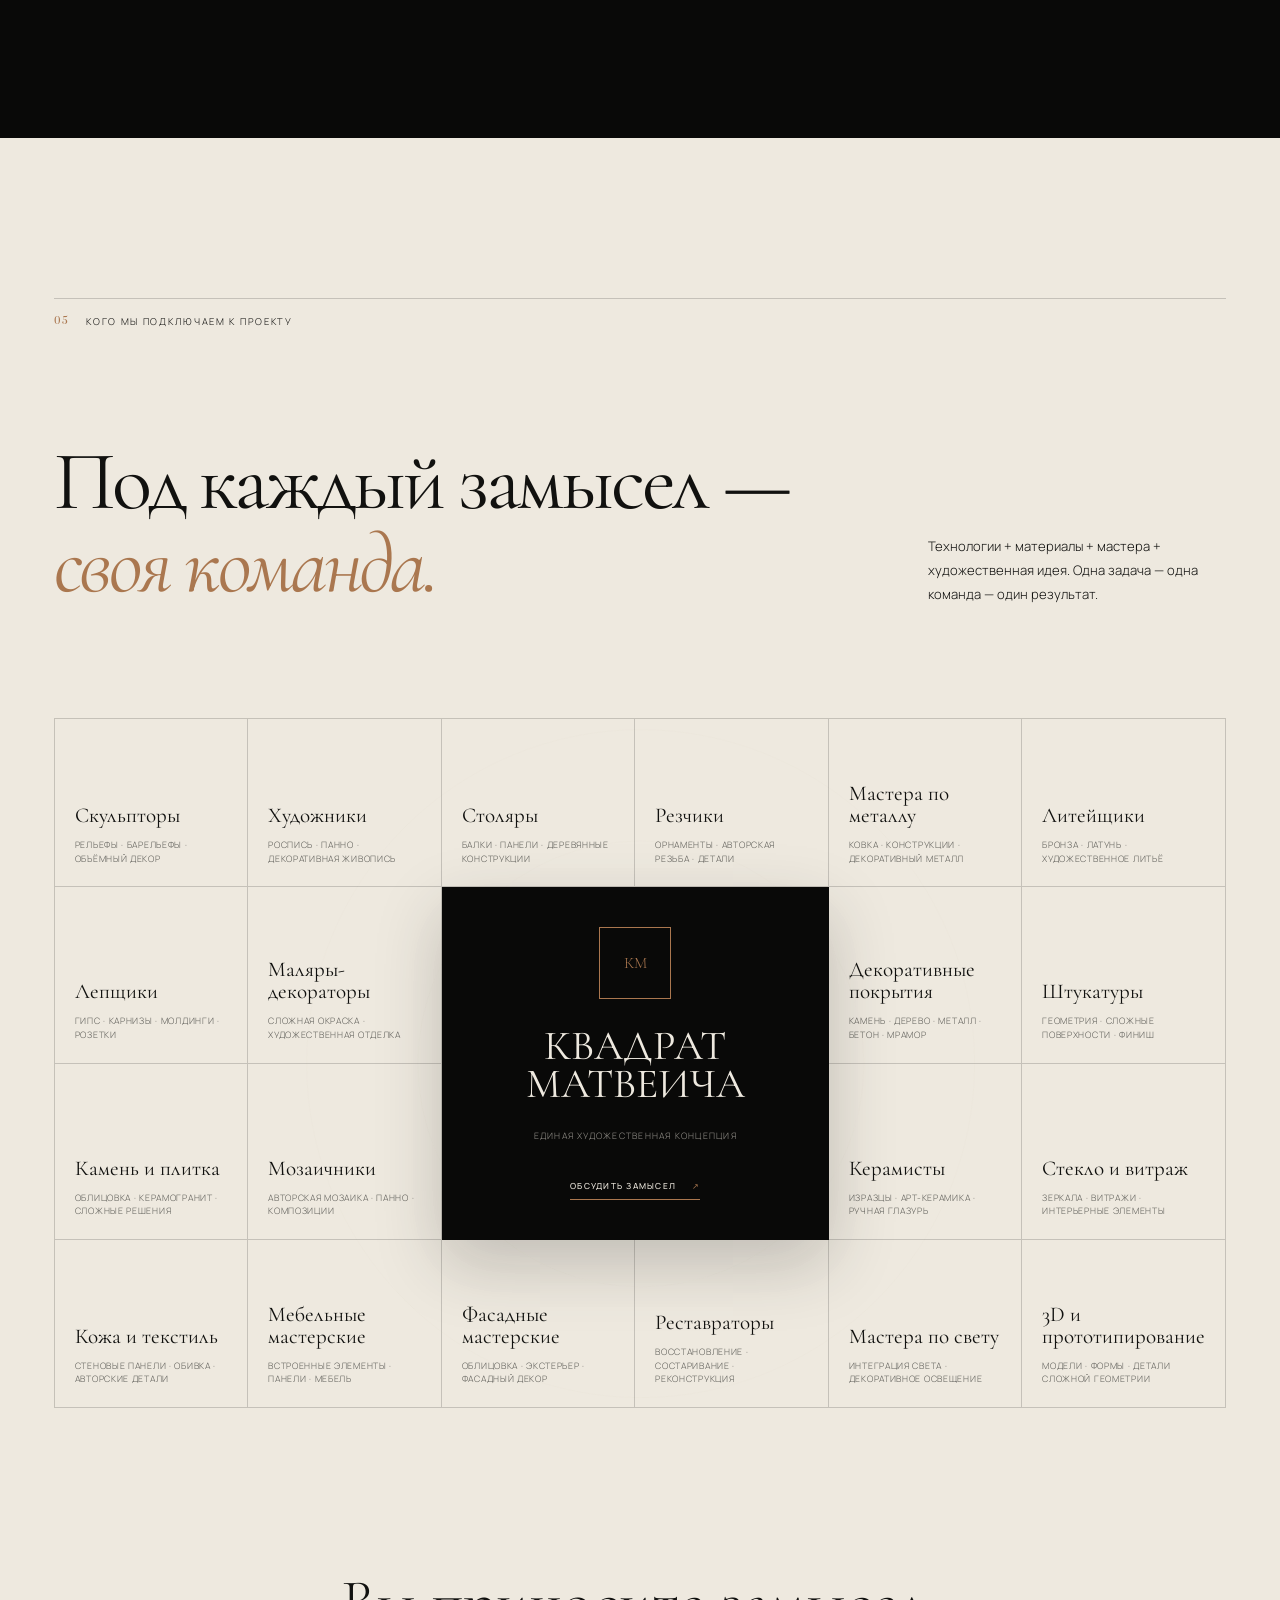
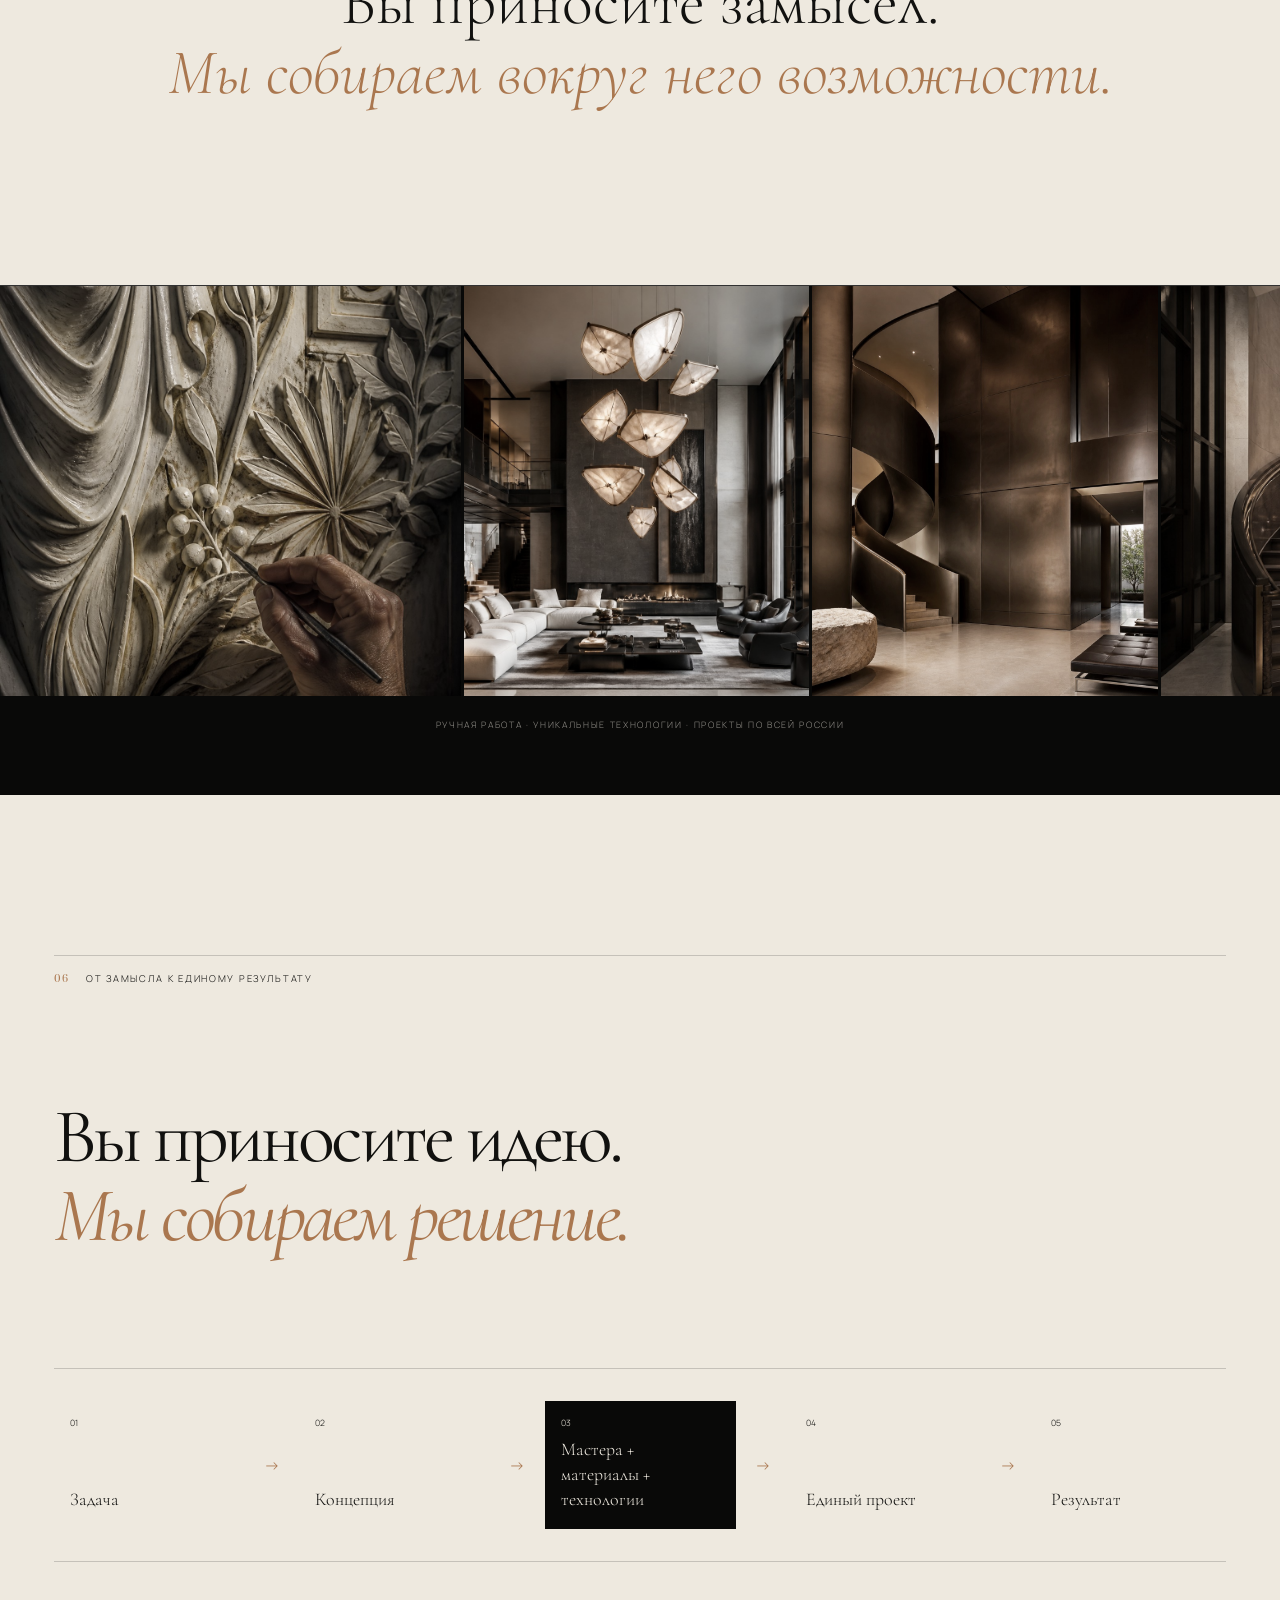
==== commit 9e384c6f: "Restore clean readable hero typography" ====
--- a/index.html
+++ b/index.html
@@ -7,7 +7,7 @@
   <meta property="og:title" content="КВАДРАТ МАТВЕИЧА"><meta property="og:description" content="Создаём то, чего нет в каталоге.">
   <meta property="og:image" content="assets/generated/hero-relief-4k-v2.jpg">
   <link rel="icon" href="assets/favicon.svg?v=2" type="image/svg+xml"><link rel="preconnect" href="https://fonts.googleapis.com"><link rel="preconnect" href="https://fonts.gstatic.com" crossorigin>
-  <link href="https://fonts.googleapis.com/css2?family=Cormorant+Garamond:ital,wght@0,400;0,500;1,400;1,500&family=Manrope:wght@300;400;500;600&family=Prata&display=swap" rel="stylesheet"><link rel="stylesheet" href="styles.css?v=20260830-7"><script src="script.js?v=20260830-7" defer></script>
+  <link href="https://fonts.googleapis.com/css2?family=Cormorant+Garamond:ital,wght@0,400;0,500;1,400;1,500&family=Manrope:wght@300;400;500;600&family=Prata&display=swap" rel="stylesheet"><link rel="stylesheet" href="styles.css?v=20260830-8"><script src="script.js?v=20260830-8" defer></script>
 </head><body>
   <div class="noise" aria-hidden="true"></div><div class="cursor" aria-hidden="true"><span></span></div>
   <header class="header" data-header>
@@ -17,7 +17,7 @@
   </header>
   <main id="top">
     <section class="hero dark-section"><div class="hero-image parallax" data-speed="0.12"></div><div class="hero-wash"></div><div class="hero-orbit" aria-hidden="true"><span>Idea</span><span>Material</span><span>Craft</span></div>
-      <div class="hero-content"><p class="overline split-reveal">Куратор эксклюзивных проектов · По всей России</p><h1 class="hero-title"><span class="title-line"><i data-text="КВАДРАТ">КВАДРАТ</i></span><span class="title-line indent"><i data-text="МАТВЕИЧА">МАТВЕИЧА</i></span></h1>
+      <div class="hero-content"><p class="overline split-reveal">Куратор эксклюзивных проектов · По всей России</p><h1 class="hero-title"><span class="title-line"><i>КВАДРАТ</i></span><span class="title-line indent"><i>МАТВЕИЧА</i></span></h1>
         <div class="hero-foot reveal"><p>Создаём то,<br><em>чего нет в каталоге.</em></p><div class="hero-actions"><a class="context-cta context-cta-light" href="#contact-dialog" data-open-contact data-contact-topic="Обсудить проект"><span>Обсудить проект</span><i>↗</i></a><a class="scroll-link magnetic" href="#philosophy"><span>Смотреть</span><i>↓</i></a></div></div></div><p class="hero-side">Мастера · Материалы · Технологии · Идея</p>
     </section>
     <section class="intro light-section" id="philosophy" data-contact-zone><div class="section-label reveal"><span>01</span><p>Философия</p></div>
--- a/styles.css
+++ b/styles.css
@@ -202,10 +202,9 @@
 }
 
 /* Hero wordmark as a dimensional editorial object. */
-.hero{--hero-shift-x:0px;--hero-shift-y:0px;--hero-tilt-x:0deg;--hero-tilt-y:0deg}
-.hero-title{font-family:Prata,"Times New Roman",serif;font-weight:400;letter-spacing:-.038em;transform:perspective(1300px) translate3d(var(--hero-shift-x),var(--hero-shift-y),0) rotateX(var(--hero-tilt-x)) rotateY(var(--hero-tilt-y));transform-origin:48% 70%;transition:transform .18s ease-out;isolation:isolate}
+.hero-title{position:relative;z-index:1;font-family:Prata,"Times New Roman",serif;font-weight:400;letter-spacing:-.038em;transform:none;isolation:isolate}
+.hero-title:before{content:"";position:absolute;z-index:-1;left:-5vw;right:-5vw;top:-.32em;bottom:-.24em;background:radial-gradient(ellipse at 38% 55%,rgba(4,4,3,.5) 0%,rgba(4,4,3,.26) 48%,transparent 76%);pointer-events:none}
 .hero-title .title-line{overflow:visible;clip-path:inset(-.22em -.12em -.25em -.12em)}
-.hero-title .title-line i{position:relative;z-index:1;color:#f1eadf;-webkit-text-fill-color:#f1eadf;-webkit-text-stroke:.35px rgba(255,255,255,.2);text-shadow:0 2px 1px rgba(0,0,0,.72),3px 9px 12px rgba(0,0,0,.62),7px 22px 38px rgba(0,0,0,.42);filter:none}
-.hero-title .title-line i:before,.hero-title .title-line i:after{content:none}
-@media(max-width:900px){.hero-title{letter-spacing:-.03em;transform:none}.hero-title .title-line i{text-shadow:0 2px 1px rgba(0,0,0,.7),2px 7px 14px rgba(0,0,0,.5)}}
-@media(prefers-reduced-motion:reduce){.hero-title{transform:none;transition:none}}
+.hero-title .title-line i{position:relative;color:#f6f0e6;-webkit-text-fill-color:#f6f0e6;-webkit-text-stroke:0;text-shadow:none;filter:none;opacity:1}
+.hero-title .title-line i:before,.hero-title .title-line i:after{content:none!important;display:none!important}
+@media(max-width:900px){.hero-title{letter-spacing:-.03em;transform:none}.hero-title:before{left:-1.25rem;right:-1.25rem}}
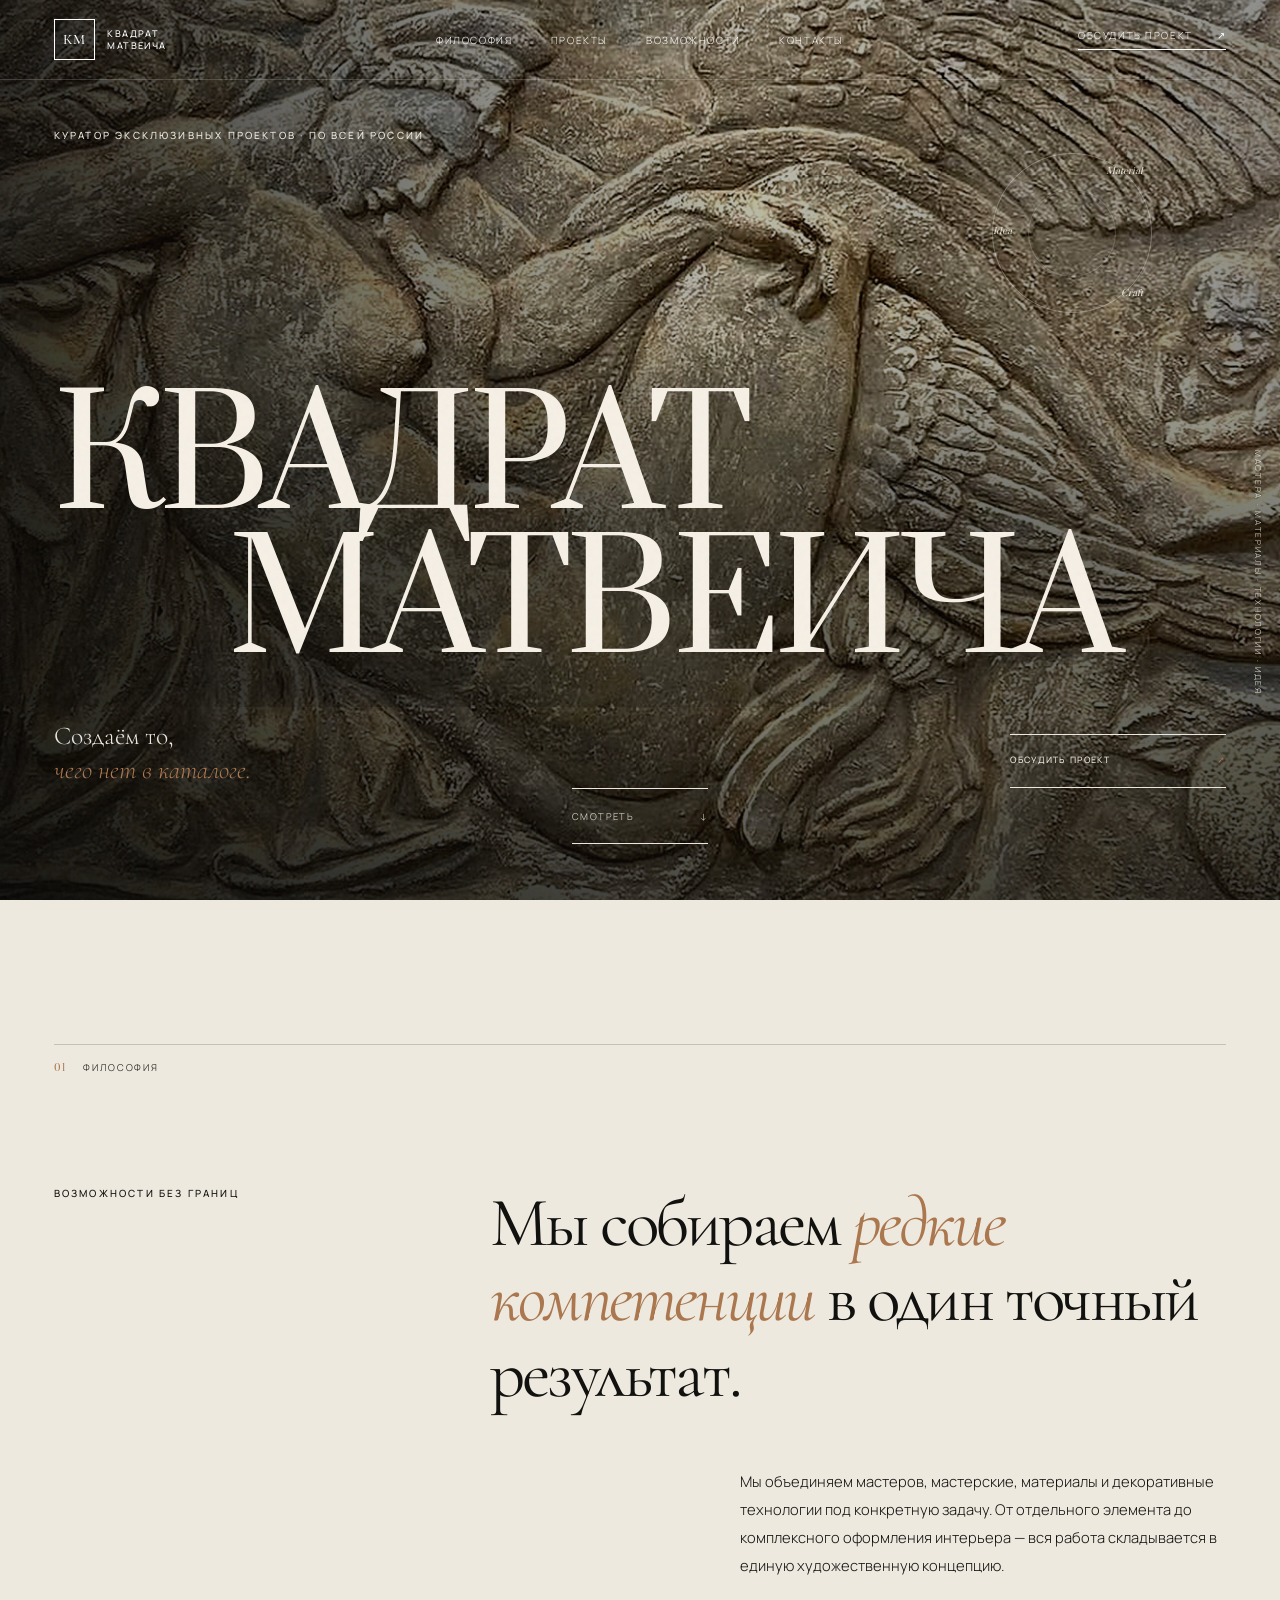
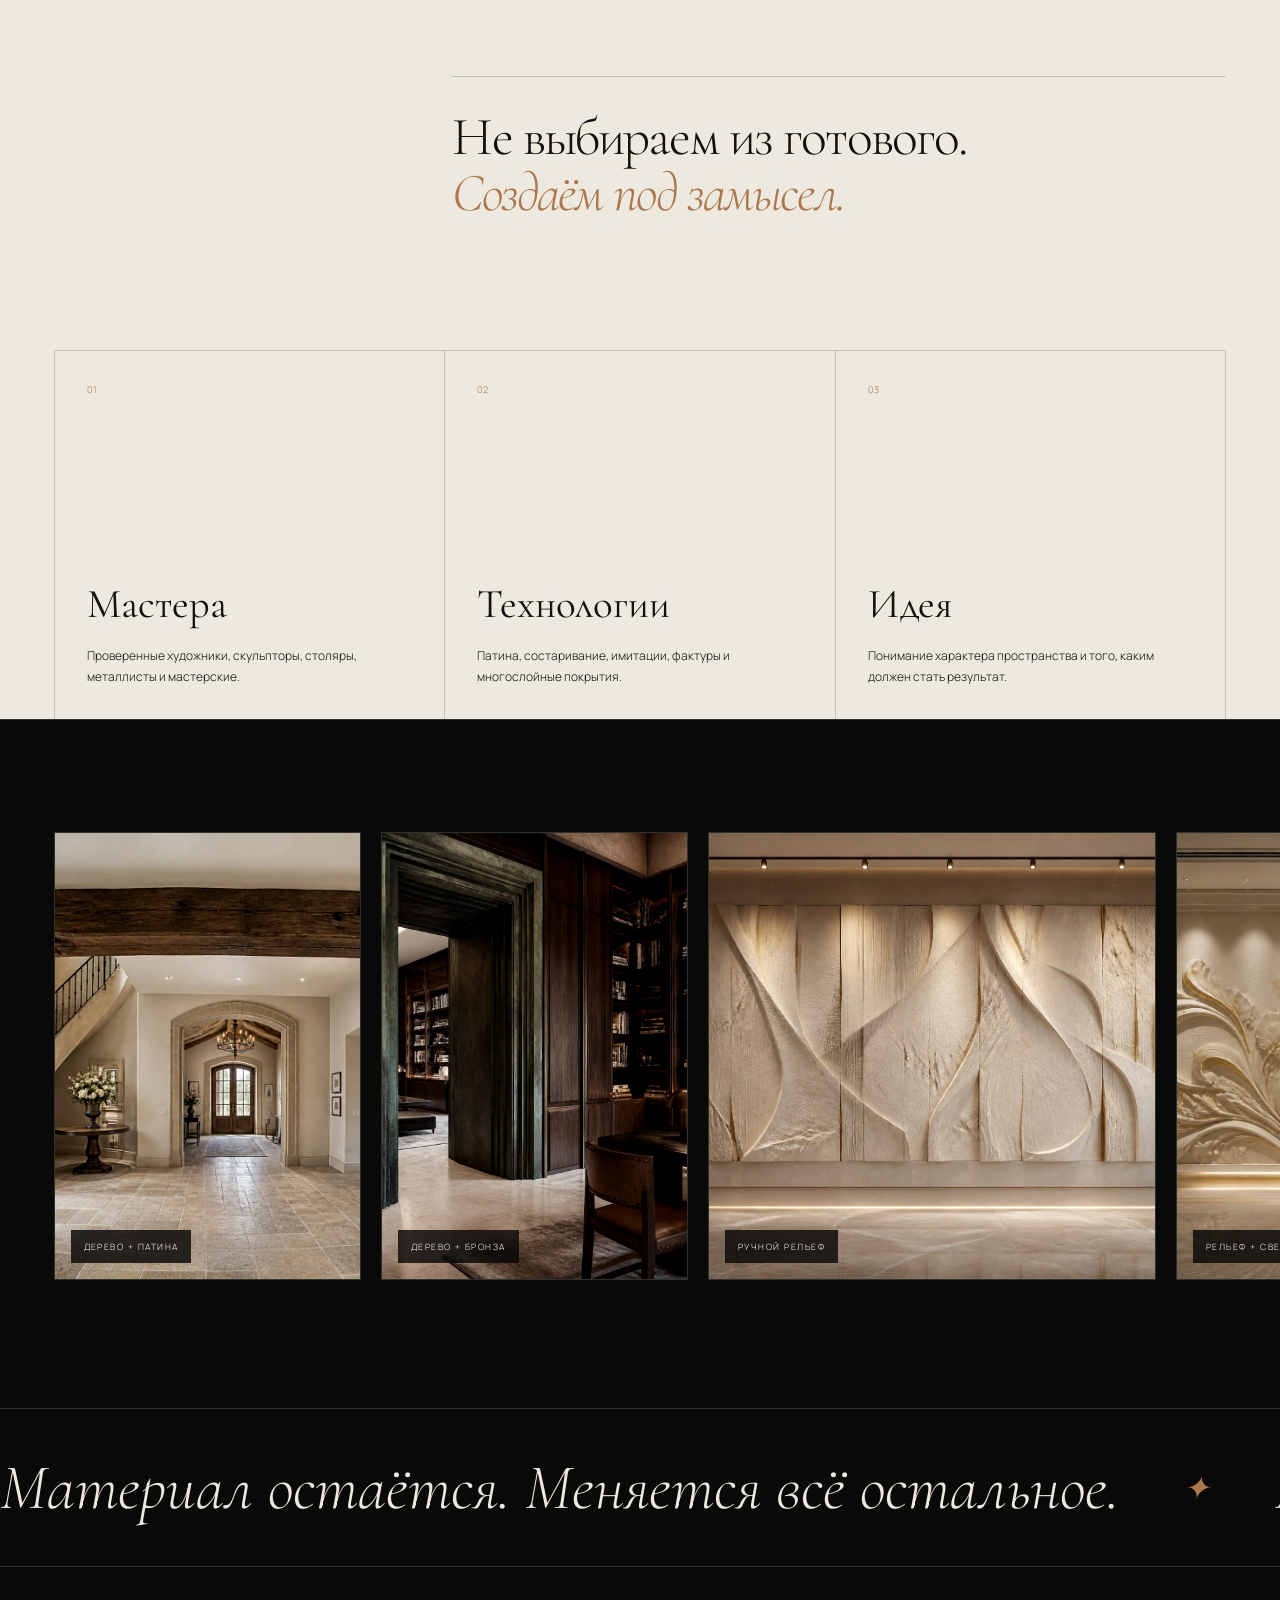
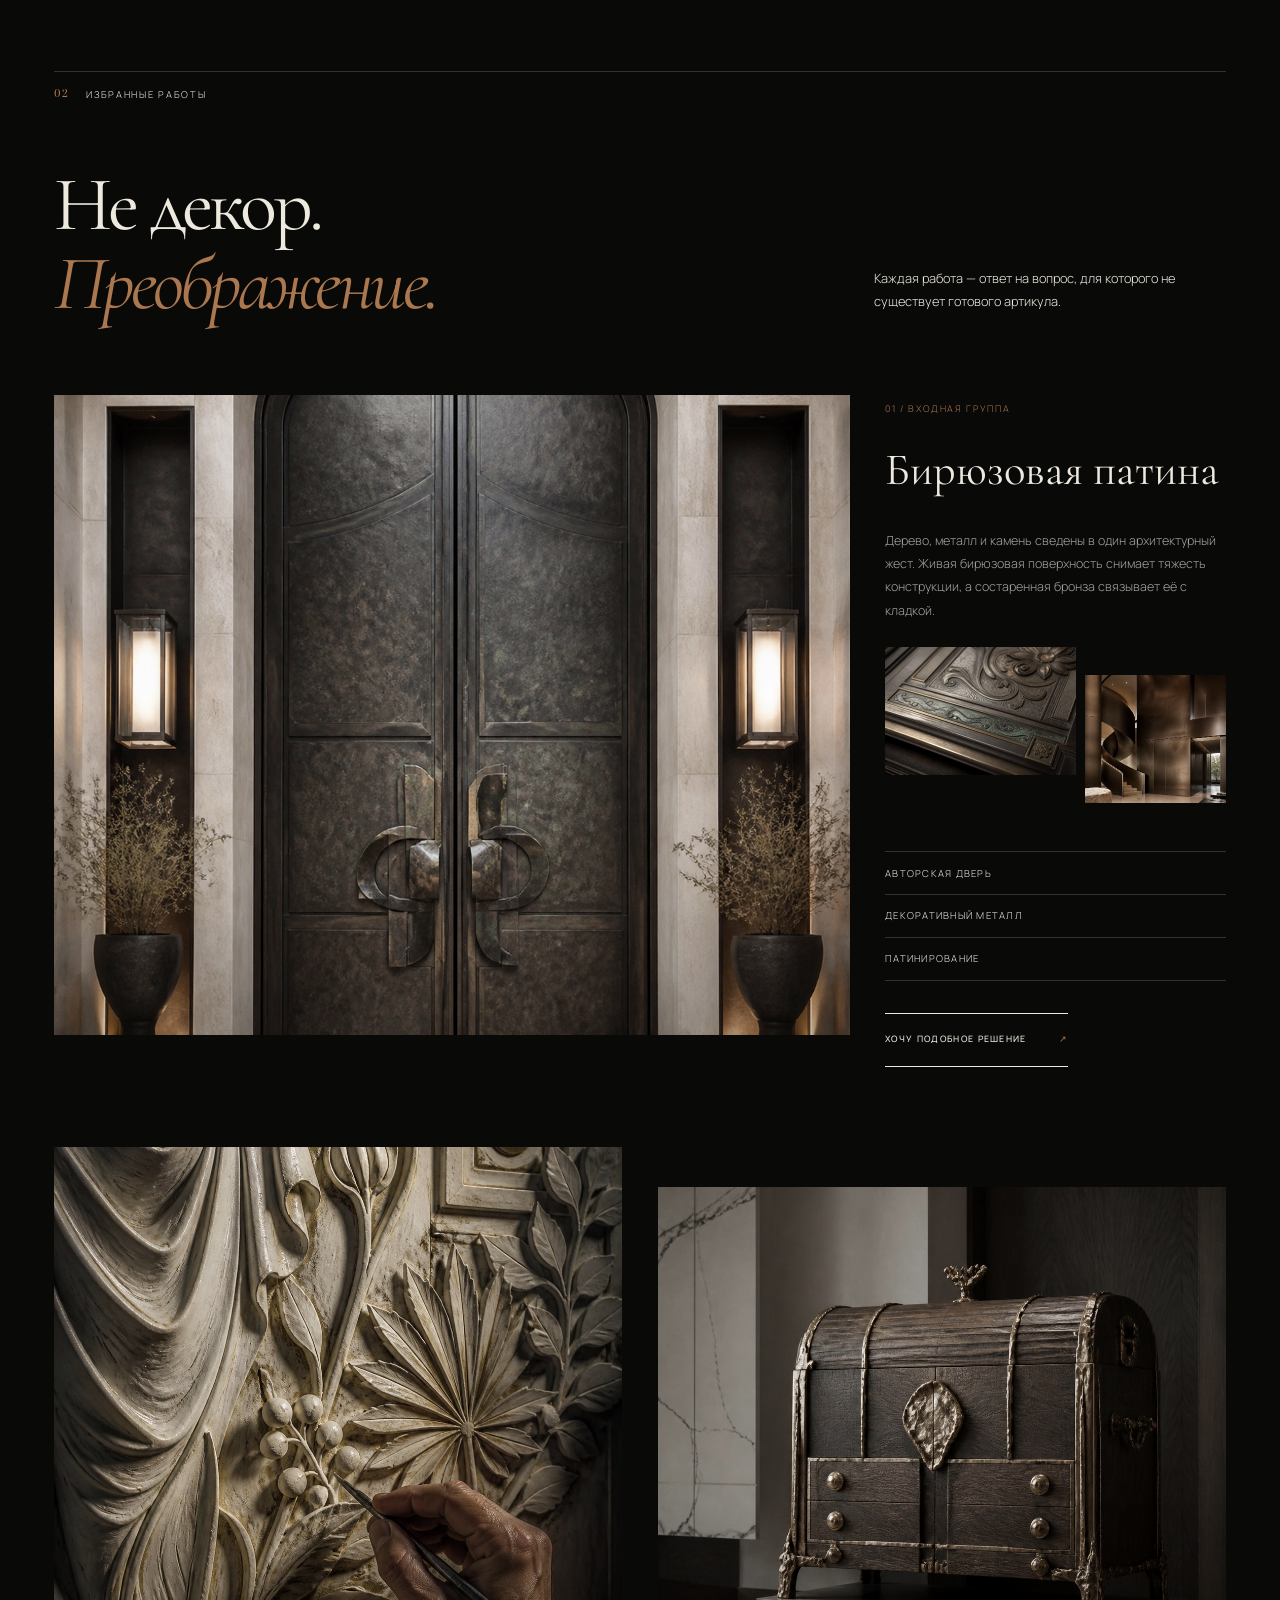
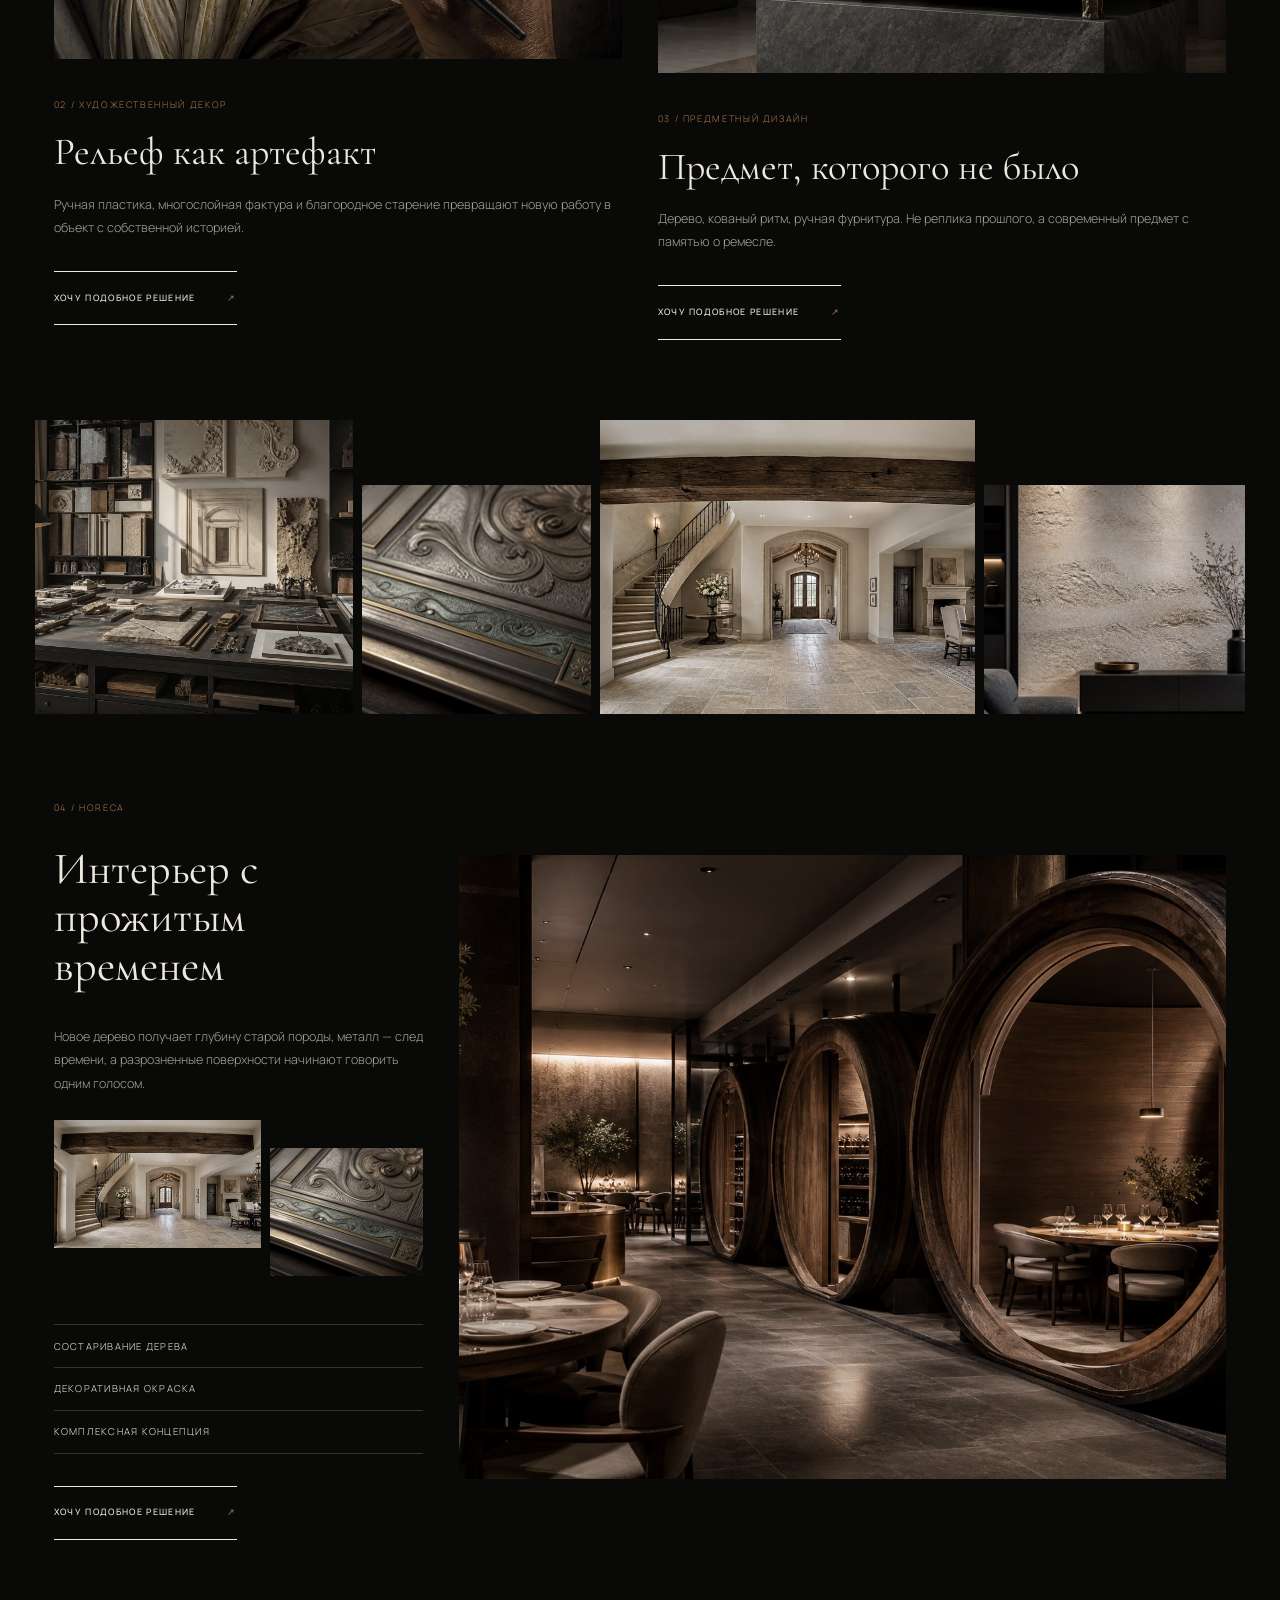
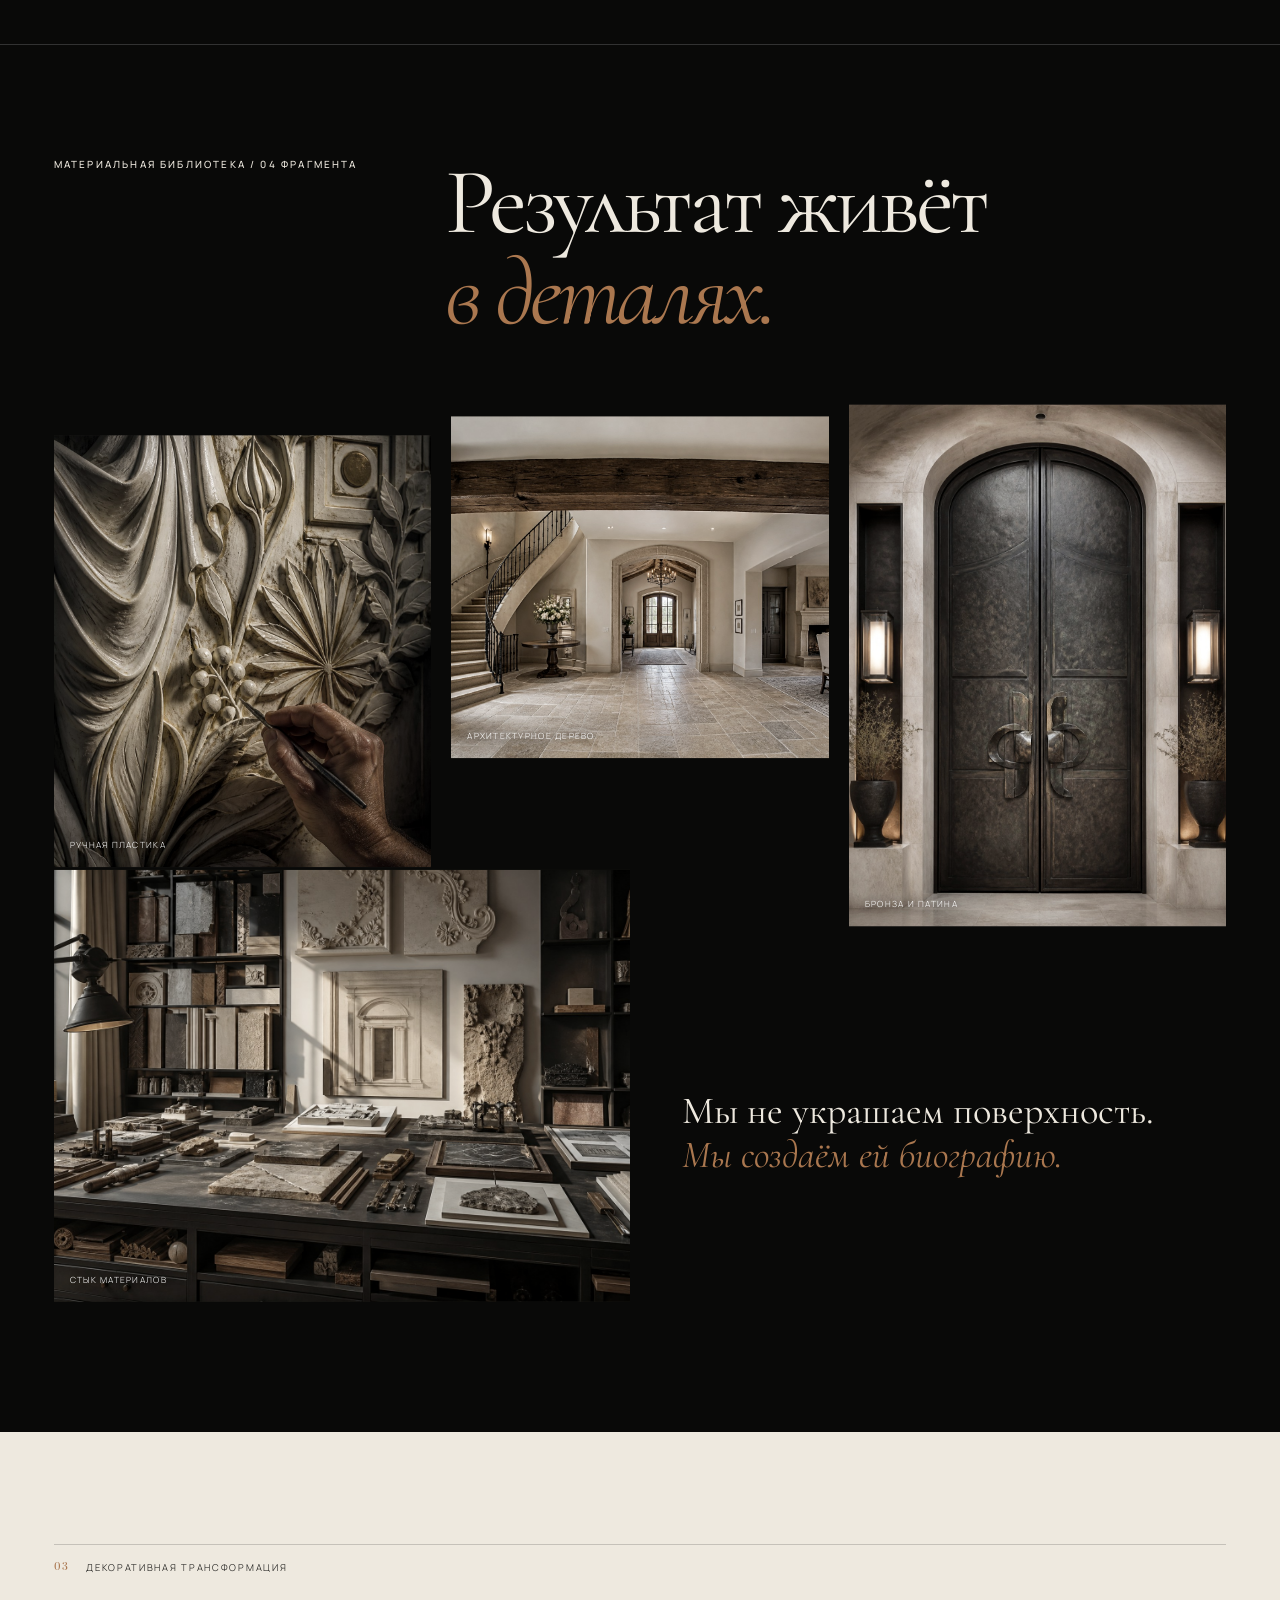
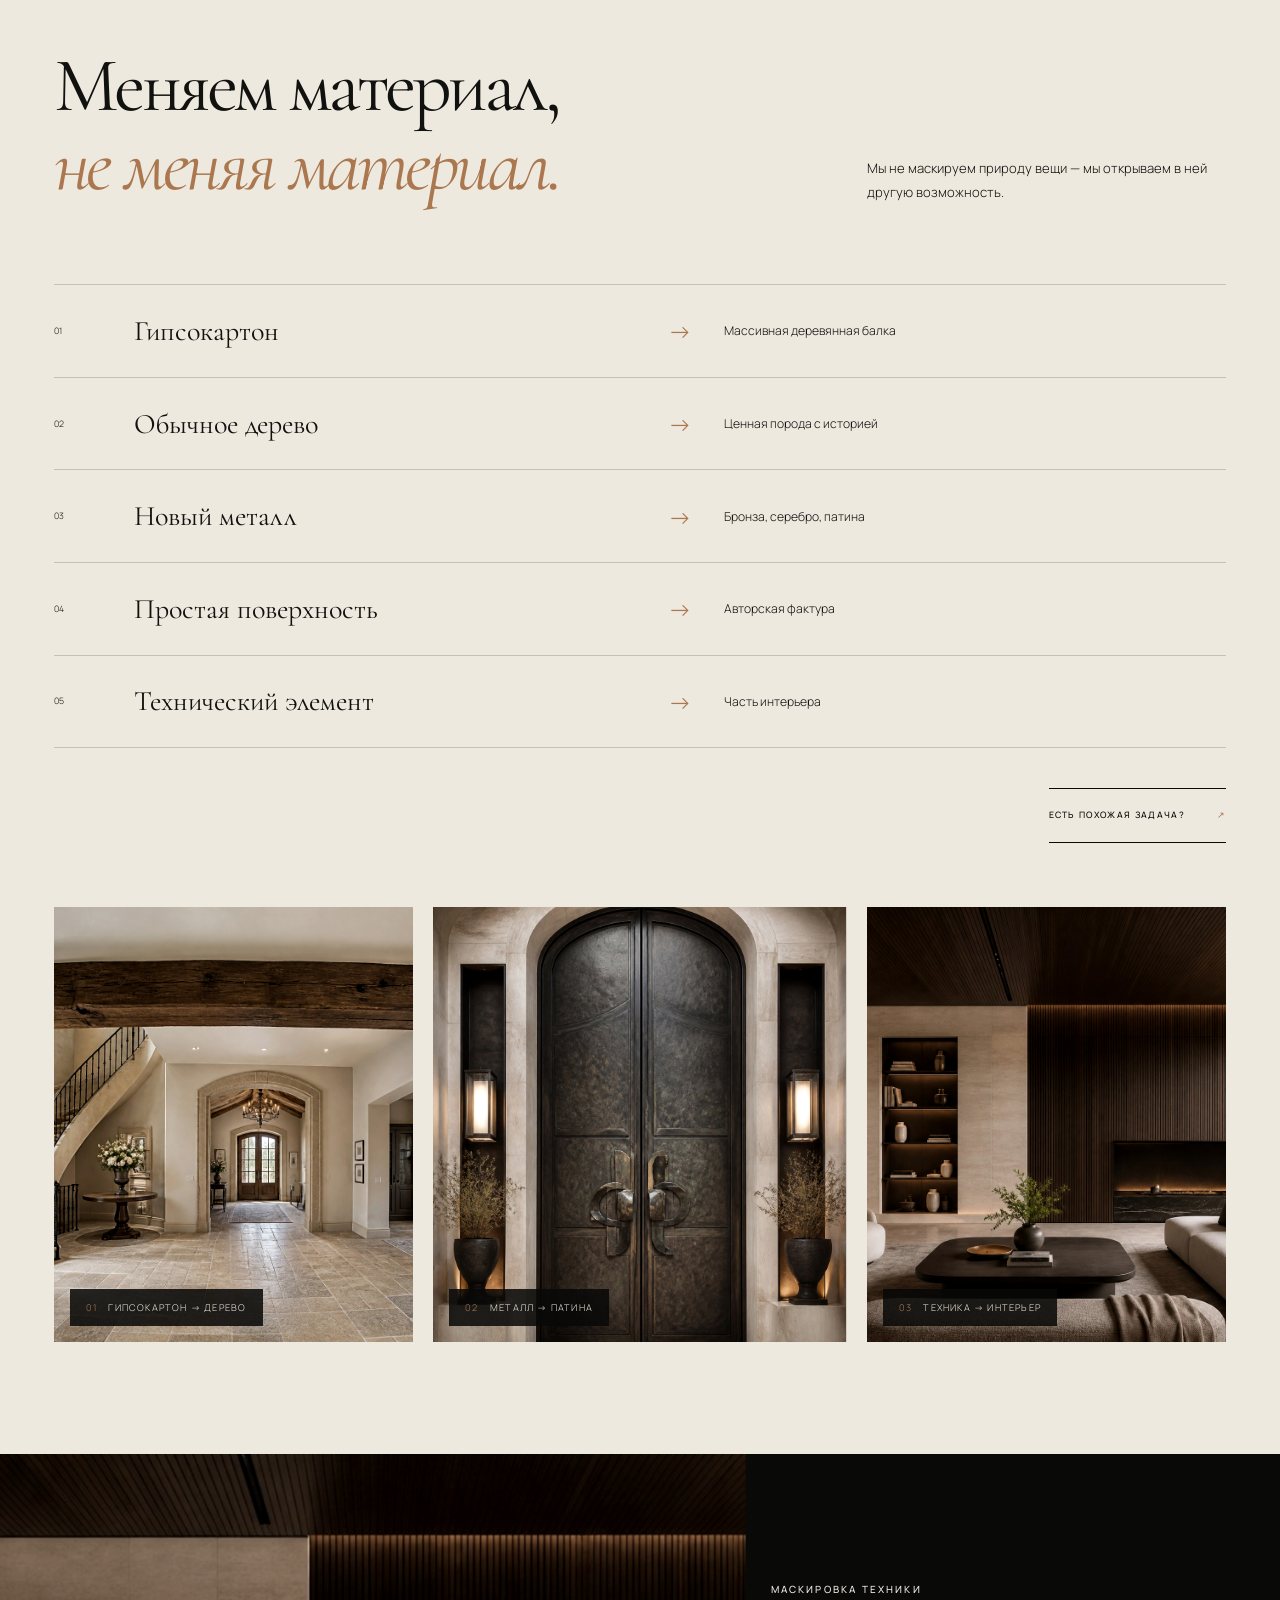
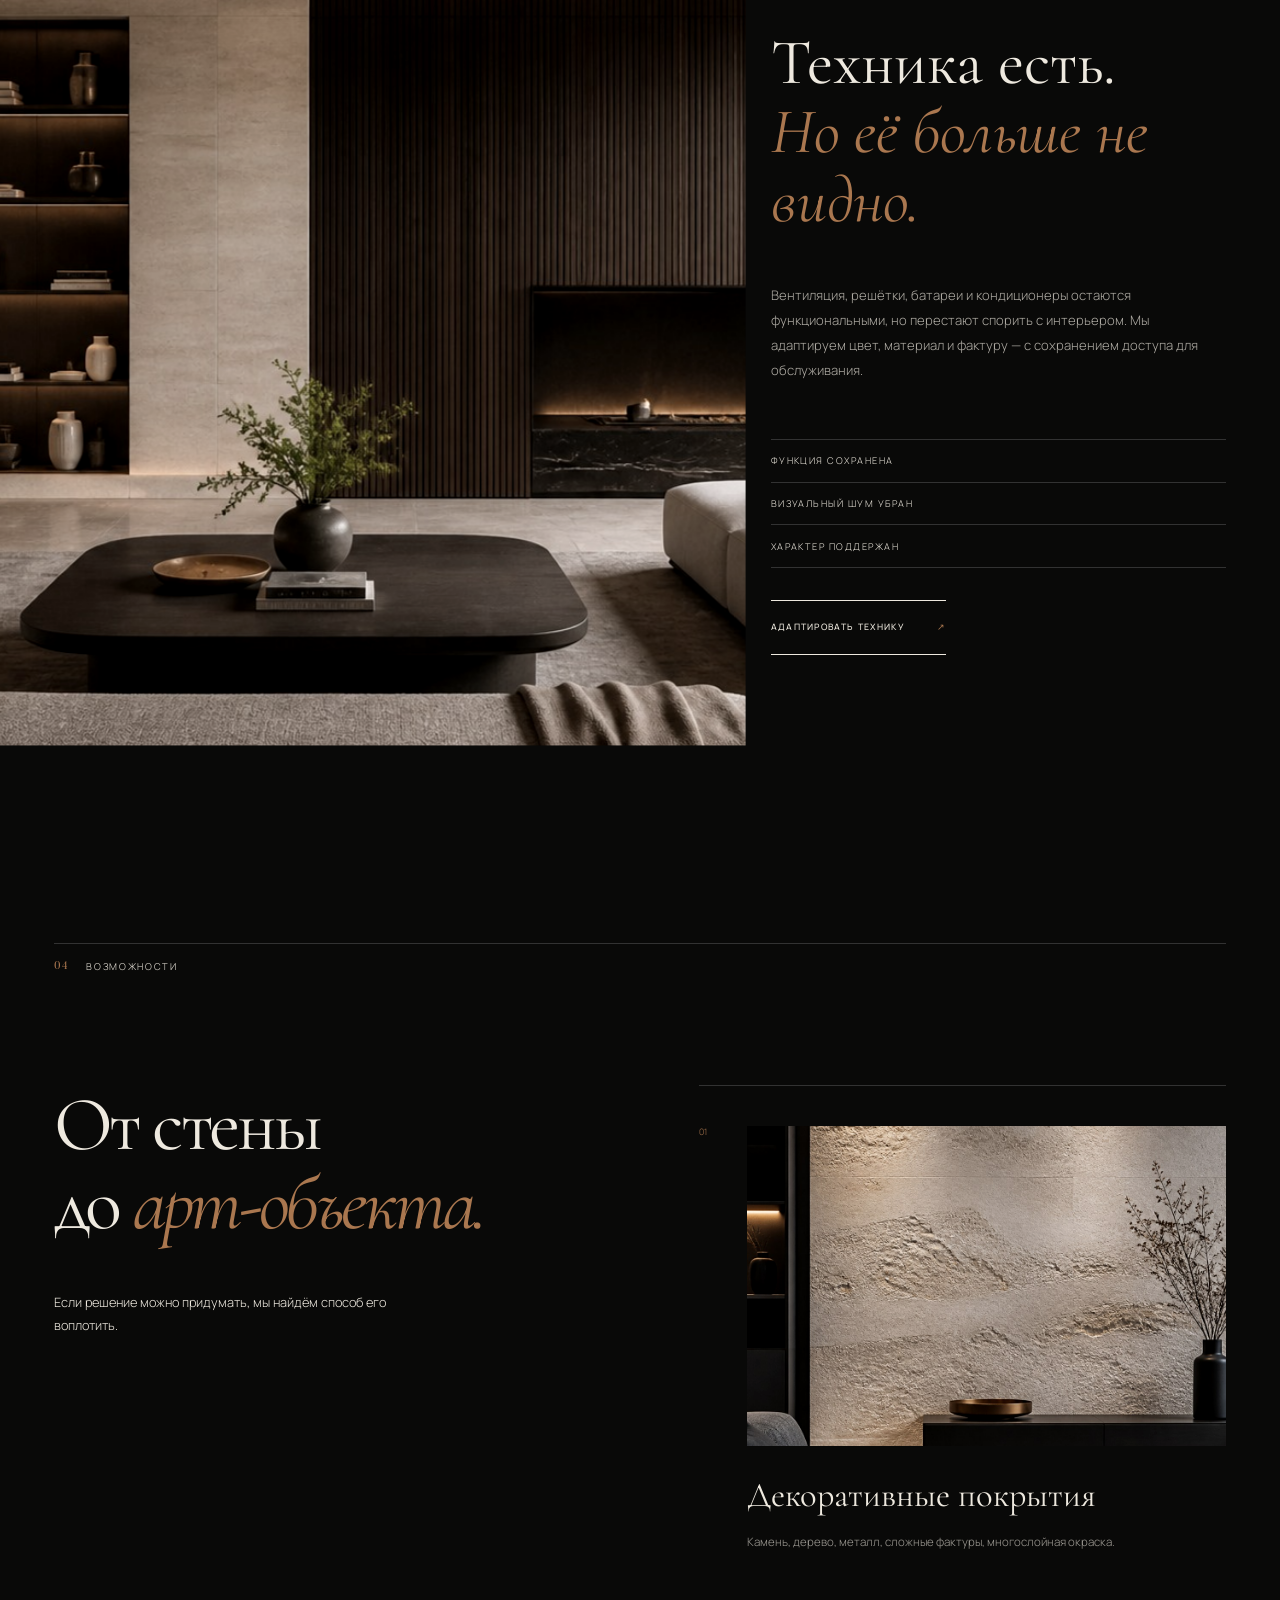
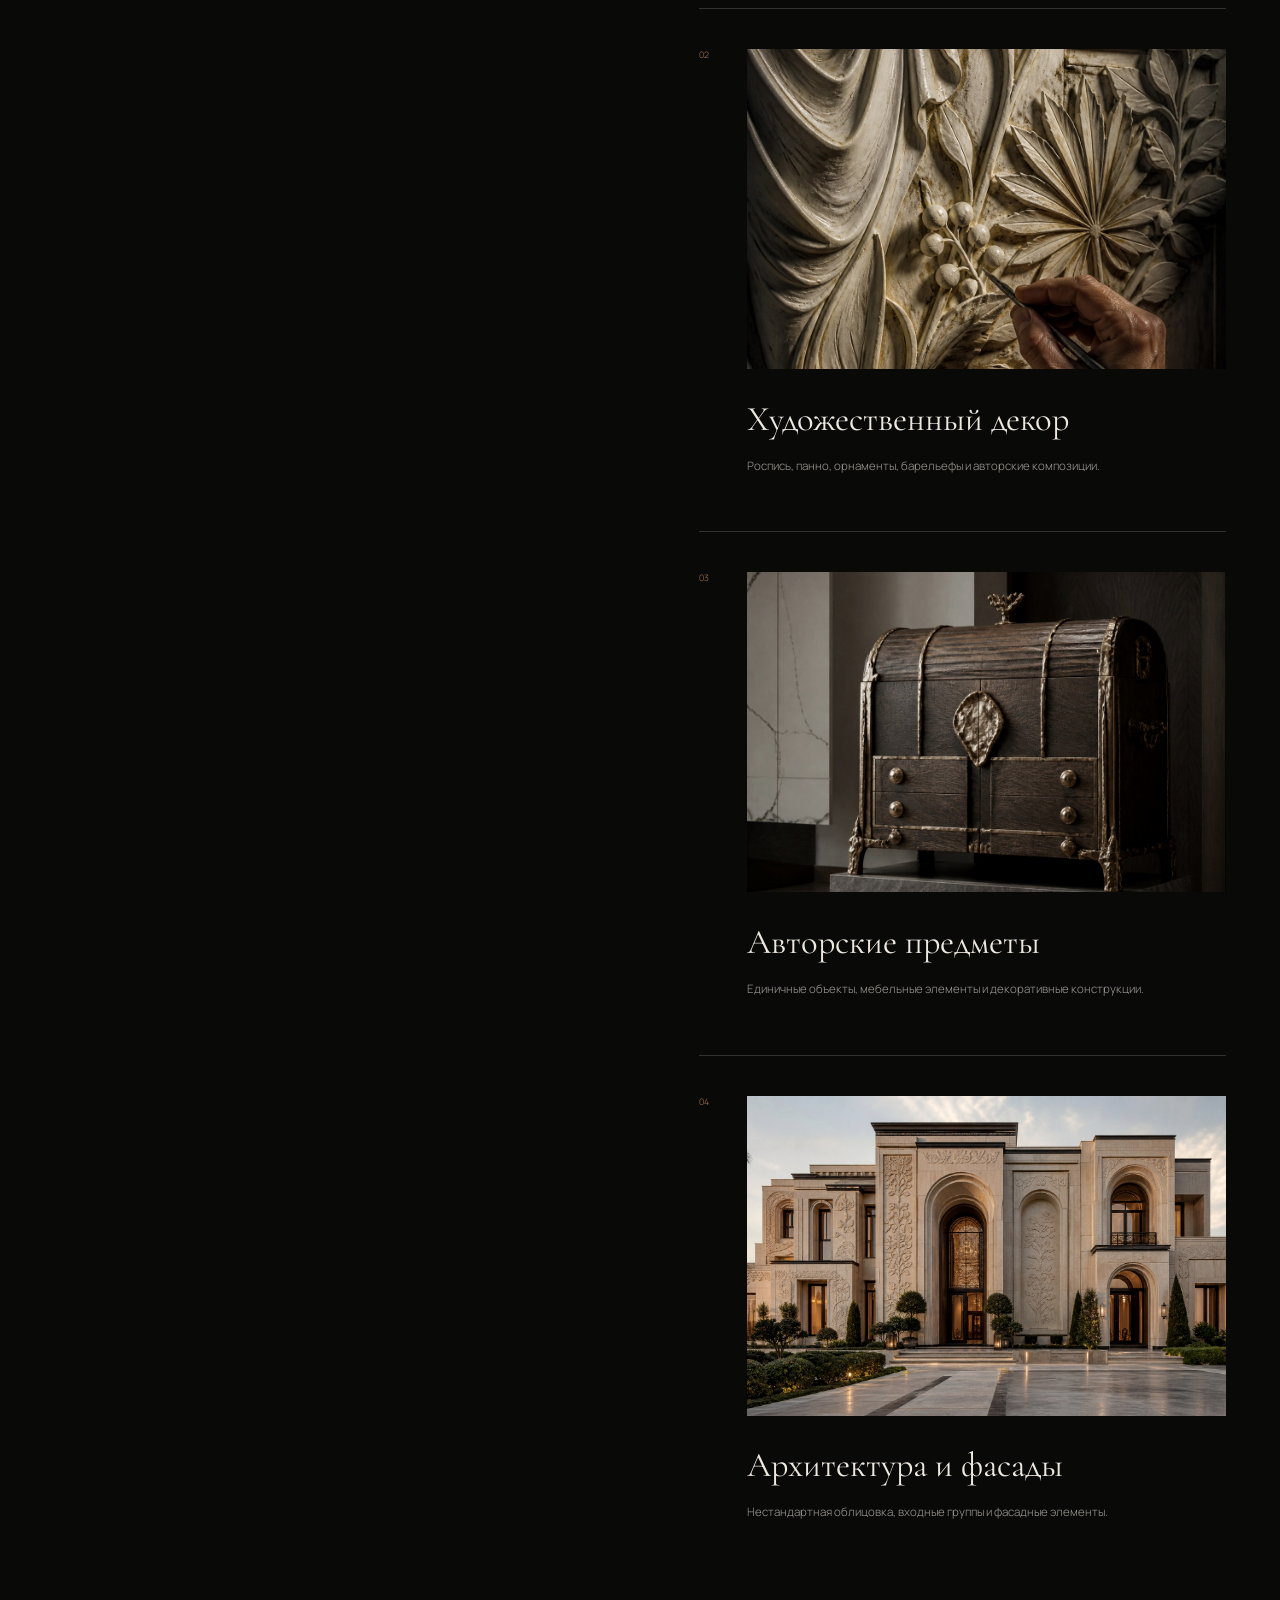
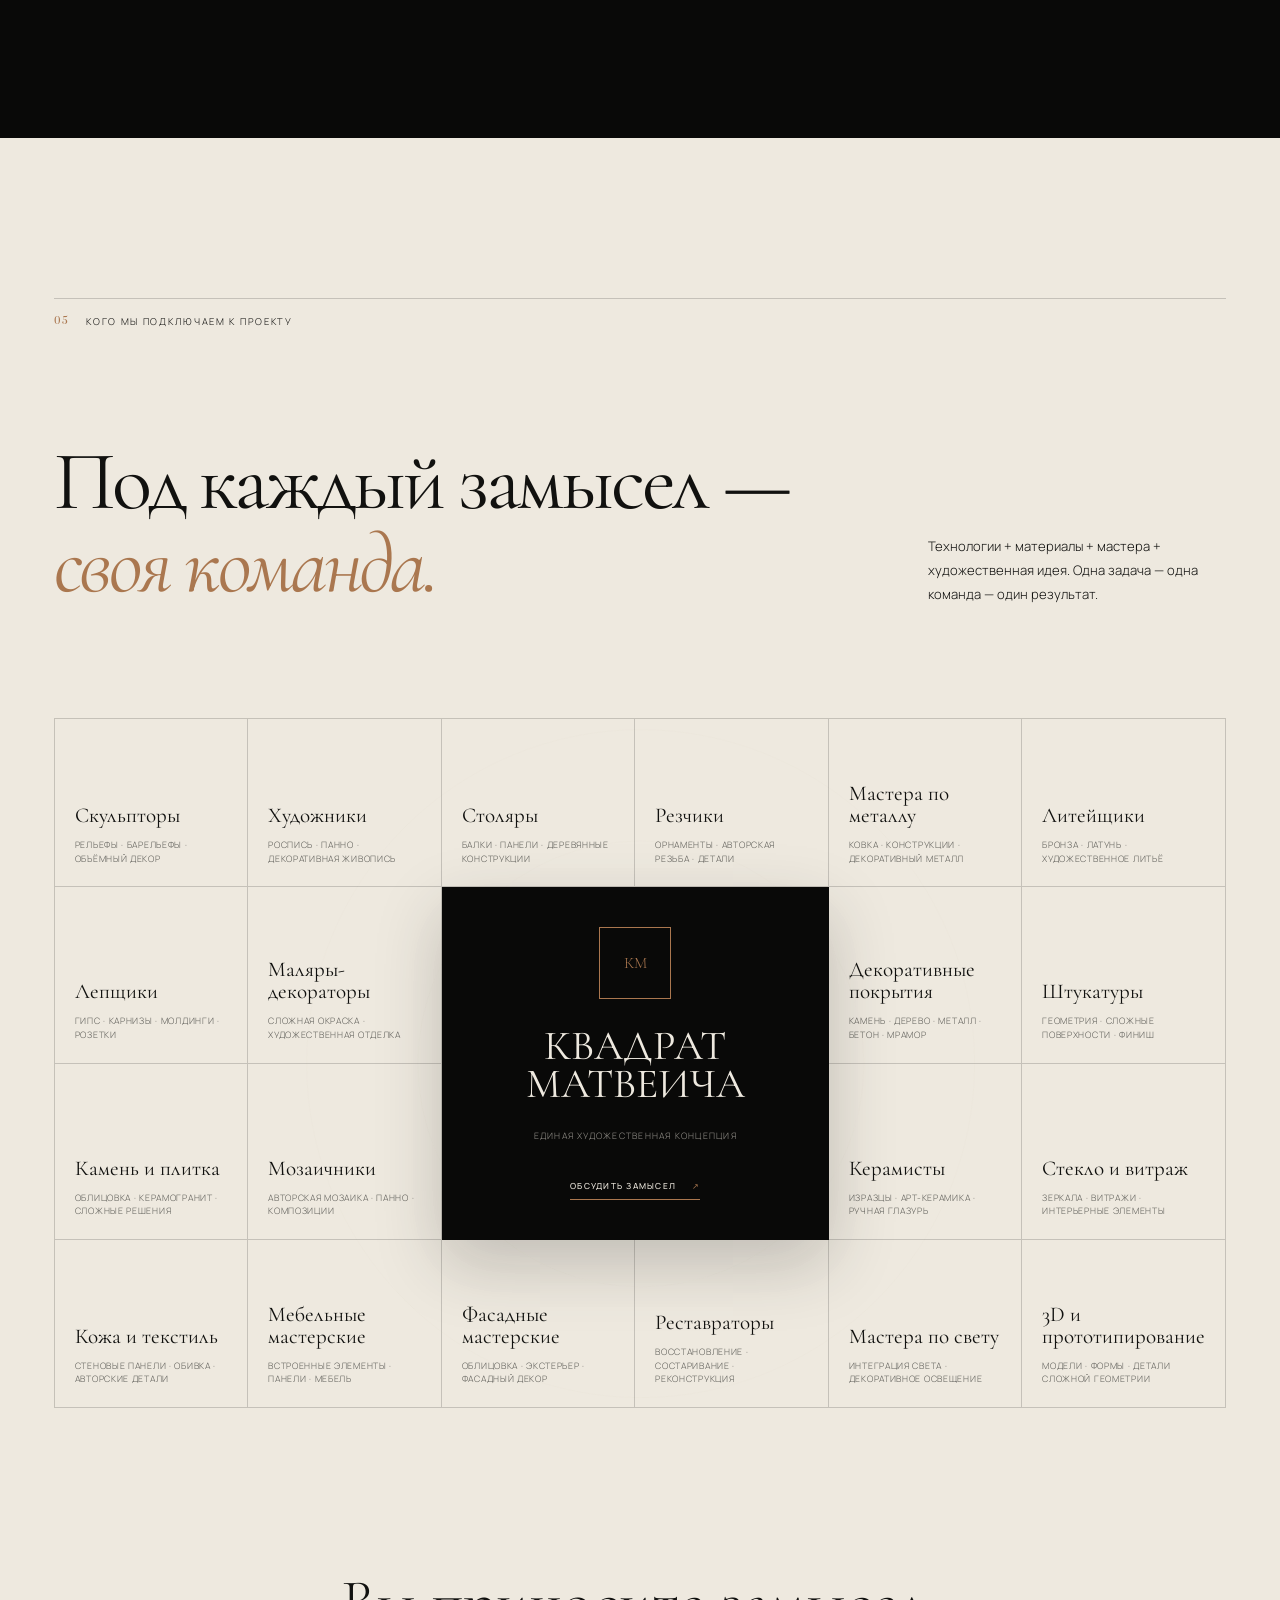
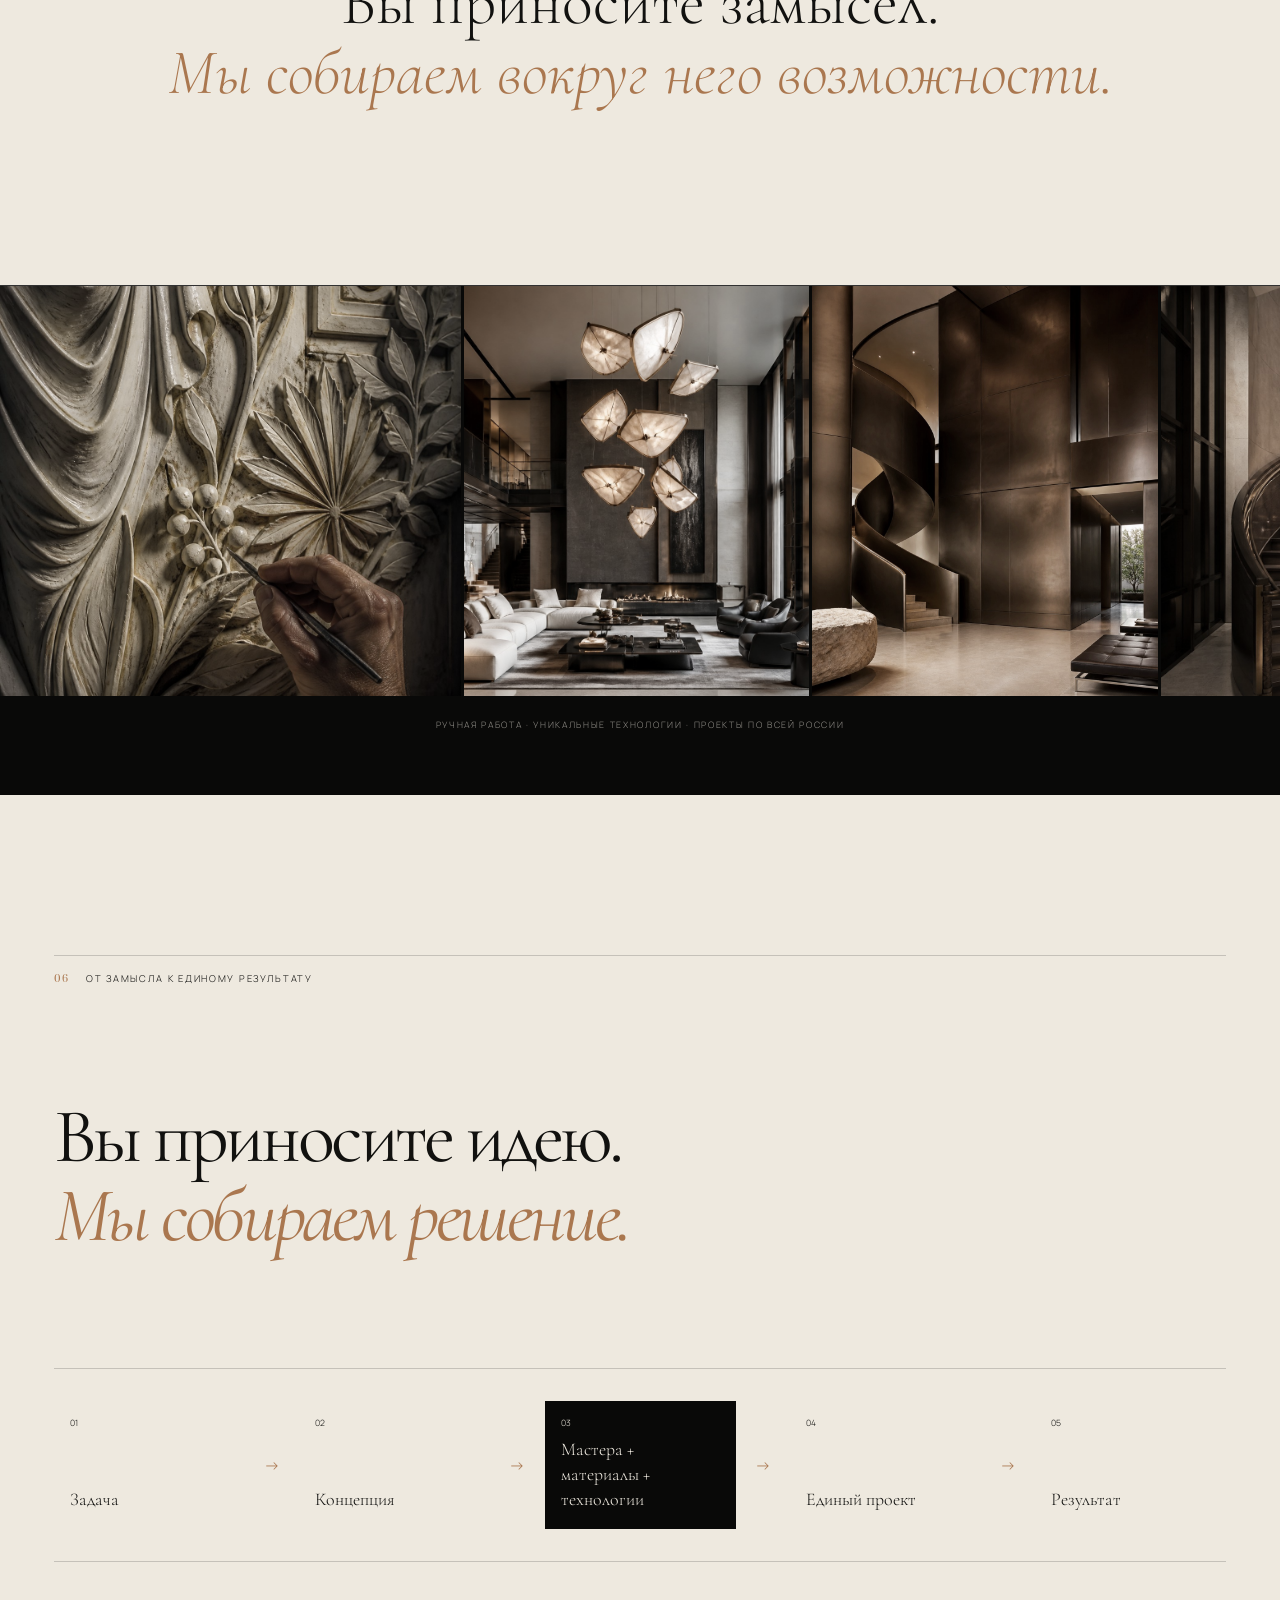
==== commit 1ddf9675: "Separate hero statement and actions" ====
--- a/index.html
+++ b/index.html
@@ -7,7 +7,7 @@
   <meta property="og:title" content="КВАДРАТ МАТВЕИЧА"><meta property="og:description" content="Создаём то, чего нет в каталоге.">
   <meta property="og:image" content="assets/generated/hero-relief-4k-v2.jpg">
   <link rel="icon" href="assets/favicon.svg?v=2" type="image/svg+xml"><link rel="preconnect" href="https://fonts.googleapis.com"><link rel="preconnect" href="https://fonts.gstatic.com" crossorigin>
-  <link href="https://fonts.googleapis.com/css2?family=Cormorant+Garamond:ital,wght@0,400;0,500;1,400;1,500&family=Manrope:wght@300;400;500;600&family=Prata&display=swap" rel="stylesheet"><link rel="stylesheet" href="styles.css?v=20260830-8"><script src="script.js?v=20260830-8" defer></script>
+  <link href="https://fonts.googleapis.com/css2?family=Cormorant+Garamond:ital,wght@0,400;0,500;1,400;1,500&family=Manrope:wght@300;400;500;600&family=Prata&display=swap" rel="stylesheet"><link rel="stylesheet" href="styles.css?v=20260830-9"><script src="script.js?v=20260830-9" defer></script>
 </head><body>
   <div class="noise" aria-hidden="true"></div><div class="cursor" aria-hidden="true"><span></span></div>
   <header class="header" data-header>
--- a/styles.css
+++ b/styles.css
@@ -208,3 +208,12 @@
 .hero-title .title-line i{position:relative;color:#f6f0e6;-webkit-text-fill-color:#f6f0e6;-webkit-text-stroke:0;text-shadow:none;filter:none;opacity:1}
 .hero-title .title-line i:before,.hero-title .title-line i:after{content:none!important;display:none!important}
 @media(max-width:900px){.hero-title{letter-spacing:-.03em;transform:none}.hero-title:before{left:-1.25rem;right:-1.25rem}}
+
+/* Three independent hero anchors: statement left, scroll centered, contact right. */
+.hero-foot{display:grid;grid-template-columns:minmax(15rem,1fr) auto minmax(15rem,1fr);align-items:end;padding-left:0;column-gap:clamp(2rem,5vw,7rem);width:100%}
+.hero-foot>p{grid-column:1;justify-self:start;max-width:18rem}
+.hero-actions{display:contents}
+.hero-actions .scroll-link{position:static;grid-column:2;justify-self:center;transform:none}
+.hero-actions .context-cta{position:static;grid-column:3;justify-self:end;min-width:13.5rem}
+@media(min-width:1900px){.hero-foot{padding-left:0}}
+@media(max-width:900px){.hero-foot{display:flex;padding-left:0;justify-content:space-between;gap:1.25rem}.hero-foot>p{max-width:11rem}.hero-actions{display:flex}.hero-actions .scroll-link,.hero-actions .context-cta{position:static;transform:none}}
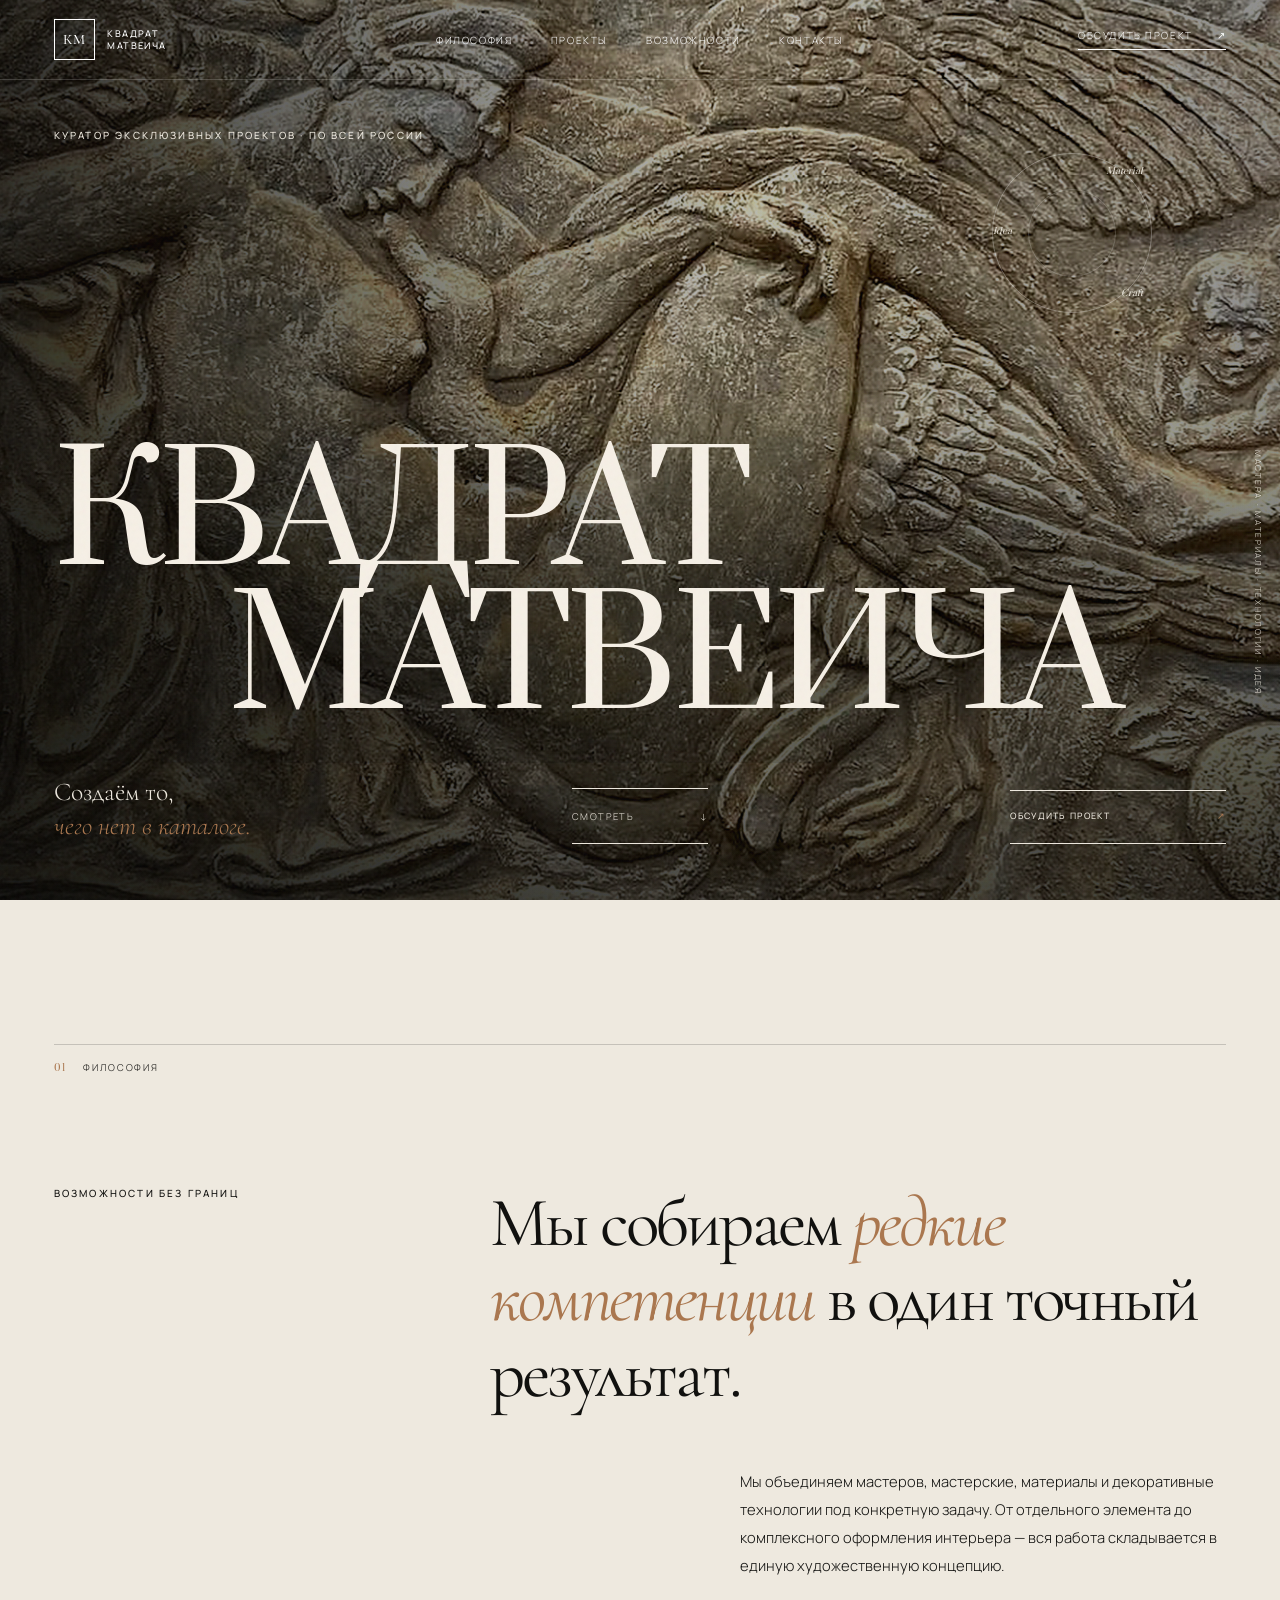
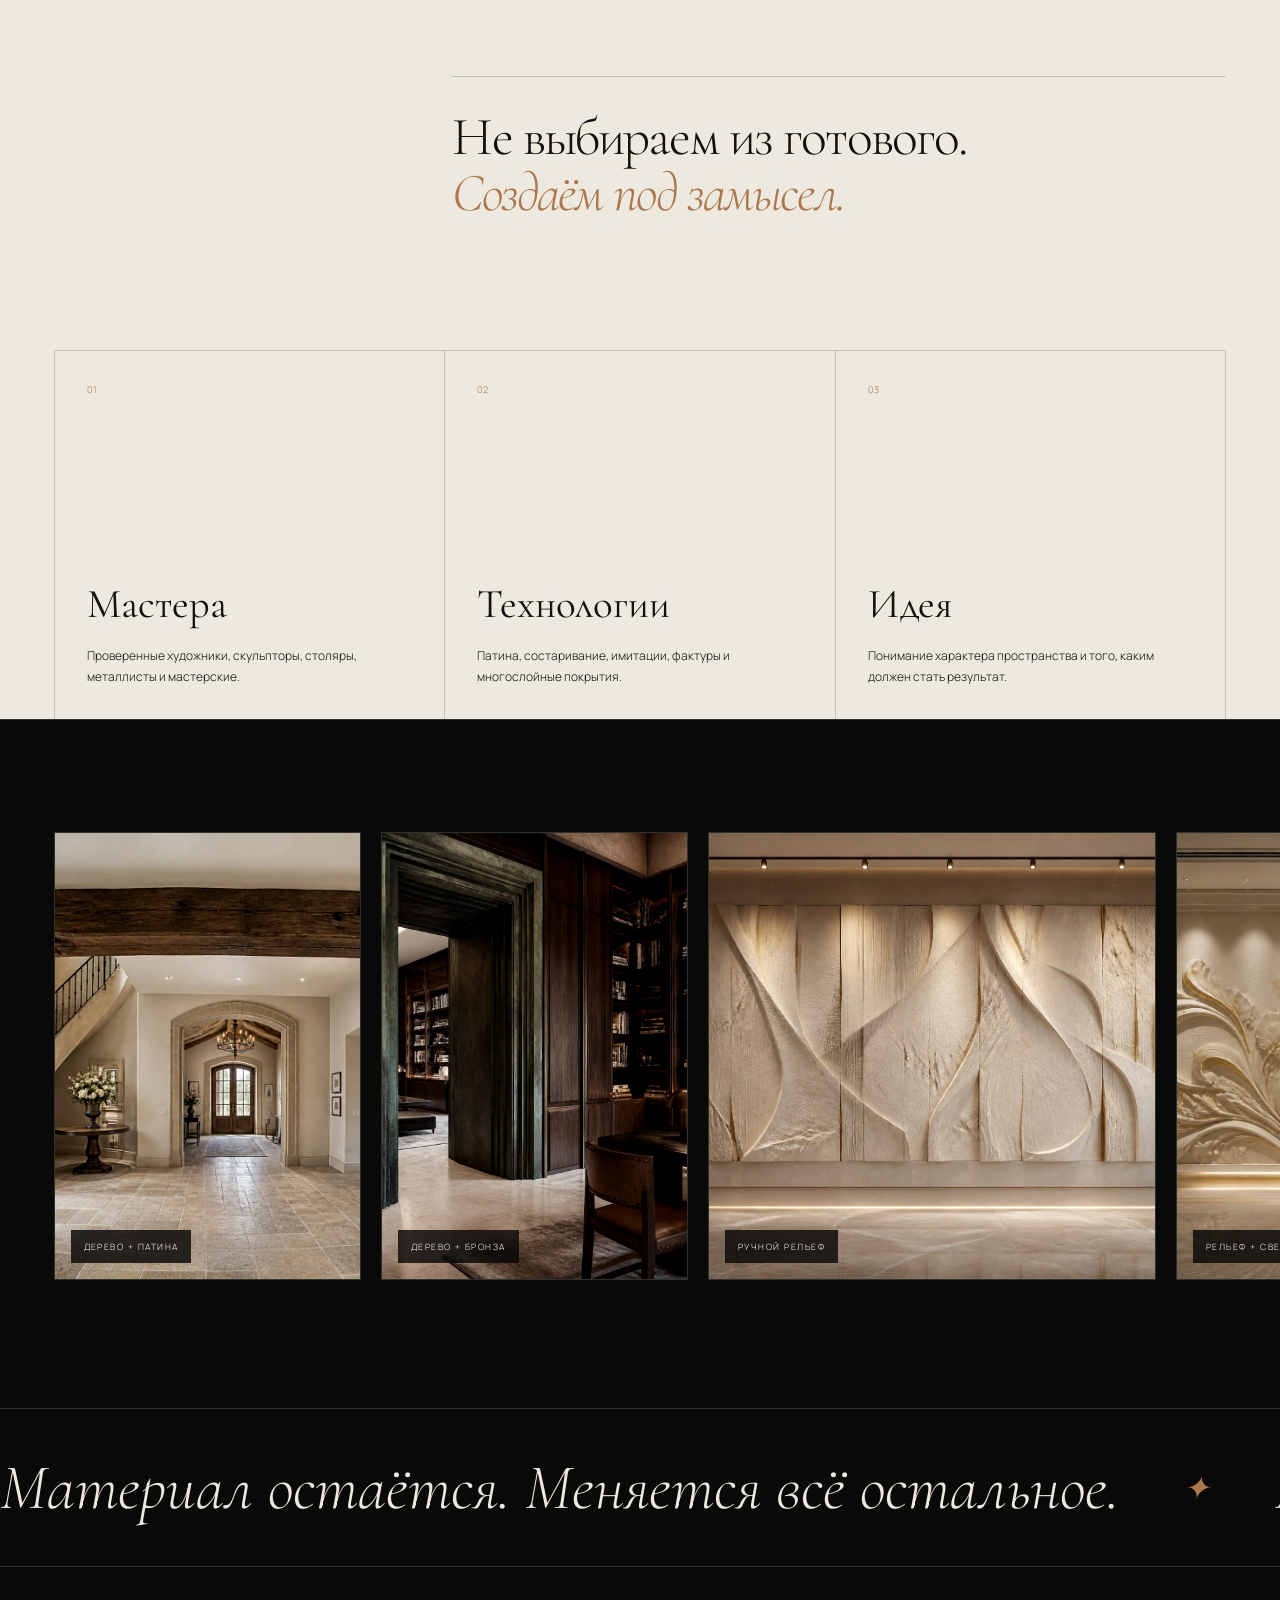
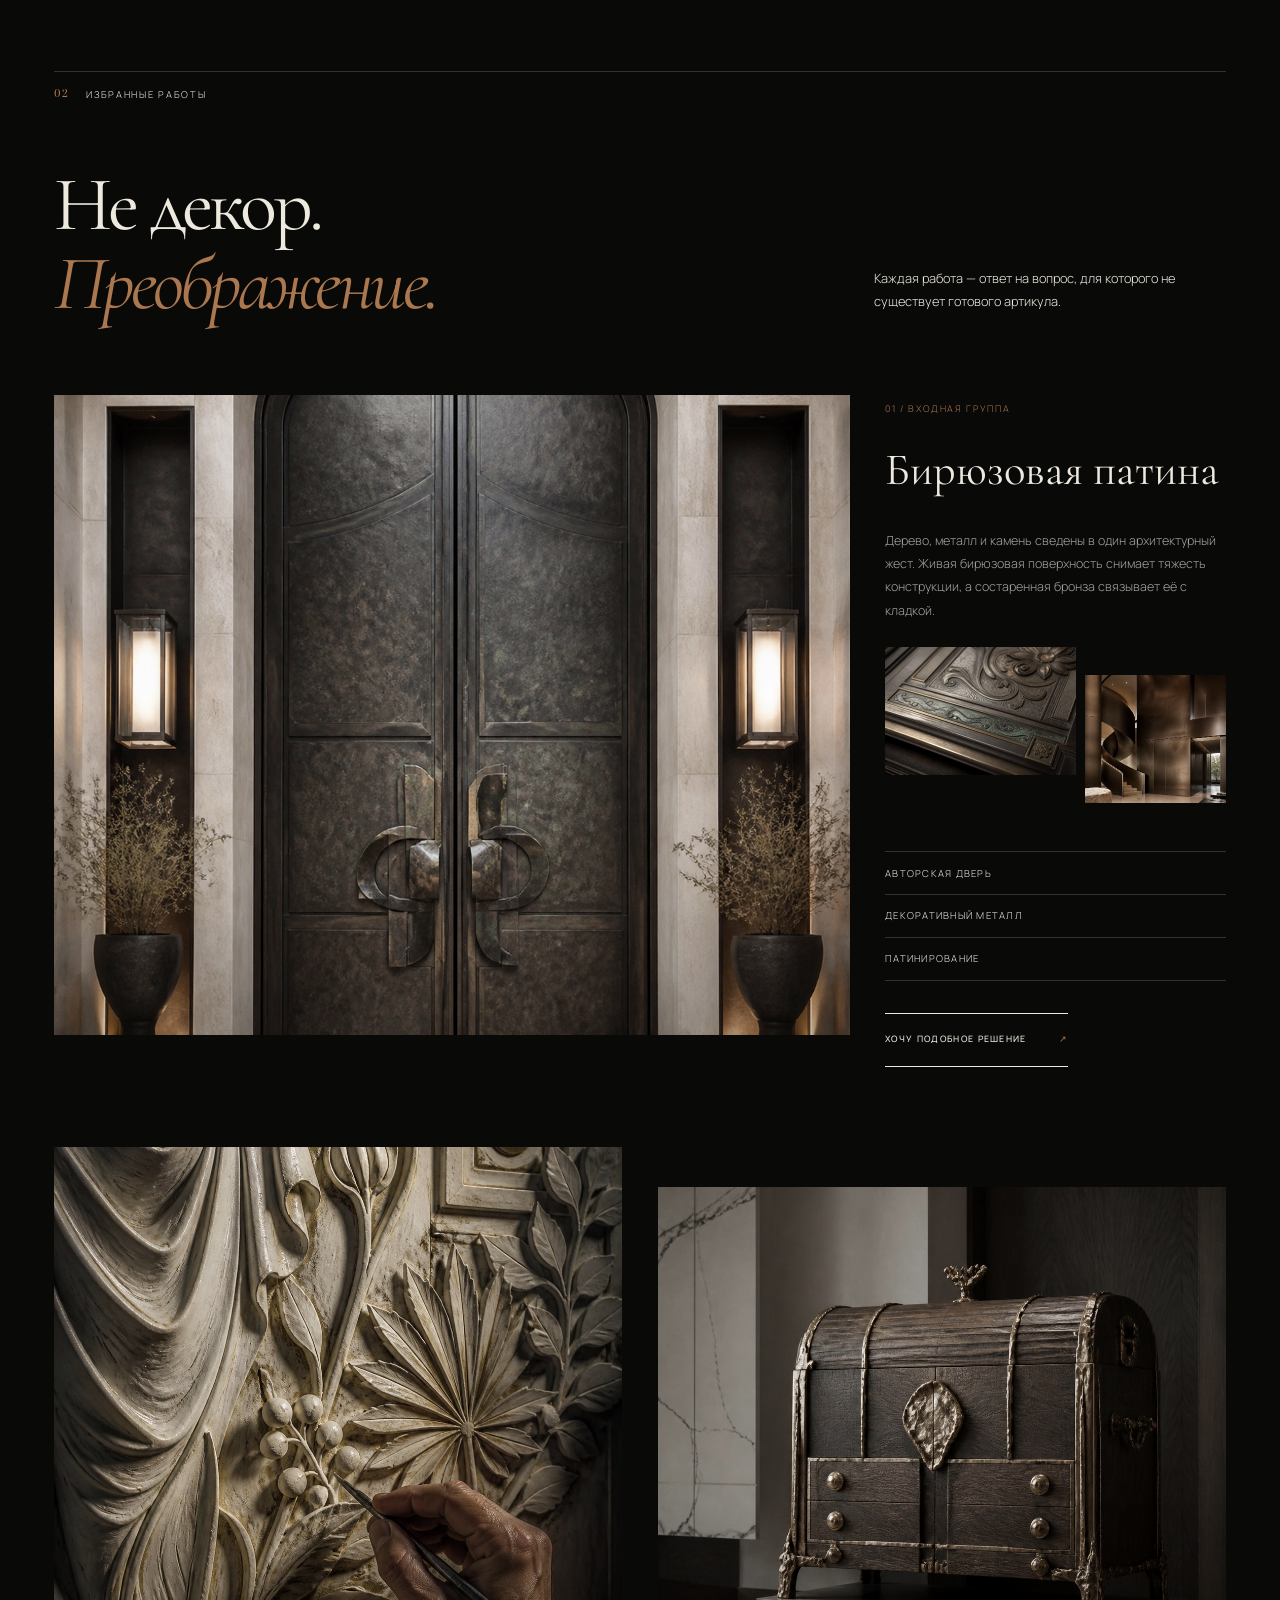
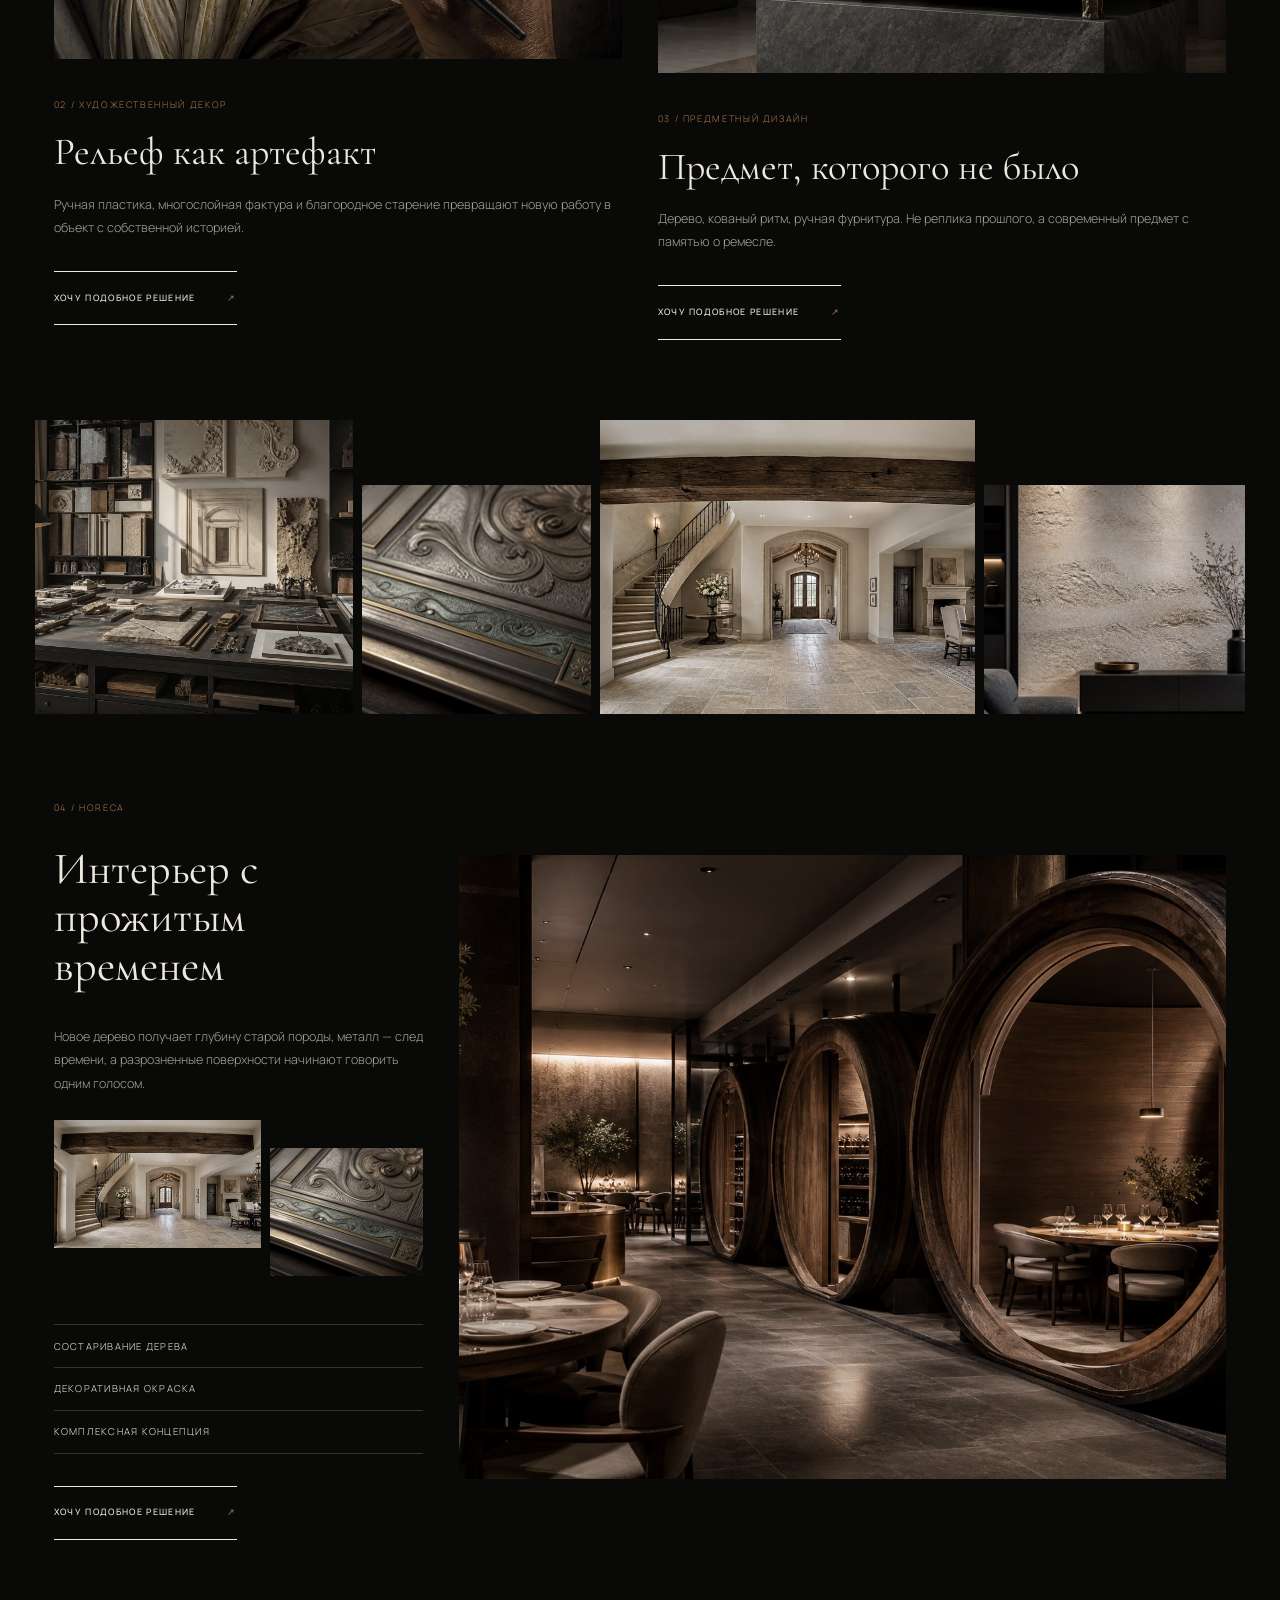
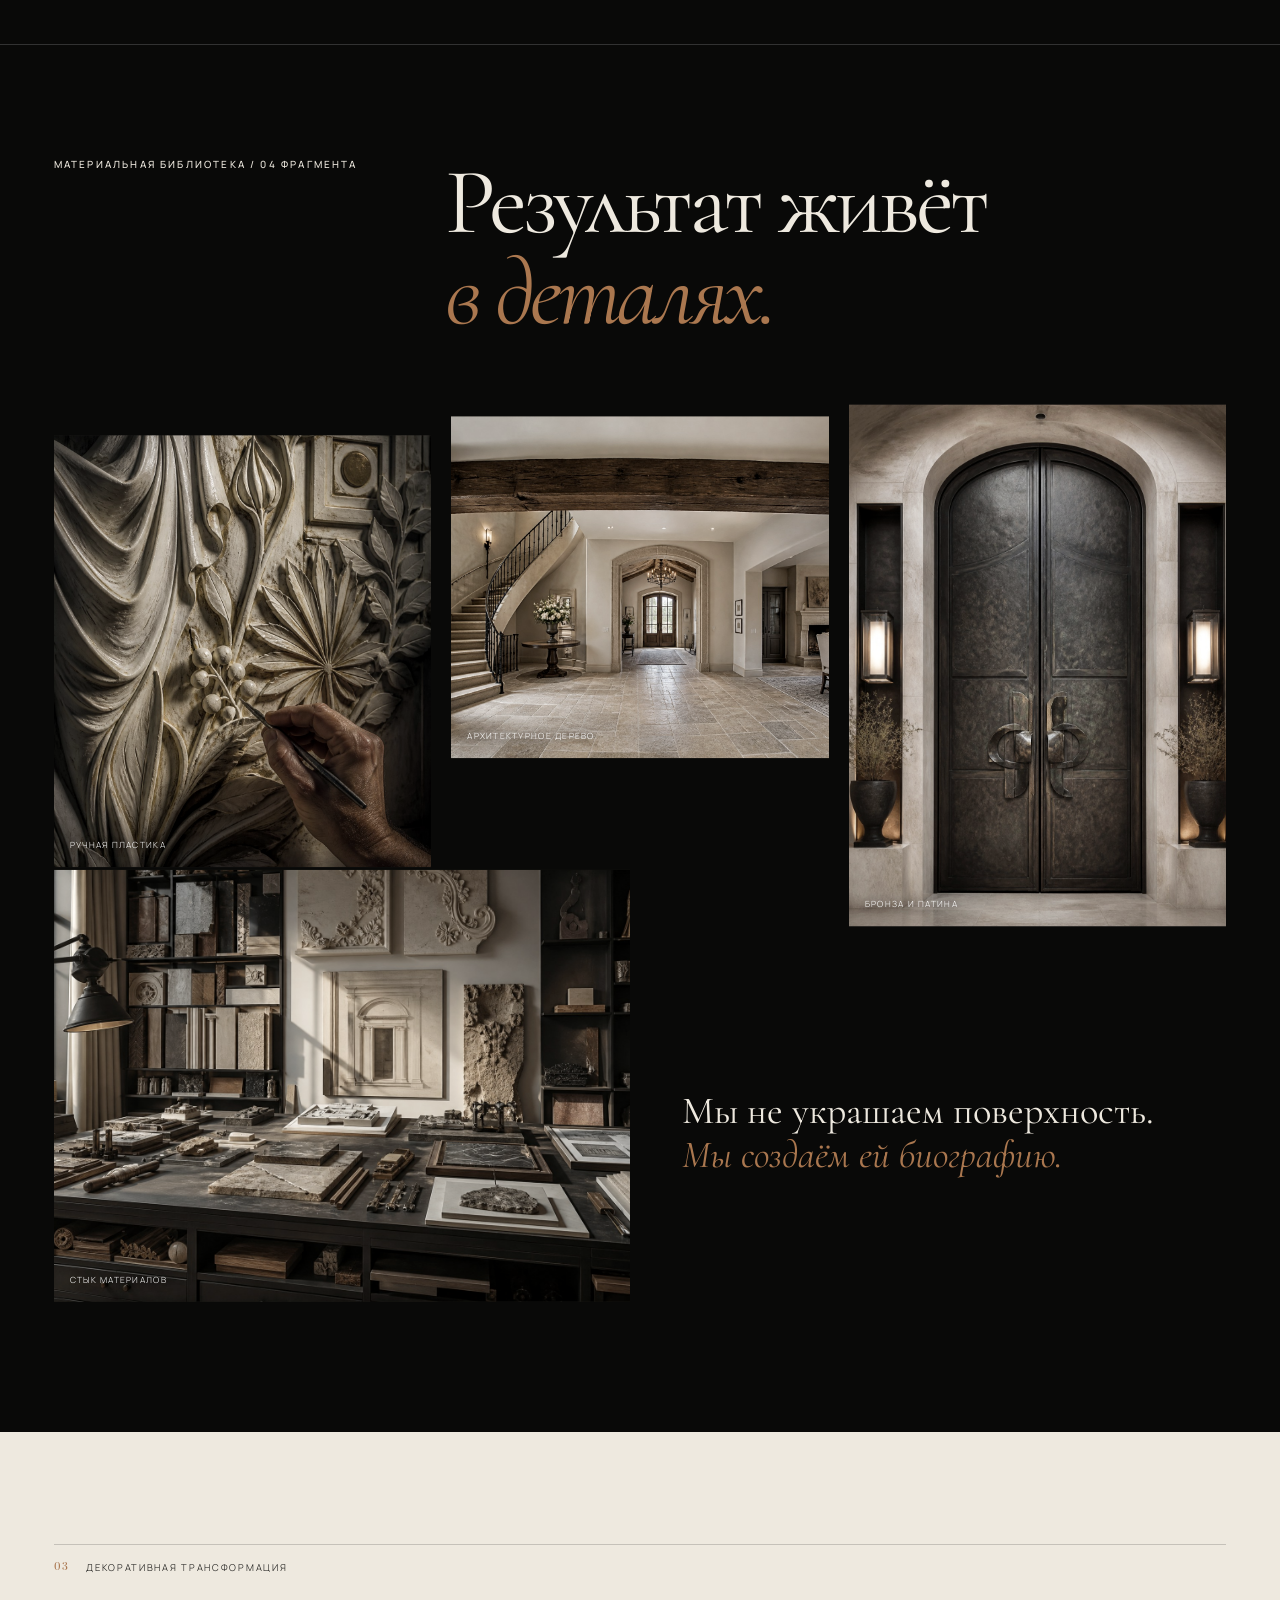
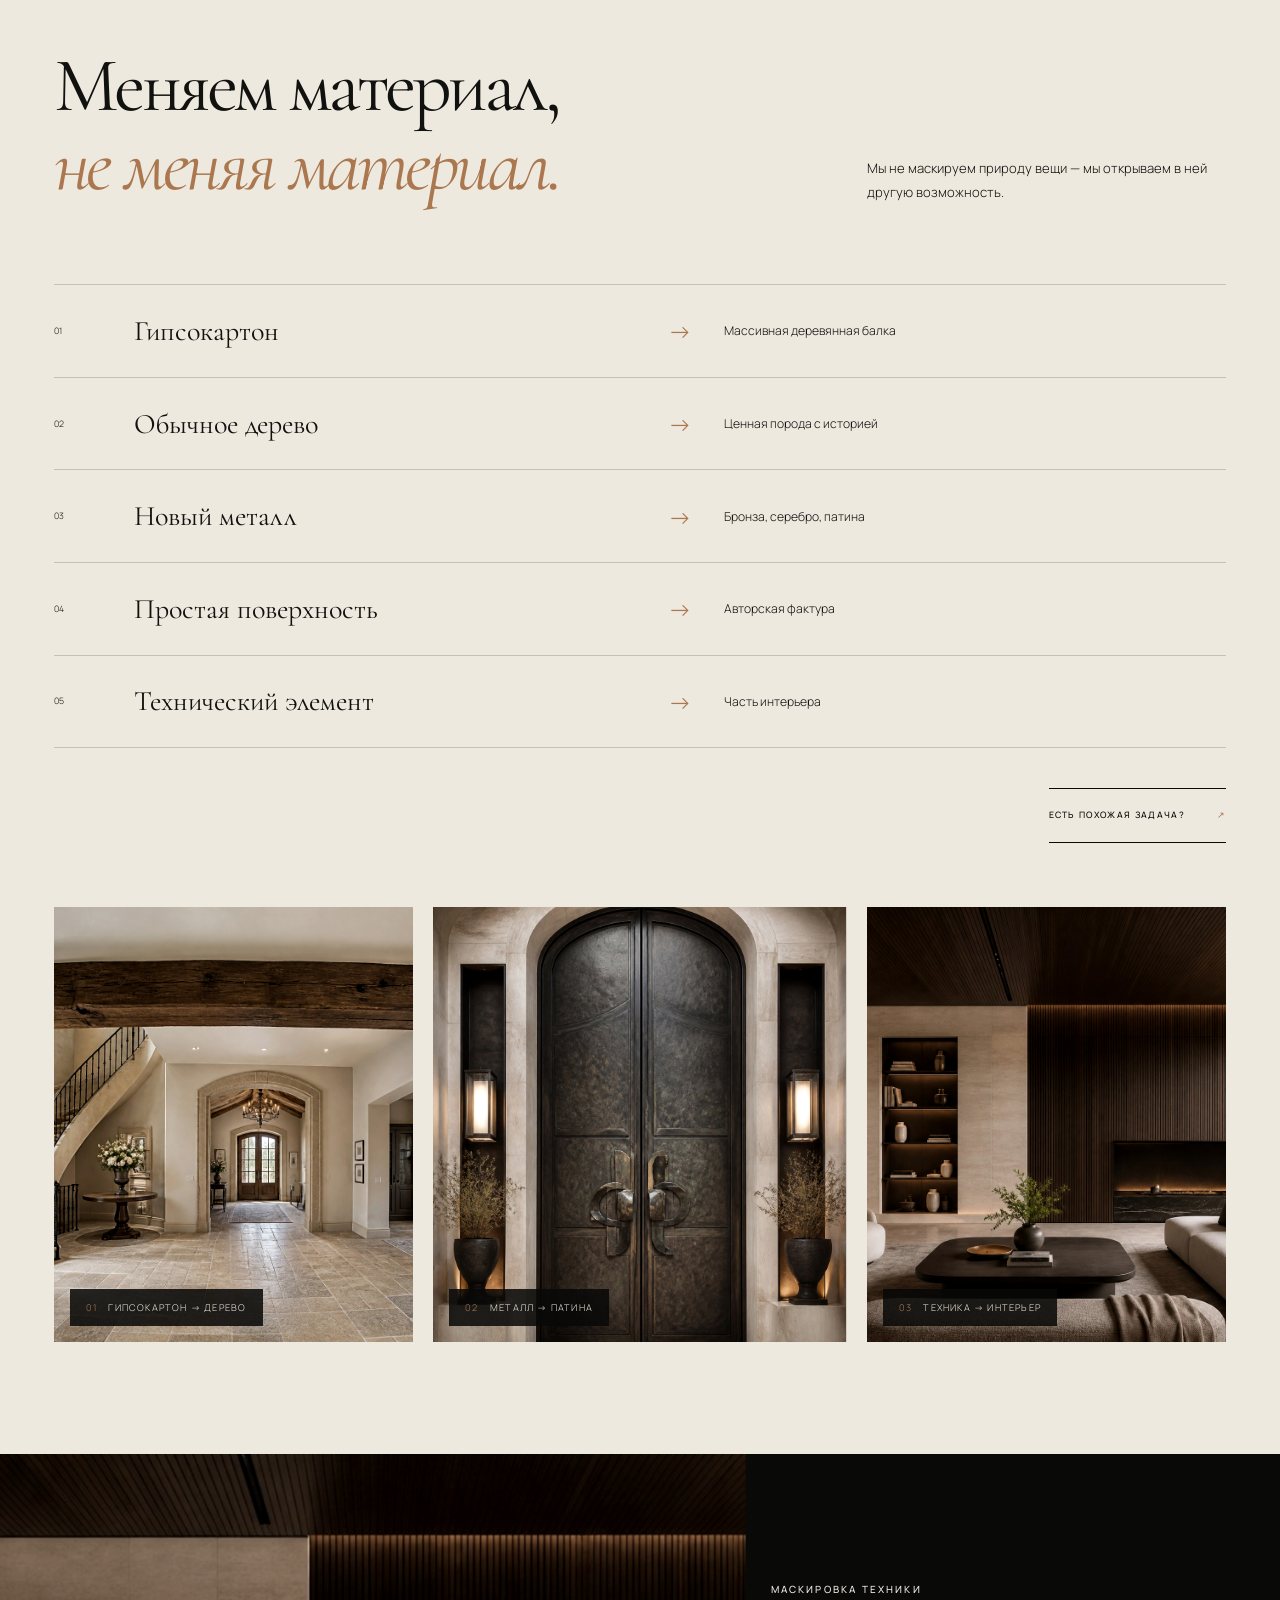
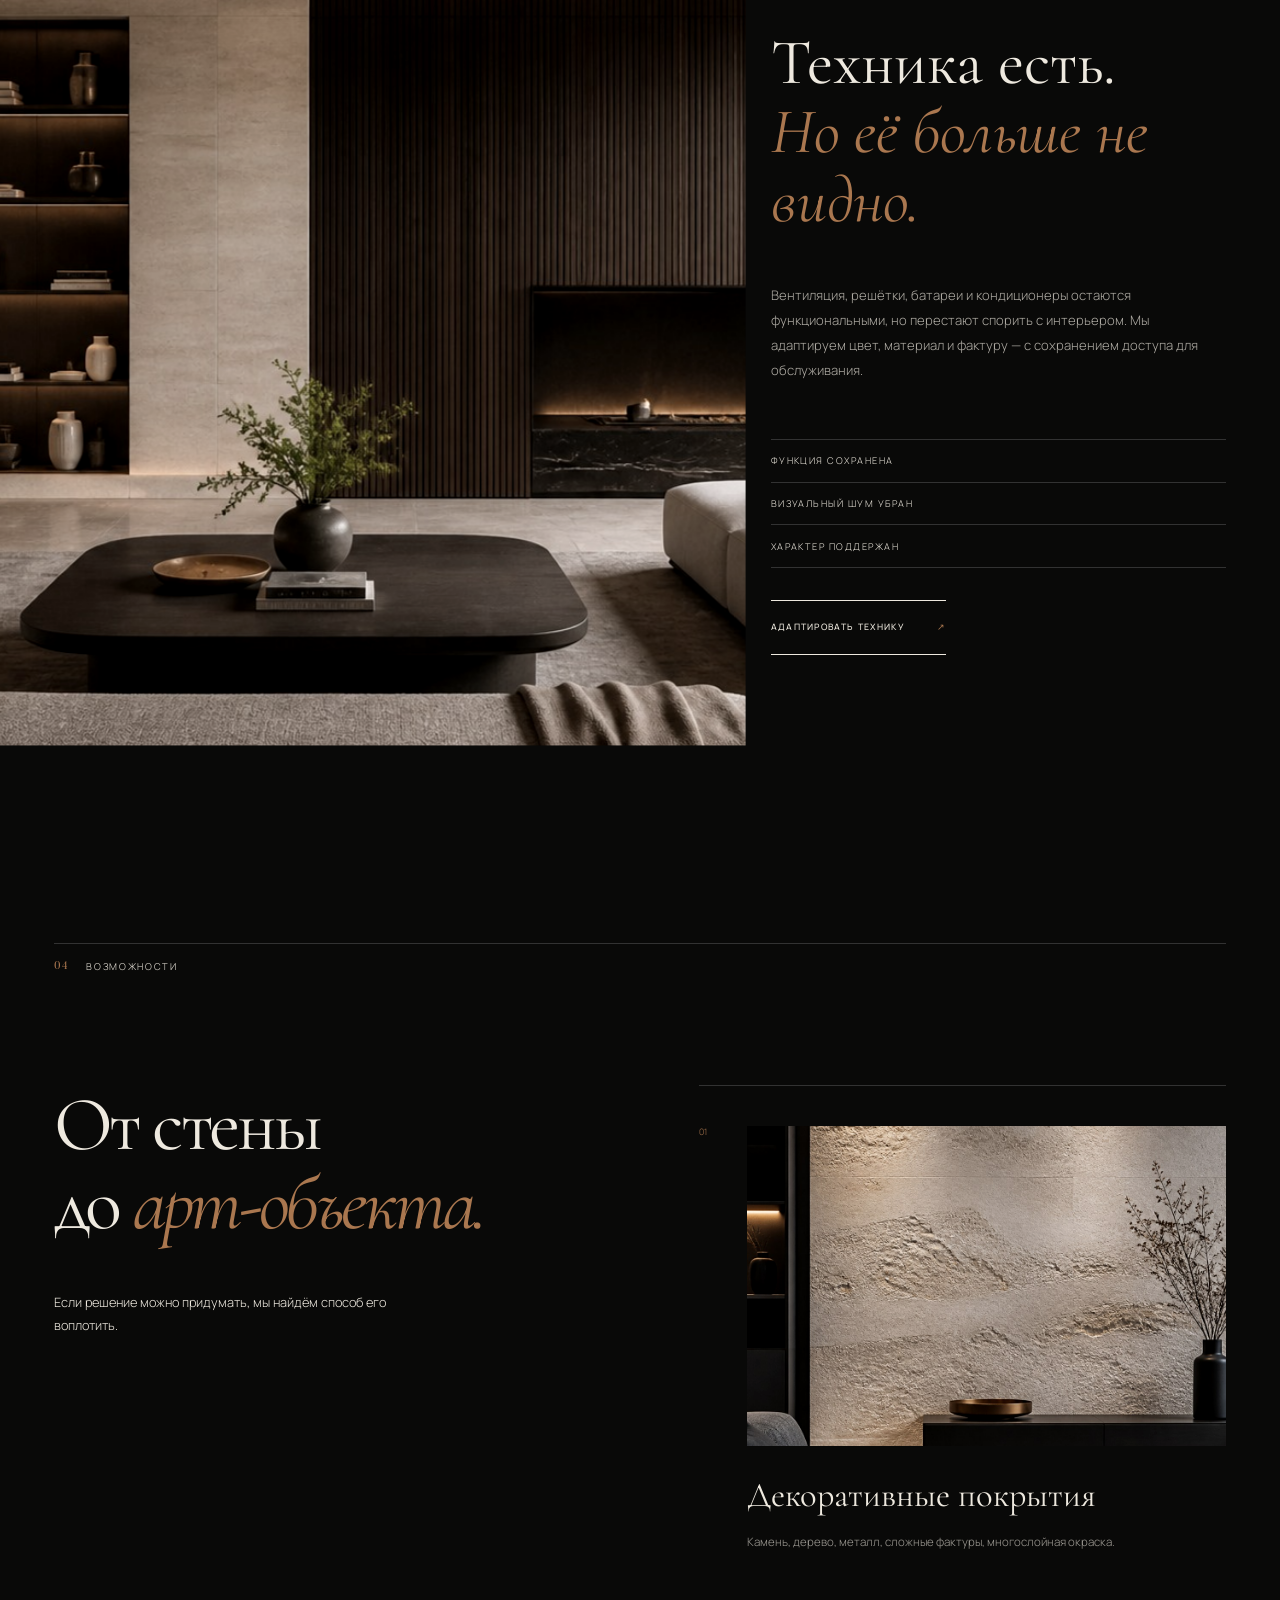
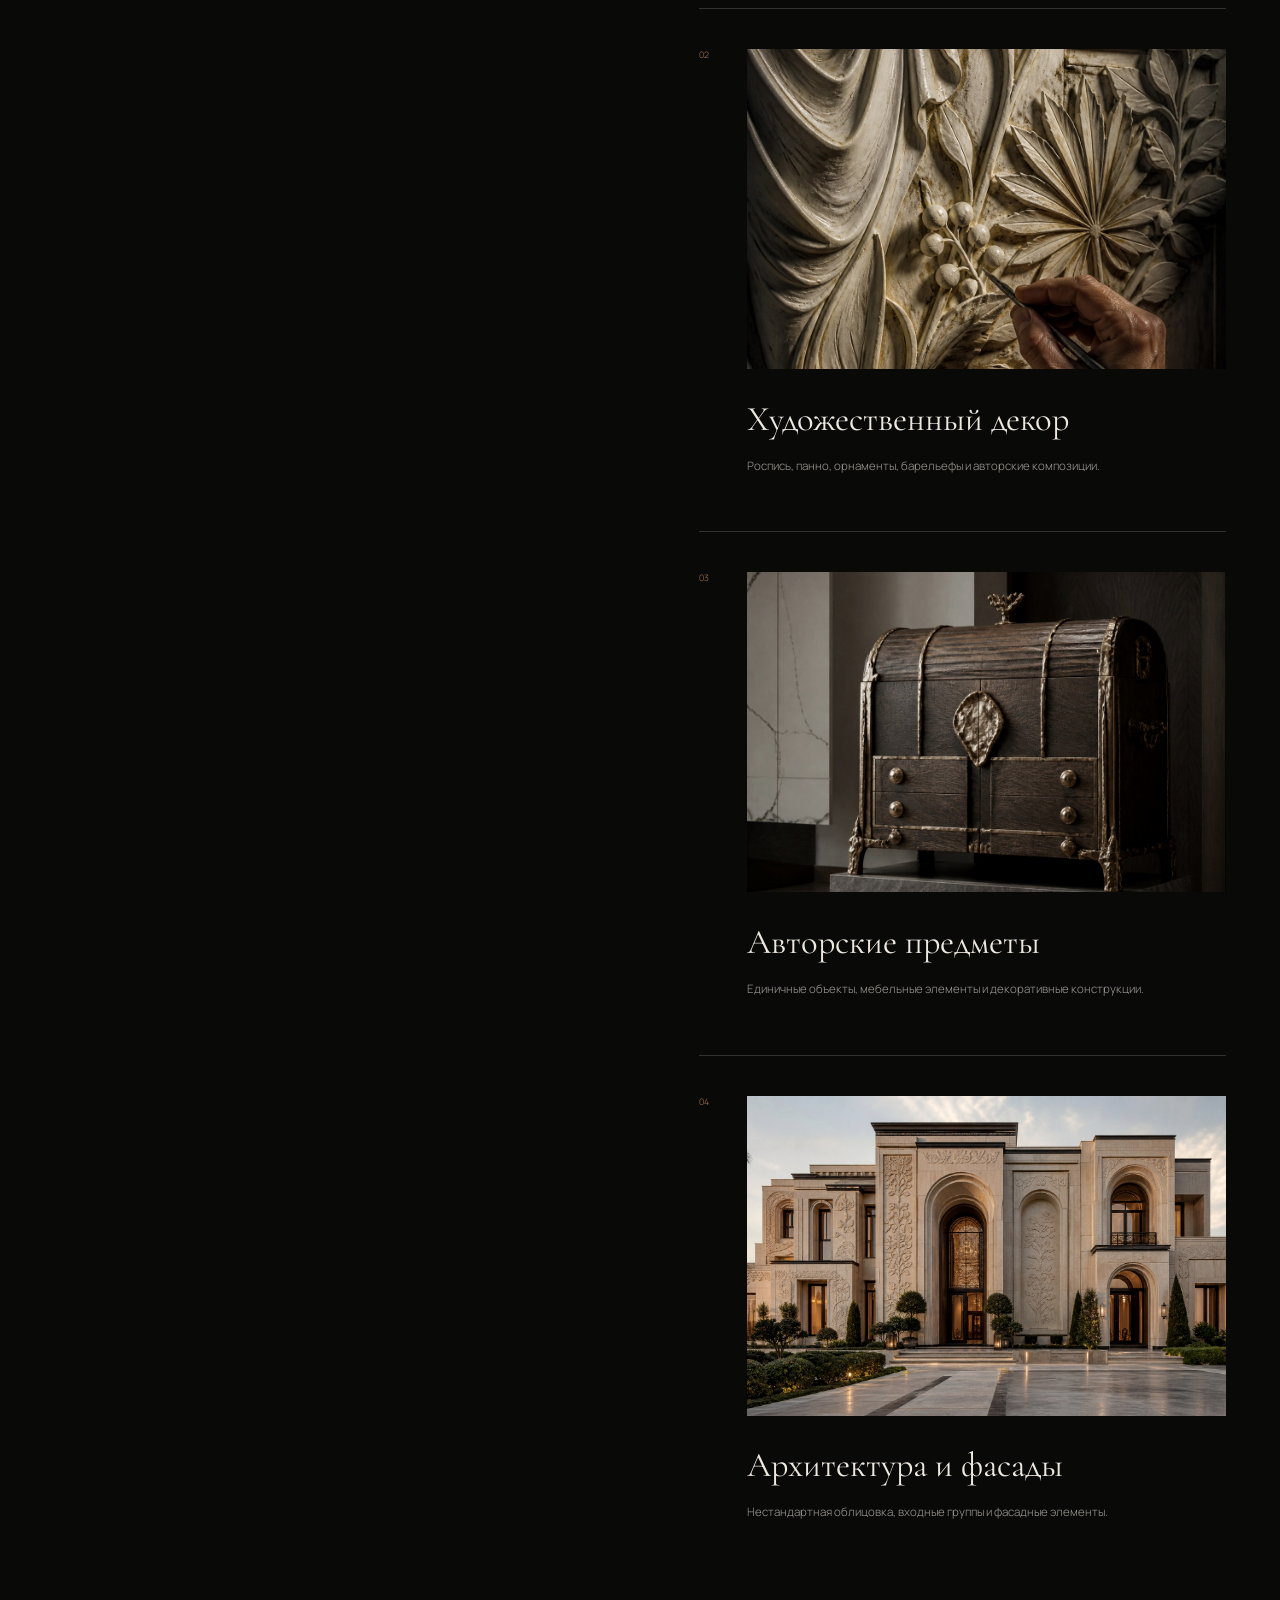
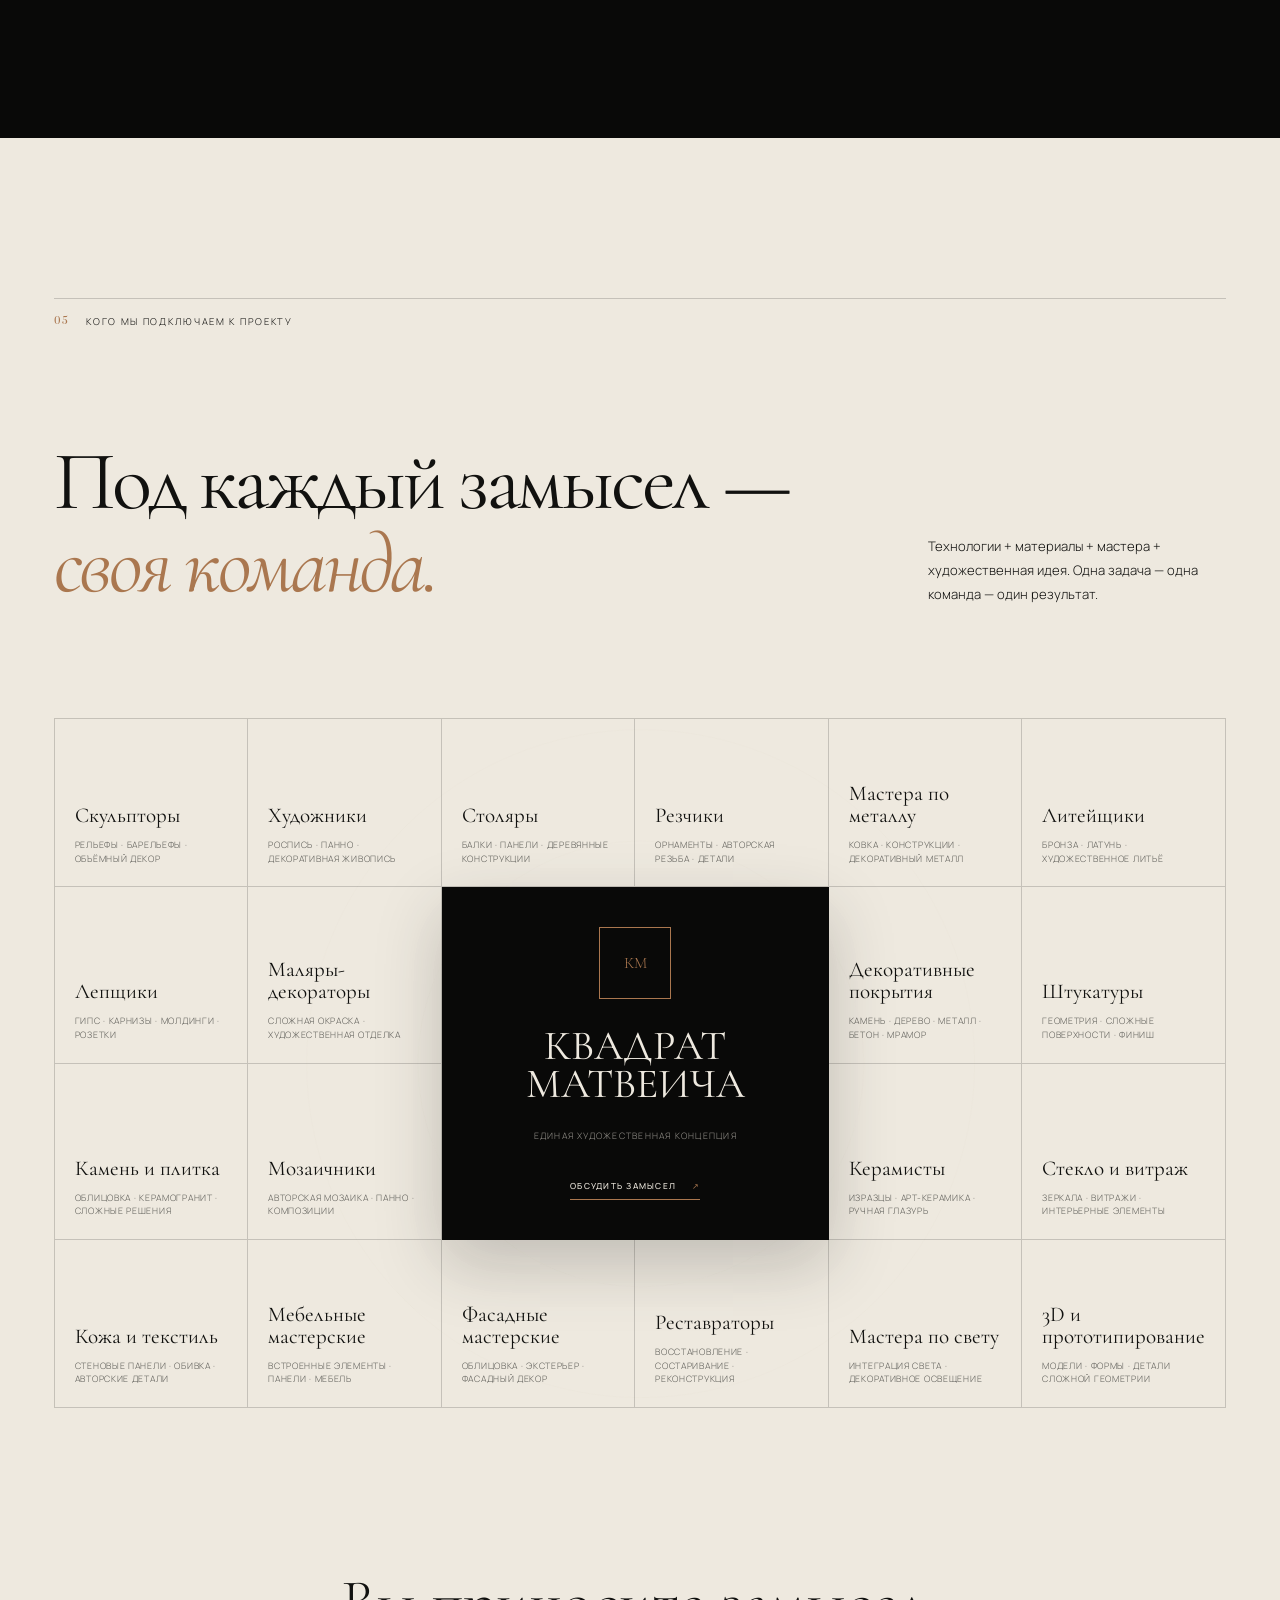
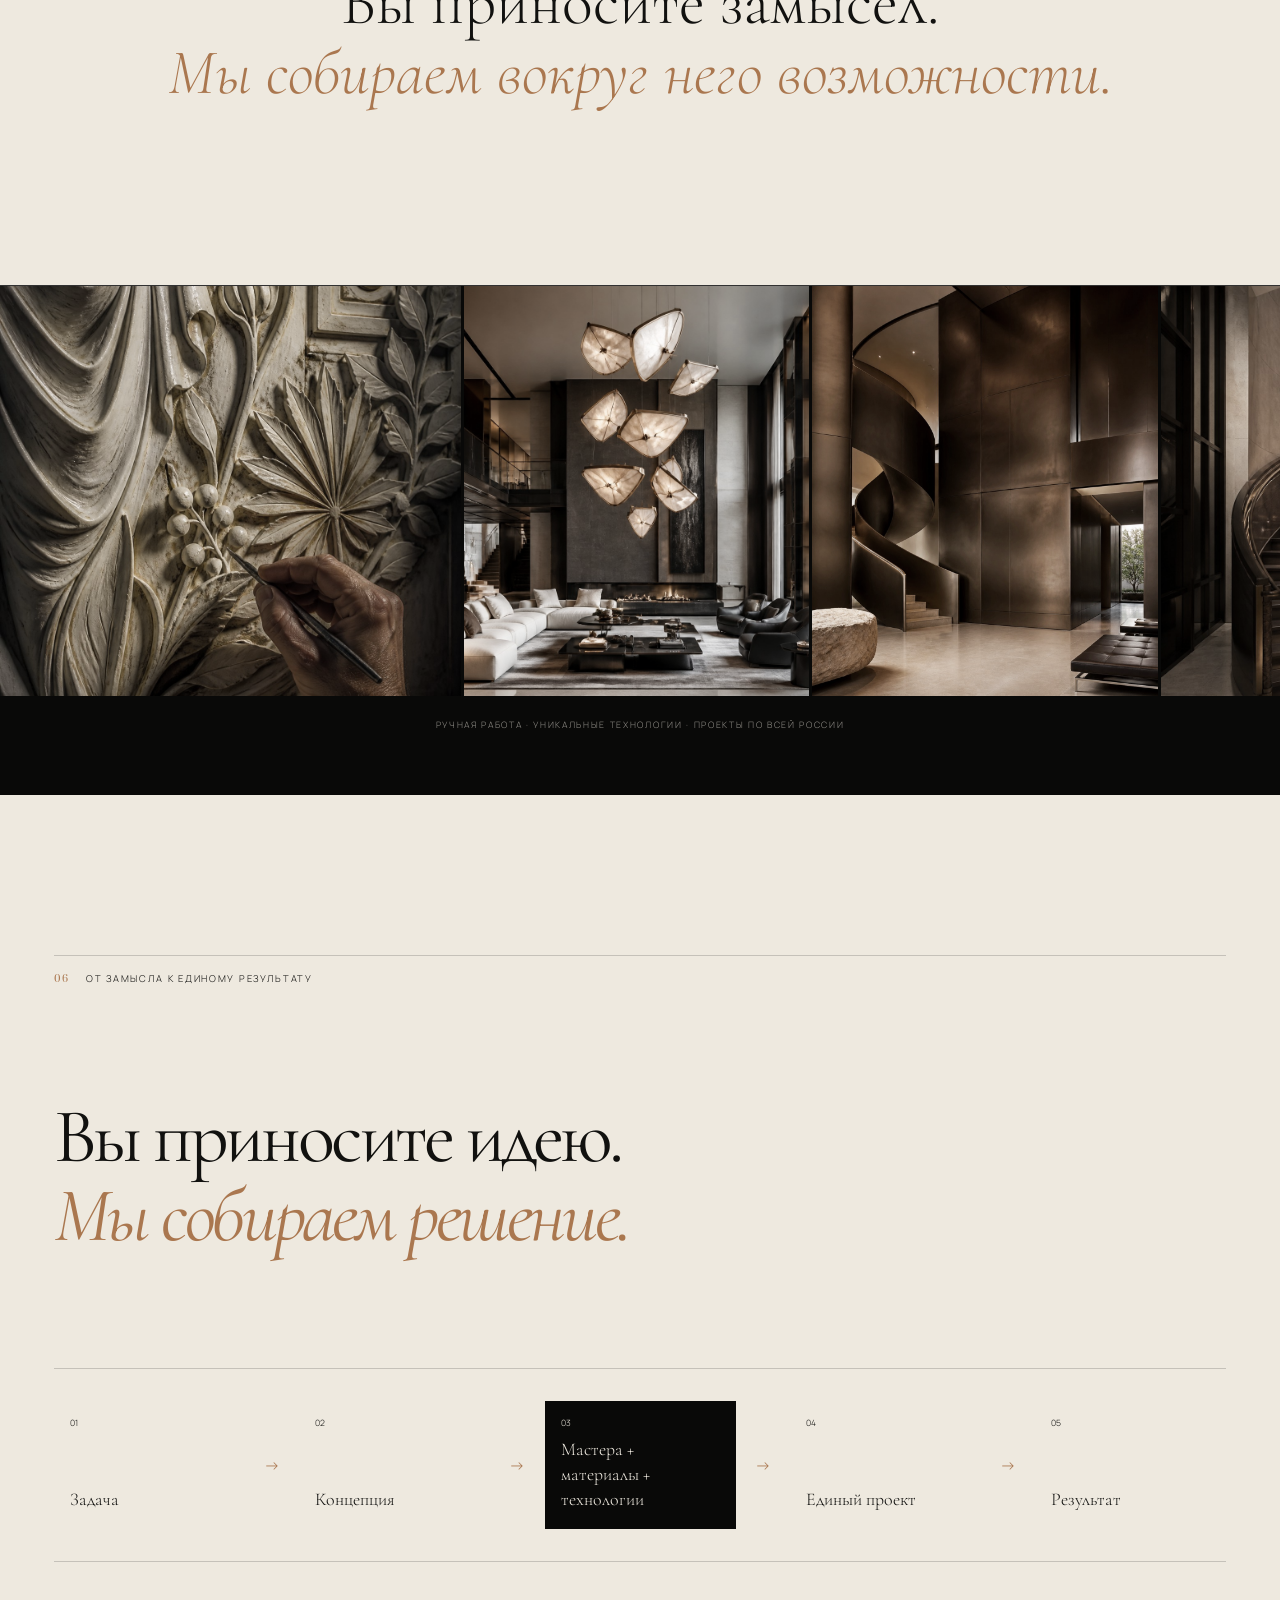
==== commit 54b78748: "Align hero footer controls on one baseline" ====
--- a/index.html
+++ b/index.html
@@ -7,7 +7,7 @@
   <meta property="og:title" content="КВАДРАТ МАТВЕИЧА"><meta property="og:description" content="Создаём то, чего нет в каталоге.">
   <meta property="og:image" content="assets/generated/hero-relief-4k-v2.jpg">
   <link rel="icon" href="assets/favicon.svg?v=2" type="image/svg+xml"><link rel="preconnect" href="https://fonts.googleapis.com"><link rel="preconnect" href="https://fonts.gstatic.com" crossorigin>
-  <link href="https://fonts.googleapis.com/css2?family=Cormorant+Garamond:ital,wght@0,400;0,500;1,400;1,500&family=Manrope:wght@300;400;500;600&family=Prata&display=swap" rel="stylesheet"><link rel="stylesheet" href="styles.css?v=20260830-9"><script src="script.js?v=20260830-9" defer></script>
+  <link href="https://fonts.googleapis.com/css2?family=Cormorant+Garamond:ital,wght@0,400;0,500;1,400;1,500&family=Manrope:wght@300;400;500;600&family=Prata&display=swap" rel="stylesheet"><link rel="stylesheet" href="styles.css?v=20260830-10"><script src="script.js?v=20260830-10" defer></script>
 </head><body>
   <div class="noise" aria-hidden="true"></div><div class="cursor" aria-hidden="true"><span></span></div>
   <header class="header" data-header>
--- a/styles.css
+++ b/styles.css
@@ -211,9 +211,9 @@
 
 /* Three independent hero anchors: statement left, scroll centered, contact right. */
 .hero-foot{display:grid;grid-template-columns:minmax(15rem,1fr) auto minmax(15rem,1fr);align-items:end;padding-left:0;column-gap:clamp(2rem,5vw,7rem);width:100%}
-.hero-foot>p{grid-column:1;justify-self:start;max-width:18rem}
+.hero-foot>p{grid-column:1;grid-row:1;justify-self:start;max-width:18rem}
 .hero-actions{display:contents}
-.hero-actions .scroll-link{position:static;grid-column:2;justify-self:center;transform:none}
-.hero-actions .context-cta{position:static;grid-column:3;justify-self:end;min-width:13.5rem}
+.hero-actions .scroll-link{position:static;grid-column:2;grid-row:1;justify-self:center;transform:none}
+.hero-actions .context-cta{position:static;grid-column:3;grid-row:1;justify-self:end;min-width:13.5rem}
 @media(min-width:1900px){.hero-foot{padding-left:0}}
 @media(max-width:900px){.hero-foot{display:flex;padding-left:0;justify-content:space-between;gap:1.25rem}.hero-foot>p{max-width:11rem}.hero-actions{display:flex}.hero-actions .scroll-link,.hero-actions .context-cta{position:static;transform:none}}
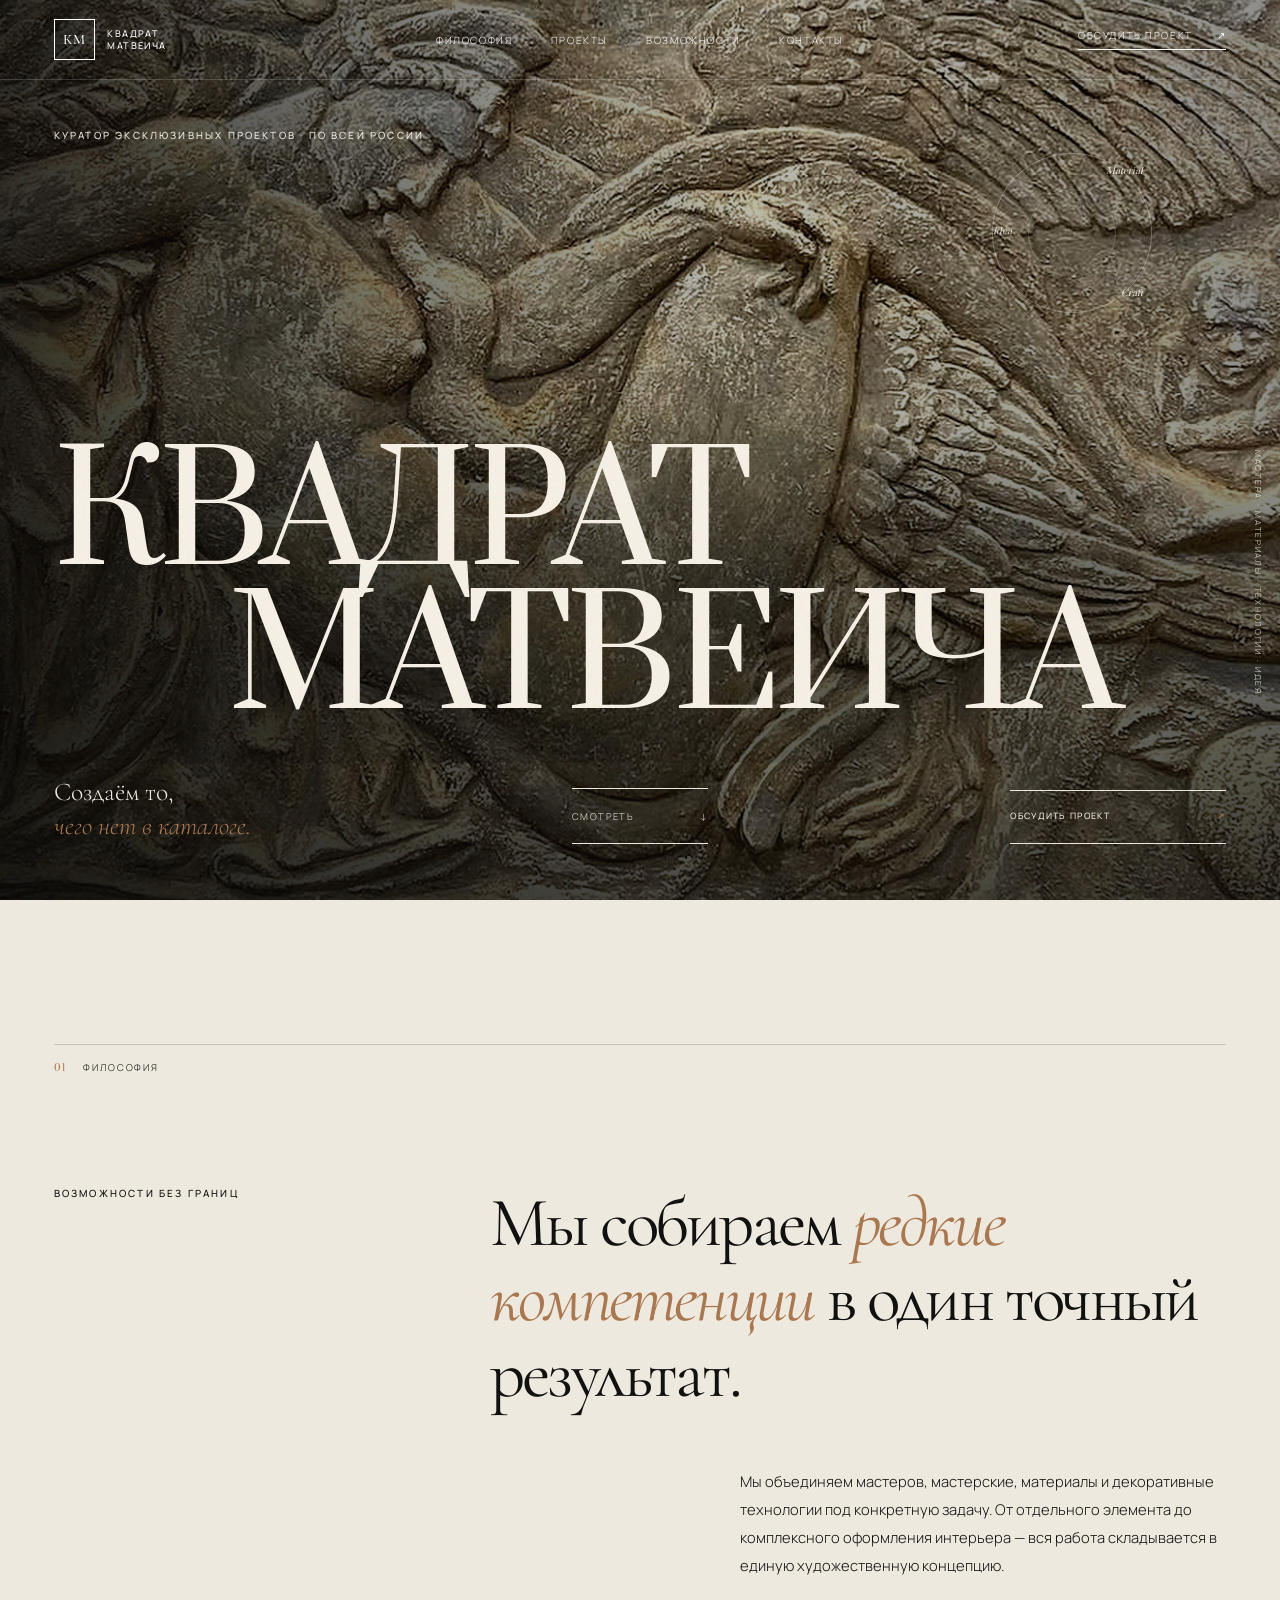
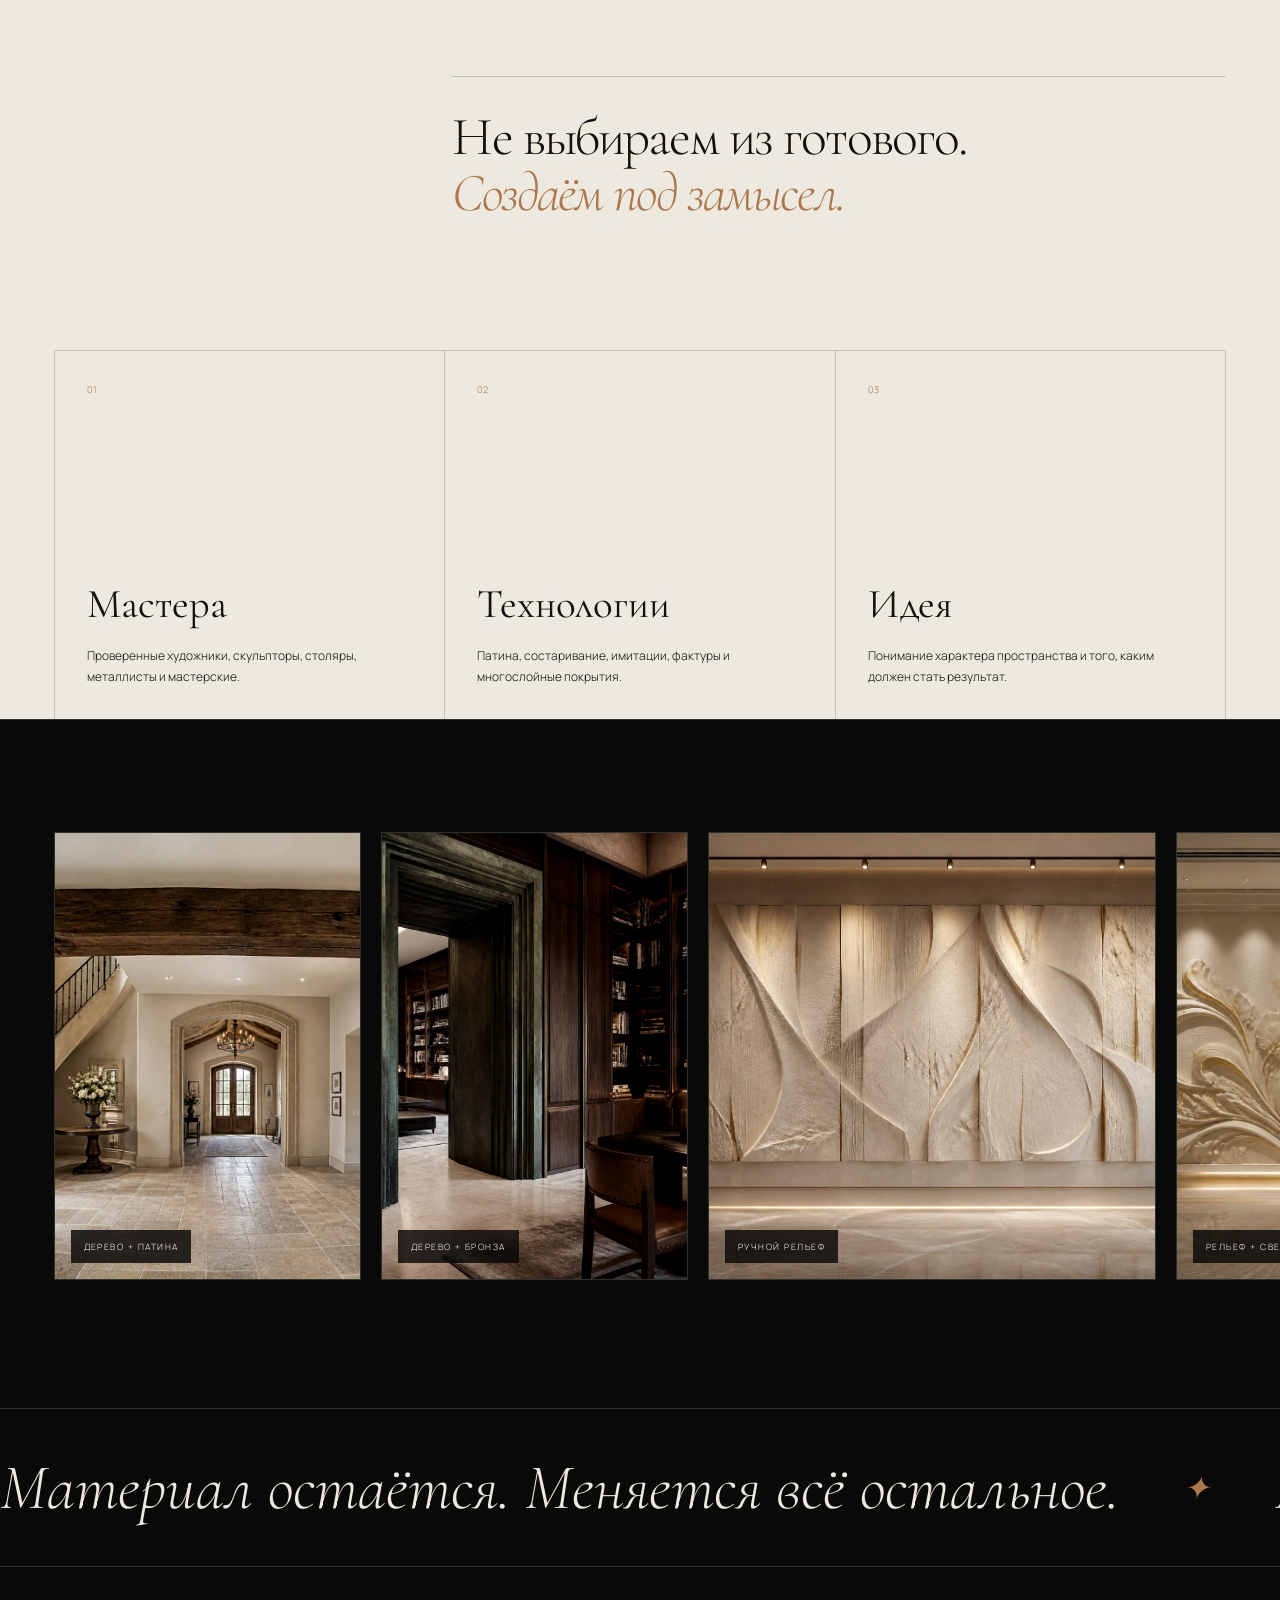
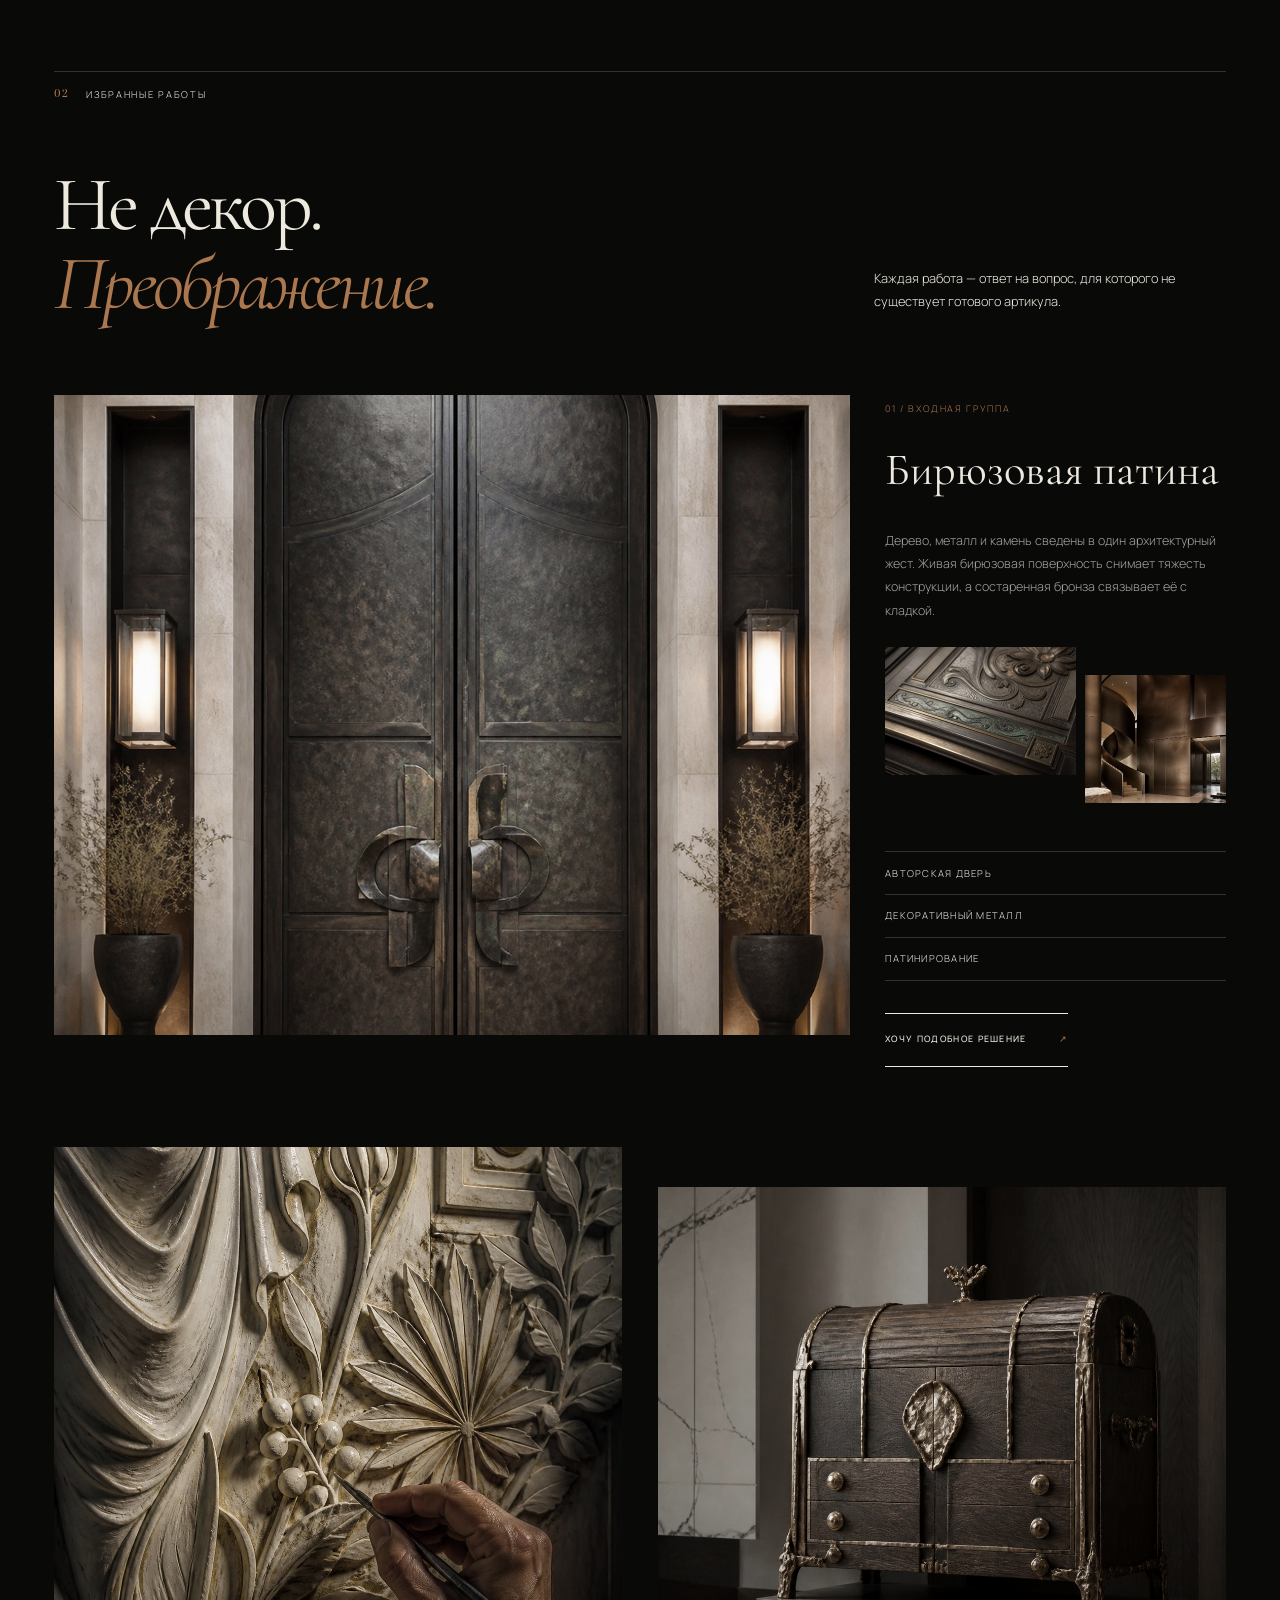
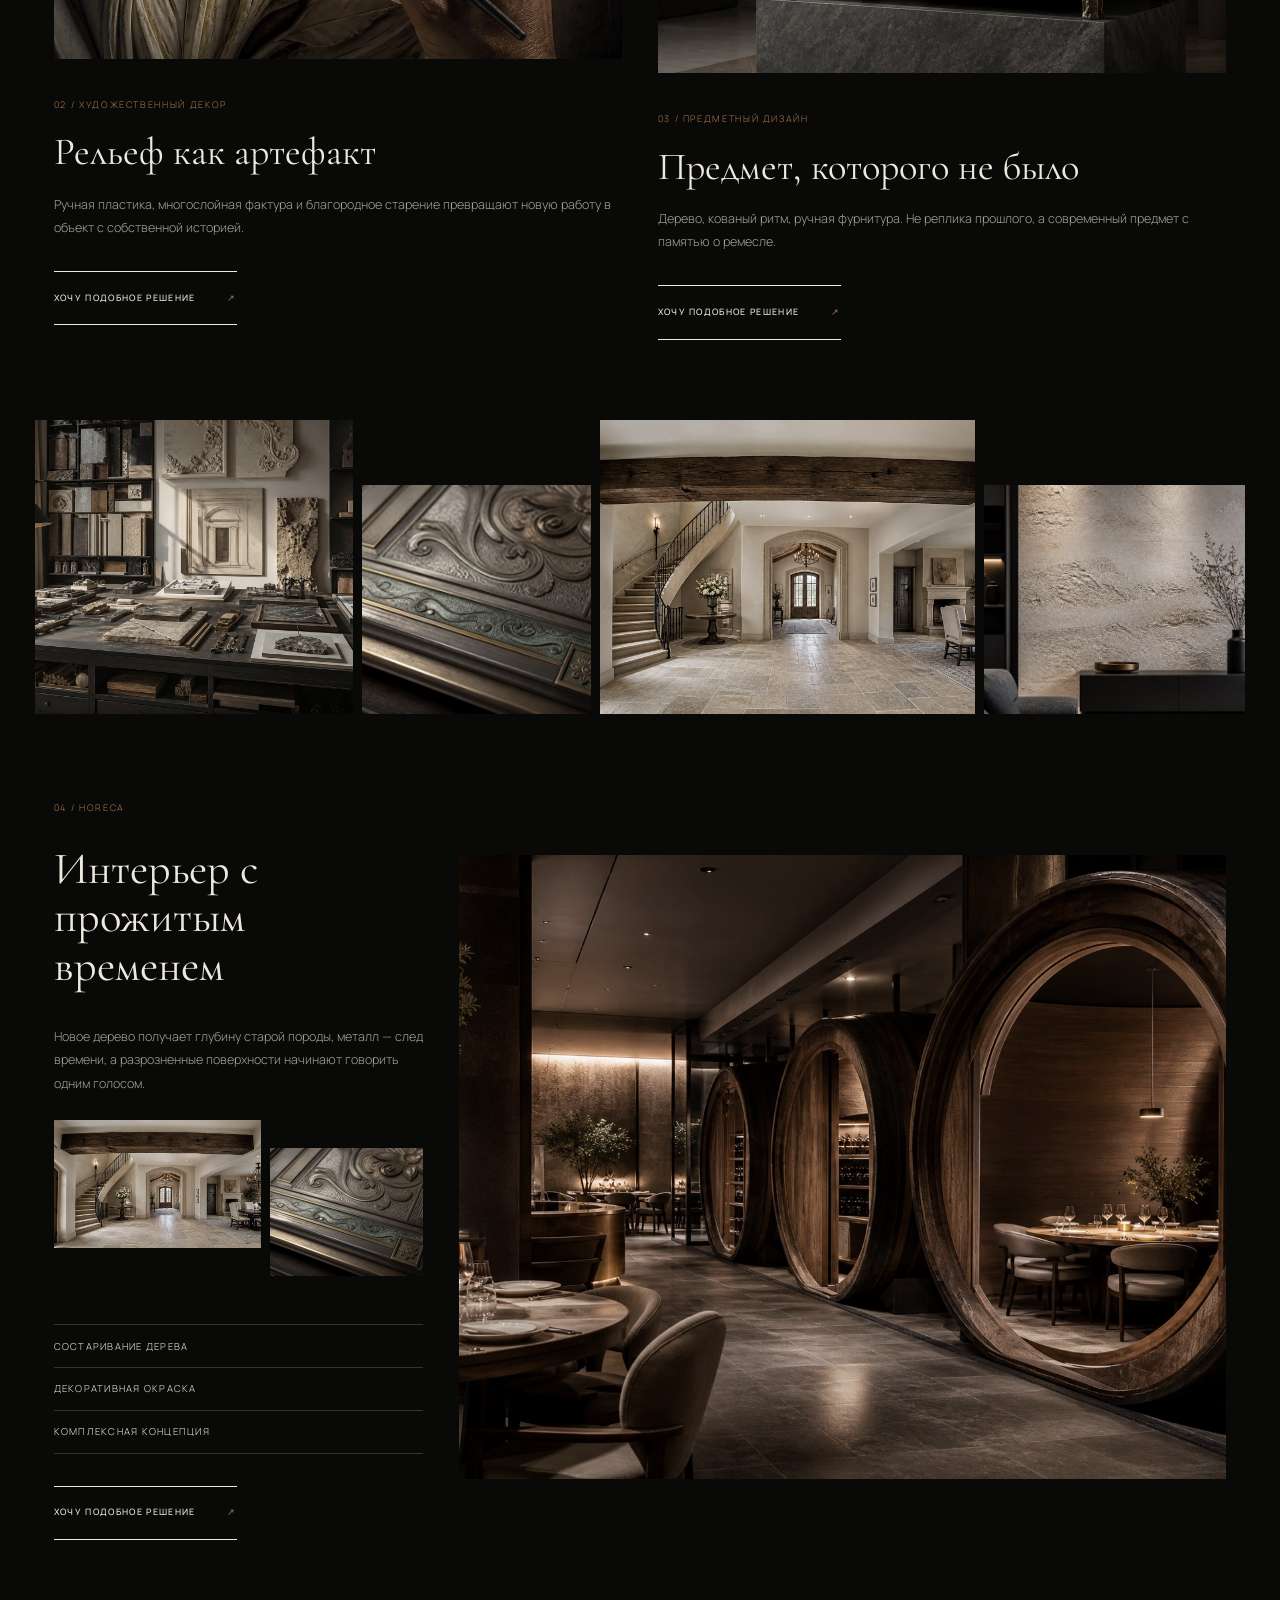
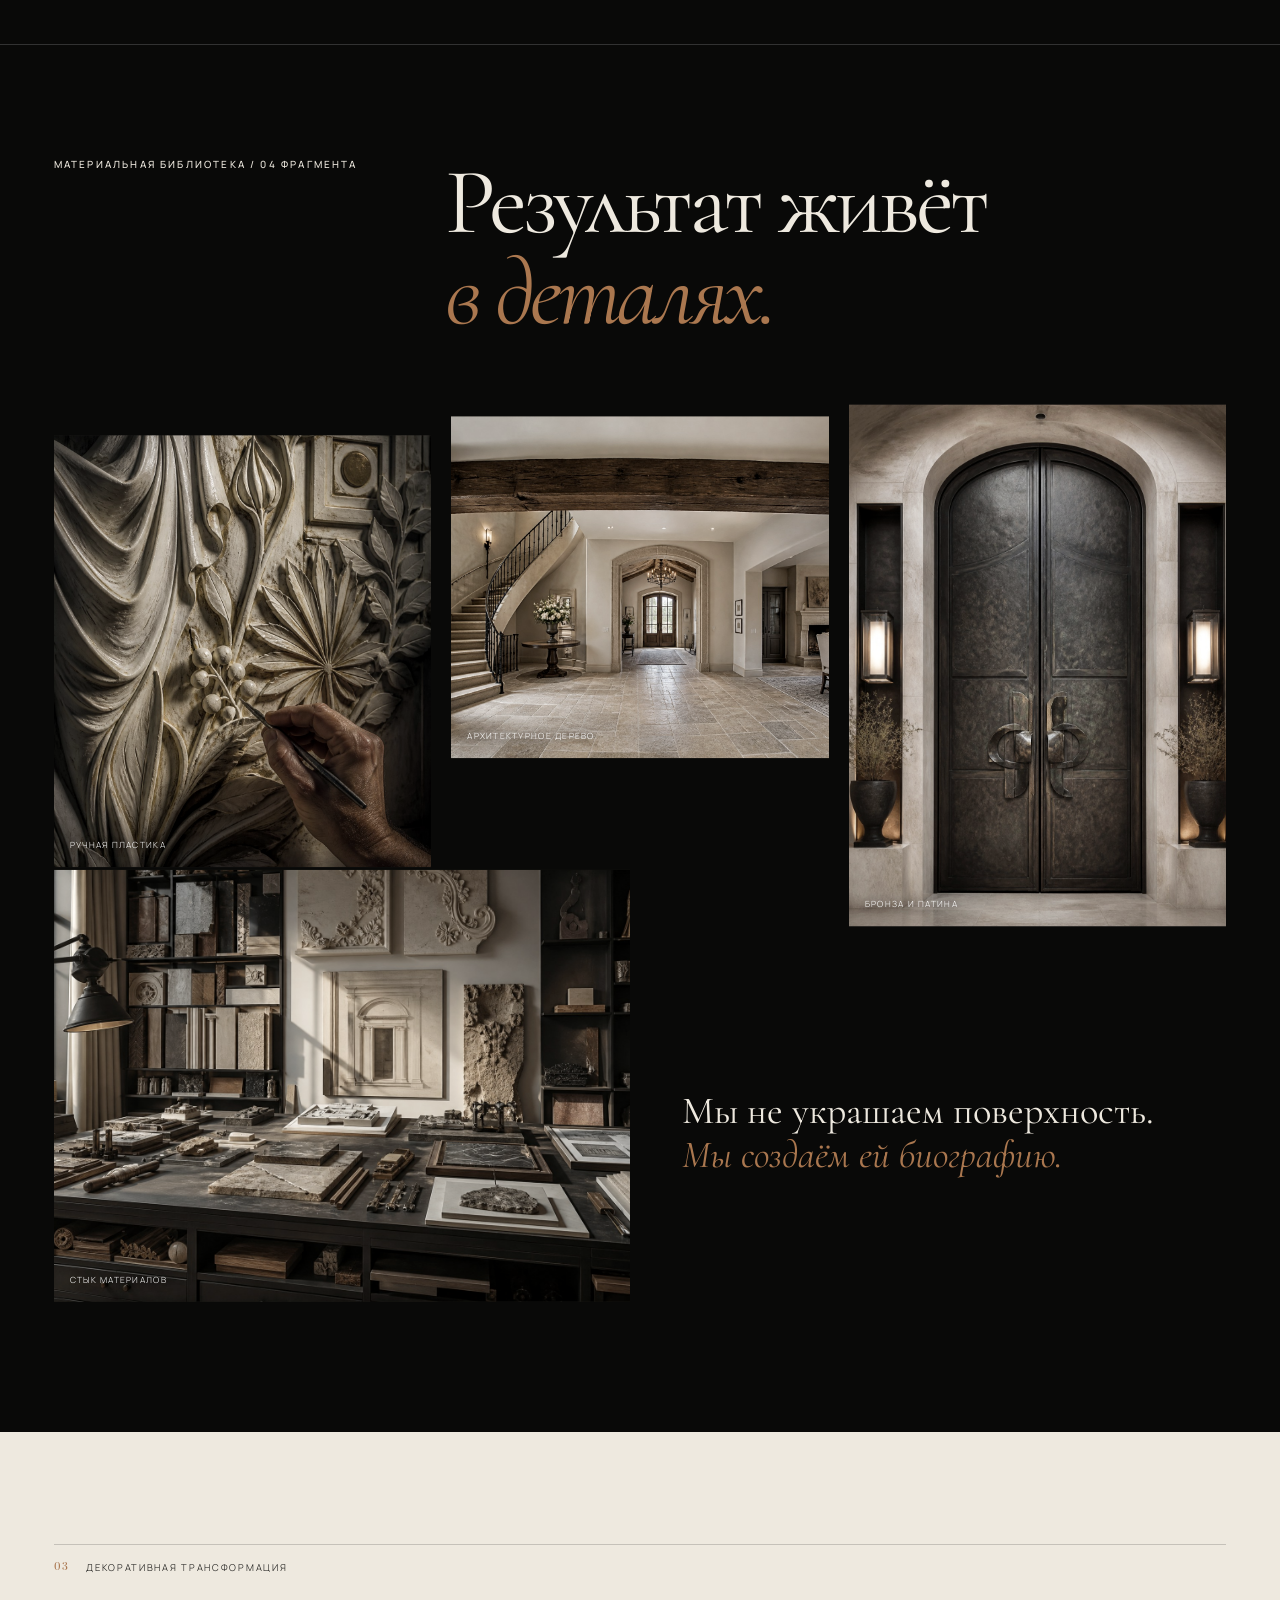
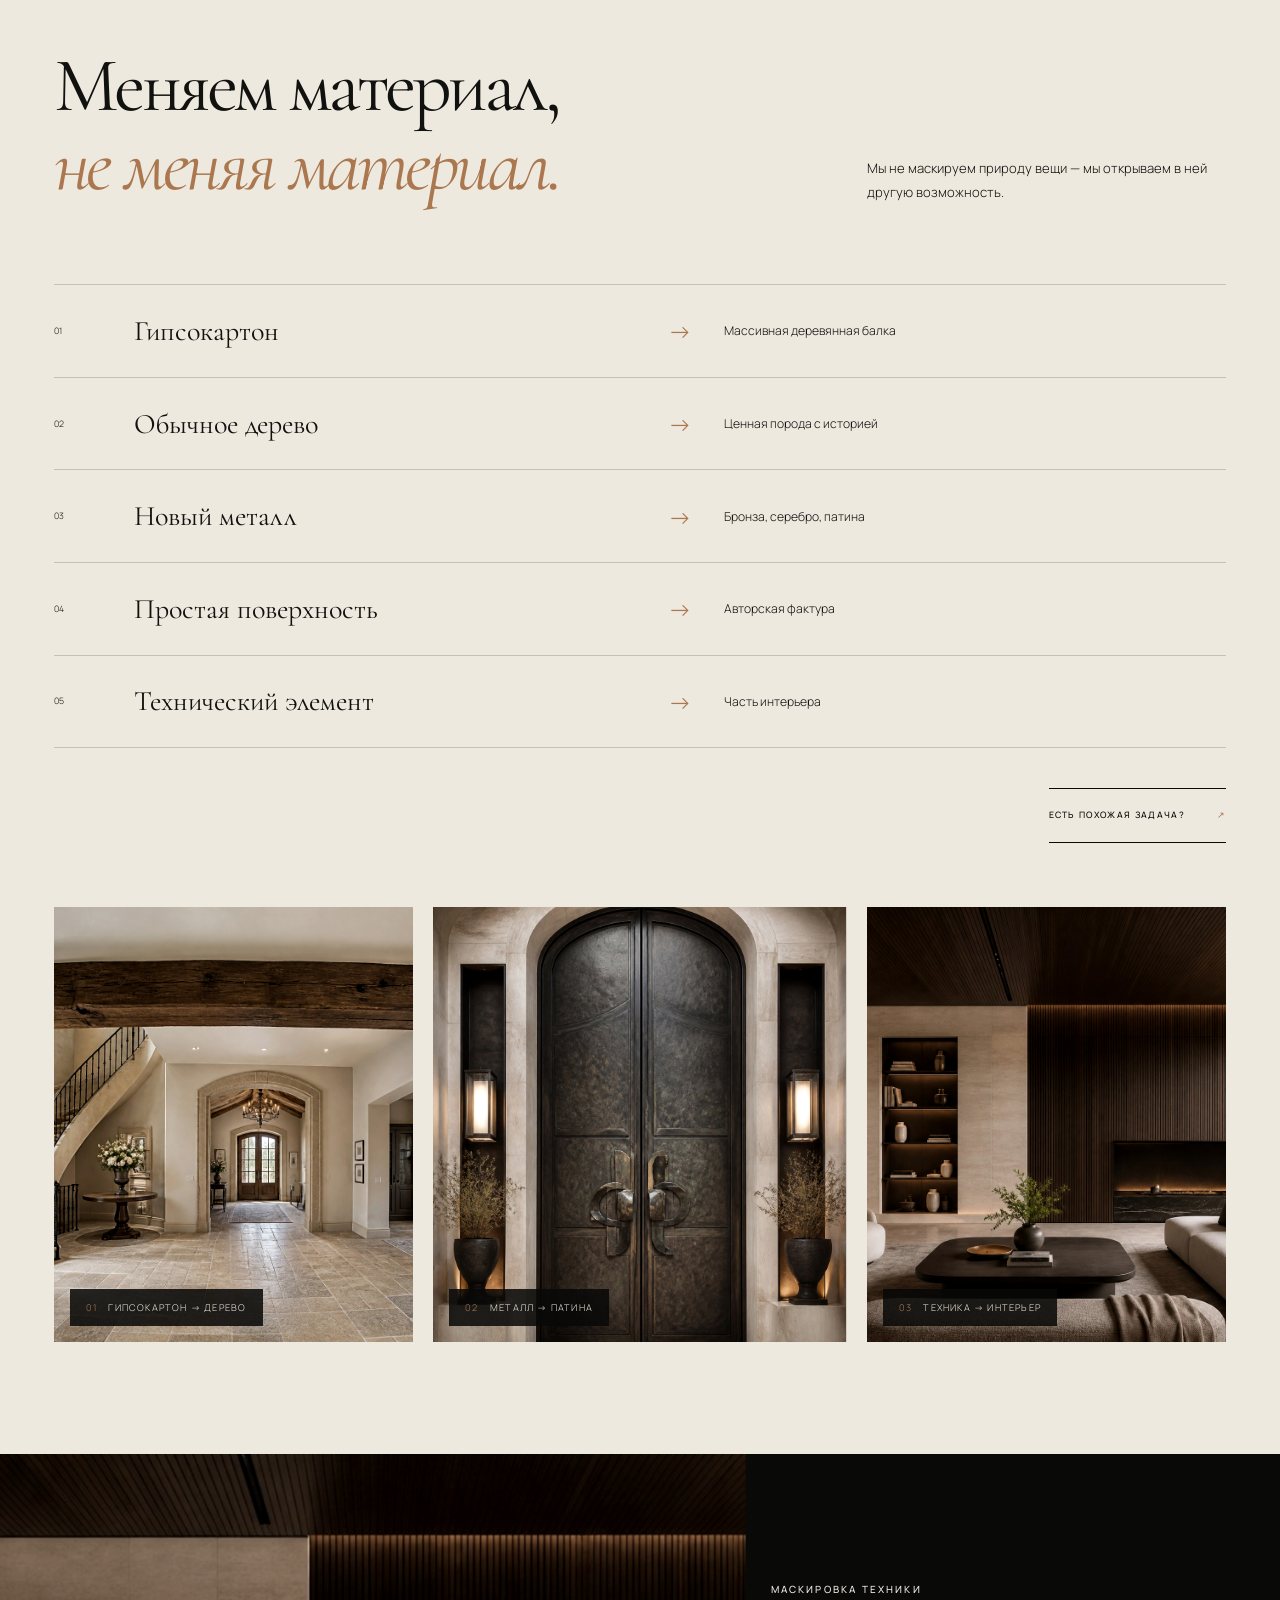
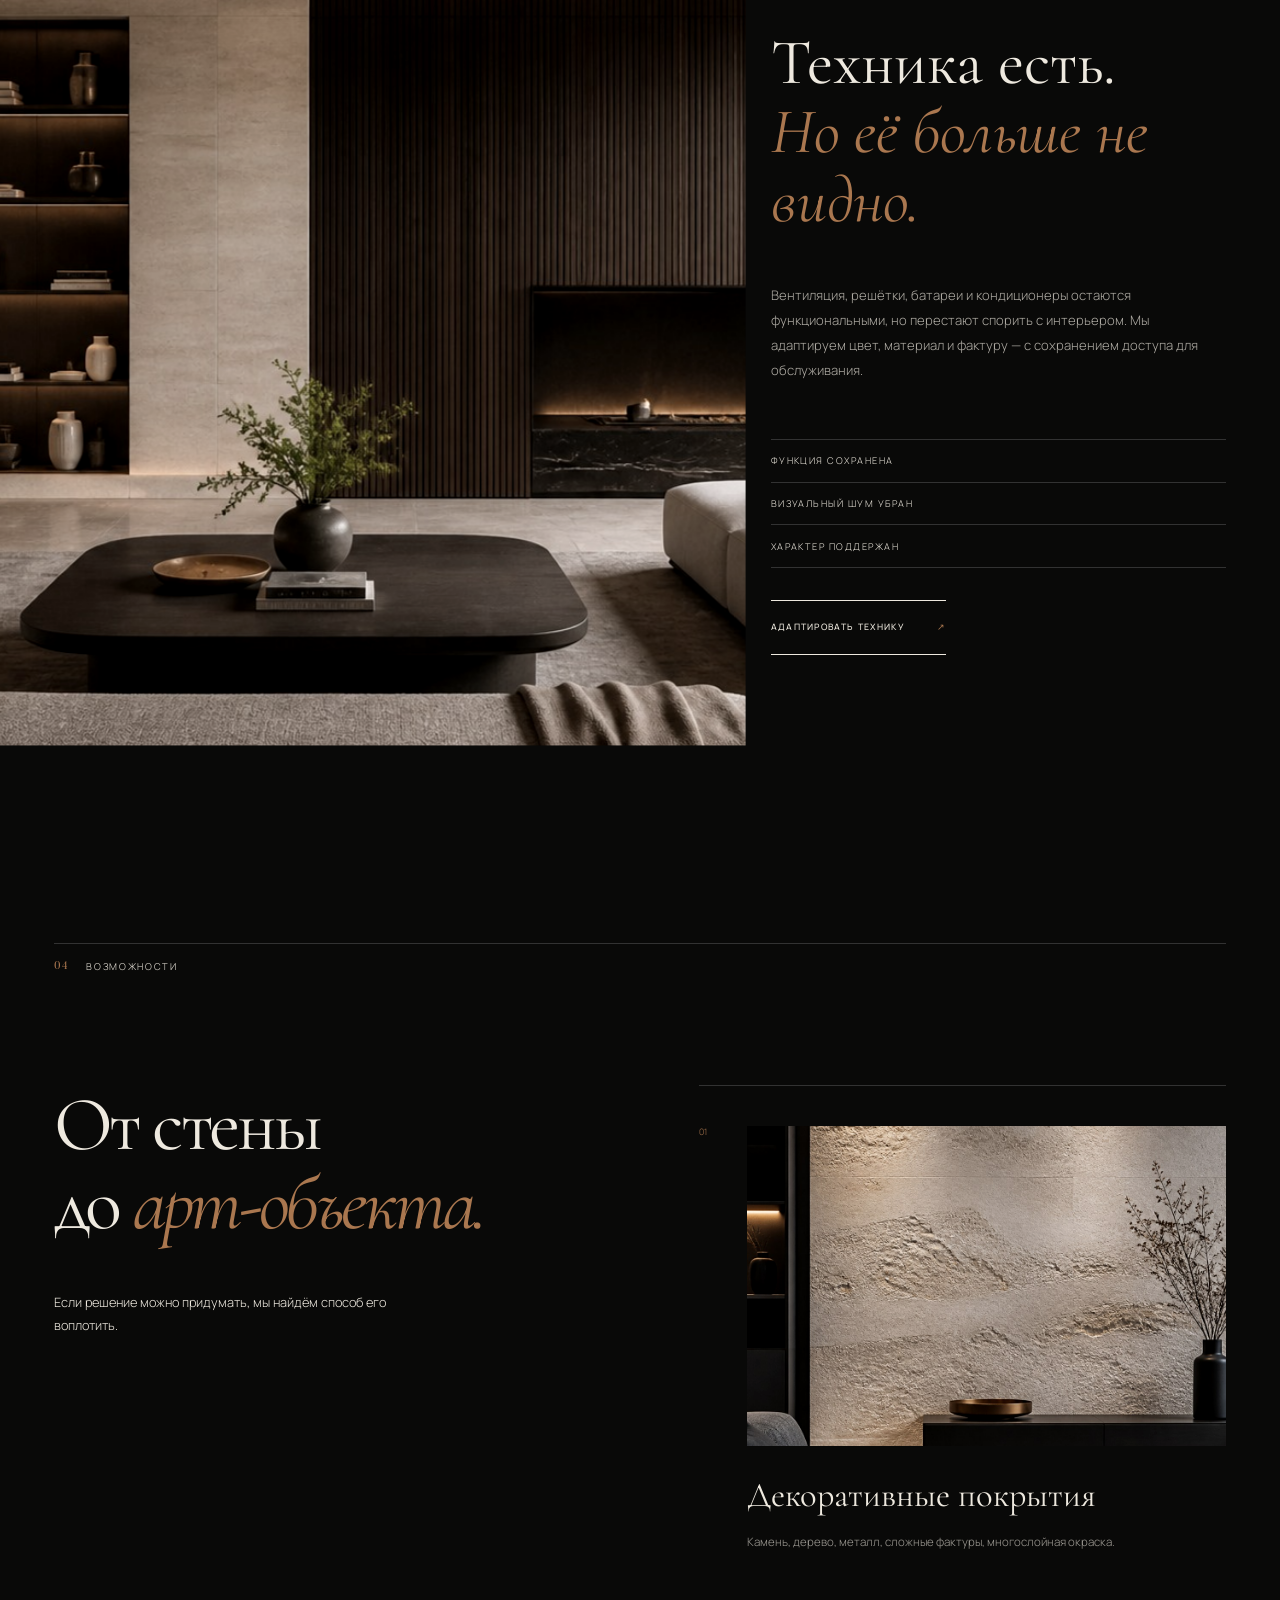
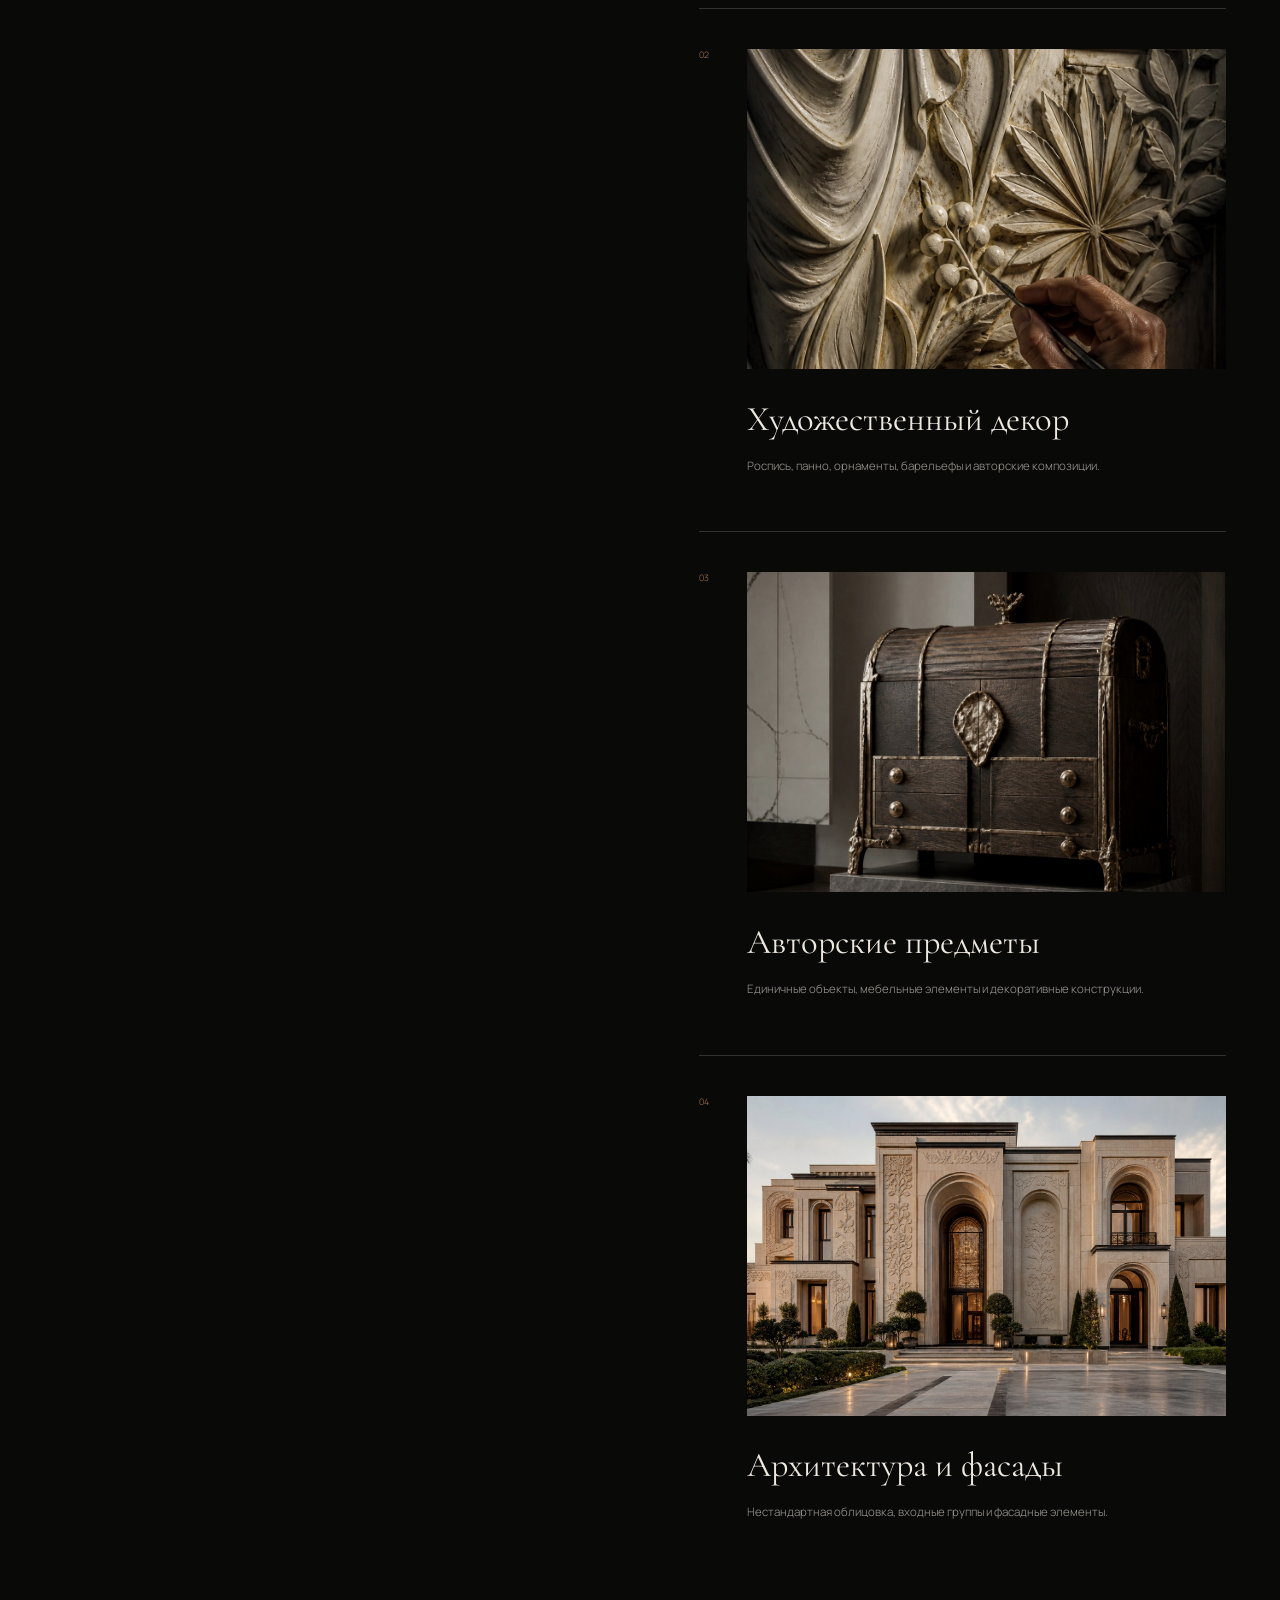
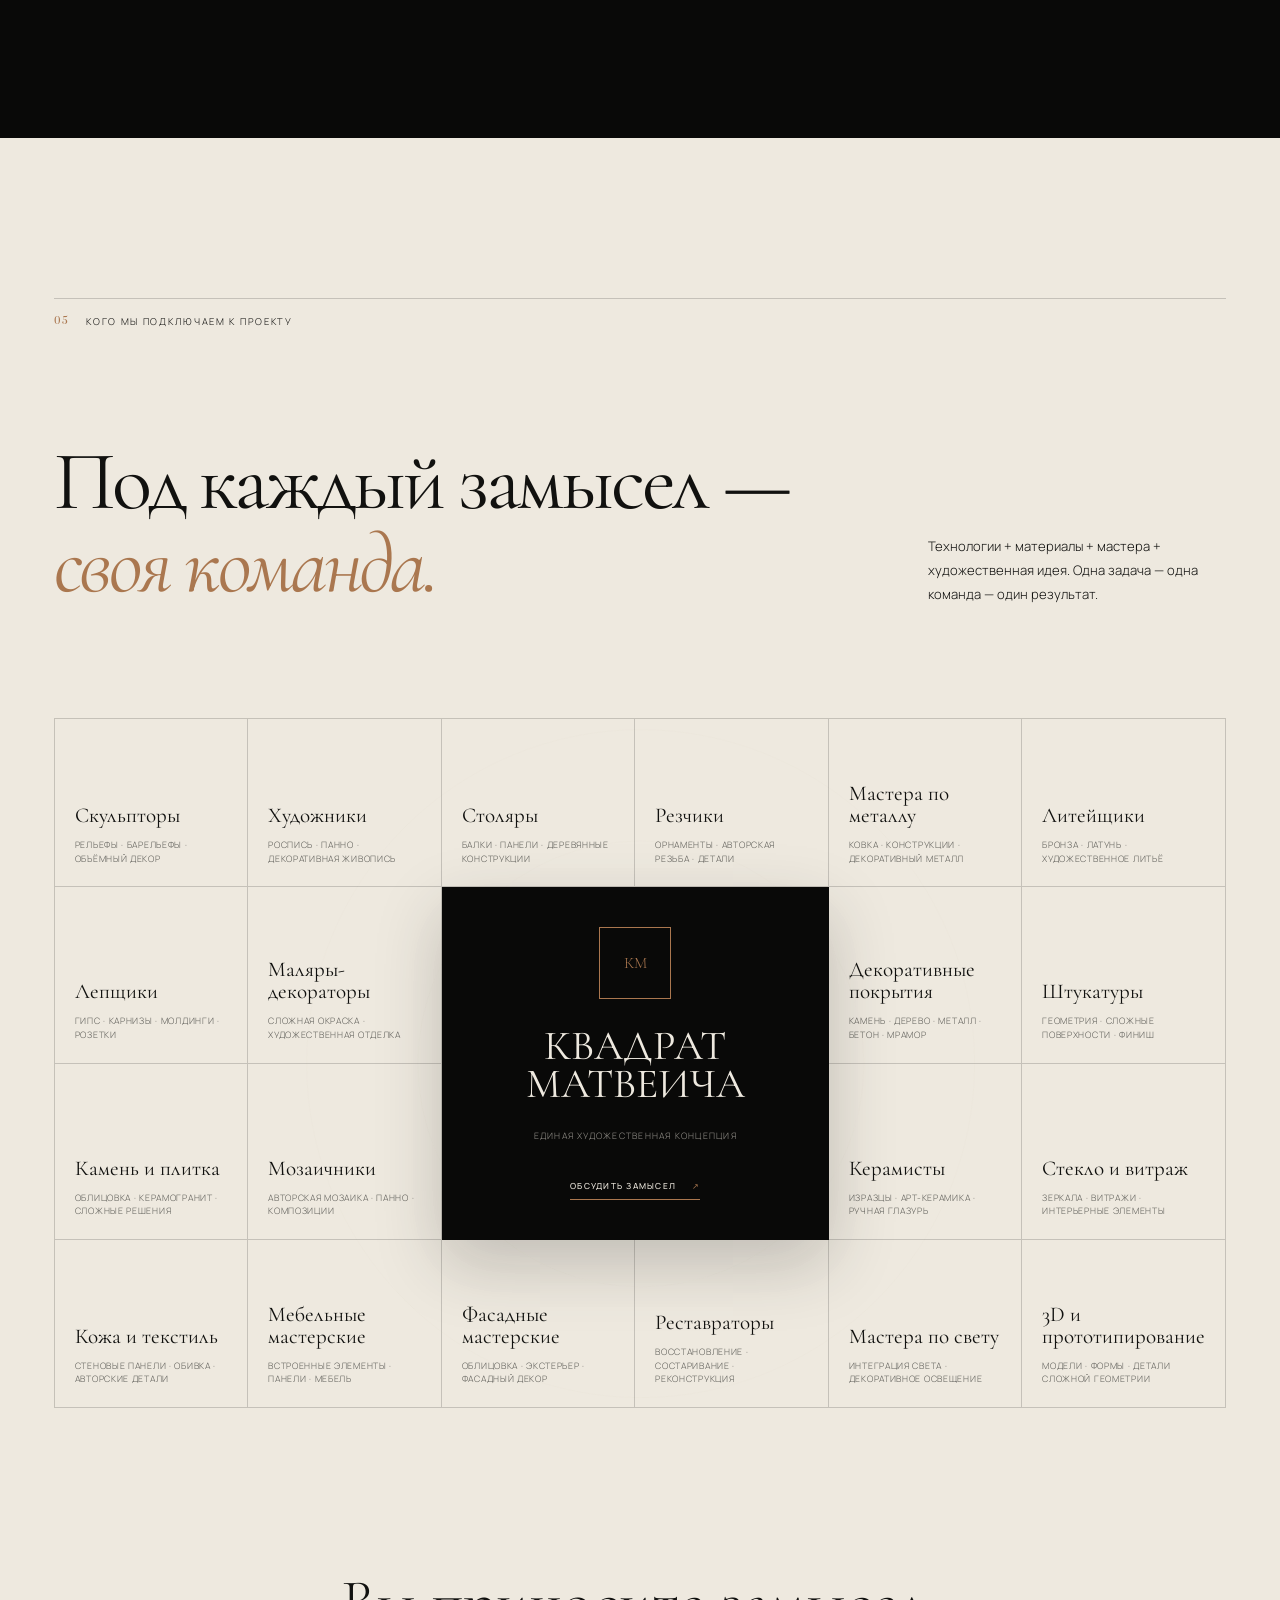
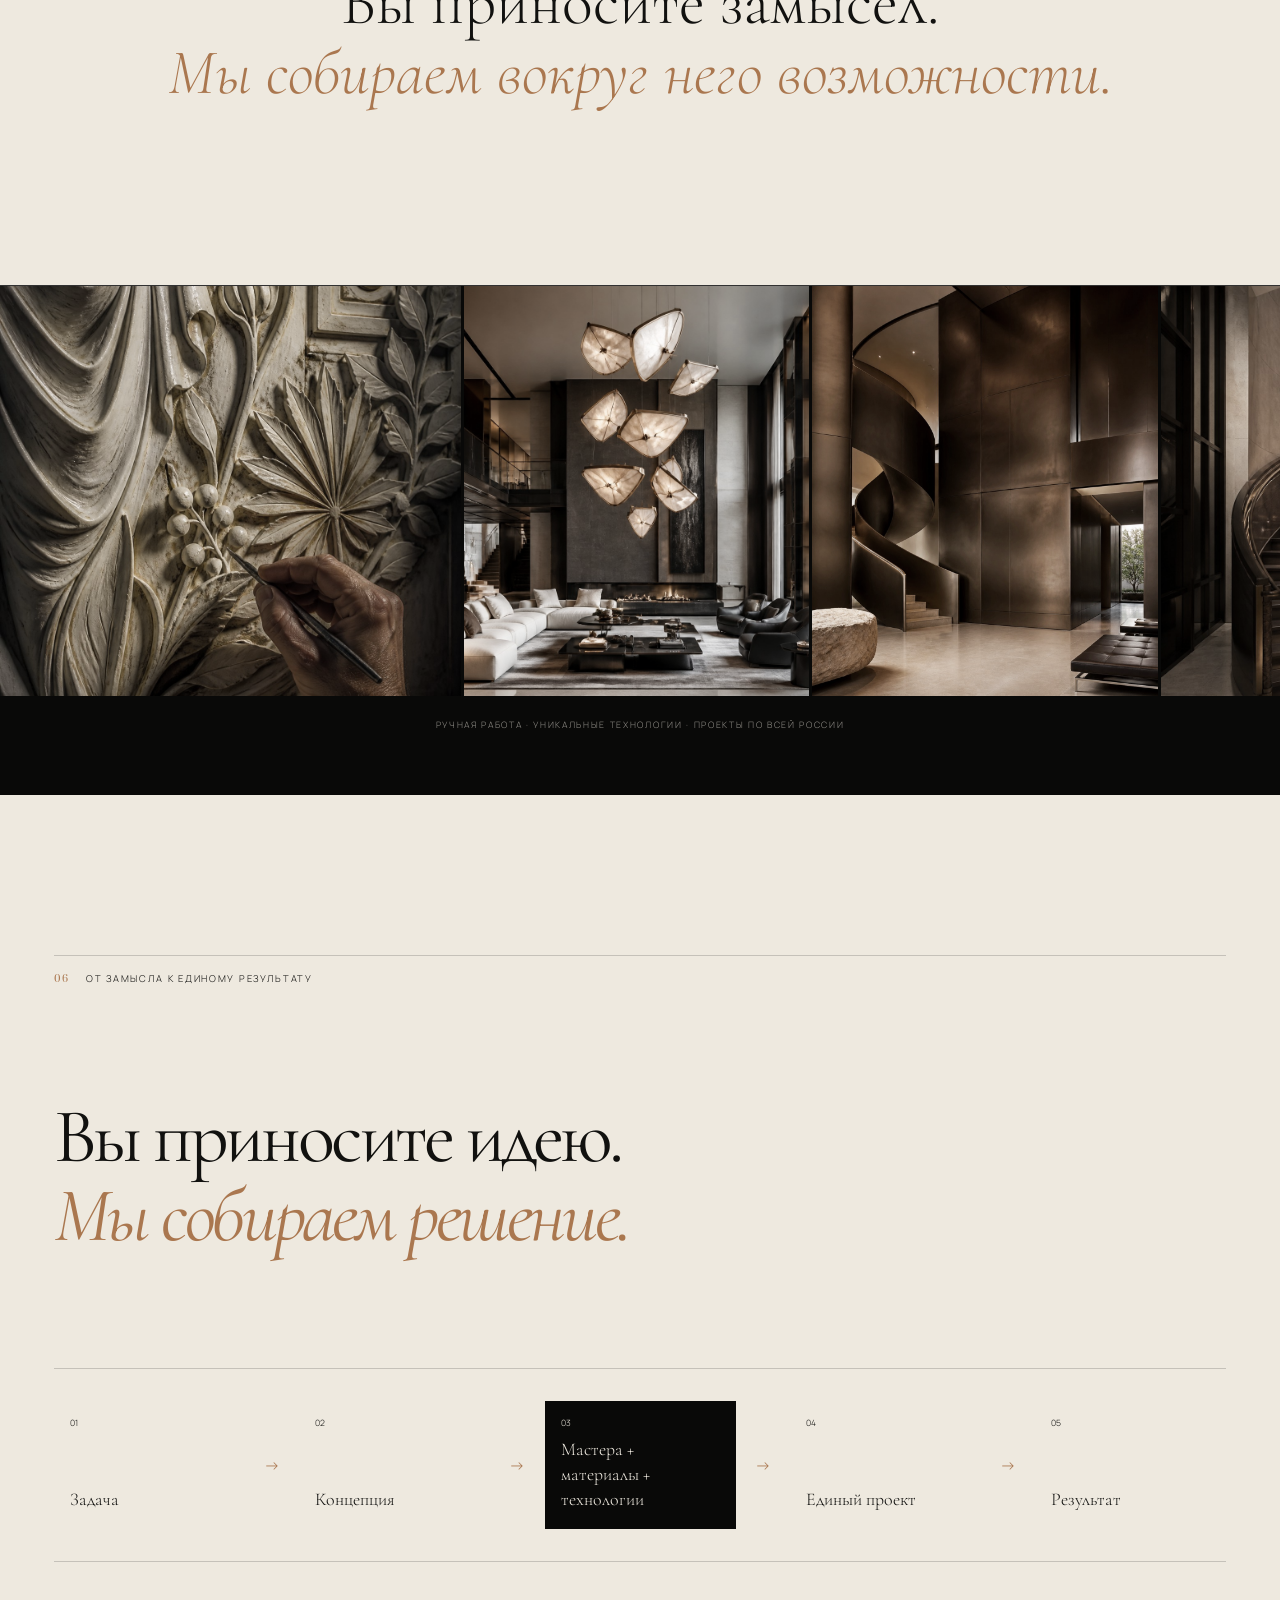
==== commit d541cf85: "Harden Vercel production readiness" ====
--- a/index.html
+++ b/index.html
@@ -6,12 +6,13 @@
   <meta name="theme-color" content="#0a0a09"><meta property="og:type" content="website"><meta property="og:locale" content="ru_RU">
   <meta property="og:title" content="КВАДРАТ МАТВЕИЧА"><meta property="og:description" content="Создаём то, чего нет в каталоге.">
   <meta property="og:image" content="assets/generated/hero-relief-4k-v2.jpg">
+  <link rel="canonical" href="https://kvadratmatveicha.ru/">
   <link rel="icon" href="assets/favicon.svg?v=2" type="image/svg+xml"><link rel="preconnect" href="https://fonts.googleapis.com"><link rel="preconnect" href="https://fonts.gstatic.com" crossorigin>
   <link href="https://fonts.googleapis.com/css2?family=Cormorant+Garamond:ital,wght@0,400;0,500;1,400;1,500&family=Manrope:wght@300;400;500;600&family=Prata&display=swap" rel="stylesheet"><link rel="stylesheet" href="styles.css?v=20260830-10"><script src="script.js?v=20260830-10" defer></script>
 </head><body>
   <div class="noise" aria-hidden="true"></div><div class="cursor" aria-hidden="true"><span></span></div>
   <header class="header" data-header>
-    <a class="logo" href="#top" aria-label="КВАДРАТ МАТВЕИЧА — начало страницы"><span class="logo-sign">КМ</span><span class="logo-name">КВАДРАТ<br>МАТВЕИЧА</span></a>
+    <a class="logo" href="#top"><span class="logo-sign">КМ</span><span class="logo-name">КВАДРАТ<br>МАТВЕИЧА</span></a>
     <nav class="nav" id="nav" aria-label="Основная навигация"><a href="#philosophy">Философия</a><a href="#projects">Проекты</a><a href="#expertise">Возможности</a><a href="#contact">Контакты</a></nav>
     <a class="header-cta magnetic" href="#contact" data-open-contact><span>Обсудить проект</span><i>↗</i></a><button class="menu-button" type="button" aria-expanded="false" aria-controls="nav"><span></span><span></span><b class="sr-only">Открыть меню</b></button>
   </header>
--- a/styles.css
+++ b/styles.css
@@ -132,8 +132,8 @@
 @media(max-width:900px){.reel-item,.reel-item.wide,.reel-item.tall{margin-top:0;height:105vw;max-height:36rem}}
 
 /* Final visual audit: every declared capability gets visible proof. */
-.hero-image{background-image:url('assets/generated/hero-relief-4k-v2.jpg');background-position:50% 46%;filter:saturate(.78) contrast(1.08);animation:heroSharp 1.7s cubic-bezier(.16,1,.3,1) both}
-@media(max-width:900px){.hero-image{background-image:url('assets/generated/hero-relief-mobile-v2.jpg');background-position:50% 42%}}
+.hero-image{background-image:url('assets/generated/hero-relief-4k-v2.webp');background-position:50% 46%;filter:saturate(.78) contrast(1.08);animation:heroSharp 1.7s cubic-bezier(.16,1,.3,1) both}
+@media(max-width:900px){.hero-image{background-image:url('assets/generated/hero-relief-mobile-1080-v2.webp');background-position:50% 42%}}
 @keyframes heroSharp{from{transform:scale(1.1);filter:saturate(.55) contrast(1.02)}to{transform:scale(1);filter:saturate(.88) contrast(1.1)}}
 .capability-list article{padding:2.5rem 0 3.5rem}.capability-thumb{grid-column:2;margin:0 0 1.8rem;height:clamp(14rem,25vw,23rem);overflow:hidden;background:#1b1a17}.capability-thumb img{filter:saturate(.88) contrast(1.06);transition:transform 1s cubic-bezier(.16,1,.3,1)}.capability-list article:hover .capability-thumb img{transform:scale(1.045)}
 .capability-list h3,.capability-list p{grid-column:2}.capability-list h3{font-size:clamp(1.7rem,2.7vw,3rem)}
